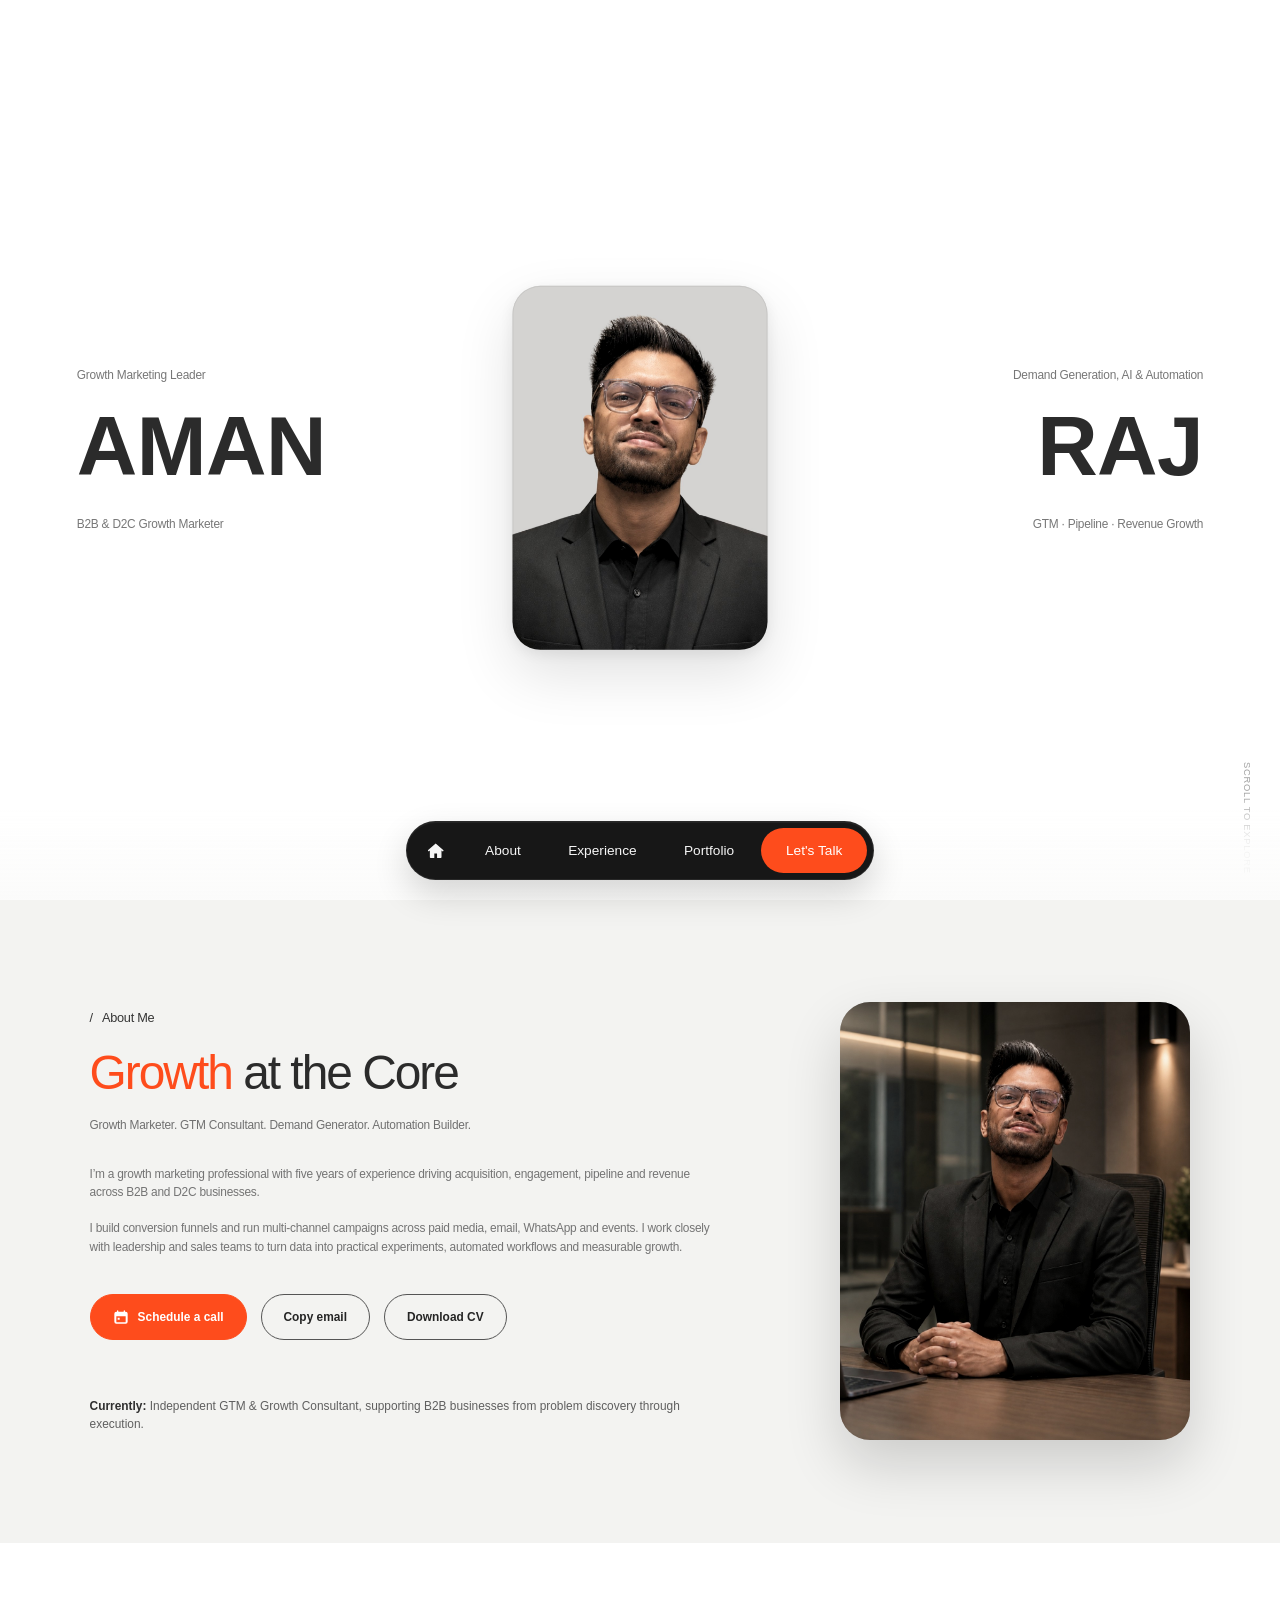
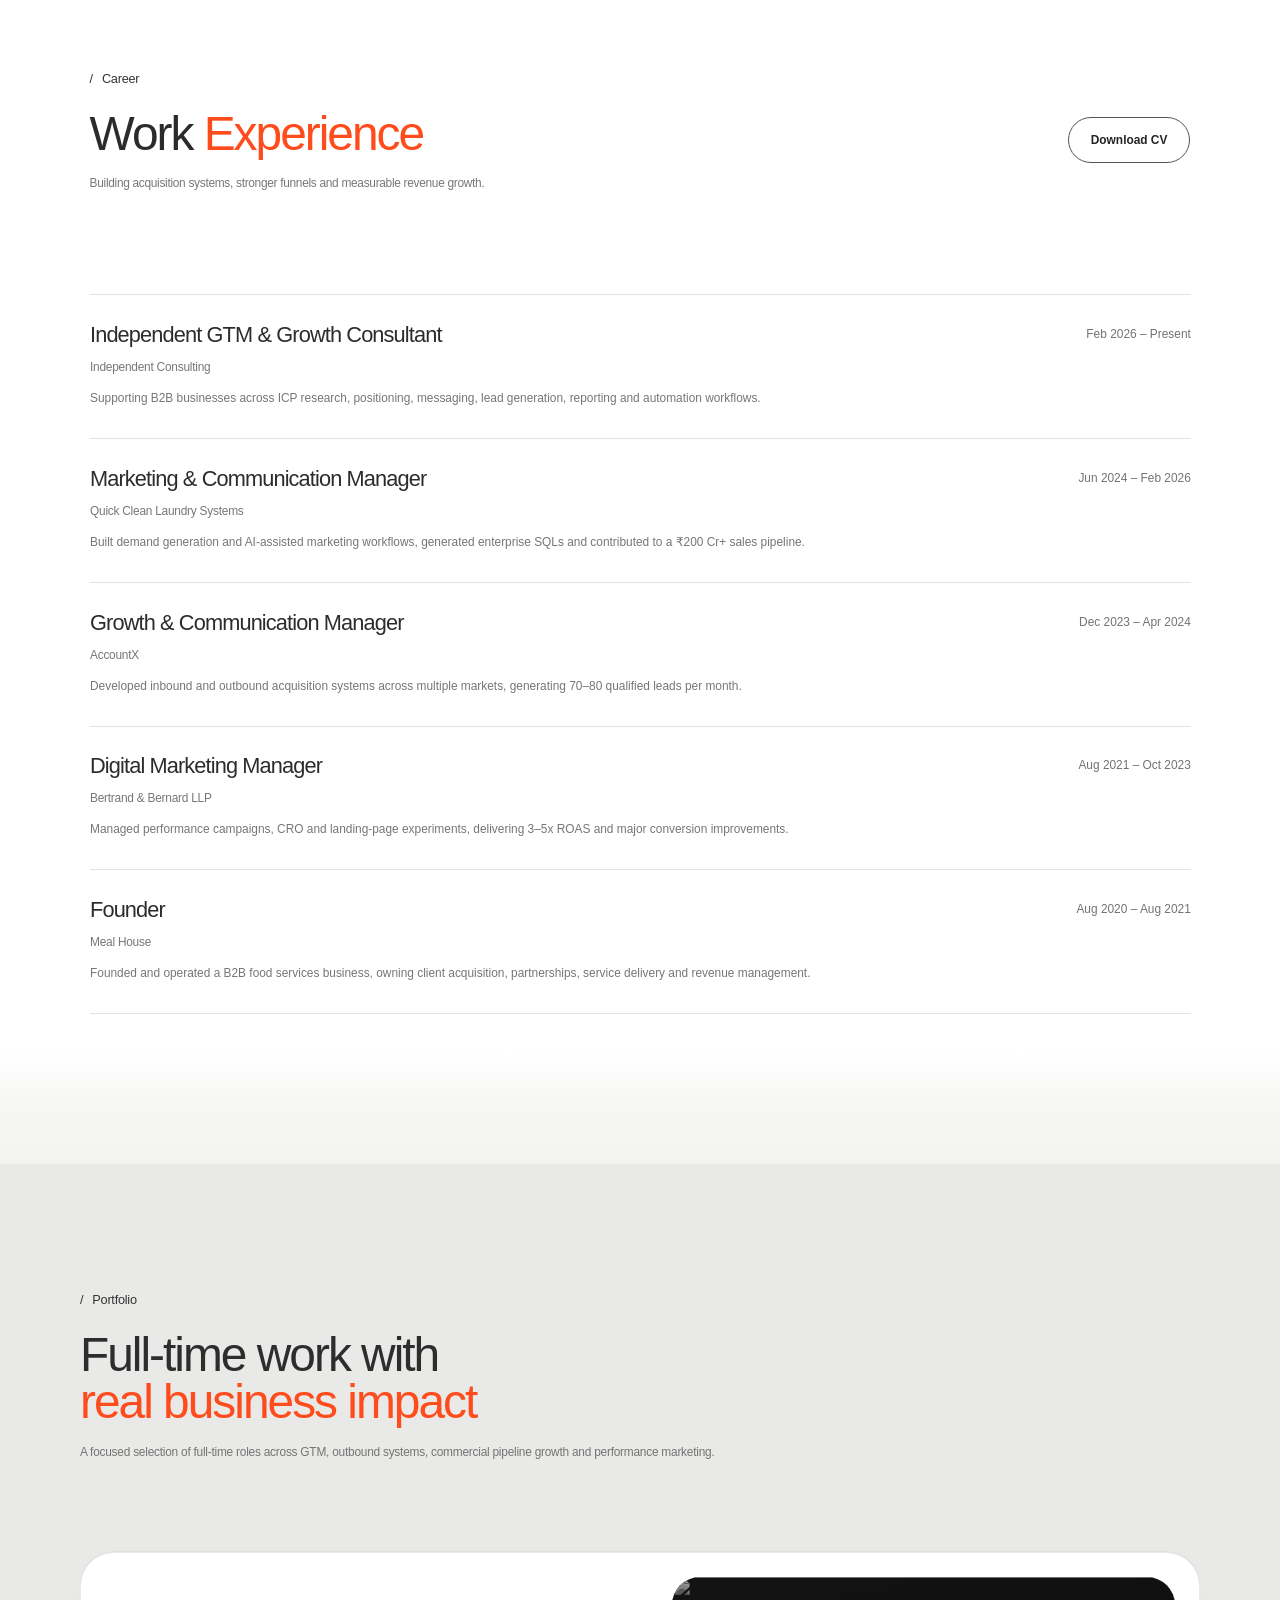
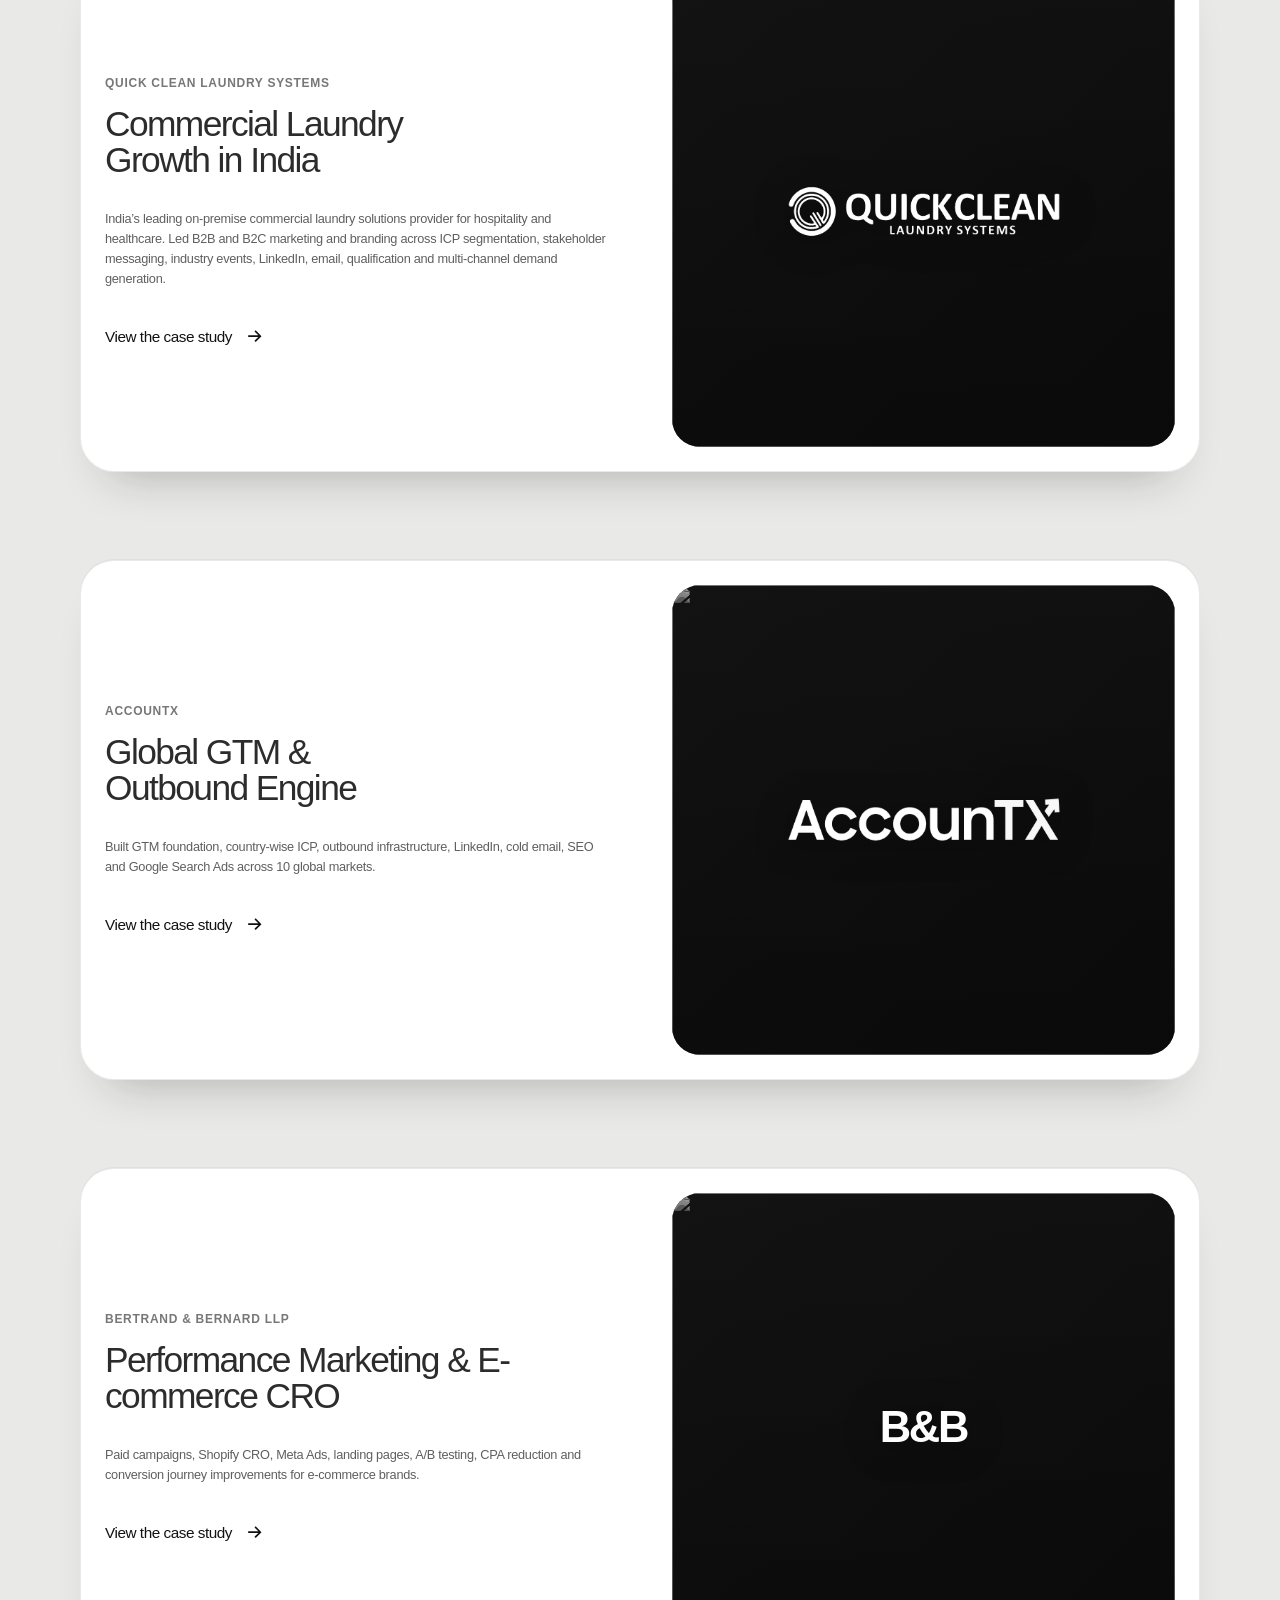
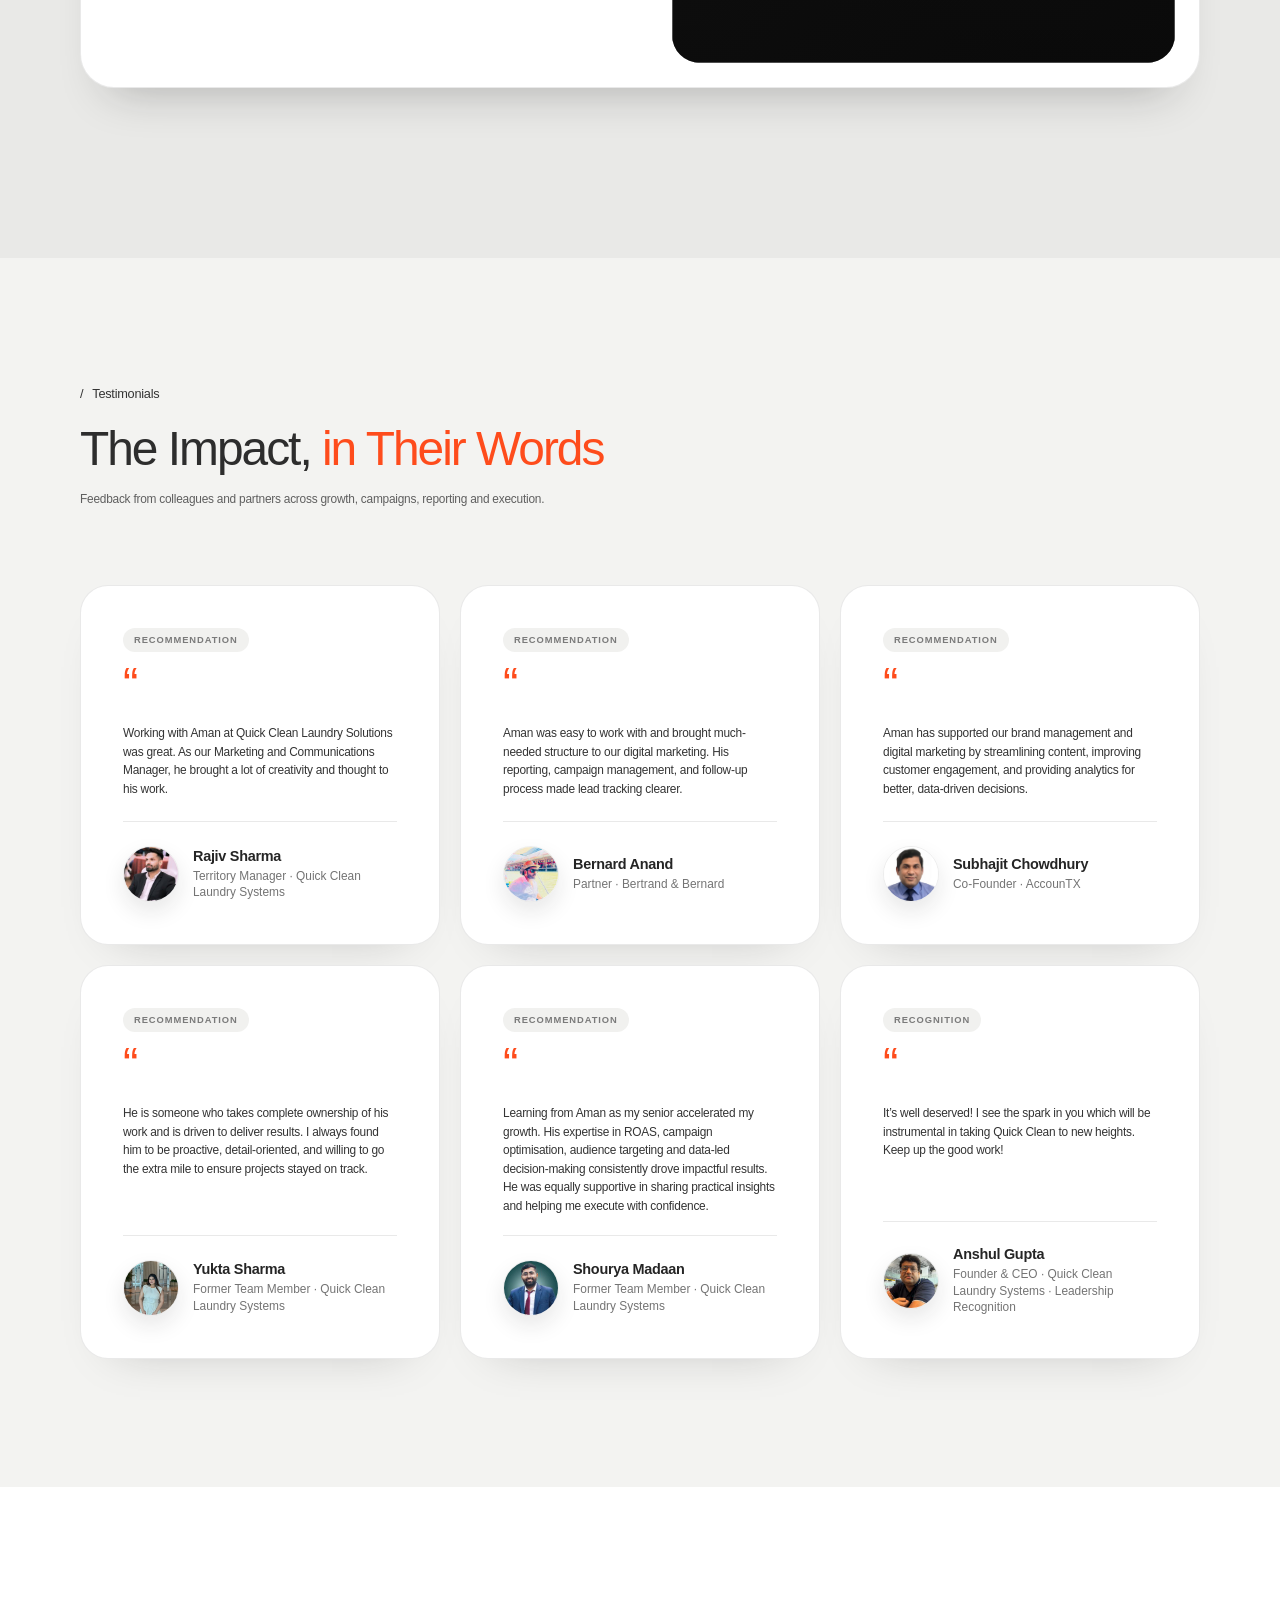
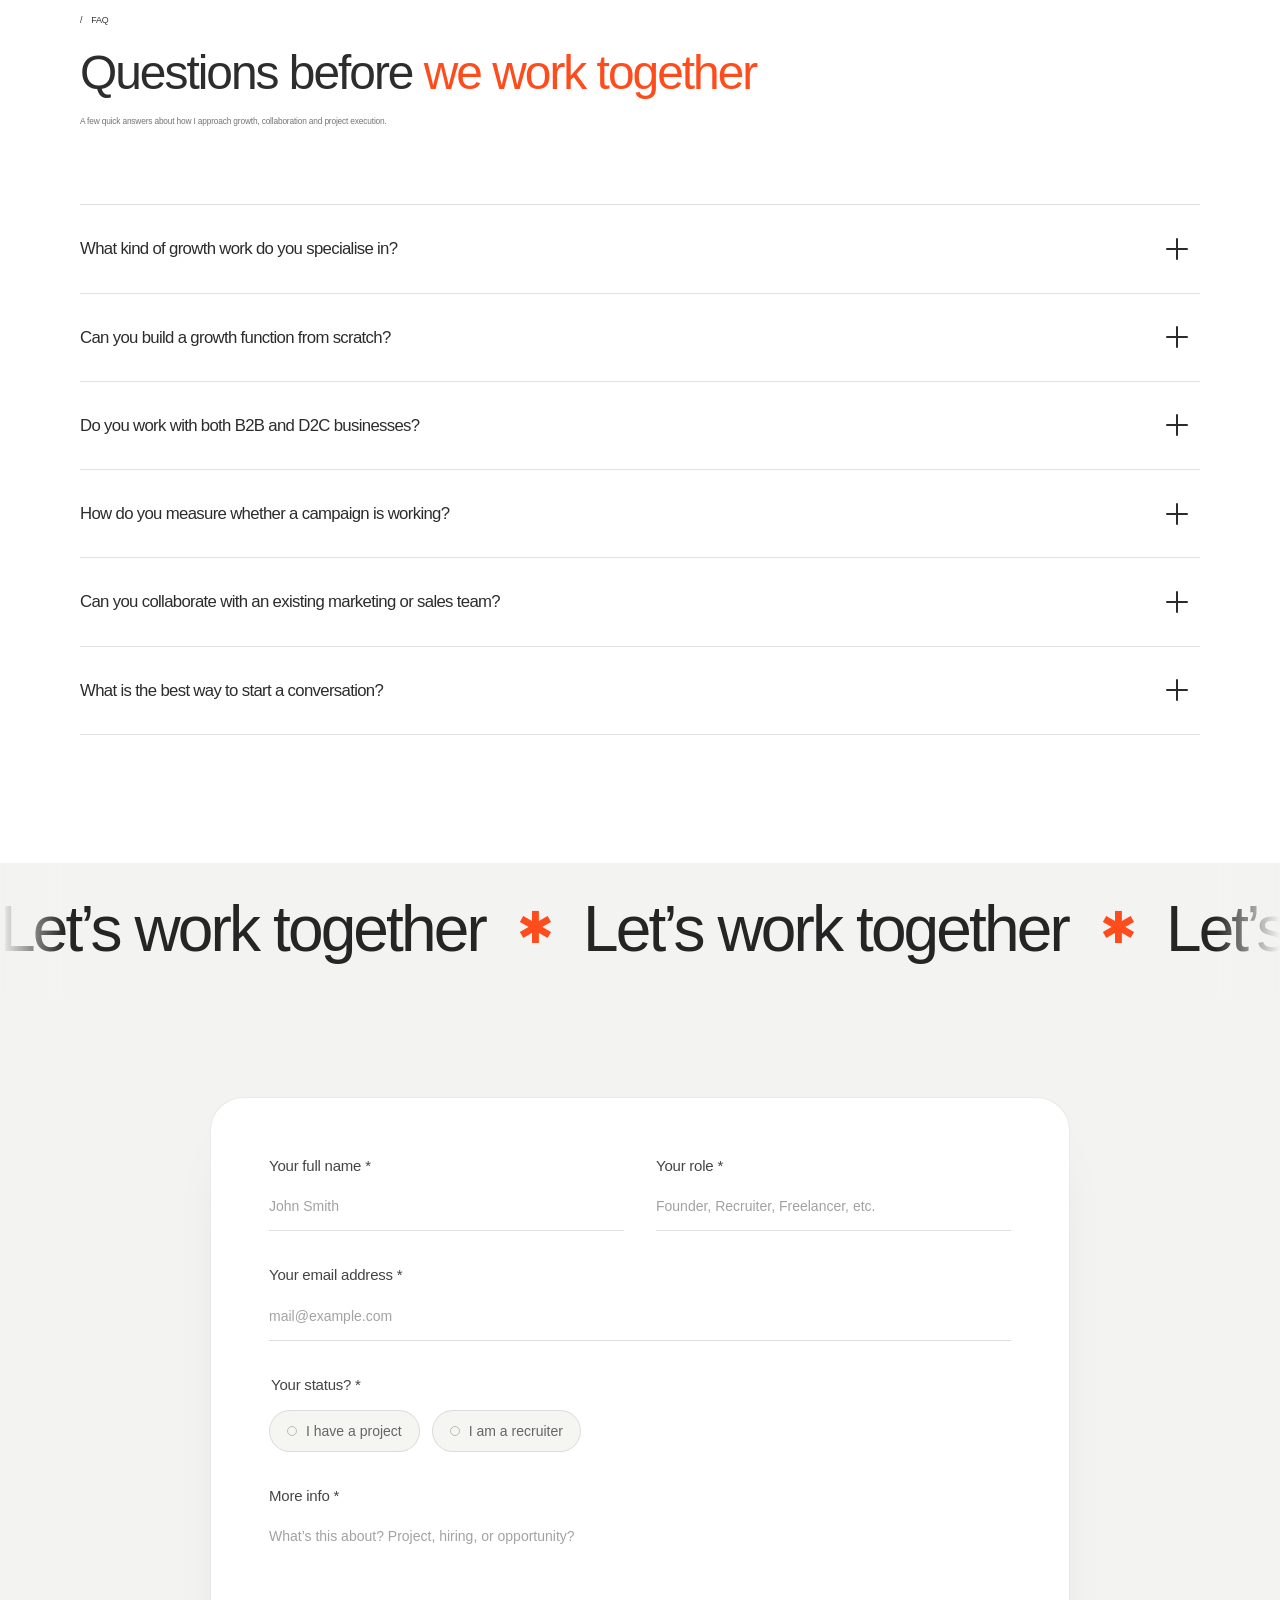
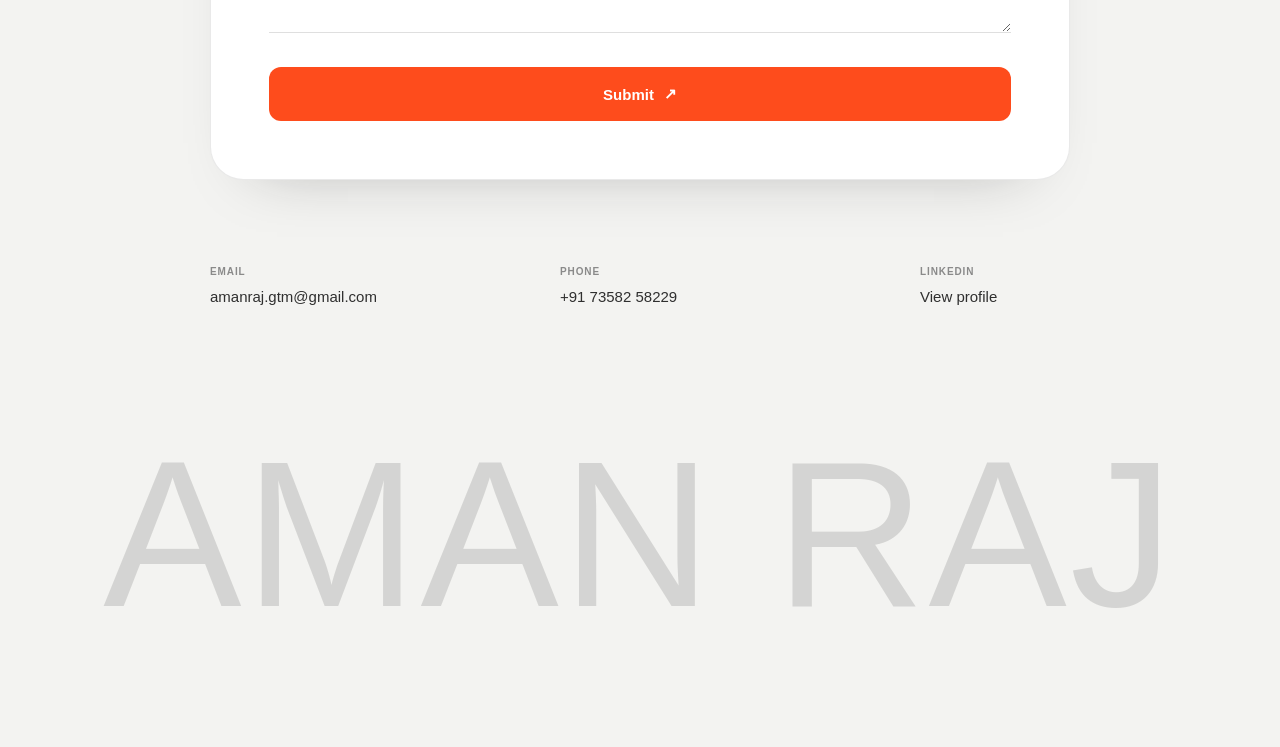
==== index.html @ 2e11ac8a "Add files via upload" ====
<!DOCTYPE html>

<html lang="en">
<head>
<meta charset="utf-8"/>
<meta content="width=device-width, initial-scale=1.0" name="viewport"/>
<title>Aman Raj | Growth Marketing Portfolio</title>
<meta content="Aman Raj is a growth marketing professional specialising in demand generation, GTM, pipeline growth, AI and automation." name="description"/>
<link href="https://api.fontshare.com" rel="preconnect"/>
<link href="https://api.fontshare.com/v2/css?f[]=clash-display@400,500,600,700&amp;f[]=satoshi@400,500,600,700&amp;f[]=general-sans@400,500,600,700&amp;display=swap" rel="stylesheet"/>
<link href="assets/css/common.css" rel="stylesheet"/>
<style>
    .service-company {
      margin: 0 0 14px;
      color: #777777;
      font-family: "General Sans", Arial, sans-serif;
      font-size: 12px;
      font-weight: 600;
      line-height: 1.3;
      letter-spacing: 0.06em;
      text-align: left;
      text-transform: uppercase;
    }
  </style>
<style>
  .testimonial-person {
    display: flex;
    align-items: center;
    gap: 14px;
    margin-top: 20px;
  }

  .testimonial-avatar,
  .testimonial-avatar-placeholder {
    width: 56px;
    height: 56px;
    border-radius: 50%;
    flex-shrink: 0;
  }

  .testimonial-avatar {
    object-fit: cover;
    display: block;
    border: 1px solid rgba(31, 31, 31, 0.08);
    box-shadow: 0 10px 22px rgba(31, 31, 31, 0.10);
  }

  .testimonial-avatar-placeholder {
    display: inline-flex;
    align-items: center;
    justify-content: center;
    background: #f0f0f0;
    color: #1f1f1f;
    font-family: 'General Sans', sans-serif;
    font-size: 0.95rem;
    font-weight: 600;
    border: 1px solid rgba(31, 31, 31, 0.08);
    box-shadow: 0 10px 22px rgba(31, 31, 31, 0.08);
  }

  .testimonial-person-text {
    display: flex;
    flex-direction: column;
    gap: 4px;
    min-width: 0;
  }

  .testimonial-name,
  .testimonial-role {
    margin: 0;
  }
</style>

<style id="home-portfolio-card-exact-50-50">
  /* Portfolio cards: exact 50/50 copy and artwork layout on desktop */
  @media (min-width: 901px) {
    .home-page-view #case-studies .service-card {
      display: grid !important;
      grid-template-columns: minmax(0, 1fr) minmax(0, 1fr) !important;
      align-items: stretch;
    }

    .home-page-view #case-studies .service-copy,
    .home-page-view #case-studies .service-art {
      width: 100% !important;
      min-width: 0;
    }

    .home-page-view #case-studies .service-art {
      max-width: none !important;
      height: 100%;
      margin: 0 !important;
      justify-self: stretch;
    }

    .home-page-view #case-studies .service-art .case-bg-image {
      width: 100%;
      height: 100%;
      max-width: none !important;
      object-fit: cover;
    }
  }

  @media (max-width: 900px) {
    .home-page-view #case-studies .service-card {
      grid-template-columns: 1fr !important;
    }
  }

  .home-page-view #case-studies .portfolio-nowrap {
    white-space: nowrap;
  }
</style>

<style id="portfolio-card-spacing-reduced">
  /* Portfolio cards: only the requested spacing changes */
  @media (min-width: 901px) {
    .home-page-view #case-studies .service-card {
      --portfolio-card-space: clamp(12px, 2vw, 24px);
      padding: 0 !important;
    }

    .home-page-view #case-studies .service-copy {
      padding-left: var(--portfolio-card-space) !important;
    }

    .home-page-view #case-studies .service-art {
      width: auto !important;
      height: auto !important;
      min-width: 0;
      align-self: stretch;
      justify-self: stretch;
      margin: var(--portfolio-card-space) var(--portfolio-card-space)
        var(--portfolio-card-space) 0 !important;
    }

    .home-page-view #case-studies .service-art .case-bg-image {
      display: block;
      width: 100%;
      height: 100%;
      object-fit: cover;
    }
  }
</style>
</head>
<body class="">
<div id="global-menu"></div>
<main>
<div class="page-view home-page-view">
<section aria-labelledby="hero-title" class="hero" id="home">
<div class="hero-stage">
<div class="name-block left">
<p class="eyebrow">Growth Marketing Leader</p>
<h1 class="hero-name" id="hero-title">Aman</h1>
<p class="detail">B2B &amp; D2C Growth Marketer</p>
</div>
<figure class="portrait-card">
<img alt="Portrait of Aman Raj" src="assets/images/aman-hero.jpg"/>
</figure>
<div class="name-block right">
<p class="eyebrow">Demand Generation, AI &amp; Automation</p>
<p aria-hidden="true" class="hero-name">Raj</p>
<p class="detail">GTM · Pipeline · Revenue Growth</p>
</div>
</div>
<span aria-hidden="true" class="scroll-note">Scroll to explore</span>
</section>
<!-- Future website sections -->
<section aria-labelledby="about-title" class="about-section" id="about">
<div class="about-shell">
<div class="about-copy">
<p class="section-kicker">About Me</p>
<h2 class="about-title" id="about-title">
<span class="accent">Growth</span> at the Core
          </h2>
<p class="about-subtitle">
            Growth Marketer. GTM Consultant. Demand Generator. Automation Builder.
          </p>
<div class="about-body">
<p>
              I’m a growth marketing professional with five years of experience
              driving acquisition, engagement, pipeline and revenue across B2B
              and D2C businesses.
            </p>
<p>
              I build conversion funnels and run multi-channel campaigns across
              paid media, email, WhatsApp and events. I work closely with
              leadership and sales teams to turn data into practical experiments,
              automated workflows and measurable growth.
            </p>
</div>
<div class="about-actions">
<a class="about-button primary" href="mailto:amanraj.gtm@gmail.com?subject=Let%27s%20talk%20about%20growth">
<svg aria-hidden="true" class="button-icon" viewbox="0 0 24 24">
<path d="M7 2a1 1 0 0 1 1 1v1h8V3a1 1 0 1 1 2 0v1h1a3 3 0 0 1 3 3v12a3 3 0 0 1-3 3H5a3 3 0 0 1-3-3V7a3 3 0 0 1 3-3h1V3a1 1 0 0 1 1-1Zm12 9H5v8a1 1 0 0 0 1 1h12a1 1 0 0 0 1-1v-8ZM7 13h3v3H7v-3Z"></path>
</svg>
              Schedule a call
            </a>
<button class="about-button" id="copy-email-button" type="button">
              Copy email
            </button>
<a class="about-button" download="Aman-Raj-Resume.pdf" href="[data-uri]">
              Download CV
            </a>
</div>
<p aria-live="polite" class="copy-status" id="copy-status"></p>
<p class="about-note">
<strong>Currently:</strong> Independent GTM &amp; Growth Consultant,
            supporting B2B businesses from problem discovery through execution.
          </p>
</div>
<div class="about-visual">
<figure class="about-photo">
<img alt="Aman Raj" src="assets/images/aman-about-office.jpg"/>
</figure>
</div>
</div>
</section>
<section aria-labelledby="career-title" class="career-section" id="experience">
<div class="career-shell">
<div class="career-header">
<div class="career-heading-wrap">
<p class="section-kicker">Career</p>
<h2 class="career-title" id="career-title">
              Work <span class="accent">Experience</span>
</h2>
<p class="career-subtitle">
              Building acquisition systems, stronger funnels and measurable revenue growth.
            </p>
</div>
<a class="about-button career-download" download="Aman-Raj-Resume.pdf" href="[data-uri]">
            Download CV
          </a>
</div>
<div class="career-list">
<article class="career-item">
<div>
<h3 class="career-role">Independent GTM &amp; Growth Consultant</h3>
<p class="career-company">Independent Consulting</p>
<p class="career-summary">
                Supporting B2B businesses across ICP research, positioning, messaging,
                lead generation, reporting and automation workflows.
              </p>
</div>
<time class="career-date">Feb 2026 – Present</time>
</article>
<article class="career-item">
<div>
<h3 class="career-role">Marketing &amp; Communication Manager</h3>
<p class="career-company">Quick Clean Laundry Systems</p>
<p class="career-summary">
                Built demand generation and AI-assisted marketing workflows,
                generated enterprise SQLs and contributed to a ₹200 Cr+ sales pipeline.
              </p>
</div>
<time class="career-date">Jun 2024 – Feb 2026</time>
</article>
<article class="career-item">
<div>
<h3 class="career-role">Growth &amp; Communication Manager</h3>
<p class="career-company">AccountX</p>
<p class="career-summary">
                Developed inbound and outbound acquisition systems across multiple
                markets, generating 70–80 qualified leads per month.
              </p>
</div>
<time class="career-date">Dec 2023 – Apr 2024</time>
</article>
<article class="career-item">
<div>
<h3 class="career-role">Digital Marketing Manager</h3>
<p class="career-company">Bertrand &amp; Bernard LLP</p>
<p class="career-summary">
                Managed performance campaigns, CRO and landing-page experiments,
                delivering 3–5x ROAS and major conversion improvements.
              </p>
</div>
<time class="career-date">Aug 2021 – Oct 2023</time>
</article>
<article class="career-item">
<div>
<h3 class="career-role">Founder</h3>
<p class="career-company">Meal House</p>
<p class="career-summary">
                Founded and operated a B2B food services business, owning client
                acquisition, partnerships, service delivery and revenue management.
              </p>
</div>
<time class="career-date">Aug 2020 – Aug 2021</time>
</article>
</div>
</div>
<div aria-hidden="true" class="career-bottom-fade"></div>
</section>
<section aria-labelledby="services-title" class="services-section" id="case-studies">
<div class="services-shell">
<header class="services-header">
<p class="section-kicker">Portfolio</p>
<h2 class="services-title" id="services-title">
            Full-time work with <span class="accent"> <br/> real business impact</span>
</h2>
<p class="services-intro">
            A focused selection of full-time roles across GTM, outbound systems,
            commercial pipeline growth and performance marketing.
          </p>
</header>
<div class="services-stack">
<article class="service-card" style="--stack-index: 0;">
<div class="service-copy">
<p class="service-company">Quick Clean Laundry Systems</p>
<h3 class="service-title">Commercial Laundry <br/> Growth in India</h3>
<p class="service-description">
                India’s leading on-premise commercial laundry solutions provider
                for hospitality and healthcare. Led B2B and B2C marketing and
                branding across ICP segmentation, stakeholder messaging, industry
                events, LinkedIn, email, qualification and multi-channel demand
                generation.
              </p>
<a aria-label="Explore the Quick Clean Laundry Systems case study" class="case-link" href="quick-clean.html">
                View the case study
                <svg aria-hidden="true" viewbox="0 0 24 24">
<path d="M5 12h12.17l-4.58 4.59L14 18l7-7-7-7-1.41 1.41L17.17 10H5v2Z"></path>
</svg>
</a>
</div>
<div aria-hidden="true" class="service-art">
<img alt="" class="case-bg-image" src="https://images.unsplash.com/photo-1719582225562-96e924af1060?auto=format&amp;fit=crop&amp;w=1400&amp;q=82"/>
<div class="case-logo-overlay">
<img alt="" src="assets/images/quick-clean-logo.png"/>
</div>
</div>
</article>
<article class="service-card" style="--stack-index: 1;">
<div class="service-copy">
<p class="service-company">AccountX</p>
<h3 class="service-title">Global GTM &amp;<br/>Outbound Engine</h3>
<p class="service-description">
                Built GTM foundation, country-wise ICP, outbound infrastructure,
                LinkedIn, cold email, SEO and Google Search Ads across <span class="portfolio-nowrap">10 global markets</span>.
              </p>
<a aria-label="Explore the AccountX case study" class="case-link" href="accountx.html">
                View the case study
                <svg aria-hidden="true" viewbox="0 0 24 24">
<path d="M5 12h12.17l-4.58 4.59L14 18l7-7-7-7-1.41 1.41L17.17 10H5v2Z"></path>
</svg>
</a>
</div>
<div aria-hidden="true" class="service-art">
<img alt="" class="case-bg-image" src="https://images.unsplash.com/photo-1737301214226-3f959016436f?auto=format&amp;fit=crop&amp;w=1400&amp;q=82"/>
<div class="case-logo-overlay">
<img alt="" src="assets/images/accountx-logo.png"/>
</div>
</div>
</article>
<article class="service-card" style="--stack-index: 2;">
<div class="service-copy">
<p class="service-company">Bertrand &amp; Bernard LLP</p>
<h3 class="service-title">Performance Marketing &amp; E-commerce CRO</h3>
<p class="service-description">
                Paid campaigns, Shopify CRO, Meta Ads, landing pages, A/B testing,
                CPA reduction and conversion journey improvements for <span class="portfolio-nowrap">e-commerce brands</span>.
              </p>
<a aria-label="Explore the Bertrand &amp; Bernard LLP case study" class="case-link" href="bertrand-bernard.html">
                View the case study
                <svg aria-hidden="true" viewbox="0 0 24 24">
<path d="M5 12h12.17l-4.58 4.59L14 18l7-7-7-7-1.41 1.41L17.17 10H5v2Z"></path>
</svg>
</a>
</div>
<div aria-hidden="true" class="service-art">
<img alt="" class="case-bg-image" src="https://images.unsplash.com/photo-1608222351212-18fe0ec7b13b?auto=format&amp;fit=crop&amp;w=1400&amp;q=82"/>
<div class="case-logo-overlay">
<div class="case-logo-text">B&amp;B</div>
</div>
</div>
</article>
</div>
</div>
</section>
<section aria-labelledby="testimonials-title" class="testimonials-section" id="testimonials">
<div class="testimonials-shell">
<header class="testimonials-header">
<p class="section-kicker">Testimonials</p>
<h2 class="testimonials-title" id="testimonials-title">
            The Impact, <span class="accent">in Their Words</span>
</h2>
<p class="testimonials-intro">
            Feedback from colleagues and partners across growth, campaigns, reporting and execution.
          </p>
</header>
<div class="testimonials-grid">
<article class="testimonial-card">
<div>
<span class="testimonial-draft">Recommendation</span>
<p aria-hidden="true" class="testimonial-quote-mark">“</p>
<p class="testimonial-copy">
                Working with Aman at Quick Clean Laundry Solutions was great.
                As our Marketing and Communications Manager, he brought a lot
                of creativity and thought to his work.
              </p>
</div>
<footer class="testimonial-person">
<img alt="Portrait of Rajiv" class="testimonial-avatar" src="[data-uri]"/>
<div class="testimonial-person-text">
<p class="testimonial-name">Rajiv Sharma</p>
<p class="testimonial-role">
                Territory Manager · Quick Clean Laundry Systems
              </p>
</div>
</footer>
</article>
<article class="testimonial-card">
<div>
<span class="testimonial-draft">Recommendation</span>
<p aria-hidden="true" class="testimonial-quote-mark">“</p>
<p class="testimonial-copy">
                Aman was easy to work with and brought much-needed structure to
                our digital marketing. His reporting, campaign management, and
                follow-up process made lead tracking clearer.
              </p>
</div>
<footer class="testimonial-person">
<img alt="Portrait of Bernard" class="testimonial-avatar" src="[data-uri]"/>
<div class="testimonial-person-text">
<p class="testimonial-name">Bernard Anand</p>
<p class="testimonial-role">Partner · Bertrand &amp; Bernard</p>
</div>
</footer>
</article>
<article class="testimonial-card">
<div>
<span class="testimonial-draft">Recommendation</span>
<p aria-hidden="true" class="testimonial-quote-mark">“</p>
<p class="testimonial-copy">
                Aman has supported our brand management and digital marketing by
                streamlining content, improving customer engagement, and providing
                analytics for better, data-driven decisions.
              </p>
</div>
<footer class="testimonial-person">
<img alt="Portrait of Subhajit Chowdhury" class="testimonial-avatar" src="[data-uri]"/>
<div class="testimonial-person-text">
<p class="testimonial-name">Subhajit Chowdhury</p>
<p class="testimonial-role">Co-Founder · AccounTX</p>
</div>
</footer>
</article>
<article class="testimonial-card">
<div>
<span class="testimonial-draft">Recommendation</span>
<p aria-hidden="true" class="testimonial-quote-mark">“</p>
<p class="testimonial-copy">
                He is someone who takes complete ownership of his work and is driven to deliver results. I always found him to be proactive, detail-oriented, and willing to go the extra mile to ensure projects stayed on track.
              </p>
</div>
<footer class="testimonial-person">
<img alt="Portrait of Yukta Sharma" class="testimonial-avatar" src="[data-uri]" style="object-position: center 25%;"/>
<div class="testimonial-person-text">
<p class="testimonial-name">Yukta Sharma</p>
<p class="testimonial-role">Former Team Member · Quick Clean Laundry Systems</p>
</div>
</footer>
</article>
<article class="testimonial-card">
<div>
<span class="testimonial-draft">Recommendation</span>
<p aria-hidden="true" class="testimonial-quote-mark">“</p>
<p class="testimonial-copy">
                Learning from Aman as my senior accelerated my growth. His
                expertise in ROAS, campaign optimisation, audience targeting
                and data-led decision-making consistently drove impactful
                results. He was equally supportive in sharing practical
                insights and helping me execute with confidence.
              </p>
</div>
<footer class="testimonial-person">
<img alt="Portrait of Shourya Madaan" class="testimonial-avatar" src="[data-uri]"/>
<div class="testimonial-person-text">
<p class="testimonial-name">Shourya Madaan</p>
<p class="testimonial-role">
                Former Team Member · Quick Clean Laundry Systems
              </p>
</div>
</footer>
</article>
<article class="testimonial-card">
<div>
<span class="testimonial-draft">Recognition</span>
<p aria-hidden="true" class="testimonial-quote-mark">“</p>
<p class="testimonial-copy">
                It’s well deserved! I see the spark in you which will be
                instrumental in taking Quick Clean to new heights. Keep up the
                good work!
              </p>
</div>
<footer class="testimonial-person">
<img alt="Portrait of Anshul Gupta" class="testimonial-avatar" src="[data-uri]"/>
<div class="testimonial-person-text">
<p class="testimonial-name">Anshul Gupta</p>
<p class="testimonial-role">
                Founder &amp; CEO · Quick Clean Laundry Systems · Leadership Recognition
              </p>
</div>
</footer>
</article>
</div>
</div>
</section>
<section aria-labelledby="faq-title" class="faq-section" id="faq">
<div class="faq-shell">
<header class="faq-header">
<p class="section-kicker">FAQ</p>
<h2 class="faq-title" id="faq-title">
        Questions before <span class="accent">we work together</span>
</h2>
<p class="faq-intro">
        A few quick answers about how I approach growth, collaboration and
        project execution.
      </p>
</header>
<div class="faq-list">
<details class="faq-item" name="portfolio-faq">
<summary class="faq-question">
          What kind of growth work do you specialise in?
        </summary>
<div class="faq-answer">
<p>
            I work across GTM strategy, demand generation, outbound systems,
            performance marketing, lifecycle campaigns, conversion funnels and
            marketing automation for B2B and D2C businesses.
          </p>
</div>
</details>
<details class="faq-item" name="portfolio-faq">
<summary class="faq-question">
          Can you build a growth function from scratch?
        </summary>
<div class="faq-answer">
<p>
            Yes. I can help define the ICP, sharpen positioning, build campaign
            infrastructure, create acquisition workflows, align marketing with
            sales and establish reporting around pipeline and revenue.
          </p>
</div>
</details>
<details class="faq-item" name="portfolio-faq">
<summary class="faq-question">
          Do you work with both B2B and D2C businesses?
        </summary>
<div class="faq-answer">
<p>
            Yes. My experience covers B2B pipeline generation, outbound and GTM,
            along with D2C acquisition, paid media, Shopify CRO and customer
            journey optimisation.
          </p>
</div>
</details>
<details class="faq-item" name="portfolio-faq">
<summary class="faq-question">
          How do you measure whether a campaign is working?
        </summary>
<div class="faq-answer">
<p>
            I connect campaign activity to business outcomes such as qualified
            leads, pipeline, conversion rates, acquisition cost, ROAS and
            revenue. The exact metrics depend on the business model and funnel.
          </p>
</div>
</details>
<details class="faq-item" name="portfolio-faq">
<summary class="faq-question">
          Can you collaborate with an existing marketing or sales team?
        </summary>
<div class="faq-answer">
<p>
            Yes. I regularly work with founders, leadership, sales, creative,
            content and performance teams to create clear priorities, shared
            workflows and measurable execution plans.
          </p>
</div>
</details>
<details class="faq-item" name="portfolio-faq">
<summary class="faq-question">
          What is the best way to start a conversation?
        </summary>
<div class="faq-answer">
<p>
            Share a short note about your business, current growth challenge
            and expected outcome. You can email me at
            <a href="mailto:amanraj.gtm@gmail.com">amanraj.gtm@gmail.com</a>.
          </p>
</div>
</details>
</div>
</div>
</section>
</div>
<div id="global-footer"></div>
</main>
<script src="assets/js/components.js"></script>
<script>
    document.querySelectorAll(".faq-item").forEach((item) => {
      item.addEventListener("toggle", () => {
        if (!item.open) return;

        document.querySelectorAll(".faq-item[open]").forEach((openItem) => {
          if (openItem !== item) {
            openItem.open = false;
          }
        });
      });
    });
  </script>
</body>
</html>
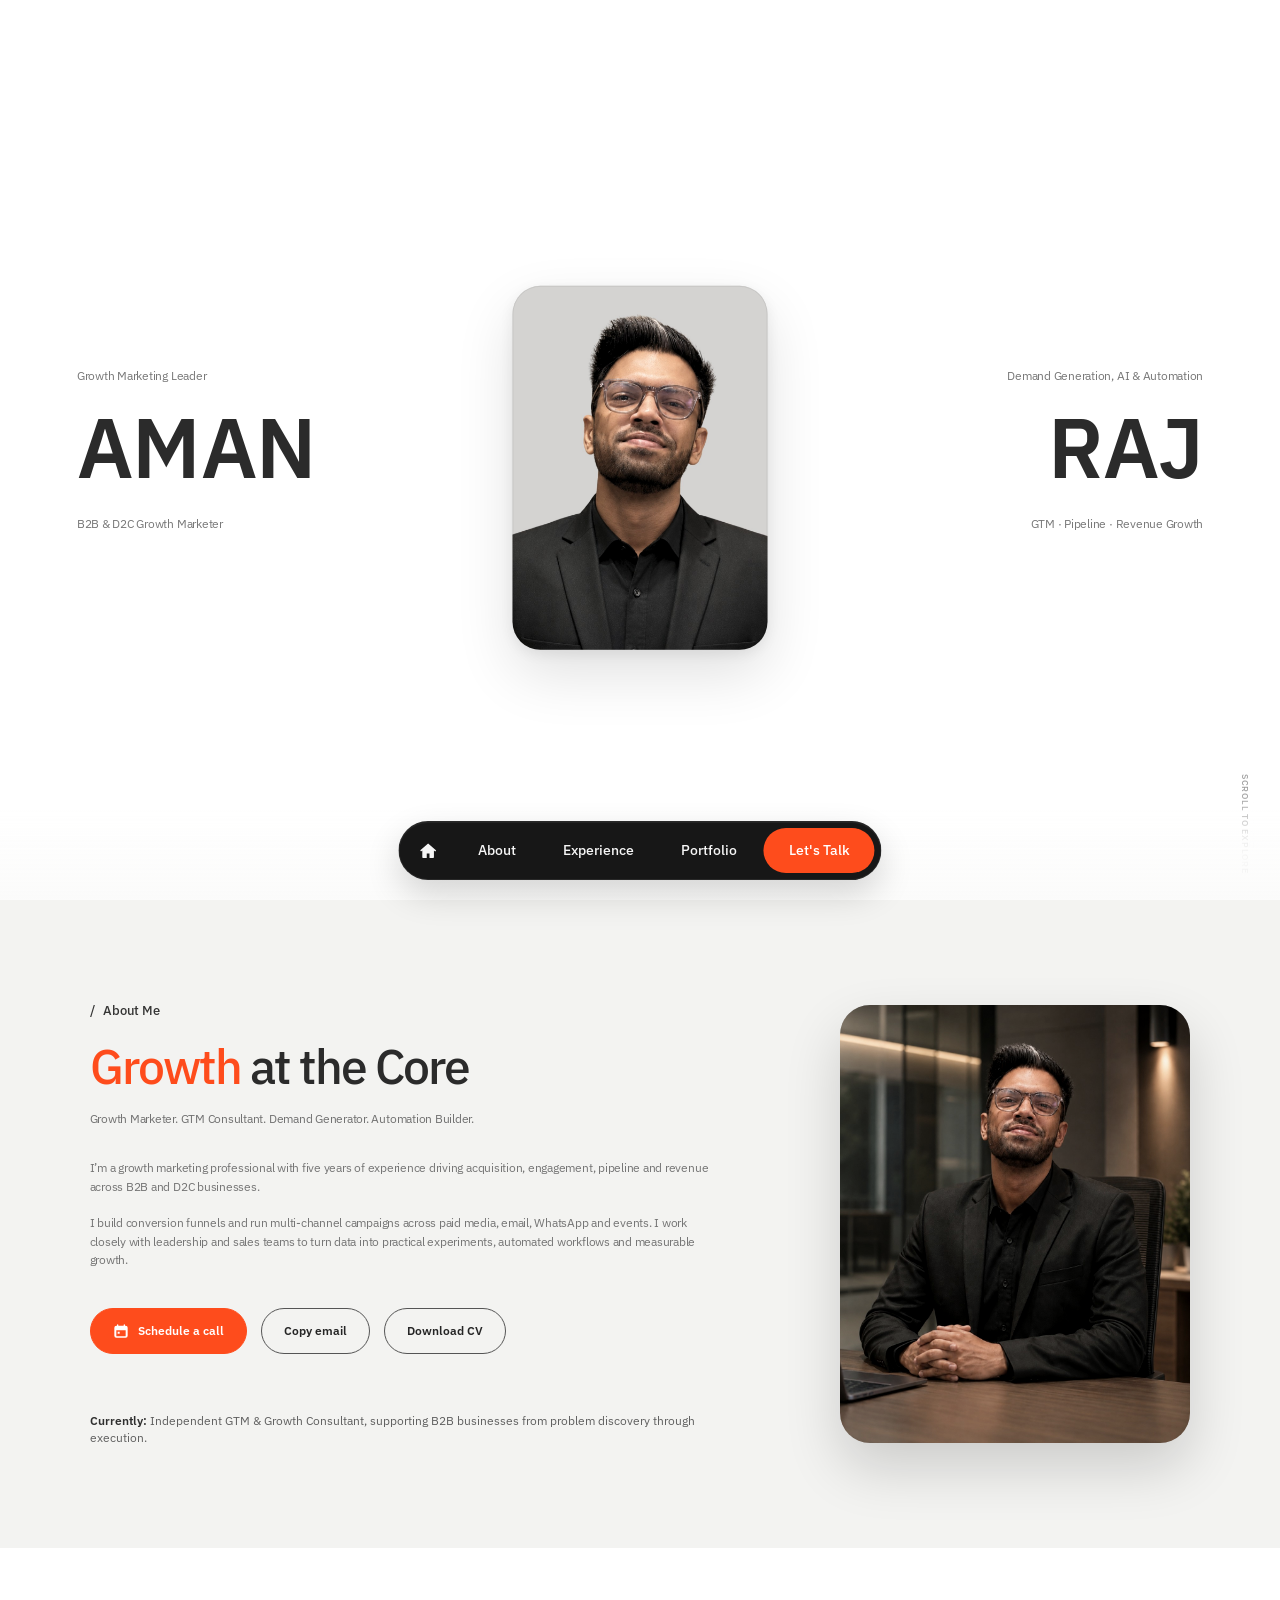
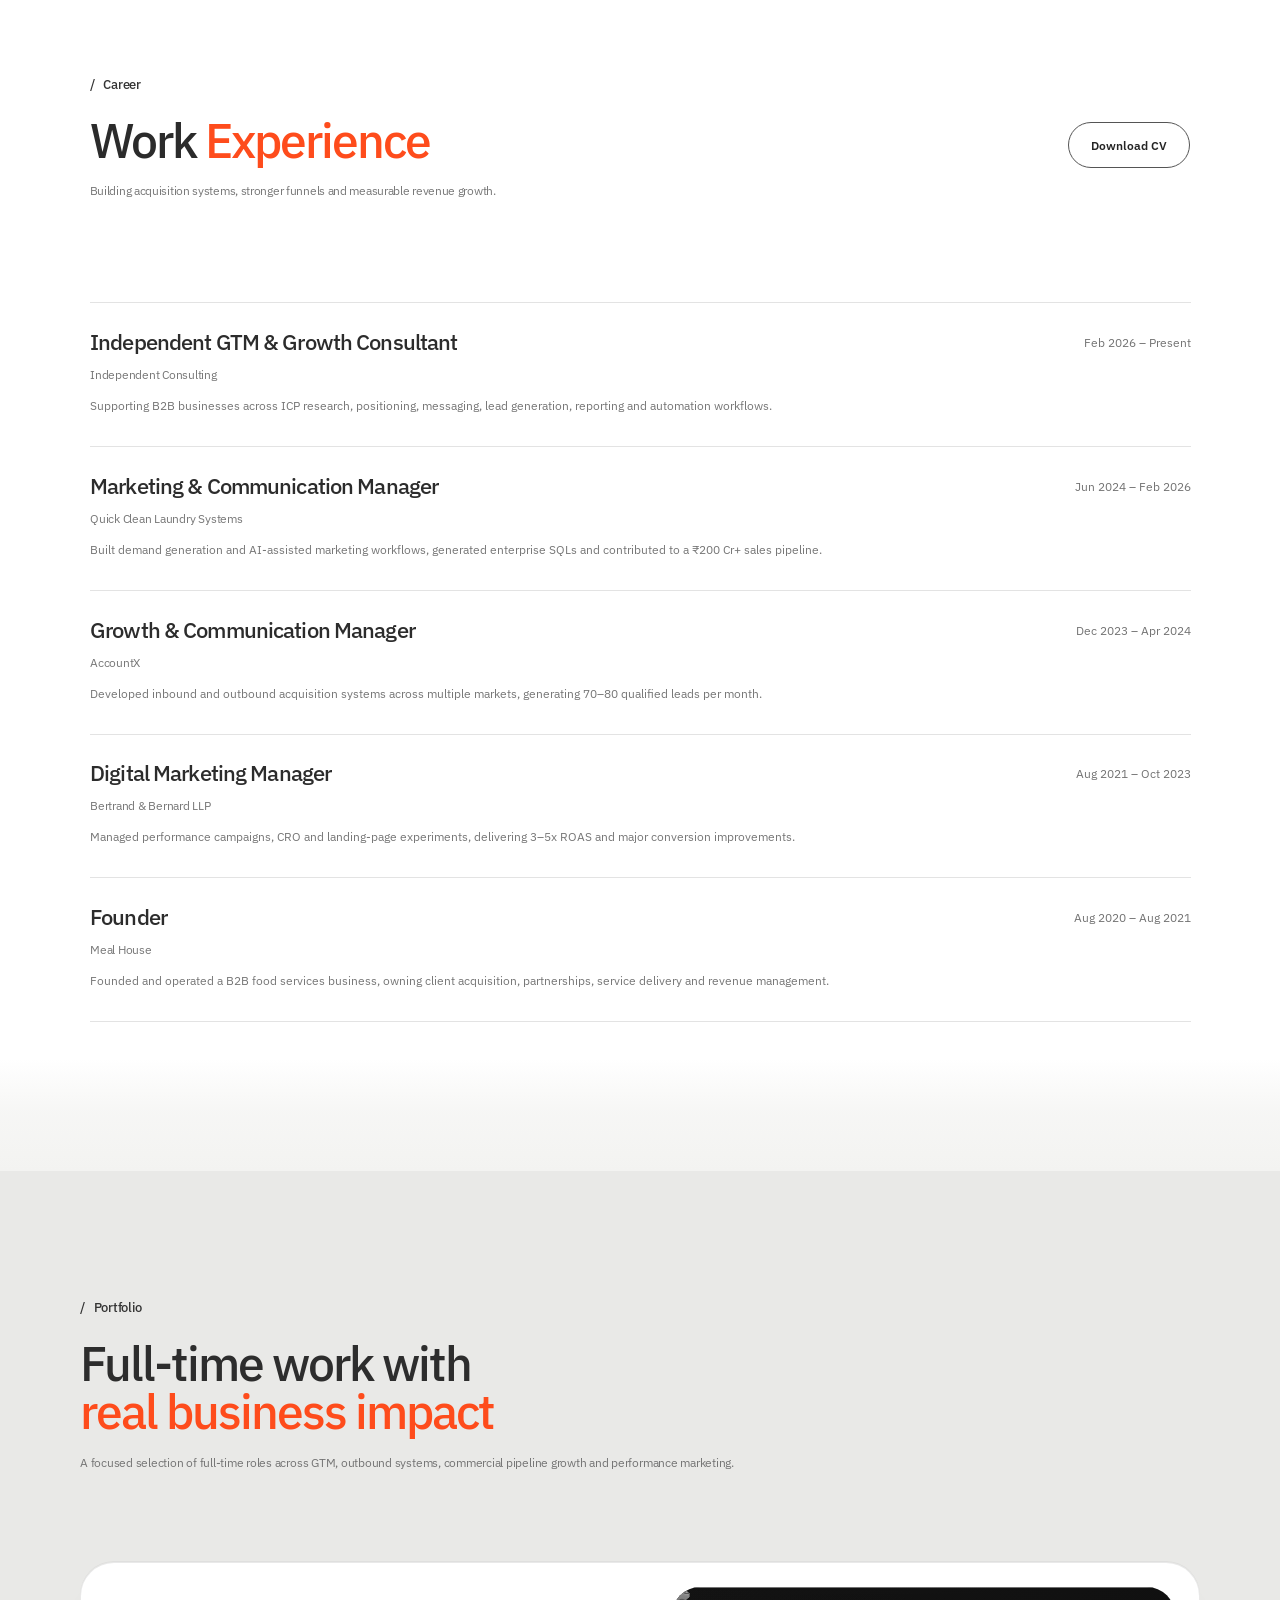
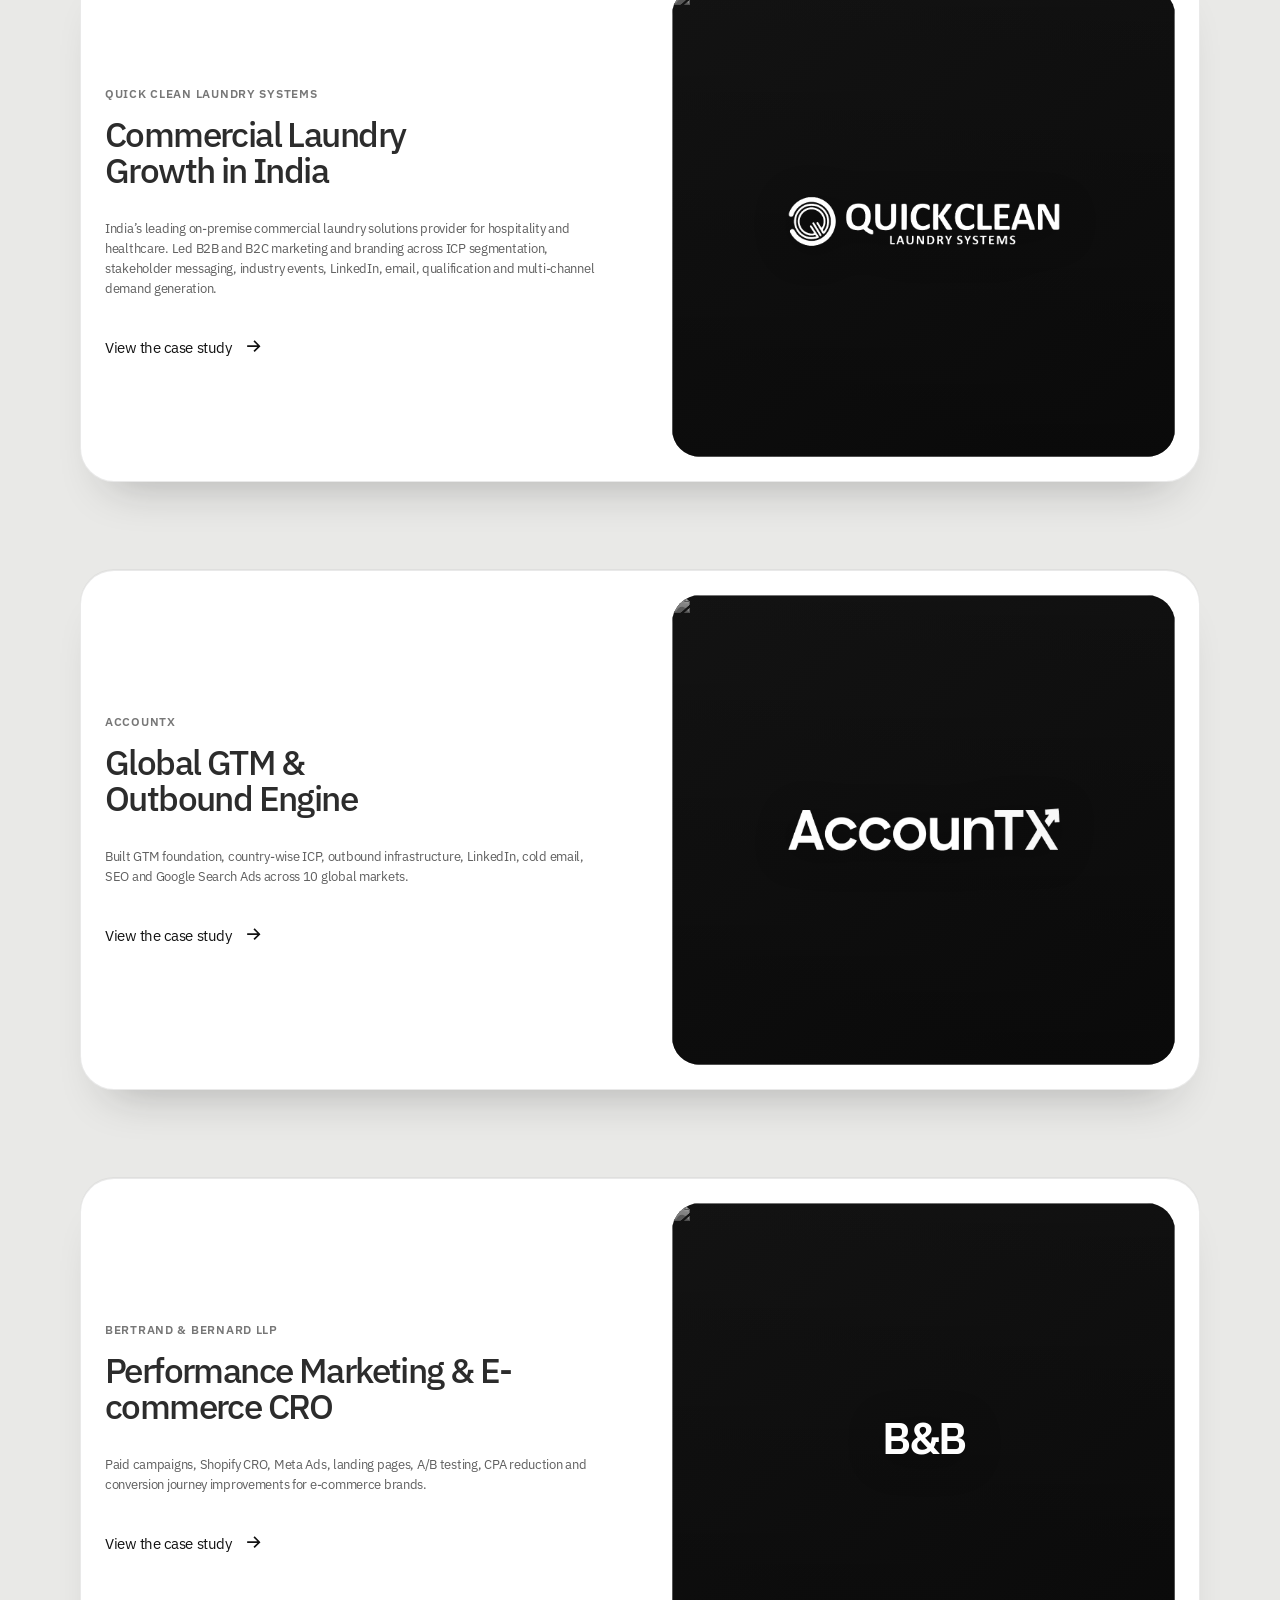
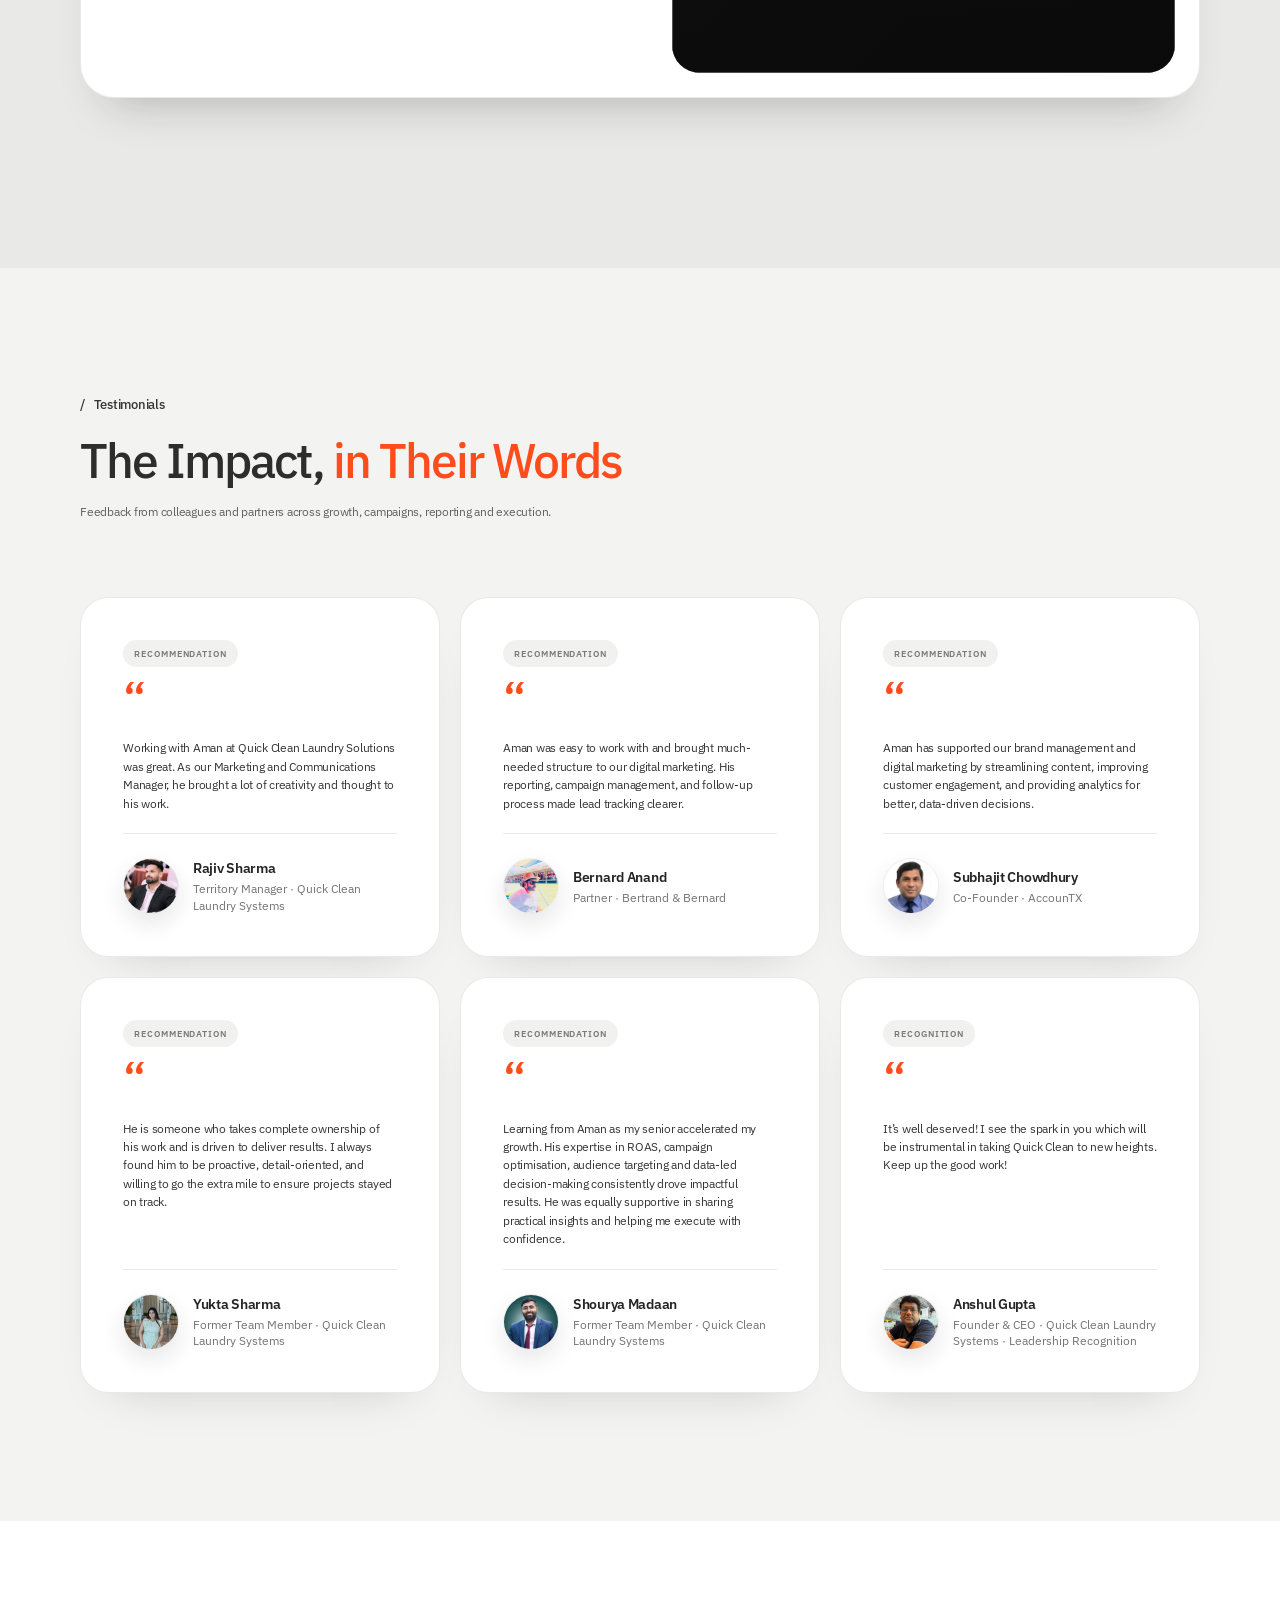
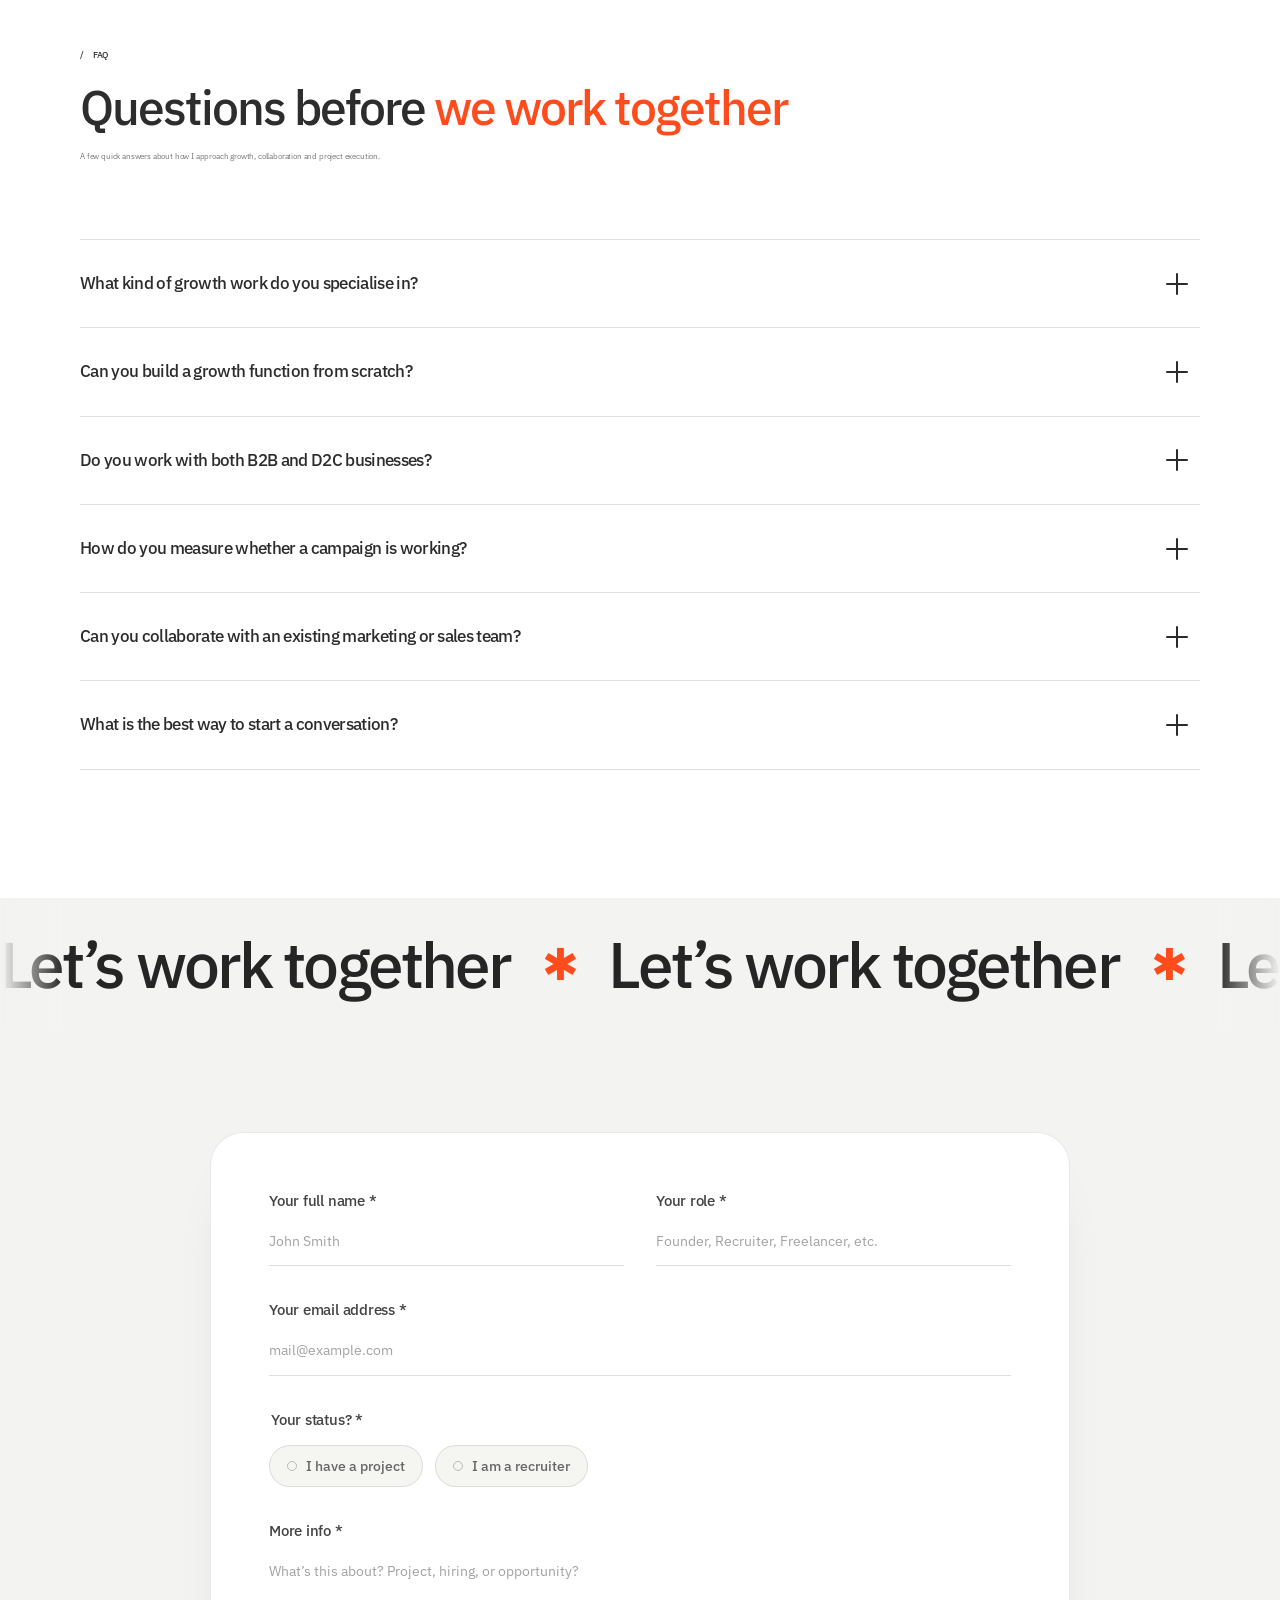
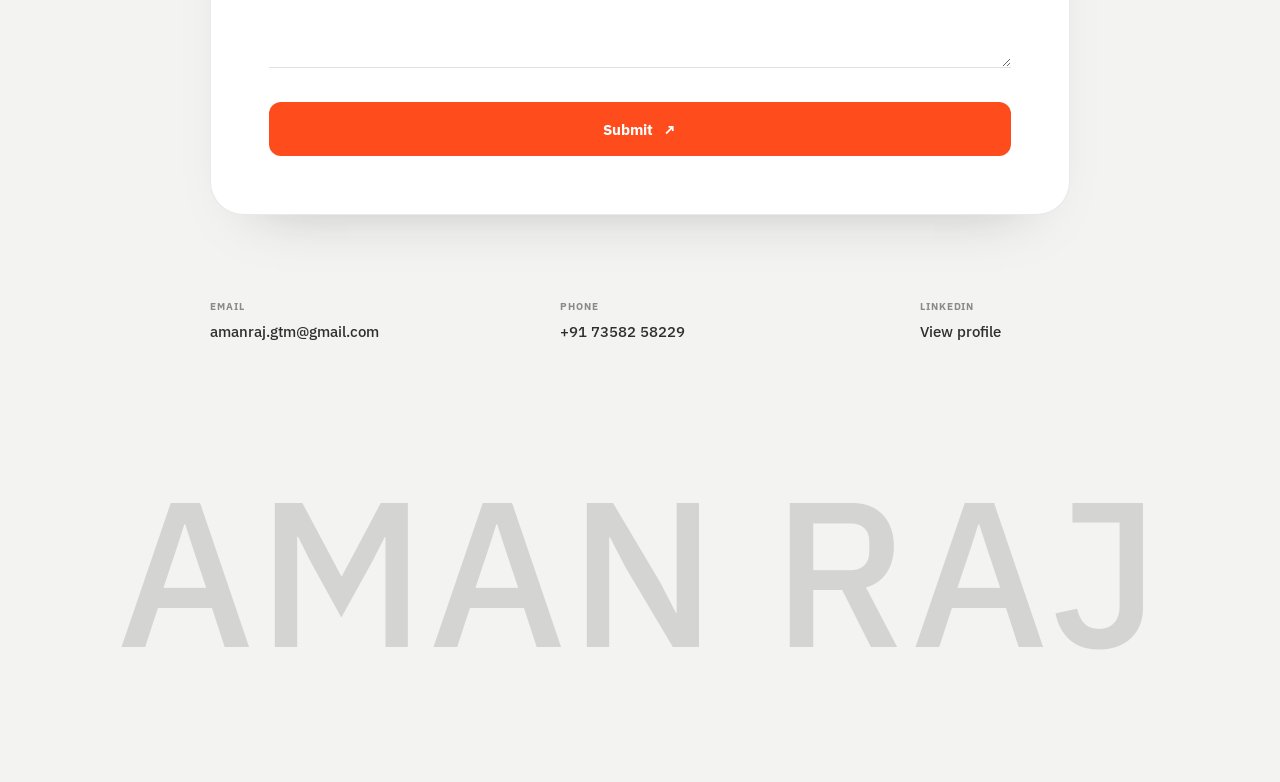
==== commit e6cd94d3: "Add files via upload" ====
--- a/index.html
+++ b/index.html
@@ -6,14 +6,12 @@
 <meta content="width=device-width, initial-scale=1.0" name="viewport"/>
 <title>Aman Raj | Growth Marketing Portfolio</title>
 <meta content="Aman Raj is a growth marketing professional specialising in demand generation, GTM, pipeline growth, AI and automation." name="description"/>
-<link href="https://api.fontshare.com" rel="preconnect"/>
-<link href="https://api.fontshare.com/v2/css?f[]=clash-display@400,500,600,700&amp;f[]=satoshi@400,500,600,700&amp;f[]=general-sans@400,500,600,700&amp;display=swap" rel="stylesheet"/>
 <link href="assets/css/common.css" rel="stylesheet"/>
 <style>
     .service-company {
       margin: 0 0 14px;
       color: #777777;
-      font-family: "General Sans", Arial, sans-serif;
+      font-family: var(--font-body);
       font-size: 12px;
       font-weight: 600;
       line-height: 1.3;
@@ -51,7 +49,7 @@
     justify-content: center;
     background: #f0f0f0;
     color: #1f1f1f;
-    font-family: 'General Sans', sans-serif;
+    font-family: var(--font-body);
     font-size: 0.95rem;
     font-weight: 600;
     border: 1px solid rgba(31, 31, 31, 0.08);
--- a/assets/css/common.css
+++ b/assets/css/common.css
@@ -1,8 +1,8 @@
-@import url("https://api.fontshare.com/v2/css?f[]=clash-display@400,500,600,700&f[]=clash-grotesk@400,500,600,700&display=swap");
+@import url("https://fonts.googleapis.com/css2?family=IBM+Plex+Sans:wght@400;500;600;700&display=swap");
 
 :root {
-      --font-heading: "Clash Display", -apple-system, BlinkMacSystemFont, "Segoe UI", sans-serif;
-      --font-body: "Clash Grotesk", -apple-system, BlinkMacSystemFont, "Segoe UI", sans-serif;
+      --font-heading: "IBM Plex Sans", -apple-system, BlinkMacSystemFont, "Segoe UI", sans-serif;
+      --font-body: "IBM Plex Sans", -apple-system, BlinkMacSystemFont, "Segoe UI", sans-serif;
       --background: #ffffff;
       --text: #2b2b2b;
       --muted: #777777;
@@ -245,7 +245,7 @@
       letter-spacing: -0.02em;
     }
 
-    /* Exact Clash Display Semibold heading style */
+    /* IBM Plex Sans Semibold heading style */
     .hero-name {
       margin: 0;
       font-family: var(--font-heading);
@@ -2996,49 +2996,58 @@
 
 
 /* Final global typography lock
-   Keeps the same fonts even when a page-specific stylesheet is loaded later. */
-body,
-body * {
+   Uses targeted text elements instead of body * so icons and embedded widgets
+   are not forced into the website font. */
+html body,
+html body button,
+html body input,
+html body textarea,
+html body select,
+html body label,
+html body legend,
+html body p,
+html body a,
+html body span,
+html body small,
+html body strong,
+html body b,
+html body em,
+html body li,
+html body dt,
+html body dd,
+html body th,
+html body td {
   font-family: var(--font-body) !important;
 }
 
-h1,
-h1 *,
-h2,
-h2 *,
-h3,
-h3 *,
-h4,
-h4 *,
-h5,
-h5 *,
-h6,
-h6 *,
-.hero-name,
-.hero-name *,
-.footer-outline-name,
-.footer-outline-name *,
-.faq-question,
-.faq-question *,
-.case-logo-text,
-.case-logo-text * {
+html body h1,
+html body h1 *,
+html body h2,
+html body h2 *,
+html body h3,
+html body h3 *,
+html body h4,
+html body h4 *,
+html body h5,
+html body h5 *,
+html body h6,
+html body h6 *,
+html body .hero-name,
+html body .hero-name *,
+html body .footer-outline-name,
+html body .footer-outline-name *,
+html body .faq-question,
+html body .faq-question *,
+html body .case-logo-text,
+html body .case-logo-text * {
   font-family: var(--font-heading) !important;
 }
 
-
-/* Hero name override: Aman Raj uses Clash Grotesk */
-.hero-name,
-.hero-name * {
-  font-family: var(--font-body) !important;
-}
-
-
-/* Hero name typography */
-.hero-name,
-.hero-name * {
-  font-family: "Clash Display", "Helvetica Neue", Helvetica, sans-serif !important;
+html body .hero-name,
+html body .hero-name * {
   font-weight: 600 !important;
 }
+
 /* ==========================================================
    FOOTER REDESIGN V2
    Marquee first, contact form, compact link rail and outlined
@@ -4563,3 +4572,23 @@
   }
 }
 
+
+
+/* ==========================================================
+   FINAL HEADER + MENU FONT LOCK
+   ========================================================== */
+
+.top-menu-shell,
+.top-menu-shell .top-nav,
+.top-menu-shell .top-nav a,
+.top-menu-shell .mobile-brand,
+.top-menu-shell .mobile-menu-toggle,
+.top-menu-shell .mobile-menu-panel,
+.top-menu-shell .mobile-menu-panel a {
+  font-family: var(--font-body) !important;
+}
+
+.hero-name,
+.hero-name * {
+  font-family: var(--font-heading) !important;
+}
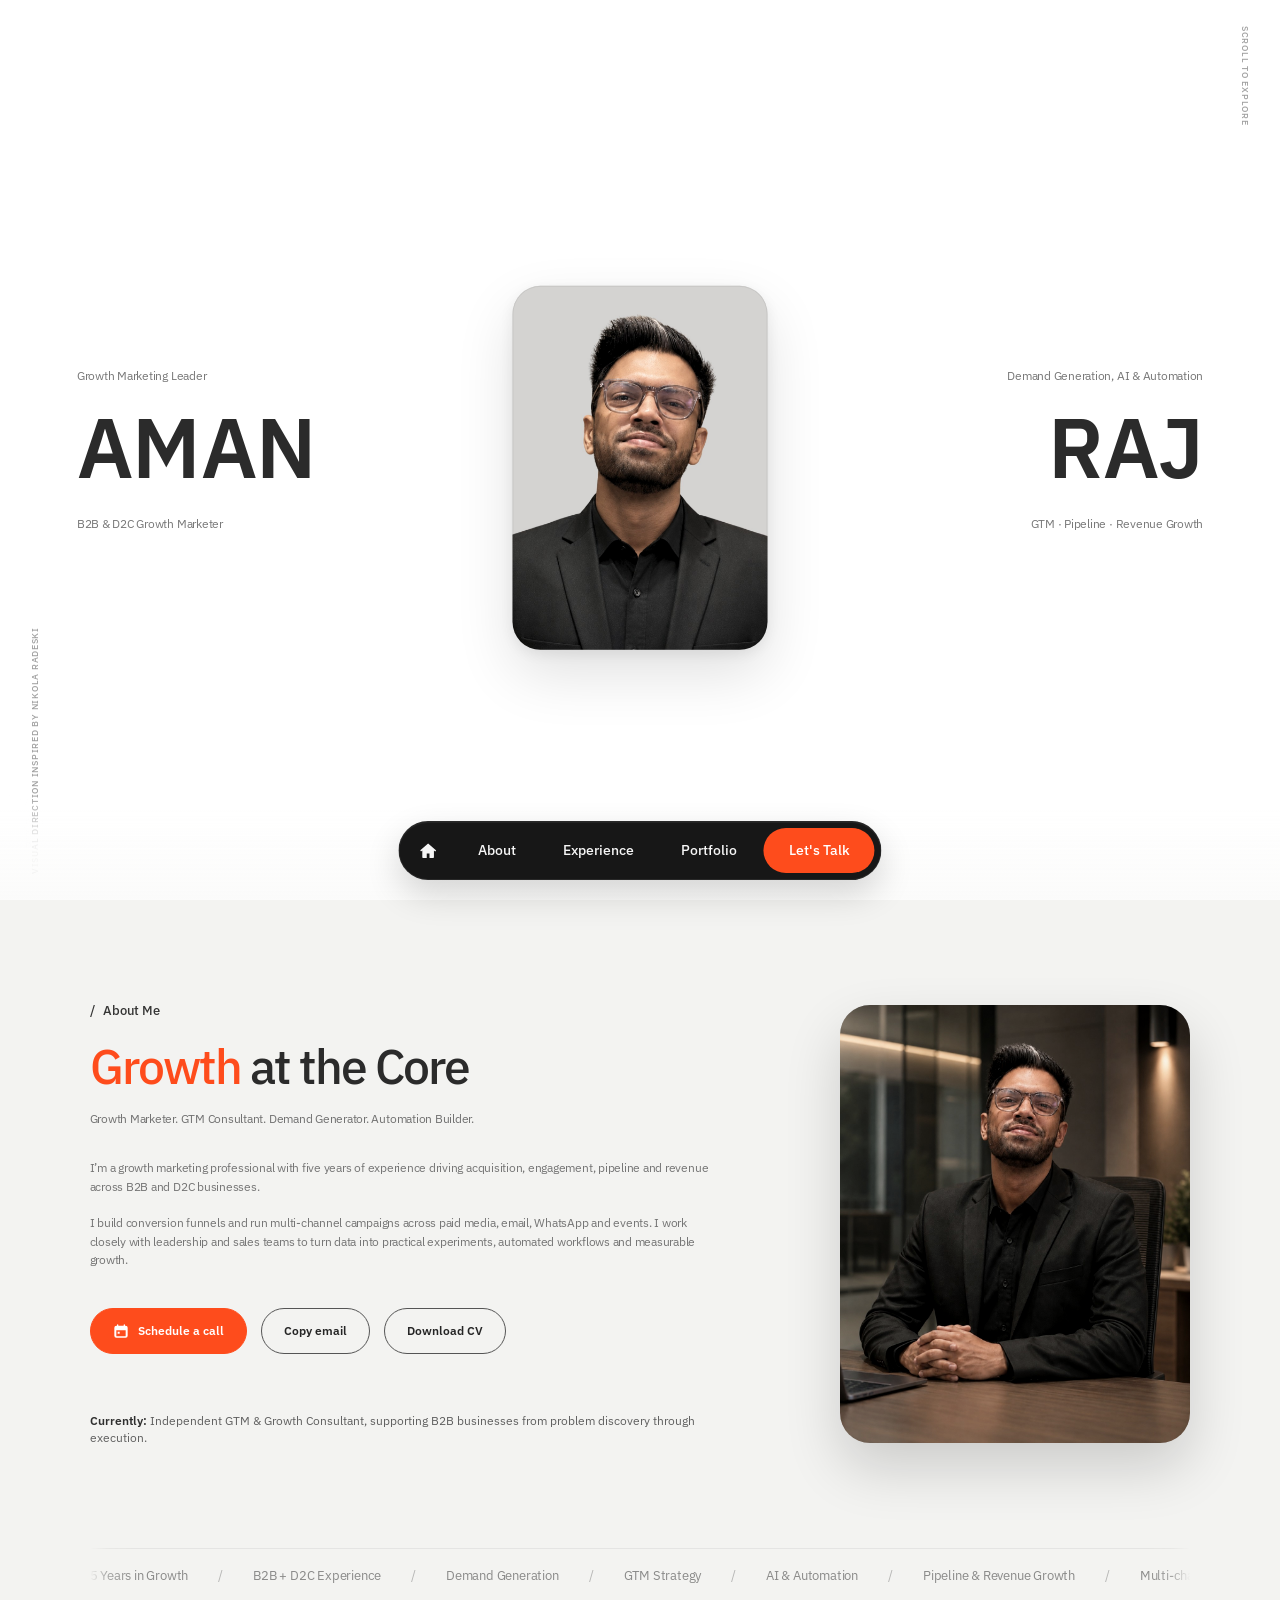
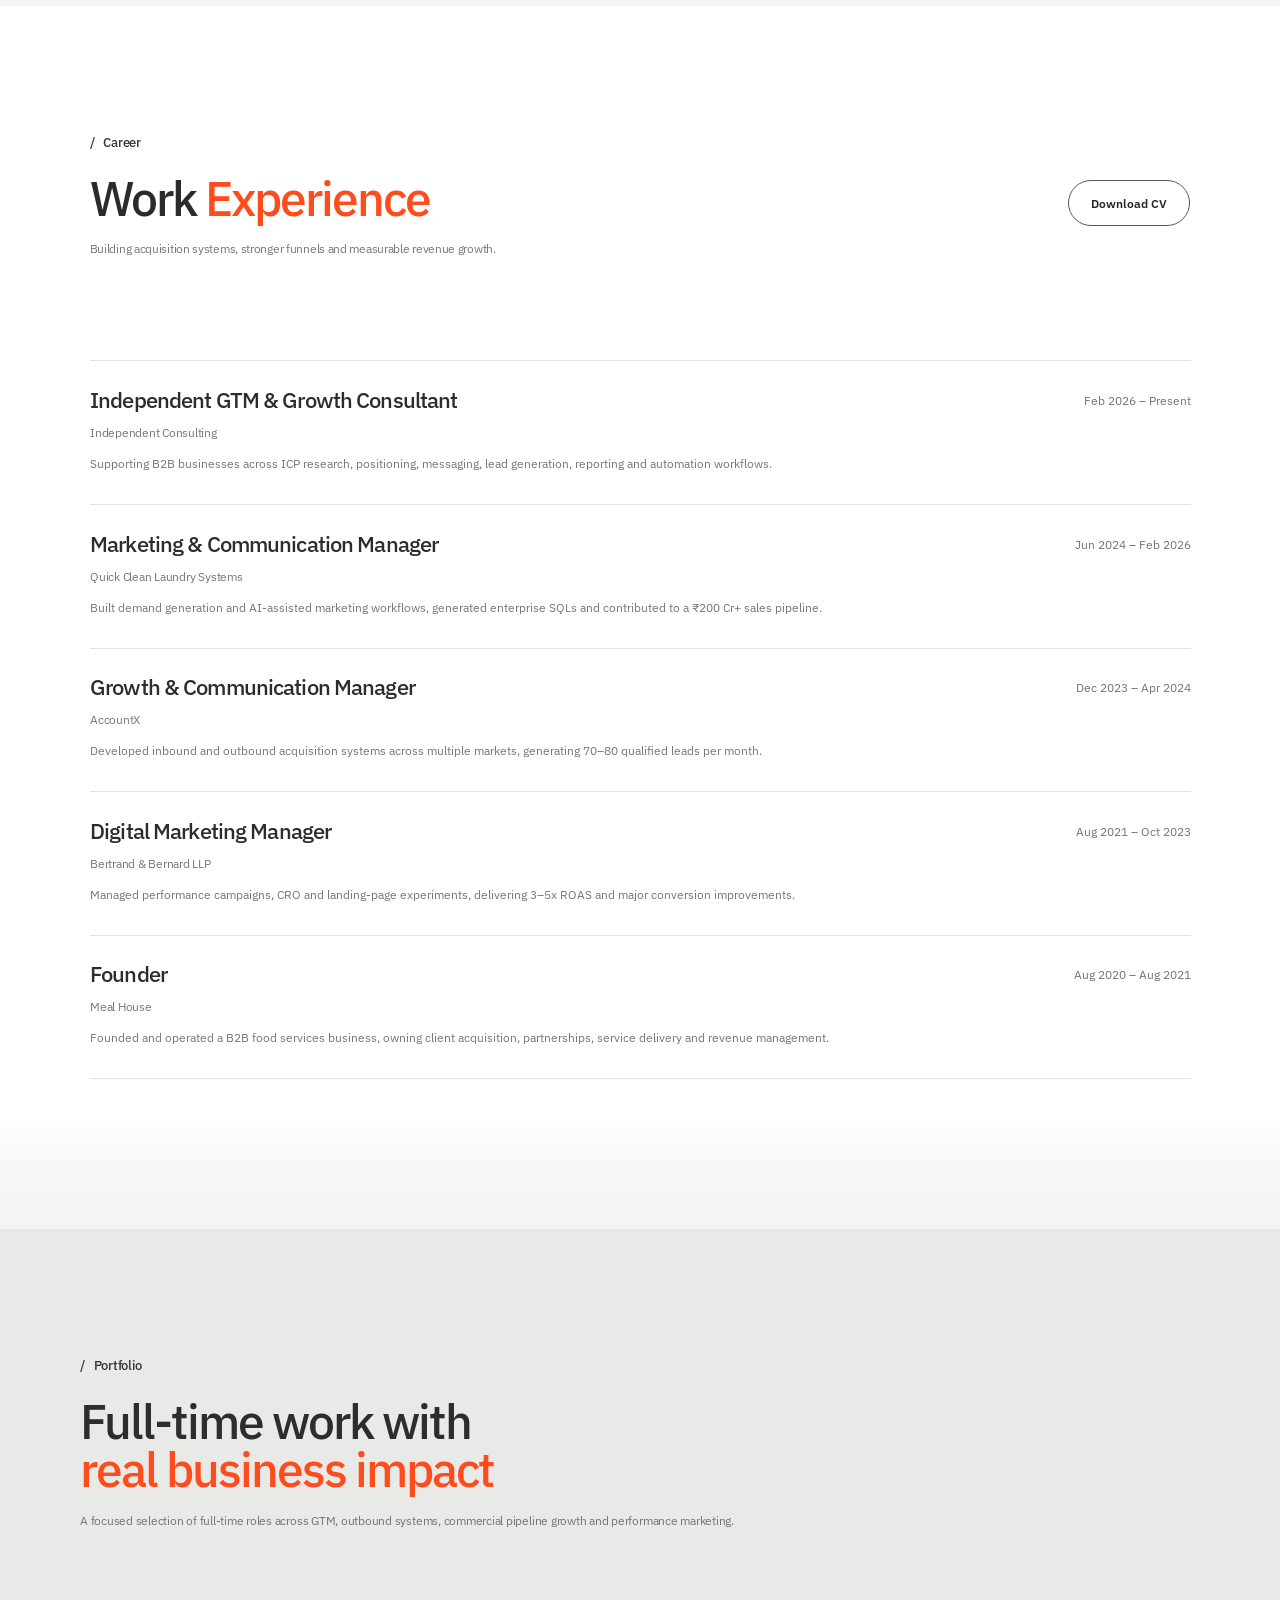
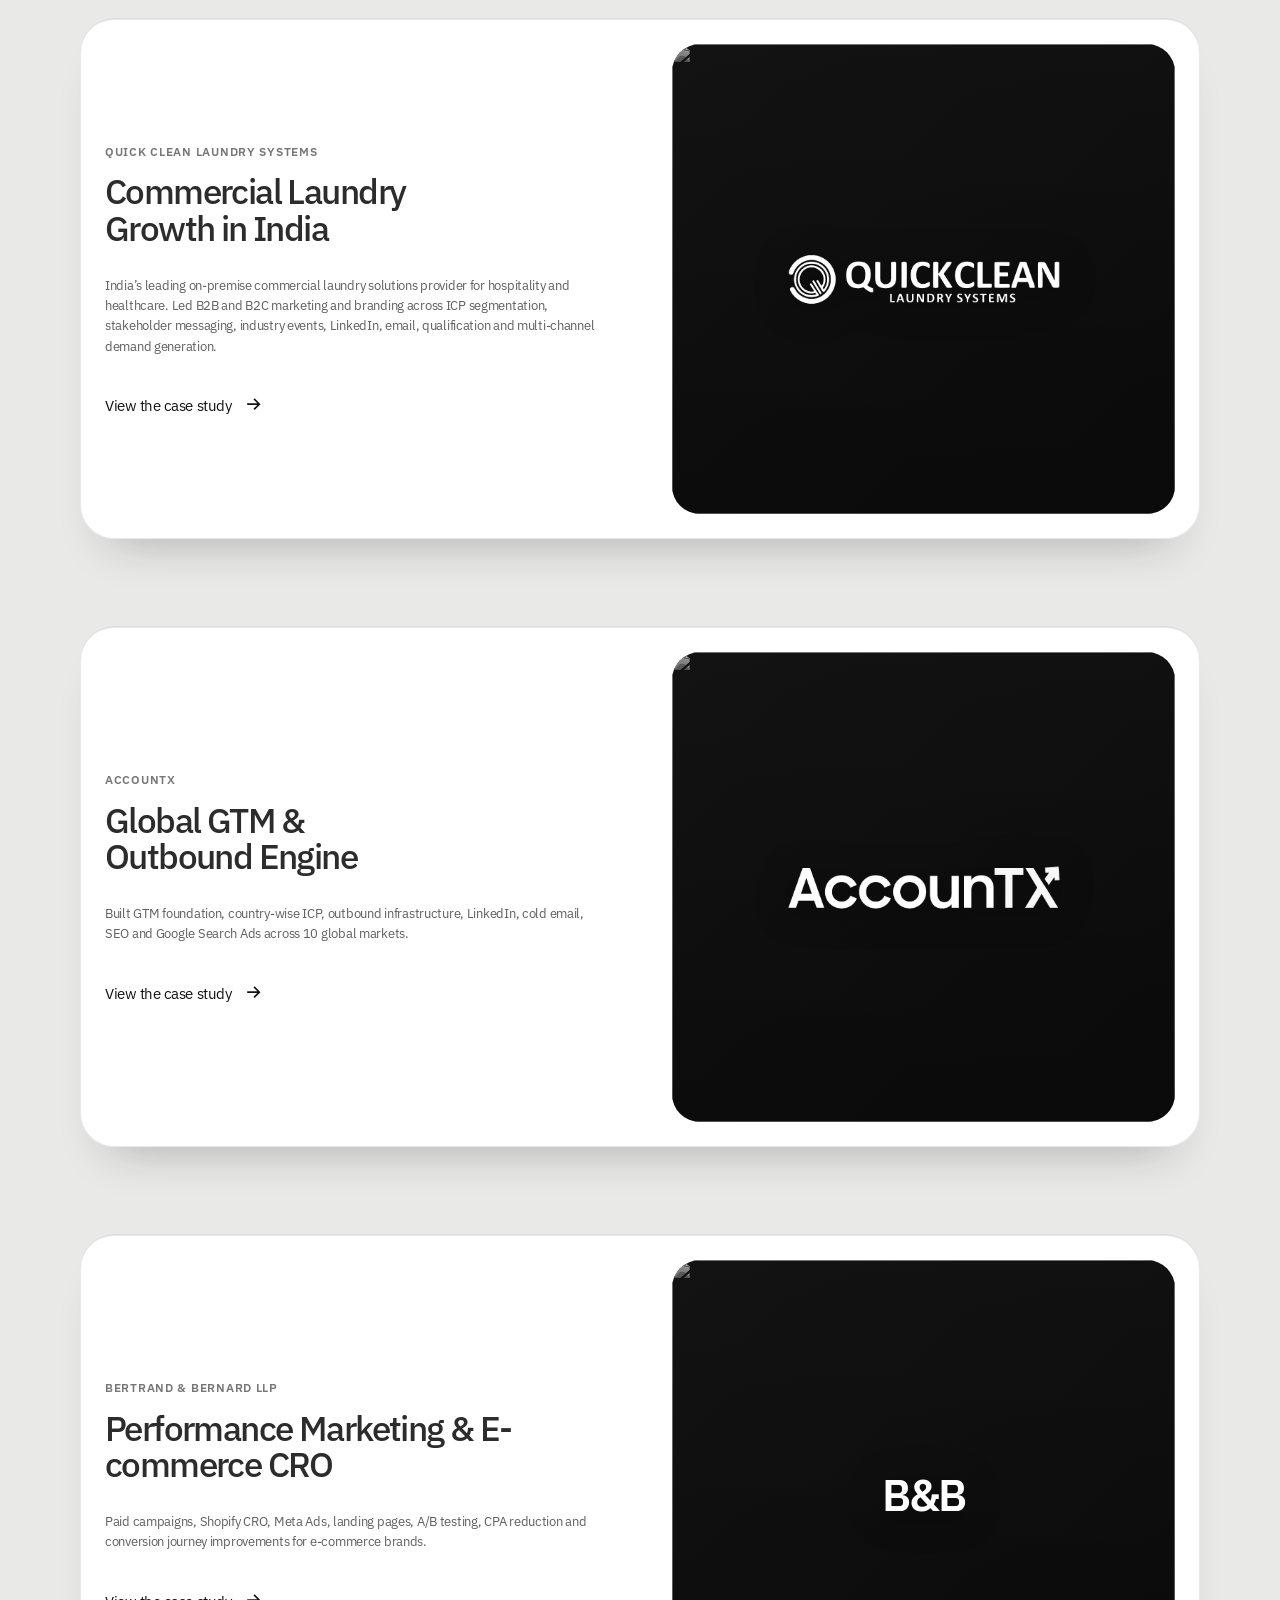
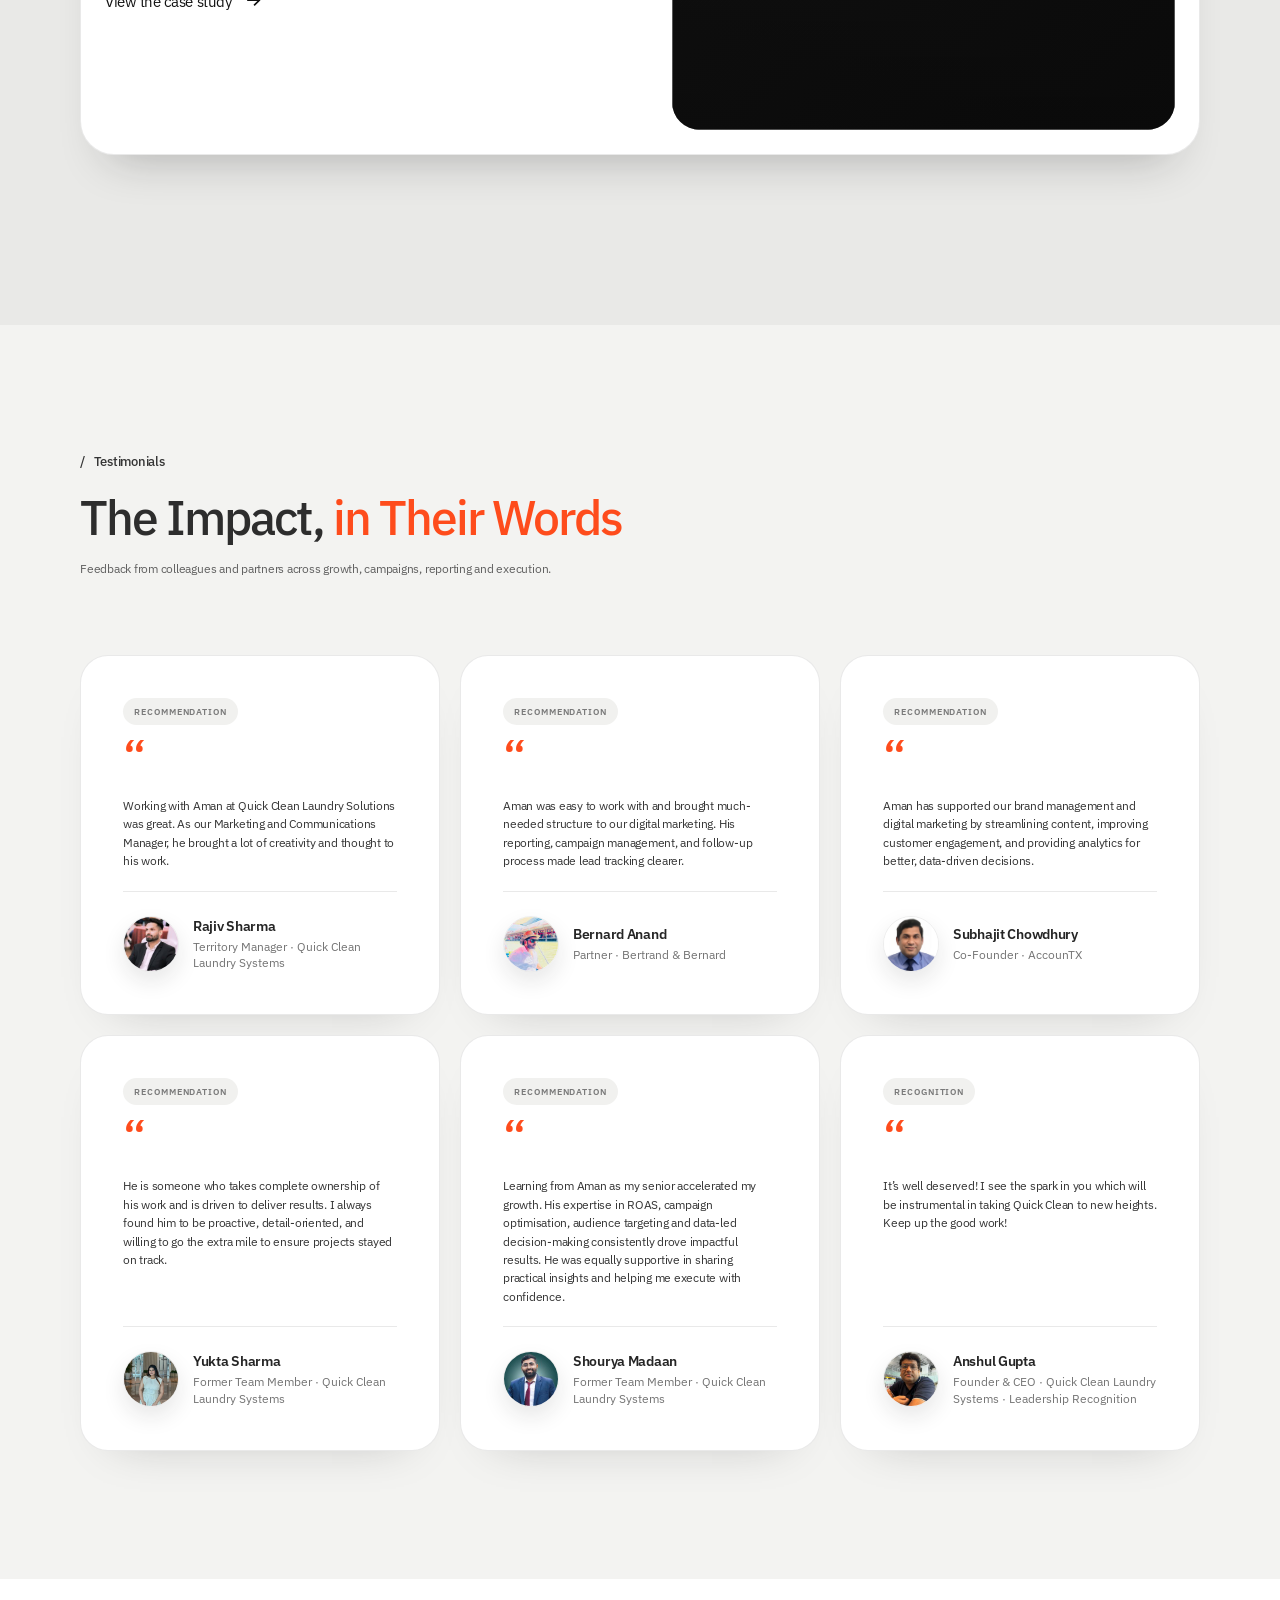
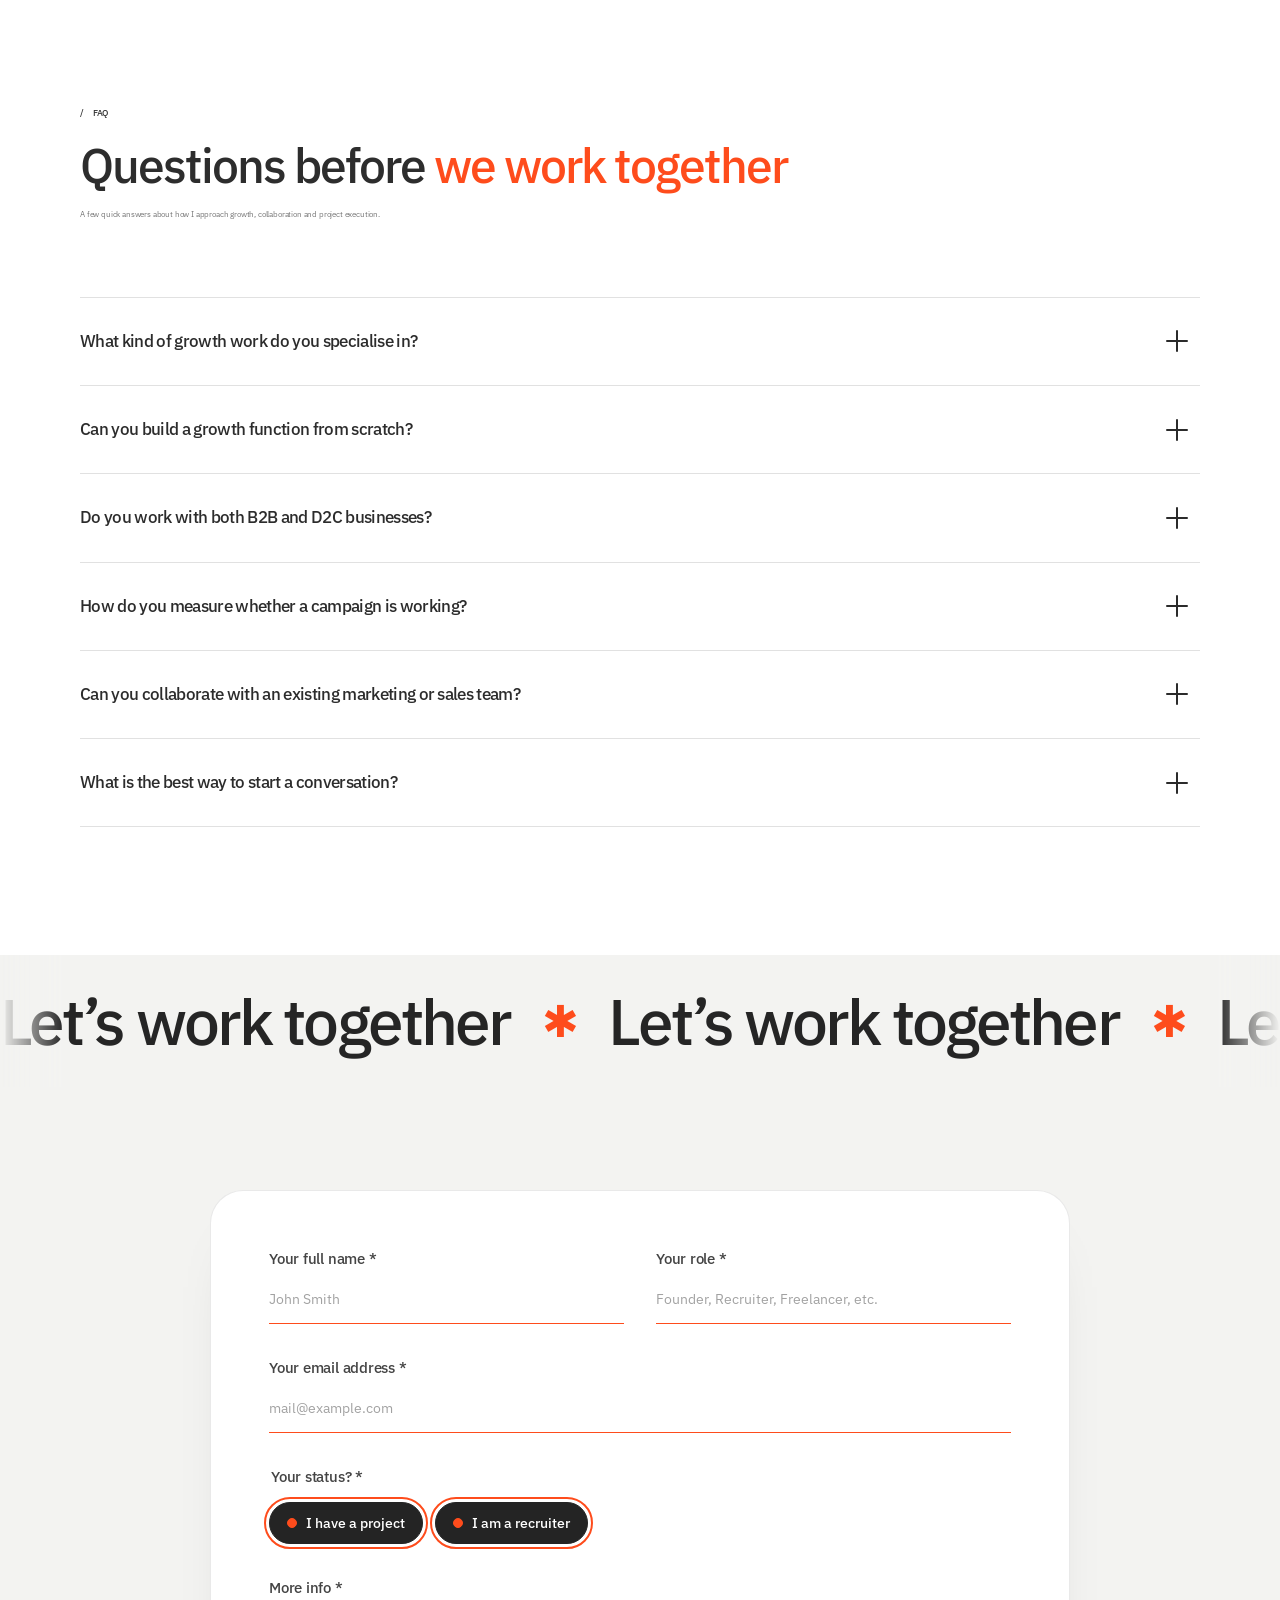
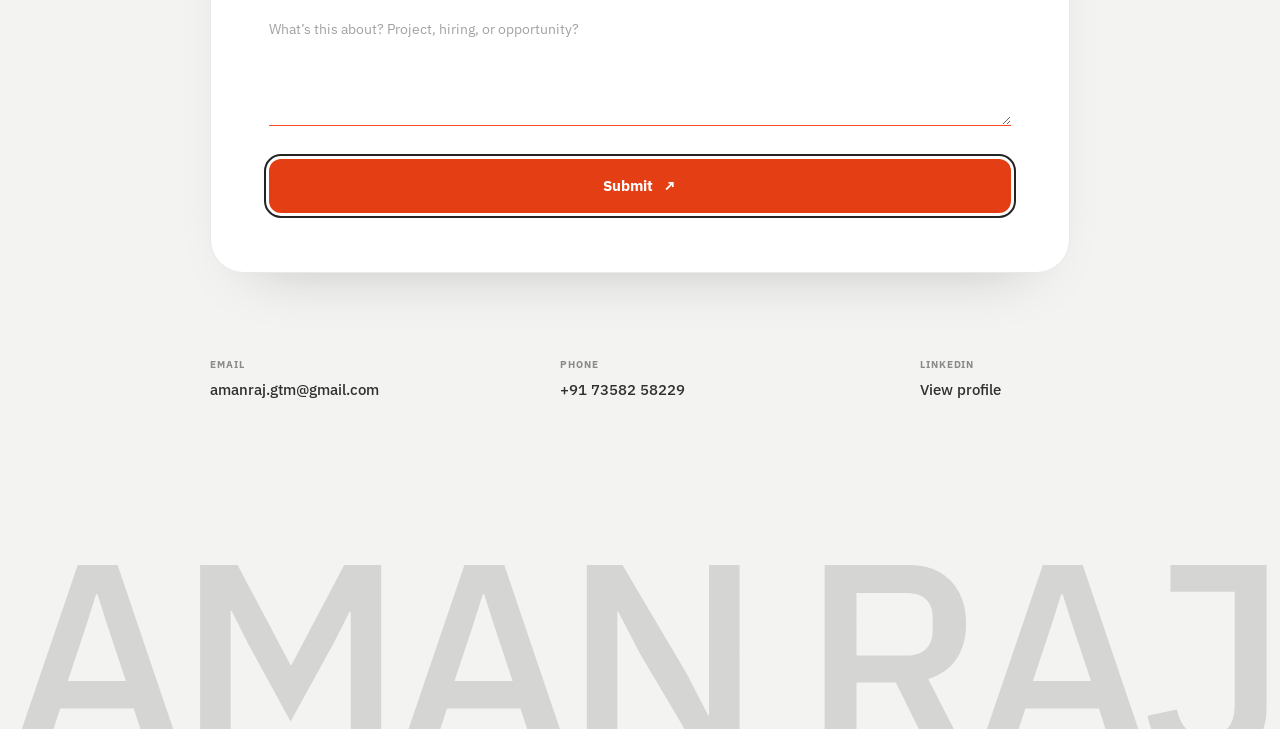
==== commit 6172e311: "Add files via upload" ====
--- a/index.html
+++ b/index.html
@@ -7,6 +7,7 @@
 <title>Aman Raj | Growth Marketing Portfolio</title>
 <meta content="Aman Raj is a growth marketing professional specialising in demand generation, GTM, pipeline growth, AI and automation." name="description"/>
 <link href="assets/css/common.css" rel="stylesheet"/>
+<link href="assets/css/booking.css" rel="stylesheet"/>
 <style>
     .service-company {
       margin: 0 0 14px;
@@ -140,6 +141,115 @@
     }
   }
 </style>
+
+<style id="hero-inspiration-credit-style">
+  /* Inspiration credit stays at the original bottom-left position. */
+  .home-page-view .hero .inspiration-note {
+    top: auto;
+    right: auto;
+    bottom: 26px;
+    left: 28px;
+    transform: rotate(180deg);
+  }
+
+  /* Move only the Scroll to explore instruction to the top-right. */
+  .home-page-view .hero .scroll-note:not(.inspiration-note) {
+    top: 26px;
+    right: 28px;
+    bottom: auto;
+    left: auto;
+  }
+
+  @media (max-width: 820px) {
+    .home-page-view .hero .inspiration-note {
+      display: none;
+    }
+  }
+</style>
+
+
+<style id="about-stats-ticker-style">
+  /* Subtle moving expertise strip between About and Career. */
+  .home-page-view #about-stats-ticker {
+    width: min(100%, 1320px);
+    margin-inline: auto;
+    overflow: hidden;
+    border-top: 1px solid rgba(43, 43, 43, 0.07);
+    padding: 19px 0 22px;
+    background: transparent;
+    -webkit-mask-image: linear-gradient(
+      to right,
+      transparent 0%,
+      rgba(0, 0, 0, 0.72) 1.5%,
+      #000 4%,
+      #000 96%,
+      rgba(0, 0, 0, 0.72) 98.5%,
+      transparent 100%
+    );
+    mask-image: linear-gradient(
+      to right,
+      transparent 0%,
+      rgba(0, 0, 0, 0.72) 1.5%,
+      #000 4%,
+      #000 96%,
+      rgba(0, 0, 0, 0.72) 98.5%,
+      transparent 100%
+    );
+  }
+
+  .home-page-view #about-stats-ticker .proof-strip-track {
+    animation-duration: 34s;
+  }
+
+  .home-page-view #about-stats-ticker .proof-strip-group {
+    gap: 30px;
+    padding-right: 30px;
+    color: rgba(43, 43, 43, 0.52);
+    font-size: clamp(13px, 0.92vw, 15px);
+    font-weight: 400;
+    letter-spacing: -0.015em;
+  }
+
+  .home-page-view #about-stats-ticker .proof-strip-group span::after {
+    margin-left: 30px;
+    color: rgba(43, 43, 43, 0.30);
+  }
+@media (max-width: 720px) {
+    .home-page-view #about-stats-ticker {
+      width: 100%;
+      padding: 17px 0 20px;
+    }
+
+    .home-page-view #about-stats-ticker .proof-strip-track {
+      animation-duration: 28s;
+    }
+
+    .home-page-view #about-stats-ticker .proof-strip-group {
+      gap: 24px;
+      padding-right: 24px;
+      font-size: 13px;
+    }
+
+    .home-page-view #about-stats-ticker .proof-strip-group span::after {
+      margin-left: 24px;
+    }
+  }
+
+  @media (prefers-reduced-motion: reduce) {
+    .home-page-view #about-stats-ticker {
+      overflow-x: auto;
+    }
+
+    .home-page-view #about-stats-ticker .proof-strip-track {
+      animation: none !important;
+    }
+
+    .home-page-view #about-stats-ticker .proof-strip-group[aria-hidden="true"] {
+      display: none;
+    }
+  }
+</style>
+
 </head>
 <body class="">
 <div id="global-menu"></div>
@@ -161,6 +271,14 @@
 <p class="detail">GTM · Pipeline · Revenue Growth</p>
 </div>
 </div>
+
+<span
+  aria-label="Visual direction inspired by Nikola Radeski"
+  class="scroll-note inspiration-note"
+>
+  Visual direction inspired by Nikola Radeski
+</span>
+
 <span aria-hidden="true" class="scroll-note">Scroll to explore</span>
 </section>
 <!-- Future website sections -->
@@ -188,12 +306,12 @@
             </p>
 </div>
 <div class="about-actions">
-<a class="about-button primary" href="mailto:amanraj.gtm@gmail.com?subject=Let%27s%20talk%20about%20growth">
+<button aria-controls="booking-title" aria-haspopup="dialog" class="about-button primary" data-booking-open type="button">
 <svg aria-hidden="true" class="button-icon" viewbox="0 0 24 24">
 <path d="M7 2a1 1 0 0 1 1 1v1h8V3a1 1 0 1 1 2 0v1h1a3 3 0 0 1 3 3v12a3 3 0 0 1-3 3H5a3 3 0 0 1-3-3V7a3 3 0 0 1 3-3h1V3a1 1 0 0 1 1-1Zm12 9H5v8a1 1 0 0 0 1 1h12a1 1 0 0 0 1-1v-8ZM7 13h3v3H7v-3Z"></path>
 </svg>
               Schedule a call
-            </a>
+            </button>
 <button class="about-button" id="copy-email-button" type="button">
               Copy email
             </button>
@@ -212,6 +330,39 @@
 <img alt="Aman Raj" src="assets/images/aman-about-office.jpg"/>
 </figure>
 </div>
+</div>
+
+<div
+  aria-label="Growth experience and expertise highlights"
+  class="proof-strip"
+  id="about-stats-ticker"
+>
+  <div class="proof-strip-track">
+    <div class="proof-strip-group">
+      
+<span>5 Years in Growth</span>
+<span>B2B + D2C Experience</span>
+<span>Demand Generation</span>
+<span>GTM Strategy</span>
+<span>AI &amp; Automation</span>
+<span>Pipeline &amp; Revenue Growth</span>
+<span>Multi-channel Campaigns</span>
+<span>Conversion Funnels</span>
+
+    </div>
+    <div aria-hidden="true" class="proof-strip-group">
+      
+<span>5 Years in Growth</span>
+<span>B2B + D2C Experience</span>
+<span>Demand Generation</span>
+<span>GTM Strategy</span>
+<span>AI &amp; Automation</span>
+<span>Pipeline &amp; Revenue Growth</span>
+<span>Multi-channel Campaigns</span>
+<span>Conversion Funnels</span>
+
+    </div>
+  </div>
 </div>
 </section>
 <section aria-labelledby="career-title" class="career-section" id="experience">
@@ -596,6 +747,7 @@
 <div id="global-footer"></div>
 </main>
 <script src="assets/js/components.js"></script>
+<script defer src="assets/js/booking.js"></script>
 <script>
     document.querySelectorAll(".faq-item").forEach((item) => {
       item.addEventListener("toggle", () => {
--- a/assets/css/common.css
+++ b/assets/css/common.css
@@ -1,4594 +1,3052 @@
-@import url("https://fonts.googleapis.com/css2?family=IBM+Plex+Sans:wght@400;500;600;700&display=swap");
-
-:root {
-      --font-heading: "IBM Plex Sans", -apple-system, BlinkMacSystemFont, "Segoe UI", sans-serif;
-      --font-body: "IBM Plex Sans", -apple-system, BlinkMacSystemFont, "Segoe UI", sans-serif;
-      --background: #ffffff;
-      --text: #2b2b2b;
-      --muted: #777777;
-      --menu-background: #171717;
-      --menu-text: #f6f6f6;
-      --accent: #FE4C1C;
-      --portrait-radius: 28px;
-    }
-
-
-/* Global typography system */
-body,
-button,
-input,
-textarea,
-select {
-  font-family: var(--font-body);
-}
-
-h1,
-h2,
-h3,
-h4,
-h5,
-h6,
-.hero-name,
-.footer-outline-name,
-.faq-question,
-.case-logo-text {
-  font-family: var(--font-heading);
-}
-
-.top-nav,
-.top-nav a,
-.mobile-brand,
-.mobile-menu-toggle,
-.mobile-menu-panel,
-.mobile-menu-panel a,
-.about-button,
-.case-link,
-.footer-contact,
-.footer-bottom {
-  font-family: var(--font-body);
-}
-
-
-
-    * {
-      box-sizing: border-box;
-    }
-
-    html {
-      scroll-behavior: smooth;
-    }
-
-    body {
-      margin: 0;
-      overflow-x: hidden;
-      background: var(--background);
-      color: var(--text);
-      font-family: var(--font-body);
-      -webkit-font-smoothing: antialiased;
-      text-rendering: optimizeLegibility;
-    }
-
-    a {
-      color: inherit;
-      text-decoration: none;
-    }
-
-    .hero {
-      position: relative;
-      min-height: 100svh;
-      overflow: hidden;
-      background: #ffffff;
-      isolation: isolate;
-    }
-
-    .hero {
-      position: relative;
-      min-height: 100svh;
-      overflow: hidden;
-      background: #ffffff;
-      isolation: isolate;
-    }
-
-    /* Auto-hiding top navigation, with no blur layer */
-    .top-menu-shell {
-      position: fixed;
-      top: auto;
-      bottom: 20px;
-      left: 50%;
-      z-index: 2147483647;
-      width: max-content;
-      max-width: calc(100vw - 24px);
-      border-radius: 999px;
-      opacity: 1;
-      transform: translateX(-50%);
-      transition:
-        transform 260ms ease,
-        opacity 200ms ease;
-    }
-
-    .top-menu-shell.menu-hidden {
-      opacity: 0;
-      transform: translate(-50%, calc(100% + 42px));
-      pointer-events: none;
-    }
-
-    .top-nav {
-      position: relative;
-      display: flex;
-      align-items: center;
-      gap: 5px;
-      width: max-content;
-      max-width: calc(100vw - 24px);
-      padding: 5px;
-      overflow: hidden;
-      border: 1px solid rgba(255, 255, 255, 0.08);
-      border-radius: inherit;
-      color: var(--menu-text);
-      background: #171717;
-      box-shadow:
-        0 14px 34px rgba(0, 0, 0, 0.16),
-        inset 0 1px 0 rgba(255, 255, 255, 0.05);
-    }
-
-    .top-nav a {
-      min-height: 40px;
-      display: inline-flex;
-      align-items: center;
-      justify-content: center;
-      gap: 8px;
-      padding: 0 17px;
-      border-radius: 999px;
-      font-size: 11.9px;
-      font-weight: 600;
-      line-height: 1;
-      white-space: nowrap;
-      transition:
-        background-color 180ms ease,
-        transform 180ms ease;
-    }
-
-    .top-nav a:hover {
-      background: rgba(255, 255, 255, 0.10);
-      transform: translateY(-1px);
-    }
-
-    .top-nav .home-link {
-      width: 40px;
-      padding: 0;
-    }
-
-    .top-nav .contact-link {
-      padding-inline: 22px;
-      color: #ffffff;
-      background: var(--accent);
-    }
-
-    .top-nav .contact-link:hover {
-      background: #E43F14;
-    }
-
-    .home-icon {
-      width: 18px;
-      height: 18px;
-      fill: currentColor;
-    }
-
-    .hero-stage {
-      position: relative;
-      z-index: 2;
-      width: min(100%, 1600px);
-      min-height: 100svh;
-      margin: 0 auto;
-      padding: 110px clamp(40px, 6vw, 110px) 48px;
-    }
-
-    /* Portrait stays at the exact centre of the page, below the menu */
-    .portrait-card {
-      position: absolute;
-      top: 52%;
-      left: 50%;
-      z-index: 5;
-      width: clamp(255px, 18vw, 330px);
-      aspect-ratio: 0.70;
-      overflow: hidden;
-      margin: 0;
-      border-radius: var(--portrait-radius);
-      background: #d1d1d1;
-      box-shadow:
-        0 24px 58px rgba(0, 0, 0, 0.12),
-        0 4px 14px rgba(0, 0, 0, 0.07);
-      transform: translate(-50%, -50%);
-    }
-
-    .portrait-card::after {
-      content: "";
-      position: absolute;
-      inset: 0;
-      pointer-events: none;
-      border: 1px solid rgba(0, 0, 0, 0.06);
-      border-radius: inherit;
-    }
-
-    .portrait-card img {
-      width: 100%;
-      height: 100%;
-      display: block;
-      object-fit: cover;
-      object-position: 50% 38%;
-      transform: scale(1.025);
-    }
-
-    .name-block {
-      position: absolute;
-      top: 50%;
-      z-index: 3;
-      width: min(34vw, 525px);
-      transform: translateY(-50%);
-    }
-
-    .name-block.left {
-      left: clamp(40px, 6vw, 110px);
-      text-align: left;
-    }
-
-    .name-block.right {
-      right: clamp(40px, 6vw, 110px);
-      text-align: right;
-    }
-
-    .eyebrow {
-      margin: 0 0 24px;
-      color: var(--muted);
-      font-size: clamp(11.9px, 0.85vw, 15.3px);
-      font-weight: 400;
-      line-height: 1.3;
-      letter-spacing: -0.02em;
-    }
-
-    /* IBM Plex Sans Semibold heading style */
-    .hero-name {
-      margin: 0;
-      font-family: var(--font-heading);
-      font-size: clamp(57.8px, 6.545vw, 123.25px);
-      font-weight: 600;
-      font-style: normal;
-      line-height: 0.95;
-      letter-spacing: -0.5px;
-      text-transform: uppercase;
-      white-space: nowrap;
-    }
-
-    .detail {
-      margin: 29px 0 0;
-      color: var(--muted);
-      font-size: clamp(11.9px, 0.85vw, 14.45px);
-      font-weight: 400;
-      line-height: 1.35;
-      letter-spacing: -0.02em;
-    }
-
-    .scroll-note {
-      position: absolute;
-      right: 28px;
-      bottom: 26px;
-      color: #a0a0a0;
-      font-size: 9.35px;
-      font-weight: 500;
-      letter-spacing: 0.08em;
-      text-transform: uppercase;
-      writing-mode: vertical-rl;
-    }
-
-
-
-    /* About section */
-
-    .proof-strip {
-      position: relative;
-      overflow: hidden;
-      padding: 24px 0 28px;
-      background: #f3f3f1;
-      -webkit-mask-image: linear-gradient(
-        90deg,
-        transparent 0%,
-        #000 8%,
-        #000 92%,
-        transparent 100%
-      );
-      mask-image: linear-gradient(
-        90deg,
-        transparent 0%,
-        #000 8%,
-        #000 92%,
-        transparent 100%
-      );
-    }
-
-    .proof-strip-track {
-      display: flex;
-      width: max-content;
-      animation: proof-strip-scroll 26s linear infinite;
-    }
-
-    .proof-strip-group {
-      display: flex;
-      align-items: center;
-      flex-shrink: 0;
-      gap: 38px;
-      padding-right: 38px;
-      color: #343434;
-      font-family: var(--font-body);
-      font-size: clamp(15.3px, 1.53vw, 25.5px);
-      font-weight: 500;
-      line-height: 1.2;
-      white-space: nowrap;
-    }
-
-    .proof-strip-group span::after {
-      content: "/";
-      margin-left: 38px;
-      color: var(--accent);
-    }
-
-    @keyframes proof-strip-scroll {
-      from {
-        transform: translateX(0);
-      }
-
-      to {
-        transform: translateX(-50%);
-      }
-    }
-
-    .about-section {
-      --about-strip-gap: clamp(72px, 8vw, 112px);
-      position: relative;
-      font-family: var(--font-body);
-      min-height: auto;
-      display: block;
-      overflow: hidden;
-      padding: var(--about-strip-gap) clamp(28px, 7vw, 130px) 0;
-      background: #f3f3f1;
-    }
-
-    .about-shell {
-      width: min(100%, 1320px);
-      margin: 0 auto var(--about-strip-gap);
-      display: grid;
-      grid-template-columns: minmax(0, 1.28fr) minmax(280px, 0.72fr);
-      align-items: center;
-      gap: clamp(70px, 10vw, 170px);
-    }
-
-    .about-copy {
-      max-width: 760px;
-    }
-
-    .section-kicker {
-      margin: 0 0 24px;
-      font-family: var(--font-body);
-      color: #343434;
-      font-size: 12.75px;
-      font-weight: 500;
-      letter-spacing: -0.02em;
-    }
-
-    .section-kicker::before {
-      content: "/";
-      margin-right: 9px;
-    }
-
-    .about-title {
-      margin: 0;
-      max-width: 780px;
-      font-family: var(--font-heading);
-      font-size: clamp(35.7px, 3.74vw, 57.8px);
-      font-weight: 500;
-      line-height: 1;
-      letter-spacing: -2px;
-    }
-
-    .about-title .accent {
-      color: var(--accent);
-    }
-
-    .about-subtitle {
-      margin: 20px 0 0;
-      color: #707070;
-      font-size: clamp(11.9px, 0.85vw, 15.3px);
-      line-height: 1.35;
-      letter-spacing: -0.02em;
-    }
-
-    .about-body {
-      max-width: 700px;
-      margin-top: 32px;
-      color: #747474;
-      font-size: clamp(11.9px, 0.85vw, 15.3px);
-      line-height: 1.55;
-      letter-spacing: -0.02em;
-    }
-
-    .about-body p {
-      margin: 0 0 18px;
-    }
-
-    .about-actions {
-      display: flex;
-      flex-wrap: wrap;
-      gap: 14px;
-      margin-top: 38px;
-    }
-
-    .about-button {
-      min-height: 46px;
-      display: inline-flex;
-      align-items: center;
-      justify-content: center;
-      gap: 9px;
-      padding: 0 22px;
-      border: 1px solid #555555;
-      border-radius: 999px;
-      background: transparent;
-      color: #252525;
-      font: inherit;
-      font-size: 11.9px;
-      font-weight: 600;
-      cursor: pointer;
-      transition:
-        transform 180ms ease,
-        background-color 180ms ease,
-        color 180ms ease,
-        border-color 180ms ease;
-    }
-
-    .about-button:hover {
-      transform: translateY(-2px);
-      background: #242424;
-      border-color: #242424;
-      color: #ffffff;
-    }
-
-    .about-button.primary {
-      background: var(--accent);
-      border-color: var(--accent);
-      color: #ffffff;
-    }
-
-    .about-button.primary:hover {
-      background: #df7600;
-      border-color: #df7600;
-    }
-
-    .button-icon {
-      width: 16px;
-      height: 16px;
-      fill: currentColor;
-      flex: 0 0 auto;
-    }
-
-    .copy-status {
-      min-height: 20px;
-      margin: 10px 0 0;
-      color: #6f6f6f;
-      font-size: 11.05px;
-    }
-
-    .about-note {
-      max-width: 660px;
-      margin: 28px 0 0;
-      color: #5f5f5f;
-      font-size: clamp(11.9px, 0.85vw, 15.3px);
-      line-height: 1.45;
-    }
-
-    .about-note strong {
-      color: #2f2f2f;
-      font-weight: 600;
-    }
-
-    .about-visual {
-      justify-self: end;
-      width: min(100%, 390px);
-    }
-
-    .about-photo {
-      width: 100%;
-      aspect-ratio: 4 / 5;
-      overflow: hidden;
-      margin: 0;
-      border-radius: 30px;
-      background: #d1d1d1;
-      box-shadow: 0 25px 55px rgba(0, 0, 0, 0.16);
-    }
-
-    .about-photo img {
-      width: 100%;
-      height: 100%;
-      display: block;
-      object-fit: cover;
-      object-position: 50% 40%;
-      filter: saturate(0.82) contrast(1.03) brightness(0.98);
-      transform: scale(1.01);
-    }
-
-    .about-marquee {
-      position: relative;
-      right: auto;
-      bottom: auto;
-      left: 50%;
-      width: 100vw;
-      overflow: hidden;
-      padding: 24px 0 28px;
-      pointer-events: none;
-      transform: translateX(-50%);
-      -webkit-mask-image: linear-gradient(
-        90deg,
-        transparent 0%,
-        #000 10%,
-        #000 90%,
-        transparent 100%
-      );
-      mask-image: linear-gradient(
-        90deg,
-        transparent 0%,
-        #000 10%,
-        #000 90%,
-        transparent 100%
-      );
-    }
-
-    .about-marquee-track {
-      display: flex;
-      width: max-content;
-      animation: about-marquee-scroll 34s linear infinite;
-    }
-
-    .about-marquee-group {
-      display: flex;
-      align-items: center;
-      flex-shrink: 0;
-      gap: 38px;
-      padding-right: 38px;
-      color: #343434;
-      font-family: var(--font-body);
-      font-size: clamp(15.3px, 1.53vw, 25.5px);
-      font-weight: 500;
-      white-space: nowrap;
-    }
-
-    .about-marquee-group span::after {
-      content: "/";
-      margin-left: 38px;
-      color: var(--accent);
-    }
-
-    @keyframes about-marquee-scroll {
-      from {
-        transform: translateX(0);
-      }
-
-      to {
-        transform: translateX(-50%);
-      }
-    }
-
-    @media (max-width: 1050px) {
-      .about-shell {
-        grid-template-columns: minmax(0, 1fr) minmax(250px, 330px);
-        gap: 60px;
-      }
-    }
-
-    @media (max-width: 780px) {
-      .about-section {
-        --about-strip-gap: 64px;
-        min-height: auto;
-        padding: var(--about-strip-gap) 22px 0;
-      }
-
-      .about-shell {
-        grid-template-columns: 1fr;
-        gap: 58px;
-      }
-
-      .about-copy {
-        max-width: none;
-      }
-
-      .about-visual {
-        justify-self: center;
-        width: min(78vw, 350px);
-      }
-    }
-
-    @media (max-width: 520px) {
-      .about-title {
-        font-size: clamp(40.8px, 12.75vw, 61.2px);
-      }
-
-      .about-actions {
-        display: grid;
-        grid-template-columns: 1fr;
-      }
-
-      .about-button {
-        width: 100%;
-      }
-
-      .about-marquee-group {
-        gap: 26px;
-        padding-right: 26px;
-      }
-
-      .about-marquee-group span::after {
-        margin-left: 26px;
-      }
-    }
-
-    /* Career / work experience section */
-    .career-section {
-      position: relative;
-      font-family: var(--font-body);
-      min-height: 100svh;
-      padding: clamp(100px, 10vw, 150px) clamp(28px, 7vw, 130px) 150px;
-      background: #ffffff;
-      overflow: hidden;
-    }
-
-    .career-shell {
-      width: min(100%, 1120px);
-      margin: 0 auto;
-    }
-
-    .career-header {
-      display: flex;
-      align-items: flex-start;
-      justify-content: space-between;
-      gap: 32px;
-      margin-bottom: clamp(68px, 8vw, 110px);
-    }
-
-    .career-heading-wrap {
-      max-width: 760px;
-    }
-
-    .career-title {
-      margin: 0;
-      font-family: var(--font-heading);
-      font-size: clamp(35.7px, 3.74vw, 57.8px);
-      font-weight: 500;
-      line-height: 1;
-      letter-spacing: -2px;
-    }
-
-    .career-title .accent {
-      color: var(--accent);
-    }
-
-    .career-subtitle {
-      margin: 18px 0 0;
-      color: #777777;
-      font-size: clamp(11.9px, 0.85vw, 15.3px);
-      line-height: 1.4;
-      letter-spacing: -0.025em;
-    }
-
-    .career-download {
-      margin-top: 46px;
-      flex: 0 0 auto;
-    }
-
-    .career-list {
-      position: relative;
-    }
-
-    .career-item {
-      position: relative;
-      filter: none !important;
-      display: grid;
-      grid-template-columns: minmax(0, 1fr) auto;
-      gap: 28px;
-      padding: 28px 0 30px;
-      border-bottom: 1px solid rgba(43, 43, 43, 0.13);
-      opacity: 1;
-      
-      transform: translateY(0);
-      transition:
-        filter 220ms linear,
-        opacity 220ms linear,
-        transform 220ms linear;
-      will-change: opacity, transform;
-    }
-
-    .career-item:first-child {
-      border-top: 1px solid rgba(43, 43, 43, 0.13);
-    }
-
-    .career-role {
-      margin: 0;
-      font-family: var(--font-heading);
-      color: #2c2c2c;
-      font-size: clamp(21.25px, 1.7vw, 28.9px);
-      font-weight: 500;
-      line-height: 1.08;
-      letter-spacing: -0.04em;
-    }
-
-    .career-company {
-      margin: 12px 0 0;
-      color: #777777;
-      font-size: clamp(11.9px, 0.85vw, 15.3px);
-      line-height: 1.4;
-      letter-spacing: -0.02em;
-    }
-
-    .career-summary {
-      max-width: 760px;
-      margin: 14px 0 0;
-      color: #767676;
-      font-size: clamp(11.9px, 0.85vw, 15.3px);
-      line-height: 1.55;
-    }
-
-    .career-date {
-      padding-top: 4px;
-      color: #737373;
-      font-size: clamp(11.9px, 0.85vw, 15.3px);
-      line-height: 1.3;
-      white-space: nowrap;
-      text-align: right;
-    }
-
-    .career-bottom-fade {
-      position: absolute;
-      right: 0;
-      bottom: 0;
-      left: 0;
-      height: 112px;
-      pointer-events: none;
-      background: linear-gradient(
-        to bottom,
-        rgba(243, 243, 241, 0) 0%,
-        rgba(243, 243, 241, 0.72) 48%,
-        #f3f3f1 100%
-      );
-    }
-
-    @media (max-width: 760px) {
-      .career-section {
-        min-height: auto;
-        padding: 90px 22px 120px;
-      }
-
-      .career-header {
-        display: block;
-        margin-bottom: 60px;
-      }
-
-      .career-download {
-        margin-top: 28px;
-      }
-
-      .career-item {
-        grid-template-columns: 1fr;
-        gap: 12px;
-        padding: 25px 0 27px;
-      }
-
-      .career-date {
-        grid-row: 1;
-        text-align: left;
-        font-size: 11.05px;
-      }
-
-      .career-role {
-        font-size: clamp(22.95px, 6.8vw, 34px);
-      }
-    }
-
-
-
-
-
-    /* Case studies: stacked cards */
-    .services-section {
-      position: relative;
-      padding: clamp(100px, 10vw, 150px) clamp(24px, 6vw, 96px) 170px;
-      background: #e9e9e7;
-      font-family: var(--font-body);
-    }
-
-    .services-shell {
-      width: min(100%, 1120px);
-      margin: 0 auto;
-    }
-
-    .services-header {
-      max-width: 760px;
-      margin-bottom: clamp(60px, 7vw, 92px);
-    }
-
-    .services-title {
-      margin: 0;
-      color: #2d2d2d;
-      font-family: var(--font-heading);
-      font-size: clamp(35.7px, 3.74vw, 57.8px);
-      font-weight: 500;
-      line-height: 1;
-      letter-spacing: -2px;
-    }
-
-    .services-title .accent {
-      color: var(--accent);
-    }
-
-    .services-intro {
-      max-width: 680px;
-      margin: 18px 0 0;
-      color: #747474;
-      font-size: clamp(11.9px, 0.85vw, 15.3px);
-      line-height: 1.5;
-      letter-spacing: -0.02em;
-    }
-
-    .services-stack {
-      position: relative;
-    }
-
-    .service-card {
-      --stack-index: 0;
-      position: sticky;
-      top: calc(150px + (var(--stack-index) * 10px));
-      z-index: calc(10 + var(--stack-index));
-      height: 520px;
-      display: grid;
-      grid-template-columns: minmax(0, 1fr) clamp(320px, 31vw, 360px);
-      align-items: center;
-      gap: clamp(40px, 5vw, 72px);
-      margin-bottom: 88px;
-      padding: clamp(38px, 4.4vw, 56px);
-      overflow: hidden;
-      border: 1px solid rgba(43, 43, 43, 0.10);
-      border-radius: 34px;
-      background: #ffffff;
-      box-shadow:
-        0 -1px 0 rgba(30, 30, 30, 0.045),
-        0 30px 48px -30px rgba(24, 24, 24, 0.30);
-    }
-
-    .service-card:last-child {
-      margin-bottom: 0;
-    }
-
-    .service-copy {
-      min-width: 0;
-      max-width: 590px;
-      display: flex;
-      flex-direction: column;
-      justify-content: center;
-      align-self: stretch;
-    }
-
-    .service-title {
-      margin: 0;
-      color: #2c2c2c;
-      font-size: clamp(28.9px, 2.762vw, 44.2px);
-      font-weight: 500;
-      line-height: 1.03;
-      letter-spacing: -0.045em;
-    }
-
-    .service-description {
-      max-width: 560px;
-      margin: 30px 0 0;
-      color: #5f5f5f;
-      font-size: clamp(12.75px, 0.85vw, 15.3px);
-      line-height: 1.58;
-      letter-spacing: -0.022em;
-    }
-
-    .case-link {
-      width: fit-content;
-      display: inline-flex;
-      align-items: center;
-      gap: 12px;
-      margin-top: 38px;
-      color: #121212;
-      font-size: 15.3px;
-      font-weight: 400;
-      letter-spacing: -0.03em;
-      text-decoration: none;
-    }
-
-    .case-link:hover {
-      opacity: 0.66;
-    }
-
-    .case-link svg {
-      width: 20px;
-      height: 20px;
-      fill: currentColor;
-      flex: 0 0 auto;
-    }
-
-    .service-art {
-      position: relative;
-      width: min(100%, 320px);
-      height: auto;
-      aspect-ratio: 0.70;
-      max-height: none;
-      justify-self: end;
-      align-self: center;
-      overflow: hidden;
-      border-radius: 28px;
-      background: #111111;
-    }
-
-    .service-art img.case-bg-image {
-      width: 100%;
-      height: 100%;
-      display: block;
-      object-fit: cover;
-      object-position: center;
-      filter: grayscale(1) brightness(0.68) contrast(1.12);
-    }
-
-    .service-art::after {
-      content: "";
-      position: absolute;
-      inset: 0;
-      background:
-        linear-gradient(180deg, rgba(0, 0, 0, 0.12), rgba(0, 0, 0, 0.36)),
-        linear-gradient(135deg, rgba(255, 255, 255, 0.02), rgba(0, 0, 0, 0.10));
-      pointer-events: none;
-    }
-
-    .case-logo-overlay {
-      position: absolute;
-      top: 50%;
-      left: 50%;
-      z-index: 2;
-      width: min(72%, 285px);
-      height: 104px;
-      display: flex;
-      align-items: center;
-      justify-content: center;
-      transform: translate(-50%, -50%);
-    }
-
-    .case-logo-overlay img {
-      width: 100%;
-      height: 100%;
-      display: block;
-      object-fit: contain;
-      filter: drop-shadow(0 4px 18px rgba(0, 0, 0, 0.48));
-    }
-
-    .case-logo-text {
-      color: #ffffff;
-      font-family: var(--font-heading);
-      font-size: clamp(42.5px, 3.4vw, 56.1px);
-      font-weight: 600;
-      line-height: 1;
-      letter-spacing: -0.05em;
-      text-transform: uppercase;
-      filter: drop-shadow(0 4px 18px rgba(0, 0, 0, 0.48));
-    }
-
-
-    @media (max-width: 900px) {
-      .proof-strip {
-        padding: 20px 0 24px;
-      }
-
-      .proof-strip-group {
-        gap: 26px;
-        padding-right: 26px;
-        font-size: 15.3px;
-      }
-
-      .proof-strip-group span::after {
-        margin-left: 26px;
-      }
-    }
-
-    @media (max-width: 900px) {
-      .services-section {
-        padding: 92px 22px 130px;
-      }
-
-      .service-card {
-        top: calc(112px + (var(--stack-index) * 7px));
-        height: auto;
-        min-height: 700px;
-        grid-template-columns: 1fr;
-        gap: 34px;
-        margin-bottom: 66px;
-        padding: 34px;
-      }
-
-      .service-copy {
-        align-self: auto;
-      }
-
-      .service-art {
-        width: min(76vw, 320px);
-        height: auto;
-        aspect-ratio: 0.70;
-        justify-self: center;
-      }
-    }
-
-    @media (max-width: 520px) {
-      .service-card {
-        top: calc(98px + (var(--stack-index) * 5px));
-        min-height: 640px;
-        margin-bottom: 50px;
-        padding: 24px;
-        border-radius: 26px;
-      }
-
-      .service-title {
-        font-size: clamp(25.5px, 8.5vw, 37.4px);
-      }
-
-      .service-art {
-        height: 340px;
-        border-radius: 22px;
-      }
-
-      .case-logo-overlay {
-        width: min(74%, 245px);
-        height: 90px;
-      }
-
-      .case-logo-text {
-        font-size: 37.4px;
-      }
-    }
-
-    @media (prefers-reduced-motion: reduce) {
-      .service-card {
-        position: relative;
-        top: auto;
-      }
-    }
-
-
-
-    /* Testimonials */
-    .testimonials-section {
-      position: relative;
-      padding: clamp(100px, 10vw, 150px) clamp(24px, 6vw, 96px);
-      background: #f3f3f1;
-      font-family: var(--font-body);
-    }
-
-    .testimonials-shell {
-      width: min(100%, 1120px);
-      margin: 0 auto;
-    }
-
-    .testimonials-header {
-      max-width: 760px;
-      margin-bottom: clamp(54px, 6vw, 82px);
-    }
-
-    .testimonials-title {
-      margin: 0;
-      color: #2d2d2d;
-      font-size: clamp(35.7px, 3.74vw, 57.8px);
-      font-weight: 500;
-      line-height: 1;
-      letter-spacing: -2px;
-    }
-
-    .testimonials-title .accent {
-      color: var(--accent);
-    }
-
-    .testimonials-intro {
-      max-width: 620px;
-      margin: 18px 0 0;
-      color: #5f5f5f;
-      font-size: clamp(11.9px, 0.85vw, 15.3px);
-      line-height: 1.5;
-      letter-spacing: -0.02em;
-    }
-
-    .testimonials-grid {
-      display: grid;
-      grid-template-columns: repeat(3, minmax(0, 1fr));
-      gap: 20px;
-    }
-
-    .testimonial-card {
-      min-height: 360px;
-      display: flex;
-      flex-direction: column;
-      justify-content: space-between;
-      padding: clamp(28px, 3.4vw, 42px);
-      border: 1px solid rgba(43, 43, 43, 0.10);
-      border-radius: 28px;
-      background: #ffffff;
-      box-shadow: 0 22px 48px -36px rgba(22, 22, 22, 0.28);
-    }
-
-    .testimonial-quote-mark {
-      margin: 0 0 24px;
-      color: var(--accent);
-      font-size: 45.9px;
-      font-weight: 500;
-      line-height: 0.7;
-    }
-
-    .testimonial-copy {
-      margin: 0;
-      color: #343434;
-      font-size: clamp(11.9px, 0.85vw, 15.3px);
-      font-weight: 400;
-      line-height: 1.55;
-      letter-spacing: -0.02em;
-    }
-
-    .testimonial-person {
-      margin-top: 38px;
-      padding-top: 24px;
-      border-top: 1px solid rgba(43, 43, 43, 0.10);
-    }
-
-    .testimonial-name {
-      margin: 0;
-      color: #252525;
-      font-size: 14.45px;
-      font-weight: 600;
-      letter-spacing: -0.02em;
-    }
-
-    .testimonial-role {
-      margin: 7px 0 0;
-      color: #747474;
-      font-size: 11.9px;
-      line-height: 1.4;
-    }
-
-    .testimonial-draft {
-      display: inline-flex;
-      margin-bottom: 16px;
-      padding: 7px 11px;
-      border-radius: 999px;
-      color: #7a7a7a;
-      background: #f1f1ef;
-      font-size: 9.35px;
-      font-weight: 600;
-      letter-spacing: 0.10em;
-      text-transform: uppercase;
-    }
-
-    @media (max-width: 960px) {
-      .testimonials-grid {
-        grid-template-columns: 1fr;
-      }
-
-      .testimonial-card {
-        min-height: auto;
-      }
-    }
-
-    @media (max-width: 520px) {
-      .testimonials-section {
-        padding: 88px 22px;
-      }
-
-      .testimonial-card {
-        padding: 26px;
-        border-radius: 24px;
-      }
-    }
-
-
-    /* Footer */
-    .site-footer {
-      position: relative;
-      min-height: 100svh;
-      display: flex;
-      align-items: center;
-      overflow: hidden;
-      padding: 120px clamp(24px, 6vw, 96px) 70px;
-      background: #f3f3f1;
-      font-family: var(--font-body);
-    }
-
-    .footer-outline-name {
-      position: absolute;
-      top: clamp(40px, 8vh, 90px);
-      left: 50%;
-      z-index: 0;
-      width: max-content;
-      color: transparent;
-      font-family: var(--font-heading);
-      font-size: clamp(110.5px, 15.3vw, 280.5px);
-      font-weight: 500;
-      line-height: 0.8;
-      letter-spacing: -0.06em;
-      text-transform: uppercase;
-      white-space: nowrap;
-      -webkit-text-stroke: 1px rgba(43, 43, 43, 0.09);
-      transform: translateX(-50%);
-      pointer-events: none;
-      user-select: none;
-    }
-
-    .footer-marquee {
-      position: absolute;
-      top: clamp(255px, 35vh, 355px);
-      right: 0;
-      left: 0;
-      z-index: 1;
-      overflow-x: hidden;
-      overflow-y: visible;
-      padding-block: 0.22em 0.28em;
-      -webkit-mask-image: linear-gradient(
-        90deg,
-        transparent 0%,
-        #000 6%,
-        #000 94%,
-        transparent 100%
-      );
-      mask-image: linear-gradient(
-        90deg,
-        transparent 0%,
-        #000 6%,
-        #000 94%,
-        transparent 100%
-      );
-    }
-
-    .footer-marquee-track {
-      display: flex;
-      width: max-content;
-      animation: footer-marquee-scroll 24s linear infinite;
-    }
-
-    .footer-marquee-group {
-      display: flex;
-      align-items: center;
-      flex-shrink: 0;
-      gap: 34px;
-      padding-right: 34px;
-      color: #2b2b2b;
-      font-size: clamp(40.8px, 4.845vw, 86.7px);
-      font-weight: 500;
-      line-height: 1.14;
-      letter-spacing: -0.045em;
-      white-space: nowrap;
-    }
-
-    .footer-marquee-group span::after {
-      content: "✱";
-      display: inline-block;
-      margin-left: 34px;
-      color: #2b2b2b;
-    }
-
-    @keyframes footer-marquee-scroll {
-      from {
-        transform: translateX(0);
-      }
-
-      to {
-        transform: translateX(-50%);
-      }
-    }
-
-    .footer-shell {
-      position: relative;
-      z-index: 2;
-      width: min(100%, 1100px);
-      min-height: 560px;
-      margin: 0 auto;
-      display: flex;
-      flex-direction: column;
-      justify-content: flex-end;
-    }
-
-    .footer-contact {
-      margin: 0 auto 105px;
-      text-align: center;
-    }
-
-    .footer-contact a {
-      display: flex;
-      align-items: center;
-      justify-content: center;
-      gap: 10px;
-      margin: 8px 0;
-      color: #2f2f2f;
-      font-size: clamp(12.75px, 0.85vw, 15.3px);
-      font-weight: 500;
-      letter-spacing: -0.02em;
-      transition: opacity 180ms ease;
-    }
-
-    .footer-contact a:hover {
-      opacity: 0.62;
-    }
-
-    .footer-icon {
-      width: 17px;
-      height: 17px;
-      fill: currentColor;
-      flex: 0 0 auto;
-    }
-
-    .footer-bottom {
-      display: flex;
-      align-items: center;
-      justify-content: space-between;
-      gap: 24px;
-      color: #3d3d3d;
-      font-size: 11.05px;
-      line-height: 1.4;
-    }
-
-    @media (max-width: 760px) {
-      .site-footer {
-        min-height: 760px;
-        padding: 100px 22px 48px;
-      }
-
-      .footer-outline-name {
-        top: 70px;
-        font-size: clamp(93.5px, 25.5vw, 161.5px);
-      }
-
-      .footer-marquee {
-        top: 250px;
-      }
-
-      .footer-marquee-group {
-        gap: 24px;
-        padding-right: 24px;
-        font-size: clamp(35.7px, 11.05vw, 61.2px);
-      }
-
-      .footer-marquee-group span::after {
-        margin-left: 24px;
-      }
-
-      .footer-shell {
-        min-height: 610px;
-      }
-
-      .footer-contact {
-        margin-bottom: 82px;
-      }
-    }
-
-    @media (max-width: 480px) {
-      .footer-bottom {
-        align-items: flex-start;
-        flex-direction: column;
-        gap: 8px;
-      }
-    }
-
-
-    @media (max-width: 1120px) {
-      .hero-name {
-        font-size: clamp(51px, 6.12vw, 81.6px);
-      }
-
-      .name-block {
-        width: 31vw;
-      }
-
-      .portrait-card {
-        width: clamp(235px, 24vw, 285px);
-      }
-    }
-
-    @media (max-width: 820px) {
-      .hero {
-        min-height: auto;
-      }
-
-      .top-menu-shell {
-        top: auto;
-        bottom: 14px;
-        max-width: calc(100vw - 20px);
-      }
-
-      .top-nav {
-        max-width: calc(100vw - 20px);
-        overflow-x: auto;
-        justify-content: flex-start;
-        scrollbar-width: none;
-      }
-
-      .top-nav::-webkit-scrollbar {
-        display: none;
-      }
-
-      .top-nav a {
-        min-height: 38px;
-        padding-inline: 14px;
-        font-size: 11.05px;
-      }
-
-      .top-nav .home-link {
-        width: 38px;
-      }
-
-      .hero-stage {
-        min-height: auto;
-        display: grid;
-        grid-template-columns: 1fr 1fr;
-        grid-template-areas:
-          "left right"
-          "photo photo";
-        align-items: start;
-        gap: 38px 18px;
-        padding: 120px 22px 56px;
-      }
-
-      .name-block,
-      .portrait-card {
-        position: relative;
-        top: auto;
-        right: auto;
-        left: auto;
-        width: auto;
-        transform: none;
-      }
-
-      .name-block.left {
-        grid-area: left;
-        text-align: left;
-      }
-
-      .name-block.right {
-        grid-area: right;
-        text-align: right;
-      }
-
-      .portrait-card {
-        grid-area: photo;
-        width: min(74vw, 340px);
-        justify-self: center;
-      }
-
-      .hero-name {
-        font-size: clamp(45.9px, 11.05vw, 81.6px);
-      }
-
-      .eyebrow {
-        min-height: 34px;
-        margin-bottom: 18px;
-      }
-
-      .detail {
-        margin-top: 20px;
-      }
-
-      .scroll-note {
-        display: none;
-      }
-    }
-
-    @media (max-width: 620px) {
-      .top-nav {
-        gap: 2px;
-        padding: 4px;
-      }
-
-      .top-nav a {
-        padding-inline: 12px;
-      }
-
-      .top-nav a {
-        padding-inline: 10px;
-        font-size: 10.2px;
-      }
-
-      .top-nav .contact-link {
-        padding-inline: 14px;
-      }
-
-      .hero-stage {
-        grid-template-columns: 1fr;
-        grid-template-areas:
-          "left"
-          "photo"
-          "right";
-        gap: 32px;
-        padding-top: 104px;
-      }
-
-      .name-block.left,
-      .name-block.right {
-        text-align: center;
-      }
-
-      .name-block.right {
-        display: flex;
-        flex-direction: column-reverse;
-      }
-
-      .eyebrow {
-        min-height: 0;
-        margin-bottom: 14px;
-      }
-
-      .name-block.right .eyebrow {
-        margin: 16px 0 0;
-      }
-
-      .name-block.right .detail {
-        display: none;
-      }
-
-      .hero-name {
-        font-size: clamp(57.8px, 17.85vw, 88.4px);
-      }
-
-      .portrait-card {
-        width: min(78vw, 310px);
-      }
-    }
-
-    @media (prefers-reduced-motion: reduce) {
-      *,
-      *::before,
-      *::after {
-        scroll-behavior: auto !important;
-        transition: none !important;
-      }
-    }
-  
-    /* Global safeguard: no blur effects anywhere on the website */
-    * {
-      -webkit-backdrop-filter: none !important;
-      backdrop-filter: none !important;
-    }
-
-    .top-menu-shell,
-    .top-nav,
-    .career-item,
-    .service-card,
-    .site-footer,
-    .about-section,
-    .services-section {
-      filter: none !important;
-    }
-
-  
-    /* Smooth scrolling and responsive polish */
-    html {
-      scroll-behavior: auto;
-      scroll-padding-top: 92px;
-    }
-
-    body {
-      min-width: 320px;
-      overscroll-behavior-y: none;
-    }
-
-    img,
-    svg {
-      max-width: 100%;
-    }
-
-    button,
-    a {
-      touch-action: manipulation;
-    }
-
-    section,
-    footer {
-      scroll-margin-top: 92px;
-    }
-
-    .top-nav {
-      overscroll-behavior-inline: contain;
-    }
-
-    @media (max-width: 1024px) {
-      .about-shell,
-      .career-shell,
-      .services-shell,
-      .testimonials-shell,
-      .footer-shell {
-        width: min(100%, 900px);
-      }
-
-      .service-card {
-        grid-template-columns: minmax(0, 1fr) minmax(280px, 320px);
-        gap: 38px;
-      }
-    }
-
-    @media (max-width: 820px) {
-      html {
-        scroll-padding-top: 78px;
-      }
-
-      section,
-      footer {
-        scroll-margin-top: 78px;
-      }
-
-      .top-menu-shell {
-        width: calc(100vw - 20px);
-      }
-
-      .top-nav {
-        width: 100%;
-        max-width: none;
-        padding: 4px;
-      }
-
-      .top-nav a {
-        flex: 0 0 auto;
-      }
-
-      .about-title,
-      .career-title,
-      .services-title,
-      .testimonials-title {
-        font-size: clamp(34px, 7.225vw, 49.3px);
-        letter-spacing: -1.5px;
-      }
-
-      .career-header {
-        gap: 22px;
-      }
-
-      .service-card {
-        grid-template-columns: 1fr;
-        min-height: 0;
-      }
-
-      .service-art {
-        justify-self: center;
-      }
-
-      .testimonials-grid {
-        gap: 16px;
-      }
-    }
-
-    @media (max-width: 620px) {
-      .top-menu-shell {
-        top: 10px;
-        width: calc(100vw - 14px);
-        max-width: none;
-      }
-
-      .top-nav {
-        gap: 2px;
-        border-radius: 22px;
-      }
-
-      .top-nav a {
-        min-height: 36px;
-        padding-inline: 10px;
-        font-size: 9.775px;
-      }
-
-      .top-nav .home-link {
-        width: 36px;
-        min-width: 36px;
-      }
-
-      .top-nav .contact-link {
-        padding-inline: 13px;
-      }
-
-      .hero-stage {
-        gap: 24px;
-        padding: 88px 18px 48px;
-      }
-
-      .hero-name {
-        font-size: clamp(52.7px, 17vw, 78.2px);
-      }
-
-      .portrait-card {
-        width: min(76vw, 286px);
-      }
-
-      .eyebrow,
-      .detail,
-      .about-subtitle,
-      .about-body,
-      .about-note,
-      .career-subtitle,
-      .career-company,
-      .career-summary,
-      .services-intro,
-      .service-description,
-      .testimonials-intro,
-      .testimonial-copy {
-        font-size: 12.75px;
-      }
-
-      .proof-strip {
-        padding-block: 18px 22px;
-      }
-
-      .proof-strip-group,
-      .about-marquee-group {
-        font-size: 13.6px;
-      }
-
-      .about-section {
-        --about-strip-gap: 54px;
-        padding-inline: 18px;
-      }
-
-      .about-shell {
-        gap: 42px;
-      }
-
-      .about-title,
-      .career-title,
-      .services-title,
-      .testimonials-title {
-        font-size: clamp(32.3px, 10.2vw, 42.5px);
-        line-height: 1.02;
-        letter-spacing: -1.25px;
-      }
-
-      .about-visual {
-        width: min(84vw, 340px);
-      }
-
-      .about-actions {
-        gap: 10px;
-      }
-
-      .career-section,
-      .services-section,
-      .testimonials-section {
-        padding-right: 18px;
-        padding-left: 18px;
-      }
-
-      .career-section {
-        padding-top: 78px;
-        padding-bottom: 96px;
-      }
-
-      .career-header {
-        margin-bottom: 46px;
-      }
-
-      .career-role {
-        font-size: clamp(21.25px, 6.8vw, 28.9px);
-      }
-
-      .career-bottom-fade {
-        display: none;
-      }
-
-      .services-section {
-        padding-top: 78px;
-        padding-bottom: 100px;
-      }
-
-      .service-card {
-        position: relative;
-        top: auto;
-        min-height: 0;
-        margin-bottom: 28px;
-        padding: 24px;
-        border-radius: 26px;
-      }
-
-      .service-card:last-child {
-        margin-bottom: 0;
-      }
-
-      .service-title {
-        font-size: clamp(25.5px, 7.65vw, 35.7px);
-      }
-
-      .service-art {
-        width: min(100%, 286px);
-        height: auto;
-        aspect-ratio: 0.70;
-      }
-
-      .case-link {
-        margin-top: 28px;
-        font-size: 13.6px;
-      }
-
-      .testimonials-section {
-        padding-top: 78px;
-        padding-bottom: 90px;
-      }
-
-      .testimonial-card {
-        min-height: 0;
-        padding: 24px;
-      }
-
-      .testimonial-person {
-        margin-top: 28px;
-        padding-top: 20px;
-      }
-
-      .site-footer {
-        min-height: 700px;
-        padding: 84px 18px 42px;
-      }
-
-      .footer-outline-name {
-        top: 66px;
-        font-size: clamp(74.8px, 23.8vw, 127.5px);
-      }
-
-      .footer-marquee {
-        top: 220px;
-      }
-
-      .footer-marquee-group {
-        font-size: clamp(32.3px, 10.2vw, 52.7px);
-      }
-
-      .footer-shell {
-        min-height: 560px;
-      }
-
-      .footer-contact {
-        margin-bottom: 68px;
-      }
-
-      .footer-contact a {
-        font-size: 11.9px;
-        overflow-wrap: anywhere;
-      }
-    }
-
-    @media (max-width: 390px) {
-      .top-nav a {
-        padding-inline: 8px;
-        font-size: 9.35px;
-      }
-
-      .top-nav .contact-link {
-        padding-inline: 11px;
-      }
-
-      .hero-name {
-        font-size: clamp(49.3px, 16.15vw, 64.6px);
-      }
-
-      .about-title,
-      .career-title,
-      .services-title,
-      .testimonials-title {
-        font-size: 31.45px;
-      }
-
-      .service-card,
-      .testimonial-card {
-        padding: 21px;
-      }
-    }
-
-    @media (hover: none) {
-      .top-nav a:hover,
-      .about-button:hover {
-        transform: none;
-      }
-    }
-
-    @media (prefers-reduced-motion: reduce) {
-      .proof-strip-track,
-      .about-marquee-track,
-      .footer-marquee-track {
-        animation-play-state: paused !important;
-      }
-    }
-
-  
-    /* Mobile layout inspired by the supplied references */
-    .mobile-brand,
-    .mobile-menu-toggle,
-    .mobile-menu-panel {
-      display: none;
-    }
-
-    @media (max-width: 720px) {
-      html {
-        scroll-padding-top: 64px;
-      }
-
-      body {
-        background: #171717;
-      }
-
-      main {
-        padding-bottom: 64px;
-        background: #f3f3f1;
-      }
-
-      section,
-      footer {
-        scroll-margin-top: 64px;
-      }
-
-      /* Full-width mobile bottom navigation */
-      .top-menu-shell {
-        top: auto;
-        bottom: 0;
-        width: 100%;
-        max-width: none;
-        border-radius: 0;
-      }
-
-      .top-menu-shell.menu-hidden {
-        transform: translate(-50%, 100%);
-      }
-
-      .top-menu-shell.mobile-menu-open,
-      .top-menu-shell.mobile-menu-open.menu-hidden {
-        opacity: 1;
-        transform: translateX(-50%);
-        pointer-events: auto;
-      }
-
-      .top-nav {
-        width: 100%;
-        max-width: none;
-        min-height: 64px;
-        justify-content: space-between;
-        gap: 18px;
-        padding: 0 20px;
-        overflow: visible;
-        border: 0;
-        border-radius: 0;
-        background: #151515;
-        box-shadow: none;
-      }
-
-      .desktop-nav-link {
-        display: none !important;
-      }
-
-      .mobile-brand {
-        display: inline-flex;
-        min-height: 64px;
-        align-items: center;
-        padding: 0;
-        border-radius: 0;
-        color: #ffffff;
-        font-family: var(--font-body);
-        font-size: 17px;
-        font-weight: 600;
-        letter-spacing: -0.04em;
-      }
-
-      .mobile-brand:hover {
-        background: transparent;
-        transform: none;
-      }
-
-      .mobile-menu-toggle {
-        min-height: 44px;
-        display: inline-flex;
-        align-items: center;
-        gap: 11px;
-        padding: 0;
-        border: 0;
-        color: #ffffff;
-        background: transparent;
-        font-family: var(--font-body);
-        font-size: 13.6px;
-        font-weight: 500;
-        cursor: pointer;
-      }
-
-      .mobile-menu-icon {
-        width: 18px;
-        display: inline-flex;
-        flex-direction: column;
-        gap: 5px;
-      }
-
-      .mobile-menu-icon span {
-        width: 100%;
-        height: 2px;
-        display: block;
-        background: currentColor;
-        transition:
-          transform 220ms ease,
-          opacity 180ms ease;
-      }
-
-      .top-menu-shell.mobile-menu-open
-      .mobile-menu-icon span:first-child {
-        transform: translateY(3.5px) rotate(45deg);
-      }
-
-      .top-menu-shell.mobile-menu-open
-      .mobile-menu-icon span:last-child {
-        transform: translateY(-3.5px) rotate(-45deg);
-      }
-
-      .mobile-menu-panel {
-        position: absolute;
-        right: 0;
-        bottom: 64px;
-        left: 0;
-        display: grid;
-        grid-template-columns: 1fr;
-        max-height: 0;
-        overflow: hidden;
-        padding: 0 20px;
-        border-bottom: 1px solid rgba(255, 255, 255, 0.09);
-        background: #151515;
-        opacity: 0;
-        transform: translateY(10px);
-        pointer-events: none;
-        transition:
-          max-height 320ms ease,
-          padding 260ms ease,
-          opacity 200ms ease,
-          transform 260ms ease;
-      }
-
-      .top-menu-shell.mobile-menu-open .mobile-menu-panel {
-        max-height: 430px;
-        padding-top: 12px;
-        padding-bottom: 18px;
-        opacity: 1;
-        transform: translateY(0);
-        pointer-events: auto;
-      }
-
-      .mobile-menu-panel a {
-        min-height: 52px;
-        display: flex;
-        align-items: center;
-        justify-content: space-between;
-        border-bottom: 1px solid rgba(255, 255, 255, 0.10);
-        color: #ffffff;
-        font-family: var(--font-body);
-        font-size: 14.45px;
-        font-weight: 500;
-      }
-
-      .mobile-menu-panel a::after {
-        content: "↗";
-        color: var(--accent);
-        font-size: 15.3px;
-      }
-
-      /* Editorial mobile hero */
-      .hero {
-        min-height: auto;
-        background: #eeeeec;
-      }
-
-      .hero-stage {
-        min-height: 670px;
-        display: flex;
-        flex-direction: column;
-        align-items: flex-start;
-        justify-content: flex-start;
-        padding: 105px 20px 58px;
-      }
-
-      .portrait-card {
-        position: relative;
-        top: auto;
-        left: auto;
-        order: 1;
-        width: 78px;
-        aspect-ratio: 1;
-        margin: 28px 0 24px 3px;
-        border-radius: 50%;
-        box-shadow: 0 12px 28px rgba(0, 0, 0, 0.11);
-        transform: none;
-      }
-
-      .portrait-card img {
-        object-position: 50% 28%;
-        transform: scale(1.08);
-      }
-
-      .name-block {
-        position: relative;
-        top: auto;
-        right: auto;
-        left: auto;
-        width: 100%;
-        transform: none;
-      }
-
-      .name-block.left {
-        order: 2;
-        text-align: left;
-      }
-
-      .name-block.right {
-        order: 3;
-        margin-top: 4px;
-        text-align: left;
-      }
-
-      .name-block.left .detail,
-      .name-block.right .eyebrow {
-        display: none;
-      }
-
-      .eyebrow {
-        margin: 0 0 14px;
-        color: #747474;
-        font-size: 11.9px;
-        line-height: 1.3;
-      }
-
-      .hero-name {
-        font-size: clamp(59.5px, 17.85vw, 81.6px);
-        line-height: 0.84;
-        letter-spacing: -0.055em;
-        white-space: normal;
-      }
-
-      .name-block.right .detail {
-        max-width: 330px;
-        margin: 23px 0 0;
-        color: #6e6e6e;
-        font-size: 12.75px;
-        line-height: 1.4;
-      }
-
-      .scroll-note {
-        display: none;
-      }
-
-      /* Marquee strip */
-      .proof-strip {
-        padding: 19px 0 22px;
-        background: #f3f3f1;
-      }
-
-      .proof-strip-group {
-        gap: 25px;
-        padding-right: 25px;
-        font-size: 13.6px;
-      }
-
-      .proof-strip-group span::after {
-        margin-left: 25px;
-      }
-
-      /* About */
-      .about-section {
-        --about-strip-gap: 62px;
-        padding: 74px 20px 0;
-      }
-
-      .about-shell {
-        display: block;
-        margin-bottom: var(--about-strip-gap);
-      }
-
-      .about-copy {
-        max-width: none;
-      }
-
-      .section-kicker {
-        margin-bottom: 20px;
-        font-size: 11.9px;
-      }
-
-      .about-title,
-      .career-title,
-      .services-title,
-      .testimonials-title {
-        font-size: clamp(35.7px, 10.2vw, 45.9px);
-        line-height: 0.98;
-        letter-spacing: -0.045em;
-      }
-
-      .about-subtitle,
-      .career-subtitle,
-      .services-intro,
-      .testimonials-intro {
-        margin-top: 16px;
-        font-size: 12.75px;
-        line-height: 1.45;
-      }
-
-      .about-body {
-        margin-top: 25px;
-        font-size: 12.75px;
-        line-height: 1.52;
-      }
-
-      .about-body p + p {
-        margin-top: 18px;
-      }
-
-      .about-actions {
-        flex-direction: column;
-        align-items: flex-start;
-        gap: 10px;
-        margin-top: 34px;
-      }
-
-      .about-button {
-        min-width: 130px;
-        min-height: 42px;
-        padding-inline: 20px;
-        font-size: 11.05px;
-      }
-
-      .about-visual {
-        width: min(100%, 420px);
-        margin: 52px auto 0;
-      }
-
-      .about-photo {
-        border-radius: 22px;
-        box-shadow: 0 20px 38px rgba(0, 0, 0, 0.12);
-      }
-
-      .about-marquee {
-        padding: 19px 0 22px;
-      }
-
-      .about-marquee-group {
-        gap: 25px;
-        padding-right: 25px;
-        font-size: 13.6px;
-      }
-
-      .about-marquee-group span::after {
-        margin-left: 25px;
-      }
-
-      /* Compact mobile experience list */
-      .career-section {
-        min-height: auto;
-        padding: 76px 20px 94px;
-      }
-
-      .career-header {
-        display: block;
-        margin-bottom: 44px;
-      }
-
-      .career-download {
-        margin-top: 28px;
-        background: #dfdfdc;
-        border-color: #dfdfdc;
-      }
-
-      .career-item {
-        grid-template-columns: minmax(0, 1fr) auto;
-        gap: 6px 14px;
-        padding: 15px 0 16px;
-      }
-
-      .career-role {
-        font-size: 14.45px;
-        line-height: 1.18;
-        letter-spacing: -0.035em;
-      }
-
-      .career-company {
-        margin-top: 6px;
-        font-size: 11.05px;
-        line-height: 1.3;
-      }
-
-      .career-summary {
-        display: none;
-      }
-
-      .career-date {
-        grid-column: 2;
-        grid-row: 1;
-        align-self: start;
-        padding-top: 1px;
-        font-size: 10.2px;
-        line-height: 1.25;
-        text-align: right;
-      }
-
-      .career-bottom-fade {
-        display: none;
-      }
-
-      /* Mobile case-study cards */
-      .services-section {
-        padding: 76px 20px 100px;
-      }
-
-      .services-header {
-        margin-bottom: 46px;
-      }
-
-      .service-card {
-        position: relative;
-        top: auto;
-        height: auto;
-        min-height: 0;
-        grid-template-columns: 1fr;
-        gap: 30px;
-        margin-bottom: 24px;
-        padding: 24px;
-        border-radius: 24px;
-      }
-
-      .service-title {
-        font-size: clamp(26.35px, 7.65vw, 35.7px);
-        line-height: 1.02;
-      }
-
-      .service-description {
-        margin-top: 18px;
-        font-size: 11.9px;
-        line-height: 1.5;
-      }
-
-      .case-link {
-        margin-top: 26px;
-        font-size: 12.75px;
-      }
-
-      .service-art {
-        width: 100%;
-        max-width: none;
-        aspect-ratio: 4 / 5;
-        border-radius: 18px;
-      }
-
-      /* Testimonials */
-      .testimonials-section {
-        padding: 76px 20px 92px;
-      }
-
-      .testimonials-header {
-        margin-bottom: 42px;
-      }
-
-      .testimonials-grid {
-        grid-template-columns: 1fr;
-        gap: 14px;
-      }
-
-      .testimonial-card {
-        min-height: 0;
-        padding: 24px;
-        border-radius: 22px;
-      }
-
-      .testimonial-quote-mark {
-        margin-bottom: 18px;
-        font-size: 37.4px;
-      }
-
-      .testimonial-copy {
-        font-size: 11.9px;
-        line-height: 1.52;
-      }
-
-      .testimonial-person {
-        margin-top: 26px;
-        padding-top: 18px;
-      }
-
-      /* Footer */
-      .site-footer {
-        min-height: 680px;
-        padding: 80px 20px 38px;
-      }
-
-      .footer-outline-name {
-        top: 64px;
-        font-size: clamp(74.8px, 22.95vw, 120.7px);
-      }
-
-      .footer-marquee {
-        top: 210px;
-      }
-
-      .footer-marquee-group {
-        font-size: clamp(34px, 10.2vw, 51px);
-      }
-
-      .footer-shell {
-        min-height: 540px;
-      }
-
-      .footer-contact {
-        margin-bottom: 58px;
-      }
-
-      .footer-contact a {
-        overflow-wrap: anywhere;
-        font-size: 11.9px;
-      }
-    }
-
-    @media (max-width: 390px) {
-      .top-nav {
-        padding-inline: 16px;
-      }
-
-      .mobile-brand {
-        font-size: 15.3px;
-      }
-
-      .hero-stage {
-        min-height: 630px;
-        padding-inline: 16px;
-      }
-
-      .hero-name {
-        font-size: clamp(56.1px, 17.85vw, 69.7px);
-      }
-
-      .about-section,
-      .career-section,
-      .services-section,
-      .testimonials-section {
-        padding-right: 16px;
-        padding-left: 16px;
-      }
-
-      .service-card,
-      .testimonial-card {
-        padding: 21px;
-      }
-    }
-
-/* ==========================================================
-   FOOTER FINAL CONTACT + STAR FIX
-   This override guarantees one star between messages and
-   renders the email/phone text even if the component markup
-   contains missing, raw, or duplicated contact text.
-   ========================================================== */
-
-/* Make the large outlined name slightly more visible */
-.footer-outline-name {
-  -webkit-text-stroke: 1px rgba(43, 43, 43, 0.16) !important;
-  text-stroke: 1px rgba(43, 43, 43, 0.16) !important;
-}
-
-/* The footer HTML already contains star elements.
-   Disable the old CSS-generated star to prevent duplicates. */
-.footer-marquee-group span::after {
-  content: none !important;
-  display: none !important;
-}
-
-.footer-marquee-group {
-  gap: 28px;
-}
-
-.footer-marquee-group .footer-star {
-  display: inline-flex;
-  align-items: center;
-  justify-content: center;
-  flex: 0 0 auto;
-  margin: 0;
-  color: #2b2b2b;
-  font-size: 0.82em;
-  line-height: 1;
-}
-
-/* Keep the contact block above all decorative footer layers */
-.footer-shell,
-.footer-contact,
-.footer-bottom {
-  position: relative;
-  z-index: 5;
-}
-
-.footer-contact {
-  display: flex !important;
-  flex-direction: column;
-  align-items: center;
-  gap: 12px;
-  opacity: 1 !important;
-  visibility: visible !important;
-}
-
-.footer-contact a,
-.footer-contact-link {
-  width: fit-content;
-  min-height: 24px;
-  display: inline-flex !important;
-  align-items: center;
-  justify-content: center;
-  gap: 10px;
-  margin: 0 !important;
-  color: #2f2f2f !important;
-  font-size: 0 !important;
-  line-height: 1.4;
-  text-decoration: none;
-  opacity: 1 !important;
-  visibility: visible !important;
-}
-
-/* Hide any duplicated text already inside the link.
-   The exact contact details are rendered once through ::after. */
-.footer-contact a > span,
-.footer-contact-text {
-  display: none !important;
-}
-
-.footer-contact a[href^="mailto:"]::after {
-  content: "amanraj.gtm@gmail.com" !important;
-  display: inline-block !important;
-  color: #2f2f2f !important;
-  font-family: var(--font-body);
-  font-size: clamp(12.75px, 0.85vw, 15.3px) !important;
-  font-weight: 500;
-  line-height: 1.4;
-  letter-spacing: -0.02em;
-  white-space: nowrap;
-  opacity: 1 !important;
-  visibility: visible !important;
-}
-
-.footer-contact a[href^="tel:"]::after {
-  content: "+91 73582 58229" !important;
-  display: inline-block !important;
-  color: #2f2f2f !important;
-  font-family: var(--font-body);
-  font-size: clamp(12.75px, 0.85vw, 15.3px) !important;
-  font-weight: 500;
-  line-height: 1.4;
-  letter-spacing: -0.02em;
-  white-space: nowrap;
-  opacity: 1 !important;
-  visibility: visible !important;
-}
-
-.footer-icon {
-  width: 17px !important;
-  height: 17px !important;
-  flex: 0 0 17px !important;
-  display: block !important;
-  color: #2f2f2f !important;
-  fill: currentColor !important;
-  opacity: 1 !important;
-  visibility: visible !important;
-}
-
-.footer-bottom {
-  opacity: 1 !important;
-  visibility: visible !important;
-}
-
-@media (max-width: 760px) {
-  .footer-marquee-group {
-    gap: 20px;
-  }
-
-  .footer-contact a[href^="mailto:"]::after,
-  .footer-contact a[href^="tel:"]::after {
-    font-size: 12px !important;
-    white-space: normal;
-    overflow-wrap: anywhere;
-    text-align: center;
-  }
-}
-
-/* ==========================================================
-   STICKY PAGE FOOTER
-   Footer stays at the bottom of short pages without remaining
-   fixed over the page while the user scrolls.
-   ========================================================== */
-
-html,
-body {
-  min-height: 100%;
-}
-
-body {
-  min-height: 100svh;
-  display: flex;
-  flex-direction: column;
-}
-
-main {
-  width: 100%;
-  flex: 1 0 auto;
-}
-
-#global-footer {
-  width: 100%;
-  margin-top: auto;
-  flex: 0 0 auto;
-}
-
-.site-footer {
-  width: 100%;
-  flex-shrink: 0;
-}
-
-/* ==========================================================
-   MENU ALWAYS VISIBLE
-   Disables the scroll-based auto-hide behaviour on desktop
-   and mobile while keeping the menu fixed at the bottom.
-   ========================================================== */
-
-.top-menu-shell,
-.top-menu-shell.menu-hidden {
-  opacity: 1 !important;
-  transform: translateX(-50%) !important;
-  pointer-events: auto !important;
-}
-
-@media (max-width: 720px) {
-  .top-menu-shell,
-  .top-menu-shell.menu-hidden,
-  .top-menu-shell.mobile-menu-open,
-  .top-menu-shell.mobile-menu-open.menu-hidden {
-    opacity: 1 !important;
-    transform: translateX(-50%) !important;
-    pointer-events: auto !important;
-  }
-}
-
-/* ==========================================================
-   FAQ SECTION
-   White section placed after testimonials.
-   Uses native details/summary, so no extra JavaScript is needed.
-   ========================================================== */
-
-.faq-section {
-  position: relative;
-  padding: clamp(100px, 10vw, 150px) clamp(24px, 6vw, 96px);
-  background: #ffffff;
-  color: #2b2b2b;
-  font-family: var(--font-body);
-}
-
-.faq-shell {
-  width: min(100%, 1120px);
-  margin: 0 auto;
-}
-
-.faq-header {
-  max-width: 760px;
-  margin-bottom: clamp(52px, 6vw, 82px);
-}
-
-.faq-title {
-  max-width: 780px;
-  margin: 0;
-  color: #2d2d2d;
-  font-family: var(--font-heading);
-  font-size: clamp(24.99px, 2.618vw, 40.46px);
-  font-weight: 500;
-  line-height: 1;
-  letter-spacing: -2px;
-}
-
-.faq-title .accent {
-  color: var(--accent);
-}
-
-.faq-intro {
-  max-width: 650px;
-  margin: 18px 0 0;
-  color: #747474;
-  font-size: clamp(8.33px, 0.595vw, 10.71px);
-  line-height: 1.5;
-  letter-spacing: -0.02em;
-}
-
-.faq-list {
-  border-top: 1px solid rgba(43, 43, 43, 0.14);
-}
-
-.faq-item {
-  border-bottom: 1px solid rgba(43, 43, 43, 0.14);
-  background: #ffffff;
-}
-
-.faq-question {
-  position: relative;
-  display: block;
-  padding: clamp(25px, 2.8vw, 34px) 76px clamp(25px, 2.8vw, 34px) 0;
-  color: #2c2c2c;
-  font-family: var(--font-heading);
-  font-size: clamp(14.28px, 1.19vw, 20.23px);
-  font-weight: 500;
-  line-height: 1.15;
-  letter-spacing: -0.04em;
-  list-style: none;
-  cursor: pointer;
-  transition:
-    color 180ms ease,
-    padding-left 180ms ease;
-}
-
-.faq-question::-webkit-details-marker {
-  display: none;
-}
-
-.faq-question::before,
-.faq-question::after {
-  content: "";
-  position: absolute;
-  top: 50%;
-  right: 12px;
-  width: 22px;
-  height: 2px;
-  border-radius: 999px;
-  background: #2b2b2b;
-  transform: translateY(-50%);
-  transition:
-    background-color 180ms ease,
-    opacity 180ms ease,
-    transform 220ms ease;
-}
-
-.faq-question::before {
-  transform: translateY(-50%) rotate(90deg);
-}
-
-.faq-item[open] .faq-question {
-  color: var(--accent);
-}
-
-.faq-item[open] .faq-question::before {
-  opacity: 0;
-  transform: translateY(-50%) rotate(0deg);
-}
-
-.faq-item[open] .faq-question::after {
-  background: var(--accent);
-}
-
-.faq-answer {
-  max-width: 820px;
-  padding: 0 76px clamp(27px, 3vw, 38px) 0;
-  animation: faq-answer-in 220ms ease both;
-}
-
-.faq-answer p {
-  margin: 0;
-  color: #686868;
-  font-size: clamp(8.925px, 0.644vw, 10.71px);
-  line-height: 1.65;
-  letter-spacing: -0.018em;
-}
-
-.faq-answer a {
-  color: #2f2f2f;
-  font-weight: 600;
-  text-decoration: underline;
-  text-decoration-color: rgba(47, 47, 47, 0.34);
-  text-underline-offset: 4px;
-}
-
-.faq-answer a:hover {
-  color: var(--accent);
-  text-decoration-color: currentColor;
-}
-
-.faq-question:hover {
-  color: var(--accent);
-}
-
-.faq-question:focus-visible {
-  outline: 2px solid var(--accent);
-  outline-offset: 7px;
-  border-radius: 2px;
-}
-
-@keyframes faq-answer-in {
-  from {
-    opacity: 0;
-    transform: translateY(-6px);
-  }
-
-  to {
-    opacity: 1;
-    transform: translateY(0);
-  }
-}
-
-@media (max-width: 820px) {
-  .faq-section {
-    padding: 92px 22px;
-  }
-
-  .faq-title {
-    font-size: clamp(23.8px, 5.0575vw, 34.51px);
-    letter-spacing: -1.5px;
-  }
-
-  .faq-question {
-    padding-right: 62px;
-  }
-
-  .faq-answer {
-    padding-right: 62px;
-  }
-}
-
-@media (max-width: 620px) {
-  .faq-section {
-    padding: 78px 18px 90px;
-  }
-
-  .faq-header {
-    margin-bottom: 44px;
-  }
-
-  .faq-title {
-    font-size: clamp(22.61px, 7.14vw, 29.75px);
-    line-height: 1.02;
-    letter-spacing: -1.25px;
-  }
-
-  .faq-intro {
-    font-size: 8.925px;
-  }
-
-  .faq-question {
-    padding: 24px 50px 24px 0;
-    font-size: clamp(13.3px, 3.92vw, 16.8px);
-    line-height: 1.2;
-  }
-
-  .faq-question::before,
-  .faq-question::after {
-    right: 7px;
-    width: 18px;
-  }
-
-  .faq-answer {
-    padding: 0 50px 26px 0;
-  }
-
-  .faq-answer p {
-    font-size: 8.925px;
-    line-height: 1.6;
-  }
-}
-
-@media (max-width: 390px) {
-  .faq-title {
-    font-size: 22.015px;
-  }
-
-  .faq-question {
-    padding-right: 42px;
-    font-size: 12.6px;
-  }
-
-  .faq-answer {
-    padding-right: 42px;
-  }
-}
-
-@media (prefers-reduced-motion: reduce) {
-  .faq-answer {
-    animation: none;
-  }
-
-  .faq-question,
-  .faq-question::before,
-  .faq-question::after {
-    transition: none;
-  }
-}
-
-/* FAQ typography reduced by 30% */
-.faq-section .section-kicker {
-  font-size: 8.925px;
-}
-
-
-/* ==========================================================
-   FOOTER NAME: SOLID FILLED TEXT
-   Supports the old and new footer component class names.
-   ========================================================== */
-
-.site-footer {
-  isolation: isolate;
-}
-
-.site-footer .footer-outline-name,
-.site-footer .footer-display-name,
-.site-footer .footer-name {
-  display: block !important;
-  visibility: visible !important;
-  opacity: 1 !important;
-  color: #d0d0cc !important;
-  background: none !important;
-  -webkit-background-clip: border-box !important;
-  background-clip: border-box !important;
-  -webkit-text-fill-color: #d0d0cc !important;
-  -webkit-text-stroke: 0 transparent !important;
-  text-stroke: 0 transparent !important;
-  text-shadow: none !important;
-  paint-order: fill !important;
-  z-index: 1 !important;
-}
-
-.footer-shell {
-  position: relative;
-  z-index: 2;
-}
-
-/* ==========================================================
-   FAQ FONT UPDATE
-   Questions: 10% larger than the current FAQ question size.
-   Answers: same size as the regular paragraph text sitewide.
-   ========================================================== */
-
-.faq-question {
-  font-size: clamp(15.708px, 1.309vw, 22.253px) !important;
-}
-
-.faq-answer p {
-  font-size: clamp(11.9px, 0.85vw, 15.3px) !important;
-  line-height: 1.55;
-  letter-spacing: -0.02em;
-}
-
-@media (max-width: 620px) {
-  .faq-question {
-    font-size: clamp(14.63px, 4.312vw, 18.48px) !important;
-  }
-
-  .faq-answer p {
-    font-size: 12.75px !important;
-    line-height: 1.55;
-  }
-}
-
-@media (max-width: 390px) {
-  .faq-question {
-    font-size: 13.86px !important;
-  }
-}
-
-/* ==========================================================
-   FAQ HEADING SIZE
-   Matches "The Impact, in Their Words" testimonial heading.
-   ========================================================== */
-
-.faq-title {
-  font-size: clamp(35.7px, 3.74vw, 57.8px) !important;
-  line-height: 1;
-  letter-spacing: -2px;
-}
-
-@media (max-width: 820px) {
-  .faq-title {
-    font-size: clamp(34px, 7.225vw, 49.3px) !important;
-    letter-spacing: -1.5px;
-  }
-}
-
-@media (max-width: 620px) {
-  .faq-title {
-    font-size: clamp(32.3px, 10.2vw, 42.5px) !important;
-    line-height: 1.02;
-    letter-spacing: -1.25px;
-  }
-}
-
-@media (max-width: 390px) {
-  .faq-title {
-    font-size: 31.45px !important;
-  }
-}
-
-
-/* Final global typography lock
-   Uses targeted text elements instead of body * so icons and embedded widgets
-   are not forced into the website font. */
-html body,
-html body button,
-html body input,
-html body textarea,
-html body select,
-html body label,
-html body legend,
-html body p,
-html body a,
-html body span,
-html body small,
-html body strong,
-html body b,
-html body em,
-html body li,
-html body dt,
-html body dd,
-html body th,
-html body td {
-  font-family: var(--font-body) !important;
-}
-
-html body h1,
-html body h1 *,
-html body h2,
-html body h2 *,
-html body h3,
-html body h3 *,
-html body h4,
-html body h4 *,
-html body h5,
-html body h5 *,
-html body h6,
-html body h6 *,
-html body .hero-name,
-html body .hero-name *,
-html body .footer-outline-name,
-html body .footer-outline-name *,
-html body .faq-question,
-html body .faq-question *,
-html body .case-logo-text,
-html body .case-logo-text * {
-  font-family: var(--font-heading) !important;
-}
-
-html body .hero-name,
-html body .hero-name * {
-  font-weight: 600 !important;
-}
-
-/* ==========================================================
-   FOOTER REDESIGN V2
-   Marquee first, contact form, compact link rail and outlined
-   name anchored as the final visual at the bottom.
-   ========================================================== */
-.site-footer {
-  position: relative !important;
-  min-height: 0 !important;
-  display: block !important;
-  overflow: hidden !important;
-  padding: 0 !important;
-  color: #2b2b2b;
-  background: #f3f3f1 !important;
-  isolation: isolate;
-}
-
-.site-footer .footer-marquee {
-  position: relative !important;
-  inset: auto !important;
-  z-index: 3;
-  width: 100%;
-  padding: clamp(22px, 2.7vw, 34px) 0 !important;
-  overflow: hidden;
-  border-bottom: 1px solid rgba(43, 43, 43, 0.11);
-  background: #f3f3f1;
-  -webkit-mask-image: linear-gradient(90deg, transparent 0%, #000 5%, #000 95%, transparent 100%);
-  mask-image: linear-gradient(90deg, transparent 0%, #000 5%, #000 95%, transparent 100%);
-}
-
-.site-footer .footer-marquee-track {
-  display: flex;
-  width: max-content;
-  animation: footer-marquee-scroll 25s linear infinite;
-  will-change: transform;
-}
-
-.site-footer .footer-marquee-group {
-  display: flex;
-  align-items: center;
-  flex-shrink: 0;
-  gap: clamp(22px, 2.5vw, 38px) !important;
-  padding-right: clamp(22px, 2.5vw, 38px) !important;
-  color: #252525;
-  font-family: var(--font-heading) !important;
-  font-size: clamp(38px, 5vw, 84px) !important;
-  font-weight: 500;
-  line-height: 1;
-  letter-spacing: -0.045em;
-  white-space: nowrap;
-}
-
-.site-footer .footer-marquee-group span::after {
-  content: none !important;
-  display: none !important;
-}
-
-.site-footer .footer-marquee-group .footer-star {
-  display: inline-flex;
-  align-items: center;
-  justify-content: center;
-  flex: 0 0 auto;
-  color: var(--accent);
-  font-family: var(--font-body) !important;
-  font-size: 0.68em;
-  line-height: 1;
-}
-
-.site-footer .footer-shell {
-  position: relative;
-  z-index: 4;
-  width: min(calc(100% - 48px), 1120px) !important;
-  min-height: 0 !important;
-  margin: 0 auto !important;
-  display: block !important;
-  padding: clamp(72px, 8vw, 118px) 0 clamp(42px, 5vw, 70px);
-}
-
-.site-footer .footer-form-panel {
-  display: grid;
-  grid-template-columns: minmax(250px, 0.72fr) minmax(0, 1.28fr);
-  gap: clamp(42px, 7vw, 96px);
-  align-items: start;
-  padding: clamp(30px, 4vw, 54px);
-  border: 1px solid rgba(43, 43, 43, 0.10);
-  border-radius: clamp(24px, 2.6vw, 34px);
-  background: #ffffff;
-  box-shadow: 0 30px 60px -46px rgba(24, 24, 24, 0.34);
-}
-
-.site-footer .footer-form-intro {
-  max-width: 410px;
-}
-
-.site-footer .footer-form-kicker {
-  display: inline-flex;
-  align-items: center;
-  gap: 8px;
-  margin-bottom: 20px;
-  color: var(--accent);
-  font-size: 10px;
-  font-weight: 700;
-  letter-spacing: 0.10em;
-  text-transform: uppercase;
-}
-
-.site-footer .footer-form-kicker::before {
-  content: "";
-  width: 18px;
-  height: 1px;
-  background: currentColor;
-}
-
-.site-footer .footer-form-intro h2 {
-  max-width: 420px;
-  margin: 0;
-  color: #242424;
-  font-family: var(--font-heading) !important;
-  font-size: clamp(44px, 5.4vw, 76px);
-  font-weight: 500;
-  line-height: 0.95;
-  letter-spacing: -0.055em;
-}
-
-.site-footer .footer-form-intro p {
-  max-width: 390px;
-  margin: 22px 0 0;
-  color: #707070;
-  font-size: clamp(13px, 1vw, 15px);
-  line-height: 1.6;
-}
-
-.site-footer .footer-form {
-  display: grid;
-  gap: 26px;
-}
-
-.site-footer .footer-form-grid {
-  display: grid;
-  grid-template-columns: repeat(2, minmax(0, 1fr));
-  gap: 22px;
-}
-
-.site-footer .footer-field {
-  display: grid;
-  gap: 10px;
-}
-
-.site-footer .footer-field > span,
-.site-footer .footer-status-field legend {
-  color: #515151;
-  font-size: 12px;
-  font-weight: 600;
-  line-height: 1.3;
-}
-
-.site-footer .footer-field input,
-.site-footer .footer-field textarea {
-  width: 100%;
-  min-width: 0;
-  border: 0;
-  border-bottom: 1px solid rgba(43, 43, 43, 0.15);
-  border-radius: 0;
-  outline: 0;
-  color: #292929;
-  background: transparent;
-  font-family: var(--font-body) !important;
-  font-size: 14px;
-  line-height: 1.5;
-  transition: border-color 180ms ease;
-}
-
-.site-footer .footer-field input {
-  min-height: 44px;
-  padding: 5px 0 11px;
-}
-
-.site-footer .footer-field textarea {
-  min-height: 116px;
-  resize: vertical;
-  padding: 9px 0 13px;
-}
-
-.site-footer .footer-field input::placeholder,
-.site-footer .footer-field textarea::placeholder {
-  color: #aaaaaa;
-  opacity: 1;
-}
-
-.site-footer .footer-field input:focus,
-.site-footer .footer-field textarea:focus {
-  border-bottom-color: var(--accent);
-}
-
-.site-footer .footer-status-field {
-  min-width: 0;
-  margin: 0;
-  padding: 0;
-  border: 0;
-}
-
-.site-footer .footer-status-field legend {
-  margin-bottom: 13px;
-}
-
-.site-footer .footer-status-options {
-  display: flex;
-  flex-wrap: wrap;
-  gap: 10px;
-}
-
-.site-footer .footer-status-options label {
-  position: relative;
-  cursor: pointer;
-}
-
-.site-footer .footer-status-options input {
-  position: absolute;
-  opacity: 0;
-  pointer-events: none;
-}
-
-.site-footer .footer-status-options span {
-  min-height: 38px;
-  display: inline-flex;
-  align-items: center;
-  gap: 9px;
-  padding: 0 15px;
-  border: 1px solid rgba(43, 43, 43, 0.12);
-  border-radius: 999px;
-  color: #666666;
-  background: #f5f5f2;
-  font-size: 12px;
-  font-weight: 500;
-  transition: color 180ms ease, background 180ms ease, border-color 180ms ease;
-}
-
-.site-footer .footer-status-options span::before {
-  content: "";
-  width: 8px;
-  height: 8px;
-  border: 1px solid rgba(43, 43, 43, 0.28);
-  border-radius: 50%;
-  background: transparent;
-}
-
-.site-footer .footer-status-options input:checked + span {
-  color: #ffffff;
-  border-color: #242424;
-  background: #242424;
-}
-
-.site-footer .footer-status-options input:checked + span::before {
-  border-color: var(--accent);
-  background: var(--accent);
-}
-
-.site-footer .footer-status-options input:focus-visible + span {
-  outline: 2px solid var(--accent);
-  outline-offset: 3px;
-}
-
-.site-footer .footer-submit {
-  min-height: 50px;
-  display: inline-flex;
-  align-items: center;
-  justify-content: center;
-  gap: 10px;
-  width: 100%;
-  padding: 0 22px;
-  border: 0;
-  border-radius: 12px;
-  color: #ffffff;
-  background: var(--accent);
-  font-family: var(--font-body) !important;
-  font-size: 13px;
-  font-weight: 700;
-  cursor: pointer;
-  transition: background-color 180ms ease, transform 180ms ease;
-}
-
-.site-footer .footer-submit:hover {
-  background: #e43f14;
-  transform: translateY(-1px);
-}
-
-.site-footer .footer-submit:focus-visible {
-  outline: 2px solid #242424;
-  outline-offset: 3px;
-}
-
-.site-footer .footer-bottom {
-  position: relative;
-  z-index: 4;
-  display: flex !important;
-  align-items: center;
-  justify-content: space-between;
-  gap: 18px;
-  margin-top: 28px;
-  padding: 0 2px;
-  color: #777777;
-  font-size: 10px;
-  letter-spacing: 0.02em;
-}
-
-.site-footer .footer-contact-row {
-  position: relative;
-  z-index: 4;
-  display: grid;
-  grid-template-columns: repeat(4, minmax(0, 1fr));
-  margin-top: clamp(48px, 6vw, 78px);
-  border-top: 1px solid rgba(43, 43, 43, 0.12);
-  border-bottom: 1px solid rgba(43, 43, 43, 0.12);
-}
-
-.site-footer .footer-contact-row a {
-  min-width: 0;
-  display: grid;
-  gap: 7px;
-  padding: 20px clamp(12px, 2vw, 24px);
-  border-right: 1px solid rgba(43, 43, 43, 0.12);
-  transition: background-color 180ms ease;
-}
-
-.site-footer .footer-contact-row a:first-child {
-  padding-left: 2px;
-}
-
-.site-footer .footer-contact-row a:last-child {
-  padding-right: 2px;
-  border-right: 0;
-}
-
-.site-footer .footer-contact-row a:hover {
-  background: rgba(255, 255, 255, 0.42);
-}
-
-.site-footer .footer-contact-row span {
-  color: #969696;
-  font-size: 8.5px;
-  font-weight: 700;
-  letter-spacing: 0.09em;
-  text-transform: uppercase;
-}
-
-.site-footer .footer-contact-row strong {
-  min-width: 0;
-  overflow-wrap: anywhere;
-  color: #333333;
-  font-size: clamp(10.5px, 0.8vw, 12px);
-  font-weight: 600;
-  line-height: 1.35;
-}
-
-.site-footer .footer-outline-name,
-.site-footer .footer-display-name,
-.site-footer .footer-name {
-  position: relative !important;
-  inset: auto !important;
-  z-index: 2 !important;
-  width: 100% !important;
-  display: block !important;
-  margin: clamp(54px, 7vw, 100px) 0 -0.075em !important;
-  padding-left: 0.08em;
-  overflow: visible;
-  color: transparent !important;
-  background: none !important;
-  font-family: var(--font-heading) !important;
-  font-size: clamp(82px, 16.2vw, 278px) !important;
-  font-weight: 500 !important;
-  line-height: 0.76 !important;
-  letter-spacing: 0.08em !important;
-  text-align: center;
-  text-transform: uppercase;
-  white-space: nowrap;
-  -webkit-background-clip: border-box !important;
-  background-clip: border-box !important;
-  -webkit-text-fill-color: transparent !important;
-  -webkit-text-stroke: 1px rgba(43, 43, 43, 0.15) !important;
-  text-stroke: 1px rgba(43, 43, 43, 0.15) !important;
-  text-shadow: none !important;
-  paint-order: stroke !important;
-  opacity: 1 !important;
-  visibility: visible !important;
-  transform: none !important;
-  pointer-events: none;
-  user-select: none;
-}
-
-@media (max-width: 900px) {
-  .site-footer .footer-form-panel {
-    grid-template-columns: 1fr;
-    gap: 42px;
-  }
-
-  .site-footer .footer-form-intro {
-    max-width: 590px;
-  }
-
-  .site-footer .footer-contact-row {
-    grid-template-columns: repeat(2, minmax(0, 1fr));
-  }
-
-  .site-footer .footer-contact-row a:nth-child(2) {
-    border-right: 0;
-  }
-
-  .site-footer .footer-contact-row a:nth-child(-n + 2) {
-    border-bottom: 1px solid rgba(43, 43, 43, 0.12);
-  }
-
-  .site-footer .footer-contact-row a:first-child,
-  .site-footer .footer-contact-row a:last-child {
-    padding-inline: clamp(12px, 2vw, 24px);
-  }
-}
-
-@media (max-width: 620px) {
-  .site-footer .footer-marquee {
-    padding: 18px 0 20px !important;
-  }
-
-  .site-footer .footer-marquee-group {
-    font-size: clamp(32px, 10.4vw, 48px) !important;
-  }
-
-  .site-footer .footer-shell {
-    width: min(calc(100% - 32px), 1120px) !important;
-    padding-top: 62px;
-    padding-bottom: 36px;
-  }
-
-  .site-footer .footer-form-panel {
-    gap: 34px;
-    padding: 24px 20px 22px;
-    border-radius: 24px;
-  }
-
-  .site-footer .footer-form-intro h2 {
-    font-size: clamp(42px, 13vw, 60px);
-  }
-
-  .site-footer .footer-form-grid {
-    grid-template-columns: 1fr;
-    gap: 26px;
-  }
-
-  .site-footer .footer-form {
-    gap: 24px;
-  }
-
-  .site-footer .footer-status-options {
-    display: grid;
-    grid-template-columns: 1fr;
-  }
-
-  .site-footer .footer-status-options span {
-    width: 100%;
-  }
-
-  .site-footer .footer-contact-row {
-    grid-template-columns: 1fr;
-  }
-
-  .site-footer .footer-contact-row a,
-  .site-footer .footer-contact-row a:first-child,
-  .site-footer .footer-contact-row a:last-child {
-    padding: 17px 2px;
-    border-right: 0;
-    border-bottom: 1px solid rgba(43, 43, 43, 0.12);
-  }
-
-  .site-footer .footer-contact-row a:last-child {
-    border-bottom: 0;
-  }
-
-  .site-footer .footer-bottom {
-    align-items: flex-start;
-    flex-direction: column;
-    gap: 5px;
-  }
-
-  .site-footer .footer-outline-name,
-  .site-footer .footer-display-name,
-  .site-footer .footer-name {
-    margin-top: 58px !important;
-    padding-left: 0.05em;
-    font-size: clamp(68px, 22.5vw, 116px) !important;
-    letter-spacing: 0.05em !important;
-    line-height: 0.79 !important;
-  }
-}
-
-@media (prefers-reduced-motion: reduce) {
-  .site-footer .footer-marquee-track {
-    animation-play-state: paused !important;
-  }
-
-  .site-footer .footer-submit,
-  .site-footer .footer-contact-row a,
-  .site-footer .footer-field input,
-  .site-footer .footer-field textarea,
-  .site-footer .footer-status-options span {
-    transition: none !important;
-  }
-}
-
-/* ==========================================================
-   FOOTER REFINEMENT V3
-   Form-only layout, readable field typography, border-free
-   contact links and no copyright row.
-   ========================================================== */
-
-.site-footer .footer-form-panel {
-  width: min(100%, 860px);
-  display: block;
-  margin: 0 auto;
-  padding: clamp(32px, 5vw, 58px);
-}
-
-.site-footer .footer-form-intro,
-.site-footer .footer-form-kicker,
-.site-footer .footer-bottom {
-  display: none !important;
-}
-
-.site-footer .footer-form {
-  gap: clamp(26px, 3vw, 34px);
-}
-
-.site-footer .footer-form-grid {
-  gap: clamp(22px, 3vw, 32px);
-}
-
-.site-footer .footer-field {
-  gap: 11px;
-}
-
-.site-footer .footer-field > span,
-.site-footer .footer-status-field legend {
-  color: #444444;
-  font-size: 15px;
-  font-weight: 500;
-  line-height: 1.35;
-  letter-spacing: -0.015em;
-}
-
-.site-footer .footer-field input,
-.site-footer .footer-field textarea {
-  color: #292929;
-  font-size: 15px;
-  line-height: 1.55;
-}
-
-.site-footer .footer-field input::placeholder,
-.site-footer .footer-field textarea::placeholder {
-  color: #a2a2a2;
-  font-size: 14px;
-}
-
-.site-footer .footer-status-field legend {
-  margin-bottom: 15px;
-}
-
-.site-footer .footer-status-options {
-  gap: 12px;
-}
-
-.site-footer .footer-status-options span {
-  min-height: 42px;
-  padding: 0 17px;
-  font-size: 14px;
-}
-
-.site-footer .footer-submit {
-  min-height: 54px;
-  font-size: 15px;
-}
-
-.site-footer .footer-contact-row {
-  display: flex;
-  align-items: center;
-  justify-content: center;
-  flex-wrap: wrap;
-  gap: 14px clamp(24px, 4vw, 54px);
-  margin-top: clamp(52px, 7vw, 86px);
-  border: 0 !important;
-}
-
-.site-footer .footer-contact-row a,
-.site-footer .footer-contact-row a:first-child,
-.site-footer .footer-contact-row a:last-child,
-.site-footer .footer-contact-row a:nth-child(2),
-.site-footer .footer-contact-row a:nth-child(-n + 2) {
-  display: inline-flex;
-  align-items: baseline;
-  gap: 8px;
-  width: auto;
-  padding: 0 !important;
-  border: 0 !important;
-  background: transparent !important;
-}
-
-.site-footer .footer-contact-row a:hover {
-  background: transparent !important;
-}
-
-.site-footer .footer-contact-row a:hover strong {
-  color: var(--accent);
-}
-
-.site-footer .footer-contact-row span {
-  font-size: 8.5px;
-}
-
-.site-footer .footer-contact-row strong {
-  font-size: clamp(11px, 0.8vw, 12.5px);
-  transition: color 180ms ease;
-}
-
-.site-footer .footer-outline-name,
-.site-footer .footer-display-name,
-.site-footer .footer-name {
-  margin-top: clamp(72px, 9vw, 132px) !important;
-}
-
-@media (max-width: 620px) {
-  .site-footer .footer-form-panel {
-    padding: 28px 20px 24px;
-  }
-
-  .site-footer .footer-field > span,
-  .site-footer .footer-status-field legend,
-  .site-footer .footer-field input,
-  .site-footer .footer-field textarea {
-    font-size: 14px;
-  }
-
-  .site-footer .footer-field input::placeholder,
-  .site-footer .footer-field textarea::placeholder,
-  .site-footer .footer-status-options span {
-    font-size: 13px;
-  }
-
-  .site-footer .footer-contact-row {
-    justify-content: flex-start;
-    gap: 16px 26px;
-  }
-
-  .site-footer .footer-contact-row a,
-  .site-footer .footer-contact-row a:first-child,
-  .site-footer .footer-contact-row a:last-child {
-    padding: 0 !important;
-    border: 0 !important;
-  }
-}
-
-/* ==========================================================
-   FOOTER NAME SIZE + FILL UPDATE
-   25% larger, filled with the same light grey used previously
-   for the outline.
-   ========================================================== */
-
-.site-footer .footer-outline-name,
-.site-footer .footer-display-name,
-.site-footer .footer-name {
-  color: rgba(43, 43, 43, 0.15) !important;
-  -webkit-text-fill-color: rgba(43, 43, 43, 0.15) !important;
-  -webkit-text-stroke: 0 transparent !important;
-  text-stroke: 0 transparent !important;
-  paint-order: fill !important;
-  font-size: clamp(102.5px, 20.25vw, 347.5px) !important;
-}
-
-@media (max-width: 620px) {
-  .site-footer .footer-outline-name,
-  .site-footer .footer-display-name,
-  .site-footer .footer-name {
-    font-size: clamp(85px, 28.125vw, 145px) !important;
-  }
-}
-
-/* ==========================================================
-   FOOTER NAME FIT UPDATE
-   Keep the name very large, but always show AMAN RAJ fully.
-   ========================================================== */
-
-.site-footer {
-  overflow: hidden;
-}
-
-.site-footer .footer-outline-name,
-.site-footer .footer-display-name,
-.site-footer .footer-name {
-  position: relative !important;
-  left: auto !important;
-  bottom: auto !important;
-  width: 100% !important;
-  max-width: 100% !important;
-  display: block !important;
-  margin: clamp(72px, 9vw, 132px) auto 0 !important;
-  padding: 0 12px !important;
-  text-align: center !important;
-  white-space: nowrap !important;
-  transform: none !important;
-  font-size: clamp(112px, 16.2vw, 292px) !important;
-  line-height: 0.82 !important;
-  letter-spacing: 0.015em !important;
-  overflow: visible !important;
-}
-
-@media (max-width: 900px) {
-  .site-footer .footer-outline-name,
-  .site-footer .footer-display-name,
-  .site-footer .footer-name {
-    font-size: clamp(88px, 17vw, 154px) !important;
-    letter-spacing: 0.01em !important;
-  }
-}
-
-@media (max-width: 620px) {
-  .site-footer .footer-outline-name,
-  .site-footer .footer-display-name,
-  .site-footer .footer-name {
-    font-size: clamp(64px, 18.5vw, 112px) !important;
-    padding-inline: 6px !important;
-  }
-}
-
-/* ==========================================================
-   FOOTER CONTACT + NAME POSITION UPDATE
-   Three contact links, paragraph-sized text, and the name
-   lifted above the fixed bottom menu.
-   ========================================================== */
-
-.site-footer {
-  padding-bottom: clamp(118px, 10vw, 160px) !important;
-}
-
-.site-footer .footer-contact-row {
-  gap: 16px clamp(28px, 4.5vw, 62px);
-}
-
-.site-footer .footer-contact-row span {
-  font-size: 10px !important;
-  line-height: 1.35;
-}
-
-.site-footer .footer-contact-row strong {
-  font-size: 15px !important;
-  line-height: 1.5;
-  font-weight: 500;
-}
-
-.site-footer .footer-outline-name,
-.site-footer .footer-display-name,
-.site-footer .footer-name {
-  margin-top: clamp(42px, 6vw, 78px) !important;
-  margin-bottom: 0 !important;
-}
-
-@media (max-width: 620px) {
-  .site-footer {
-    padding-bottom: 104px !important;
-  }
-
-  .site-footer .footer-contact-row span {
-    font-size: 9px !important;
-  }
-
-  .site-footer .footer-contact-row strong {
-    font-size: 14px !important;
-  }
-
-  .site-footer .footer-outline-name,
-  .site-footer .footer-display-name,
-  .site-footer .footer-name {
-    margin-top: 42px !important;
-  }
-}
-
-/* ==========================================================
-   FOOTER CONTACT ROW V6
-   Match the form width and stack each label above its value.
-   ========================================================== */
-
-.site-footer .footer-contact-row {
-  width: min(100%, 860px) !important;
-  display: grid !important;
-  grid-template-columns: repeat(3, minmax(0, 1fr)) !important;
-  gap: clamp(24px, 4vw, 54px) !important;
-  align-items: start !important;
-  justify-content: initial !important;
-  margin: clamp(52px, 7vw, 86px) auto 0 !important;
-}
-
-.site-footer .footer-contact-row a,
-.site-footer .footer-contact-row a:first-child,
-.site-footer .footer-contact-row a:nth-child(2),
-.site-footer .footer-contact-row a:last-child {
-  width: 100% !important;
-  min-width: 0 !important;
-  display: flex !important;
-  flex-direction: column !important;
-  align-items: flex-start !important;
-  justify-content: flex-start !important;
-  gap: 8px !important;
-  padding: 0 !important;
-  border: 0 !important;
-  text-align: left !important;
-  background: transparent !important;
-}
-
-.site-footer .footer-contact-row span {
-  display: block !important;
-  color: #8a8a8a !important;
-  font-size: 10px !important;
-  font-weight: 700 !important;
-  line-height: 1.2 !important;
-  letter-spacing: 0.09em !important;
-  text-transform: uppercase !important;
-}
-
-.site-footer .footer-contact-row strong {
-  display: block !important;
-  max-width: 100% !important;
-  color: #2f2f2f !important;
-  font-size: 15px !important;
-  font-weight: 500 !important;
-  line-height: 1.5 !important;
-  overflow-wrap: anywhere !important;
-}
-
-@media (max-width: 720px) {
-  .site-footer .footer-contact-row {
-    grid-template-columns: 1fr !important;
-    gap: 26px !important;
-  }
-
-  .site-footer .footer-contact-row strong {
-    font-size: 14px !important;
-  }
-}
-
-/* ==========================================================
-   FOOTER CONTACT ALIGNMENT V7
-   Email left, phone centred, LinkedIn right.
-   ========================================================== */
-
-@media (min-width: 721px) {
-  .site-footer .footer-contact-row a:nth-child(1) {
-    align-items: flex-start !important;
-    text-align: left !important;
-  }
-
-  .site-footer .footer-contact-row a:nth-child(2) {
-    align-items: center !important;
-    text-align: center !important;
-  }
-
-  .site-footer .footer-contact-row a:nth-child(3) {
-    align-items: flex-end !important;
-    text-align: right !important;
-  }
-}
-
-@media (max-width: 720px) {
-  .site-footer .footer-contact-row a:nth-child(1),
-  .site-footer .footer-contact-row a:nth-child(2),
-  .site-footer .footer-contact-row a:nth-child(3) {
-    align-items: flex-start !important;
-    text-align: left !important;
-  }
-}
-
-/* ==========================================================
-   FOOTER CONTACT ALIGNMENT V8
-   Keep each heading aligned directly above its own value.
-   ========================================================== */
-
-@media (min-width: 721px) {
-  .site-footer .footer-contact-row a:nth-child(1),
-  .site-footer .footer-contact-row a:nth-child(2),
-  .site-footer .footer-contact-row a:nth-child(3) {
-    align-items: flex-start !important;
-    text-align: left !important;
-  }
-
-  .site-footer .footer-contact-row a:nth-child(2) {
-    justify-self: center !important;
-    width: max-content !important;
-    min-width: 160px !important;
-  }
-
-  .site-footer .footer-contact-row a:nth-child(3) {
-    justify-self: end !important;
-    width: max-content !important;
-    min-width: 150px !important;
-  }
-}
-
-/* ==========================================================
-   FOOTER LINKEDIN COPY V9
-   "Let’s Connect" above "LinkedIn", kept on the right.
-   ========================================================== */
-
-@media (min-width: 721px) {
-  .site-footer .footer-contact-row a:nth-child(3) {
-    justify-self: end !important;
-    align-items: flex-start !important;
-    text-align: left !important;
-    width: max-content !important;
-    min-width: 150px !important;
-  }
-}
-
-/* ==========================================================
-   FOOTER LINKEDIN COPY V10
-   Clean label/value treatment with no extra section heading.
-   ========================================================== */
-
-@media (min-width: 721px) {
-  .site-footer .footer-contact-row a:nth-child(3) {
-    justify-self: end !important;
-    align-items: flex-start !important;
-    text-align: left !important;
-    width: max-content !important;
-    min-width: 150px !important;
-  }
-}
-
-/* ==========================================================
-   FOOTER MARQUEE DIVIDER REMOVAL V11
-   Remove the horizontal line below “Let’s work together”.
-   ========================================================== */
-
-.site-footer .footer-marquee {
-  border-bottom: 0 !important;
-}
-
-/* ==========================================================
-   MENU SIZE UPDATE
-   Navigation typography matches the 15px footer form labels.
-   ========================================================== */
-
-@media (min-width: 721px) {
-  .top-nav {
-    gap: 6px !important;
-    padding: 7px !important;
-  }
-
-  .top-nav a {
-    min-height: 50px !important;
-    padding-inline: 22px !important;
-    font-size: 15px !important;
-    font-weight: 500 !important;
-    line-height: 1 !important;
-  }
-
-  .top-nav .home-link {
-    width: 50px !important;
-    min-width: 50px !important;
-    padding: 0 !important;
-  }
-
-  .top-nav .contact-link {
-    padding-inline: 28px !important;
-  }
-
-  .home-icon {
-    width: 20px !important;
-    height: 20px !important;
-  }
-}
-
-@media (max-width: 720px) {
-  main {
-    padding-bottom: 72px !important;
-  }
-
-  .top-nav {
-    min-height: 72px !important;
-  }
-
-  .mobile-menu-toggle {
-    min-height: 48px !important;
-    font-size: 15px !important;
-    font-weight: 500 !important;
-  }
-
-  .mobile-menu-panel {
-    bottom: 72px !important;
-  }
-
-  .mobile-menu-panel a {
-    min-height: 56px !important;
-    font-size: 15px !important;
-    font-weight: 500 !important;
-  }
-}
-
-/* ==========================================================
-   FULL-WIDTH MENU BACKDROP BLUR
-   Strongest near the bottom menu, fading smoothly upward.
-   ========================================================== */
-
-.top-menu-shell {
-  isolation: isolate;
-}
-
-.top-menu-shell::before {
-  content: "";
-  position: fixed;
-  right: 0;
-  bottom: 0;
-  left: 0;
-  z-index: 0;
-  width: 100vw;
-  height: clamp(130px, 15vw, 190px);
-  pointer-events: none;
-
-  /* A tiny transparent wash is required for backdrop blur to render. */
-  background: rgba(243, 243, 241, 0.035);
-
-  -webkit-backdrop-filter: blur(18px) saturate(1.04) !important;
-  backdrop-filter: blur(18px) saturate(1.04) !important;
-
-  /* Full blur at the bottom, gradually disappearing upward. */
-  -webkit-mask-image: linear-gradient(
-    to top,
-    #000 0%,
-    #000 28%,
-    rgba(0, 0, 0, 0.72) 52%,
-    rgba(0, 0, 0, 0.28) 76%,
-    transparent 100%
-  );
-  mask-image: linear-gradient(
-    to top,
-    #000 0%,
-    #000 28%,
-    rgba(0, 0, 0, 0.72) 52%,
-    rgba(0, 0, 0, 0.28) 76%,
-    transparent 100%
-  );
-}
-
-.top-menu-shell .top-nav,
-.top-menu-shell .mobile-menu-panel {
-  position: relative;
-  z-index: 1;
-}
-
-@media (max-width: 720px) {
-  .top-menu-shell::before {
-    height: 128px;
-    background: rgba(21, 21, 21, 0.04);
-    -webkit-backdrop-filter: blur(15px) saturate(1.02) !important;
-    backdrop-filter: blur(15px) saturate(1.02) !important;
-  }
-}
-
-@media (prefers-reduced-transparency: reduce) {
-  .top-menu-shell::before {
-    background: rgba(243, 243, 241, 0.84);
-    -webkit-backdrop-filter: none !important;
-    backdrop-filter: none !important;
-  }
-}
-
-/* ==========================================================
-   MENU SCALE + REFERENCE-STYLE BOTTOM BLUR V3
-   20% smaller menu, with a full-width soft blur that is
-   strongest at the bottom and fades naturally upward.
-   ========================================================== */
-
-@media (min-width: 721px) {
-  .top-nav {
-    gap: 5px !important;
-    padding: 5px !important;
-  }
-
-  .top-nav a {
-    min-height: 40px !important;
-    padding-inline: 18px !important;
-    font-size: 12px !important;
-    font-weight: 500 !important;
-  }
-
-  .top-nav .home-link {
-    width: 40px !important;
-    min-width: 40px !important;
-    padding: 0 !important;
-  }
-
-  .top-nav .contact-link {
-    padding-inline: 22px !important;
-  }
-
-  .home-icon {
-    width: 17px !important;
-    height: 17px !important;
-  }
-}
-
-/* Replace the previous blur layer with a softer reference-style treatment. */
-.top-menu-shell::before {
-  content: "";
-  position: fixed;
-  right: 0;
-  bottom: 0;
-  left: 0;
-  z-index: 0;
-  width: 100vw;
-  height: 150px;
-  pointer-events: none;
-  background: rgba(244, 244, 242, 0.08);
-  -webkit-backdrop-filter: blur(22px) saturate(1.02) !important;
-  backdrop-filter: blur(22px) saturate(1.02) !important;
-  -webkit-mask-image: linear-gradient(
-    to top,
-    #000 0%,
-    #000 22%,
-    rgba(0, 0, 0, 0.92) 38%,
-    rgba(0, 0, 0, 0.58) 62%,
-    rgba(0, 0, 0, 0.18) 82%,
-    transparent 100%
-  );
-  mask-image: linear-gradient(
-    to top,
-    #000 0%,
-    #000 22%,
-    rgba(0, 0, 0, 0.92) 38%,
-    rgba(0, 0, 0, 0.58) 62%,
-    rgba(0, 0, 0, 0.18) 82%,
-    transparent 100%
-  );
-}
-
-.top-menu-shell::after {
-  content: "";
-  position: fixed;
-  right: 0;
-  bottom: 0;
-  left: 0;
-  z-index: 0;
-  width: 100vw;
-  height: 118px;
-  pointer-events: none;
-  background: linear-gradient(
-    to top,
-    rgba(244, 244, 242, 0.88) 0%,
-    rgba(244, 244, 242, 0.62) 34%,
-    rgba(244, 244, 242, 0.22) 70%,
-    transparent 100%
-  );
-}
-
-.top-menu-shell .top-nav,
-.top-menu-shell .mobile-menu-panel {
-  position: relative;
-  z-index: 2;
-}
-
-@media (max-width: 720px) {
-  main {
-    padding-bottom: 60px !important;
-  }
-
-  .top-nav {
-    min-height: 60px !important;
-    padding-inline: 16px !important;
-  }
-
-  .mobile-menu-toggle {
-    min-height: 42px !important;
-    font-size: 12px !important;
-  }
-
-  .mobile-menu-panel {
-    bottom: 60px !important;
-  }
-
-  .mobile-menu-panel a {
-    min-height: 46px !important;
-    font-size: 12px !important;
-  }
-
-  .top-menu-shell::before {
-    height: 118px;
-    -webkit-backdrop-filter: blur(18px) saturate(1.01) !important;
-    backdrop-filter: blur(18px) saturate(1.01) !important;
-  }
-
-  .top-menu-shell::after {
-    height: 92px;
-  }
-}
-
-@media (prefers-reduced-transparency: reduce) {
-  .top-menu-shell::before {
-    display: none;
-  }
-
-  .top-menu-shell::after {
-    background: linear-gradient(
-      to top,
-      rgba(244, 244, 242, 0.96),
-      rgba(244, 244, 242, 0.72) 55%,
-      transparent
-    );
-  }
-}
-
-/* ==========================================================
-   MENU BLUR SIZE + FULL-WIDTH UPDATE V4
-   15% shorter vertically and locked to the full viewport width.
-   ========================================================== */
-
-.top-menu-shell::before,
-.top-menu-shell::after {
-  right: auto !important;
-  left: 50% !important;
-  width: 100vw !important;
-  width: 100dvw !important;
-  max-width: none !important;
-  transform: translateX(-50%) !important;
-}
-
-/* Previous desktop height: 150px. Reduced by 15%. */
-.top-menu-shell::before {
-  height: 128px !important;
-}
-
-/* Previous desktop wash height: 118px. Reduced by 15%. */
-.top-menu-shell::after {
-  height: 100px !important;
-}
-
-@media (max-width: 720px) {
-  /* Previous mobile height: 118px. Reduced by 15%. */
-  .top-menu-shell::before {
-    height: 100px !important;
-  }
-
-  /* Previous mobile wash height: 92px. Reduced by 15%. */
-  .top-menu-shell::after {
-    height: 78px !important;
-  }
-}
-
-/* ==========================================================
-   MENU GLASS BLUR V5
-   Full-width glass layer attached exactly to the viewport bottom.
-   ========================================================== */
-
-.top-menu-shell::before,
-.top-menu-shell::after {
-  position: fixed !important;
-  top: auto !important;
-  bottom: 0 !important;
-  left: 50% !important;
-  right: auto !important;
-  width: 100vw !important;
-  width: 100dvw !important;
-  max-width: none !important;
-  margin: 0 !important;
-  transform: translateX(-50%) !important;
-  pointer-events: none !important;
-}
-
-/* Main glass blur */
-.top-menu-shell::before {
-  height: 128px !important;
-  background: linear-gradient(
-    to top,
-    rgba(247, 247, 245, 0.28) 0%,
-    rgba(247, 247, 245, 0.16) 38%,
-    rgba(247, 247, 245, 0.06) 72%,
-    transparent 100%
-  ) !important;
-
-  -webkit-backdrop-filter:
-    blur(24px)
-    saturate(1.18)
-    contrast(1.03) !important;
-  backdrop-filter:
-    blur(24px)
-    saturate(1.18)
-    contrast(1.03) !important;
-
-  -webkit-mask-image: linear-gradient(
-    to top,
-    #000 0%,
-    #000 34%,
-    rgba(0, 0, 0, 0.80) 58%,
-    rgba(0, 0, 0, 0.34) 82%,
-    transparent 100%
-  ) !important;
-  mask-image: linear-gradient(
-    to top,
-    #000 0%,
-    #000 34%,
-    rgba(0, 0, 0, 0.80) 58%,
-    rgba(0, 0, 0, 0.34) 82%,
-    transparent 100%
-  ) !important;
-}
-
-/* Very light glass tint at the bottom, not a solid white block */
-.top-menu-shell::after {
-  height: 86px !important;
-  background: linear-gradient(
-    to top,
-    rgba(247, 247, 245, 0.30) 0%,
-    rgba(247, 247, 245, 0.13) 56%,
-    transparent 100%
-  ) !important;
-  box-shadow: inset 0 -1px 0 rgba(255, 255, 255, 0.34) !important;
-}
-
-/* Keep the actual menu above the glass layer */
-.top-menu-shell .top-nav,
-.top-menu-shell .mobile-menu-panel {
-  position: relative !important;
-  z-index: 2 !important;
-}
-
-@media (max-width: 720px) {
-  .top-menu-shell::before {
-    height: 100px !important;
-    -webkit-backdrop-filter:
-      blur(20px)
-      saturate(1.14)
-      contrast(1.02) !important;
-    backdrop-filter:
-      blur(20px)
-      saturate(1.14)
-      contrast(1.02) !important;
-  }
-
-  .top-menu-shell::after {
-    height: 68px !important;
-  }
-}
-
-@media (prefers-reduced-transparency: reduce) {
-  .top-menu-shell::before {
-    -webkit-backdrop-filter: none !important;
-    backdrop-filter: none !important;
-    background: linear-gradient(
-      to top,
-      rgba(247, 247, 245, 0.92),
-      rgba(247, 247, 245, 0.58) 62%,
-      transparent
-    ) !important;
-  }
-
-  .top-menu-shell::after {
-    display: none !important;
-  }
-}
-
-/* ==========================================================
-   RELIABLE FULL-WIDTH GLASS BLUR V6
-   Uses a real fixed sibling instead of pseudo-elements inside
-   the transformed menu shell.
-   ========================================================== */
-
-/* Disable all earlier experimental pseudo-element blur layers. */
-.top-menu-shell::before,
-.top-menu-shell::after {
-  content: none !important;
-  display: none !important;
-}
-
-/* Real viewport-fixed glass layer. */
-.menu-glass-backdrop {
-  position: fixed !important;
-  inset: auto 0 0 0 !important;
-  z-index: 2147483646 !important;
-  width: 100vw !important;
-  width: 100dvw !important;
-  height: 110px !important;
-  margin: 0 !important;
-  pointer-events: none !important;
-
-  background: linear-gradient(
-    to top,
-    rgba(247, 247, 245, 0.46) 0%,
-    rgba(247, 247, 245, 0.26) 38%,
-    rgba(247, 247, 245, 0.10) 68%,
-    transparent 100%
-  ) !important;
-
-  -webkit-backdrop-filter:
-    blur(22px)
-    saturate(1.28)
-    contrast(1.03) !important;
-  backdrop-filter:
-    blur(22px)
-    saturate(1.28)
-    contrast(1.03) !important;
-
-  -webkit-mask-image: linear-gradient(
-    to top,
-    #000 0%,
-    #000 34%,
-    rgba(0, 0, 0, 0.84) 56%,
-    rgba(0, 0, 0, 0.38) 80%,
-    transparent 100%
-  ) !important;
-  mask-image: linear-gradient(
-    to top,
-    #000 0%,
-    #000 34%,
-    rgba(0, 0, 0, 0.84) 56%,
-    rgba(0, 0, 0, 0.38) 80%,
-    transparent 100%
-  ) !important;
-
-  transform: translateZ(0);
-  will-change: backdrop-filter;
-}
-
-/* The menu always stays above the glass. */
-.top-menu-shell {
-  z-index: 2147483647 !important;
-}
-
-@media (max-width: 720px) {
-  .menu-glass-backdrop {
-    height: 88px !important;
-    -webkit-backdrop-filter:
-      blur(18px)
-      saturate(1.22)
-      contrast(1.02) !important;
-    backdrop-filter:
-      blur(18px)
-      saturate(1.22)
-      contrast(1.02) !important;
-  }
-}
-
-@media (prefers-reduced-transparency: reduce) {
-  .menu-glass-backdrop {
-    -webkit-backdrop-filter: none !important;
-    backdrop-filter: none !important;
-    background: linear-gradient(
-      to top,
-      rgba(247, 247, 245, 0.92),
-      rgba(247, 247, 245, 0.56) 62%,
-      transparent
-    ) !important;
-  }
-}
-
-/* ==========================================================
-   MENU SIZE UPDATE V7
-   Increase the current menu dimensions by 14%.
-   ========================================================== */
-
-@media (min-width: 721px) {
-  .top-nav {
-    gap: 5.7px !important;
-    padding: 5.7px !important;
-  }
-
-  .top-nav a {
-    min-height: 45.6px !important;
-    padding-inline: 20.5px !important;
-    font-size: 13.7px !important;
-  }
-
-  .top-nav .home-link {
-    width: 45.6px !important;
-    min-width: 45.6px !important;
-    padding: 0 !important;
-  }
-
-  .top-nav .contact-link {
-    padding-inline: 25px !important;
-  }
-
-  .home-icon {
-    width: 19.4px !important;
-    height: 19.4px !important;
-  }
-}
-
-@media (max-width: 720px) {
-  main {
-    padding-bottom: 68.4px !important;
-  }
-
-  .top-nav {
-    min-height: 68.4px !important;
-    padding-inline: 18.2px !important;
-  }
-
-  .mobile-menu-toggle {
-    min-height: 47.9px !important;
-    font-size: 13.7px !important;
-  }
-
-  .mobile-menu-panel {
-    bottom: 68.4px !important;
-  }
-
-  .mobile-menu-panel a {
-    min-height: 52.4px !important;
-    font-size: 13.7px !important;
-  }
-}
-
-/* ==========================================================
-   MENU ITEM GAP UPDATE V8
-   Increase the spacing between desktop menu items by 10%.
-   ========================================================== */
-
-@media (min-width: 721px) {
-  .top-nav {
-    gap: 6.3px !important;
-  }
-}
-
-
-
-/* ==========================================================
-   FINAL HEADER + MENU FONT LOCK
-   ========================================================== */
-
-.top-menu-shell,
-.top-menu-shell .top-nav,
-.top-menu-shell .top-nav a,
-.top-menu-shell .mobile-brand,
-.top-menu-shell .mobile-menu-toggle,
-.top-menu-shell .mobile-menu-panel,
-.top-menu-shell .mobile-menu-panel a {
-  font-family: var(--font-body) !important;
-}
-
-.hero-name,
-.hero-name * {
-  font-family: var(--font-heading) !important;
-}
+@import url("https://fonts.googleapis.com/css2?family=IBM+Plex+Sans:wght@400;500;600;700&display=swap");
+:root {
+  --font-heading: "IBM Plex Sans", -apple-system, BlinkMacSystemFont, "Segoe UI", sans-serif;
+  --font-body: "IBM Plex Sans", -apple-system, BlinkMacSystemFont, "Segoe UI", sans-serif;
+  --background: #ffffff;
+  --text: #2b2b2b;
+  --muted: #777777;
+  --menu-background: #171717;
+  --menu-text: #f6f6f6;
+  --accent: #FE4C1C;
+  --portrait-radius: 28px;
+}
+/* Global typography system */
+body,
+button,
+input,
+textarea,
+select {
+  font-family: var(--font-body);
+}
+
+h1,
+h2,
+h3,
+h4,
+h5,
+h6,
+.hero-name,
+.footer-outline-name,
+.faq-question,
+.case-logo-text {
+  font-family: var(--font-heading);
+}
+
+.top-nav,
+.top-nav a,
+.mobile-brand,
+.mobile-menu-toggle,
+.mobile-menu-panel,
+.mobile-menu-panel a,
+.about-button,
+.case-link,
+.footer-contact,
+.footer-bottom {
+  font-family: var(--font-body);
+}
+
+
+* {
+  box-sizing: border-box;
+}
+
+html {
+  scroll-behavior: smooth;
+}
+
+body {
+  margin: 0;
+  overflow-x: hidden;
+  background: var(--background);
+  color: var(--text);
+  font-family: var(--font-body);
+  -webkit-font-smoothing: antialiased;
+  text-rendering: optimizeLegibility;
+}
+
+a {
+  color: inherit;
+  text-decoration: none;
+}
+
+.hero {
+  position: relative;
+  min-height: 100svh;
+  overflow: hidden;
+  background: #ffffff;
+  isolation: isolate;
+}
+
+
+/* Auto-hiding top navigation, with no blur layer */
+.top-menu-shell {
+  position: fixed;
+  top: auto;
+  bottom: 20px;
+  left: 50%;
+  z-index: 2147483647;
+  width: max-content;
+  max-width: calc(100vw - 24px);
+  border-radius: 999px;
+  opacity: 1;
+  transform: translateX(-50%);
+  transition:
+    transform 260ms ease,
+    opacity 200ms ease;
+}
+
+.top-menu-shell.menu-hidden {
+  opacity: 0;
+  transform: translate(-50%, calc(100% + 42px));
+  pointer-events: none;
+}
+
+.top-nav {
+  position: relative;
+  display: flex;
+  align-items: center;
+  gap: 5px;
+  width: max-content;
+  max-width: calc(100vw - 24px);
+  padding: 5px;
+  overflow: hidden;
+  border: 1px solid rgba(255, 255, 255, 0.08);
+  border-radius: inherit;
+  color: var(--menu-text);
+  background: #171717;
+  box-shadow:
+    0 14px 34px rgba(0, 0, 0, 0.16),
+    inset 0 1px 0 rgba(255, 255, 255, 0.05);
+}
+
+.top-nav a {
+  min-height: 40px;
+  display: inline-flex;
+  align-items: center;
+  justify-content: center;
+  gap: 8px;
+  padding: 0 17px;
+  border-radius: 999px;
+  font-size: 11.9px;
+  font-weight: 600;
+  line-height: 1;
+  white-space: nowrap;
+  transition:
+    background-color 180ms ease,
+    transform 180ms ease;
+}
+
+.top-nav a:hover {
+  background: rgba(255, 255, 255, 0.10);
+  transform: translateY(-1px);
+}
+
+.top-nav .home-link {
+  width: 40px;
+  padding: 0;
+}
+
+.top-nav .contact-link {
+  padding-inline: 22px;
+  color: #ffffff;
+  background: var(--accent);
+}
+
+.top-nav .contact-link:hover {
+  background: #E43F14;
+}
+
+.home-icon {
+  width: 18px;
+  height: 18px;
+  fill: currentColor;
+}
+
+.hero-stage {
+  position: relative;
+  z-index: 2;
+  width: min(100%, 1600px);
+  min-height: 100svh;
+  margin: 0 auto;
+  padding: 110px clamp(40px, 6vw, 110px) 48px;
+}
+
+/* Portrait stays at the exact centre of the page, below the menu */
+.portrait-card {
+  position: absolute;
+  top: 52%;
+  left: 50%;
+  z-index: 5;
+  width: clamp(255px, 18vw, 330px);
+  aspect-ratio: 0.70;
+  overflow: hidden;
+  margin: 0;
+  border-radius: var(--portrait-radius);
+  background: #d1d1d1;
+  box-shadow:
+    0 24px 58px rgba(0, 0, 0, 0.12),
+    0 4px 14px rgba(0, 0, 0, 0.07);
+  transform: translate(-50%, -50%);
+}
+
+.portrait-card::after {
+  content: "";
+  position: absolute;
+  inset: 0;
+  pointer-events: none;
+  border: 1px solid rgba(0, 0, 0, 0.06);
+  border-radius: inherit;
+}
+
+.portrait-card img {
+  width: 100%;
+  height: 100%;
+  display: block;
+  object-fit: cover;
+  object-position: 50% 38%;
+  transform: scale(1.025);
+}
+
+.name-block {
+  position: absolute;
+  top: 50%;
+  z-index: 3;
+  width: min(34vw, 525px);
+  transform: translateY(-50%);
+}
+
+.name-block.left {
+  left: clamp(40px, 6vw, 110px);
+  text-align: left;
+}
+
+.name-block.right {
+  right: clamp(40px, 6vw, 110px);
+  text-align: right;
+}
+
+.eyebrow {
+  margin: 0 0 24px;
+  color: var(--muted);
+  font-size: clamp(11.9px, 0.85vw, 15.3px);
+  font-weight: 400;
+  line-height: 1.3;
+  letter-spacing: -0.02em;
+}
+
+/* IBM Plex Sans Semibold heading style */
+.hero-name {
+  margin: 0;
+  font-family: var(--font-heading);
+  font-size: clamp(57.8px, 6.545vw, 123.25px);
+  font-weight: 600;
+  font-style: normal;
+  line-height: 0.95;
+  letter-spacing: -0.5px;
+  text-transform: uppercase;
+  white-space: nowrap;
+}
+
+.detail {
+  margin: 29px 0 0;
+  color: var(--muted);
+  font-size: clamp(11.9px, 0.85vw, 14.45px);
+  font-weight: 400;
+  line-height: 1.35;
+  letter-spacing: -0.02em;
+}
+
+.scroll-note {
+  position: absolute;
+  right: 28px;
+  bottom: 26px;
+  color: #a0a0a0;
+  font-size: 9.35px;
+  font-weight: 500;
+  letter-spacing: 0.08em;
+  text-transform: uppercase;
+  writing-mode: vertical-rl;
+}
+
+
+/* About section */
+
+.proof-strip {
+  position: relative;
+  overflow: hidden;
+  padding: 24px 0 28px;
+  background: #f3f3f1;
+  -webkit-mask-image: linear-gradient(
+    90deg,
+    transparent 0%,
+    #000 8%,
+    #000 92%,
+    transparent 100%
+  );
+  mask-image: linear-gradient(
+    90deg,
+    transparent 0%,
+    #000 8%,
+    #000 92%,
+    transparent 100%
+  );
+}
+
+.proof-strip-track {
+  display: flex;
+  width: max-content;
+  animation: proof-strip-scroll 26s linear infinite;
+}
+
+.proof-strip-group {
+  display: flex;
+  align-items: center;
+  flex-shrink: 0;
+  gap: 38px;
+  padding-right: 38px;
+  color: #343434;
+  font-family: var(--font-body);
+  font-size: clamp(15.3px, 1.53vw, 25.5px);
+  font-weight: 500;
+  line-height: 1.2;
+  white-space: nowrap;
+}
+
+.proof-strip-group span::after {
+  content: "/";
+  margin-left: 38px;
+  color: var(--accent);
+}
+
+@keyframes proof-strip-scroll {
+  from {
+    transform: translateX(0);
+  }
+
+  to {
+    transform: translateX(-50%);
+  }
+}
+
+.about-section {
+  --about-strip-gap: clamp(72px, 8vw, 112px);
+  position: relative;
+  font-family: var(--font-body);
+  min-height: auto;
+  display: block;
+  overflow: hidden;
+  padding: var(--about-strip-gap) clamp(28px, 7vw, 130px) 0;
+  background: #f3f3f1;
+}
+
+.about-shell {
+  width: min(100%, 1320px);
+  margin: 0 auto var(--about-strip-gap);
+  display: grid;
+  grid-template-columns: minmax(0, 1.28fr) minmax(280px, 0.72fr);
+  align-items: center;
+  gap: clamp(70px, 10vw, 170px);
+}
+
+.about-copy {
+  max-width: 760px;
+}
+
+.section-kicker {
+  margin: 0 0 24px;
+  font-family: var(--font-body);
+  color: #343434;
+  font-size: 12.75px;
+  font-weight: 500;
+  letter-spacing: -0.02em;
+}
+
+.section-kicker::before {
+  content: "/";
+  margin-right: 9px;
+}
+
+.about-title {
+  margin: 0;
+  max-width: 780px;
+  font-family: var(--font-heading);
+  font-size: clamp(35.7px, 3.74vw, 57.8px);
+  font-weight: 500;
+  line-height: 1;
+  letter-spacing: -2px;
+}
+
+.about-title .accent {
+  color: var(--accent);
+}
+
+.about-subtitle {
+  margin: 20px 0 0;
+  color: #707070;
+  font-size: clamp(11.9px, 0.85vw, 15.3px);
+  line-height: 1.35;
+  letter-spacing: -0.02em;
+}
+
+.about-body {
+  max-width: 700px;
+  margin-top: 32px;
+  color: #747474;
+  font-size: clamp(11.9px, 0.85vw, 15.3px);
+  line-height: 1.55;
+  letter-spacing: -0.02em;
+}
+
+.about-body p {
+  margin: 0 0 18px;
+}
+
+.about-actions {
+  display: flex;
+  flex-wrap: wrap;
+  gap: 14px;
+  margin-top: 38px;
+}
+
+.about-button {
+  min-height: 46px;
+  display: inline-flex;
+  align-items: center;
+  justify-content: center;
+  gap: 9px;
+  padding: 0 22px;
+  border: 1px solid #555555;
+  border-radius: 999px;
+  background: transparent;
+  color: #252525;
+  font: inherit;
+  font-size: 11.9px;
+  font-weight: 600;
+  cursor: pointer;
+  transition:
+    transform 180ms ease,
+    background-color 180ms ease,
+    color 180ms ease,
+    border-color 180ms ease;
+}
+
+.about-button:hover {
+  transform: translateY(-2px);
+  background: #242424;
+  border-color: #242424;
+  color: #ffffff;
+}
+
+.about-button.primary {
+  background: var(--accent);
+  border-color: var(--accent);
+  color: #ffffff;
+}
+
+.about-button.primary:hover {
+  background: #df7600;
+  border-color: #df7600;
+}
+
+.button-icon {
+  width: 16px;
+  height: 16px;
+  fill: currentColor;
+  flex: 0 0 auto;
+}
+
+.copy-status {
+  min-height: 20px;
+  margin: 10px 0 0;
+  color: #6f6f6f;
+  font-size: 11.05px;
+}
+
+.about-note {
+  max-width: 660px;
+  margin: 28px 0 0;
+  color: #5f5f5f;
+  font-size: clamp(11.9px, 0.85vw, 15.3px);
+  line-height: 1.45;
+}
+
+.about-note strong {
+  color: #2f2f2f;
+  font-weight: 600;
+}
+
+.about-visual {
+  justify-self: end;
+  width: min(100%, 390px);
+}
+
+.about-photo {
+  width: 100%;
+  aspect-ratio: 4 / 5;
+  overflow: hidden;
+  margin: 0;
+  border-radius: 30px;
+  background: #d1d1d1;
+  box-shadow: 0 25px 55px rgba(0, 0, 0, 0.16);
+}
+
+.about-photo img {
+  width: 100%;
+  height: 100%;
+  display: block;
+  object-fit: cover;
+  object-position: 50% 40%;
+  filter: saturate(0.82) contrast(1.03) brightness(0.98);
+  transform: scale(1.01);
+}
+
+.about-marquee {
+  position: relative;
+  right: auto;
+  bottom: auto;
+  left: 50%;
+  width: 100vw;
+  overflow: hidden;
+  padding: 24px 0 28px;
+  pointer-events: none;
+  transform: translateX(-50%);
+  -webkit-mask-image: linear-gradient(
+    90deg,
+    transparent 0%,
+    #000 10%,
+    #000 90%,
+    transparent 100%
+  );
+  mask-image: linear-gradient(
+    90deg,
+    transparent 0%,
+    #000 10%,
+    #000 90%,
+    transparent 100%
+  );
+}
+
+.about-marquee-track {
+  display: flex;
+  width: max-content;
+  animation: about-marquee-scroll 34s linear infinite;
+}
+
+.about-marquee-group {
+  display: flex;
+  align-items: center;
+  flex-shrink: 0;
+  gap: 38px;
+  padding-right: 38px;
+  color: #343434;
+  font-family: var(--font-body);
+  font-size: clamp(15.3px, 1.53vw, 25.5px);
+  font-weight: 500;
+  white-space: nowrap;
+}
+
+.about-marquee-group span::after {
+  content: "/";
+  margin-left: 38px;
+  color: var(--accent);
+}
+
+@keyframes about-marquee-scroll {
+  from {
+    transform: translateX(0);
+  }
+
+  to {
+    transform: translateX(-50%);
+  }
+}
+
+@media (max-width: 1050px) {
+  .about-shell {
+    grid-template-columns: minmax(0, 1fr) minmax(250px, 330px);
+    gap: 60px;
+  }
+}
+
+@media (max-width: 780px) {
+  .about-section {
+    --about-strip-gap: 64px;
+    min-height: auto;
+    padding: var(--about-strip-gap) 22px 0;
+  }
+
+  .about-shell {
+    grid-template-columns: 1fr;
+    gap: 58px;
+  }
+
+  .about-copy {
+    max-width: none;
+  }
+
+  .about-visual {
+    justify-self: center;
+    width: min(78vw, 350px);
+  }
+}
+
+@media (max-width: 520px) {
+  .about-title {
+    font-size: clamp(40.8px, 12.75vw, 61.2px);
+  }
+
+  .about-actions {
+    display: grid;
+    grid-template-columns: 1fr;
+  }
+
+  .about-button {
+    width: 100%;
+  }
+
+  .about-marquee-group {
+    gap: 26px;
+    padding-right: 26px;
+  }
+
+  .about-marquee-group span::after {
+    margin-left: 26px;
+  }
+}
+
+/* Career / work experience section */
+.career-section {
+  position: relative;
+  font-family: var(--font-body);
+  min-height: 100svh;
+  padding: clamp(100px, 10vw, 150px) clamp(28px, 7vw, 130px) 150px;
+  background: #ffffff;
+  overflow: hidden;
+}
+
+.career-shell {
+  width: min(100%, 1120px);
+  margin: 0 auto;
+}
+
+.career-header {
+  display: flex;
+  align-items: flex-start;
+  justify-content: space-between;
+  gap: 32px;
+  margin-bottom: clamp(68px, 8vw, 110px);
+}
+
+.career-heading-wrap {
+  max-width: 760px;
+}
+
+.career-title {
+  margin: 0;
+  font-family: var(--font-heading);
+  font-size: clamp(35.7px, 3.74vw, 57.8px);
+  font-weight: 500;
+  line-height: 1;
+  letter-spacing: -2px;
+}
+
+.career-title .accent {
+  color: var(--accent);
+}
+
+.career-subtitle {
+  margin: 18px 0 0;
+  color: #777777;
+  font-size: clamp(11.9px, 0.85vw, 15.3px);
+  line-height: 1.4;
+  letter-spacing: -0.025em;
+}
+
+.career-download {
+  margin-top: 46px;
+  flex: 0 0 auto;
+}
+
+.career-list {
+  position: relative;
+}
+
+.career-item {
+  position: relative;
+  filter: none !important;
+  display: grid;
+  grid-template-columns: minmax(0, 1fr) auto;
+  gap: 28px;
+  padding: 28px 0 30px;
+  border-bottom: 1px solid rgba(43, 43, 43, 0.13);
+  opacity: 1;
+  
+  transform: translateY(0);
+  transition:
+    filter 220ms linear,
+    opacity 220ms linear,
+    transform 220ms linear;
+  will-change: opacity, transform;
+}
+
+.career-item:first-child {
+  border-top: 1px solid rgba(43, 43, 43, 0.13);
+}
+
+.career-role {
+  margin: 0;
+  font-family: var(--font-heading);
+  color: #2c2c2c;
+  font-size: clamp(21.25px, 1.7vw, 28.9px);
+  font-weight: 500;
+  line-height: 1.08;
+  letter-spacing: -0.04em;
+}
+
+.career-company {
+  margin: 12px 0 0;
+  color: #777777;
+  font-size: clamp(11.9px, 0.85vw, 15.3px);
+  line-height: 1.4;
+  letter-spacing: -0.02em;
+}
+
+.career-summary {
+  max-width: 760px;
+  margin: 14px 0 0;
+  color: #767676;
+  font-size: clamp(11.9px, 0.85vw, 15.3px);
+  line-height: 1.55;
+}
+
+.career-date {
+  padding-top: 4px;
+  color: #737373;
+  font-size: clamp(11.9px, 0.85vw, 15.3px);
+  line-height: 1.3;
+  white-space: nowrap;
+  text-align: right;
+}
+
+.career-bottom-fade {
+  position: absolute;
+  right: 0;
+  bottom: 0;
+  left: 0;
+  height: 112px;
+  pointer-events: none;
+  background: linear-gradient(
+    to bottom,
+    rgba(243, 243, 241, 0) 0%,
+    rgba(243, 243, 241, 0.72) 48%,
+    #f3f3f1 100%
+  );
+}
+
+@media (max-width: 760px) {
+  .career-section {
+    min-height: auto;
+    padding: 90px 22px 120px;
+  }
+
+  .career-header {
+    display: block;
+    margin-bottom: 60px;
+  }
+
+  .career-download {
+    margin-top: 28px;
+  }
+
+  .career-item {
+    grid-template-columns: 1fr;
+    gap: 12px;
+    padding: 25px 0 27px;
+  }
+
+  .career-date {
+    grid-row: 1;
+    text-align: left;
+    font-size: 11.05px;
+  }
+
+  .career-role {
+    font-size: clamp(22.95px, 6.8vw, 34px);
+  }
+}
+
+
+/* Case studies: stacked cards */
+.services-section {
+  position: relative;
+  padding: clamp(100px, 10vw, 150px) clamp(24px, 6vw, 96px) 170px;
+  background: #e9e9e7;
+  font-family: var(--font-body);
+}
+
+.services-shell {
+  width: min(100%, 1120px);
+  margin: 0 auto;
+}
+
+.services-header {
+  max-width: 760px;
+  margin-bottom: clamp(60px, 7vw, 92px);
+}
+
+.services-title {
+  margin: 0;
+  color: #2d2d2d;
+  font-family: var(--font-heading);
+  font-size: clamp(35.7px, 3.74vw, 57.8px);
+  font-weight: 500;
+  line-height: 1;
+  letter-spacing: -2px;
+}
+
+.services-title .accent {
+  color: var(--accent);
+}
+
+.services-intro {
+  max-width: 680px;
+  margin: 18px 0 0;
+  color: #747474;
+  font-size: clamp(11.9px, 0.85vw, 15.3px);
+  line-height: 1.5;
+  letter-spacing: -0.02em;
+}
+
+.services-stack {
+  position: relative;
+}
+
+.service-card {
+  --stack-index: 0;
+  position: sticky;
+  top: calc(150px + (var(--stack-index) * 10px));
+  z-index: calc(10 + var(--stack-index));
+  height: 520px;
+  display: grid;
+  grid-template-columns: minmax(0, 1fr) clamp(320px, 31vw, 360px);
+  align-items: center;
+  gap: clamp(40px, 5vw, 72px);
+  margin-bottom: 88px;
+  padding: clamp(38px, 4.4vw, 56px);
+  overflow: hidden;
+  border: 1px solid rgba(43, 43, 43, 0.10);
+  border-radius: 34px;
+  background: #ffffff;
+  box-shadow:
+    0 -1px 0 rgba(30, 30, 30, 0.045),
+    0 30px 48px -30px rgba(24, 24, 24, 0.30);
+}
+
+.service-card:last-child {
+  margin-bottom: 0;
+}
+
+.service-copy {
+  min-width: 0;
+  max-width: 590px;
+  display: flex;
+  flex-direction: column;
+  justify-content: center;
+  align-self: stretch;
+}
+
+.service-title {
+  margin: 0;
+  color: #2c2c2c;
+  font-size: clamp(28.9px, 2.762vw, 44.2px);
+  font-weight: 500;
+  line-height: 1.03;
+  letter-spacing: -0.045em;
+}
+
+.service-description {
+  max-width: 560px;
+  margin: 30px 0 0;
+  color: #5f5f5f;
+  font-size: clamp(12.75px, 0.85vw, 15.3px);
+  line-height: 1.58;
+  letter-spacing: -0.022em;
+}
+
+.case-link {
+  width: fit-content;
+  display: inline-flex;
+  align-items: center;
+  gap: 12px;
+  margin-top: 38px;
+  color: #121212;
+  font-size: 15.3px;
+  font-weight: 400;
+  letter-spacing: -0.03em;
+  text-decoration: none;
+}
+
+.case-link:hover {
+  opacity: 0.66;
+}
+
+.case-link svg {
+  width: 20px;
+  height: 20px;
+  fill: currentColor;
+  flex: 0 0 auto;
+}
+
+.service-art {
+  position: relative;
+  width: min(100%, 320px);
+  height: auto;
+  aspect-ratio: 0.70;
+  max-height: none;
+  justify-self: end;
+  align-self: center;
+  overflow: hidden;
+  border-radius: 28px;
+  background: #111111;
+}
+
+.service-art img.case-bg-image {
+  width: 100%;
+  height: 100%;
+  display: block;
+  object-fit: cover;
+  object-position: center;
+  filter: grayscale(1) brightness(0.68) contrast(1.12);
+}
+
+.service-art::after {
+  content: "";
+  position: absolute;
+  inset: 0;
+  background:
+    linear-gradient(180deg, rgba(0, 0, 0, 0.12), rgba(0, 0, 0, 0.36)),
+    linear-gradient(135deg, rgba(255, 255, 255, 0.02), rgba(0, 0, 0, 0.10));
+  pointer-events: none;
+}
+
+.case-logo-overlay {
+  position: absolute;
+  top: 50%;
+  left: 50%;
+  z-index: 2;
+  width: min(72%, 285px);
+  height: 104px;
+  display: flex;
+  align-items: center;
+  justify-content: center;
+  transform: translate(-50%, -50%);
+}
+
+.case-logo-overlay img {
+  width: 100%;
+  height: 100%;
+  display: block;
+  object-fit: contain;
+  filter: drop-shadow(0 4px 18px rgba(0, 0, 0, 0.48));
+}
+
+.case-logo-text {
+  color: #ffffff;
+  font-family: var(--font-heading);
+  font-size: clamp(42.5px, 3.4vw, 56.1px);
+  font-weight: 600;
+  line-height: 1;
+  letter-spacing: -0.05em;
+  text-transform: uppercase;
+  filter: drop-shadow(0 4px 18px rgba(0, 0, 0, 0.48));
+}
+
+
+@media (max-width: 900px) {
+  .proof-strip {
+    padding: 20px 0 24px;
+  }
+
+  .proof-strip-group {
+    gap: 26px;
+    padding-right: 26px;
+    font-size: 15.3px;
+  }
+
+  .proof-strip-group span::after {
+    margin-left: 26px;
+  }
+}
+
+@media (max-width: 900px) {
+  .services-section {
+    padding: 92px 22px 130px;
+  }
+
+  .service-card {
+    top: calc(112px + (var(--stack-index) * 7px));
+    height: auto;
+    min-height: 700px;
+    grid-template-columns: 1fr;
+    gap: 34px;
+    margin-bottom: 66px;
+    padding: 34px;
+  }
+
+  .service-copy {
+    align-self: auto;
+  }
+
+  .service-art {
+    width: min(76vw, 320px);
+    height: auto;
+    aspect-ratio: 0.70;
+    justify-self: center;
+  }
+}
+
+@media (max-width: 520px) {
+  .service-card {
+    top: calc(98px + (var(--stack-index) * 5px));
+    min-height: 640px;
+    margin-bottom: 50px;
+    padding: 24px;
+    border-radius: 26px;
+  }
+
+  .service-title {
+    font-size: clamp(25.5px, 8.5vw, 37.4px);
+  }
+
+  .service-art {
+    height: 340px;
+    border-radius: 22px;
+  }
+
+  .case-logo-overlay {
+    width: min(74%, 245px);
+    height: 90px;
+  }
+
+  .case-logo-text {
+    font-size: 37.4px;
+  }
+}
+
+@media (prefers-reduced-motion: reduce) {
+  .service-card {
+    position: relative;
+    top: auto;
+  }
+}
+
+
+/* Testimonials */
+.testimonials-section {
+  position: relative;
+  padding: clamp(100px, 10vw, 150px) clamp(24px, 6vw, 96px);
+  background: #f3f3f1;
+  font-family: var(--font-body);
+}
+
+.testimonials-shell {
+  width: min(100%, 1120px);
+  margin: 0 auto;
+}
+
+.testimonials-header {
+  max-width: 760px;
+  margin-bottom: clamp(54px, 6vw, 82px);
+}
+
+.testimonials-title {
+  margin: 0;
+  color: #2d2d2d;
+  font-size: clamp(35.7px, 3.74vw, 57.8px);
+  font-weight: 500;
+  line-height: 1;
+  letter-spacing: -2px;
+}
+
+.testimonials-title .accent {
+  color: var(--accent);
+}
+
+.testimonials-intro {
+  max-width: 620px;
+  margin: 18px 0 0;
+  color: #5f5f5f;
+  font-size: clamp(11.9px, 0.85vw, 15.3px);
+  line-height: 1.5;
+  letter-spacing: -0.02em;
+}
+
+.testimonials-grid {
+  display: grid;
+  grid-template-columns: repeat(3, minmax(0, 1fr));
+  gap: 20px;
+}
+
+.testimonial-card {
+  min-height: 360px;
+  display: flex;
+  flex-direction: column;
+  justify-content: space-between;
+  padding: clamp(28px, 3.4vw, 42px);
+  border: 1px solid rgba(43, 43, 43, 0.10);
+  border-radius: 28px;
+  background: #ffffff;
+  box-shadow: 0 22px 48px -36px rgba(22, 22, 22, 0.28);
+}
+
+.testimonial-quote-mark {
+  margin: 0 0 24px;
+  color: var(--accent);
+  font-size: 45.9px;
+  font-weight: 500;
+  line-height: 0.7;
+}
+
+.testimonial-copy {
+  margin: 0;
+  color: #343434;
+  font-size: clamp(11.9px, 0.85vw, 15.3px);
+  font-weight: 400;
+  line-height: 1.55;
+  letter-spacing: -0.02em;
+}
+
+.testimonial-person {
+  margin-top: 38px;
+  padding-top: 24px;
+  border-top: 1px solid rgba(43, 43, 43, 0.10);
+}
+
+.testimonial-name {
+  margin: 0;
+  color: #252525;
+  font-size: 14.45px;
+  font-weight: 600;
+  letter-spacing: -0.02em;
+}
+
+.testimonial-role {
+  margin: 7px 0 0;
+  color: #747474;
+  font-size: 11.9px;
+  line-height: 1.4;
+}
+
+.testimonial-draft {
+  display: inline-flex;
+  margin-bottom: 16px;
+  padding: 7px 11px;
+  border-radius: 999px;
+  color: #7a7a7a;
+  background: #f1f1ef;
+  font-size: 9.35px;
+  font-weight: 600;
+  letter-spacing: 0.10em;
+  text-transform: uppercase;
+}
+
+@media (max-width: 960px) {
+  .testimonials-grid {
+    grid-template-columns: 1fr;
+  }
+
+  .testimonial-card {
+    min-height: auto;
+  }
+}
+
+@media (max-width: 520px) {
+  .testimonials-section {
+    padding: 88px 22px;
+  }
+
+  .testimonial-card {
+    padding: 26px;
+    border-radius: 24px;
+  }
+}
+
+
+/* Footer */
+.site-footer {
+  position: relative;
+  min-height: 100svh;
+  display: flex;
+  align-items: center;
+  overflow: hidden;
+  padding: 120px clamp(24px, 6vw, 96px) 70px;
+  background: #f3f3f1;
+  font-family: var(--font-body);
+}
+
+.footer-outline-name {
+  position: absolute;
+  top: clamp(40px, 8vh, 90px);
+  left: 50%;
+  z-index: 0;
+  width: max-content;
+  color: transparent;
+  font-family: var(--font-heading);
+  font-size: clamp(110.5px, 15.3vw, 280.5px);
+  font-weight: 500;
+  line-height: 0.8;
+  letter-spacing: -0.06em;
+  text-transform: uppercase;
+  white-space: nowrap;
+  -webkit-text-stroke: 1px rgba(43, 43, 43, 0.09);
+  transform: translateX(-50%);
+  pointer-events: none;
+  user-select: none;
+}
+
+.footer-marquee {
+  position: absolute;
+  top: clamp(255px, 35vh, 355px);
+  right: 0;
+  left: 0;
+  z-index: 1;
+  overflow-x: hidden;
+  overflow-y: visible;
+  padding-block: 0.22em 0.28em;
+  -webkit-mask-image: linear-gradient(
+    90deg,
+    transparent 0%,
+    #000 6%,
+    #000 94%,
+    transparent 100%
+  );
+  mask-image: linear-gradient(
+    90deg,
+    transparent 0%,
+    #000 6%,
+    #000 94%,
+    transparent 100%
+  );
+}
+
+.footer-marquee-track {
+  display: flex;
+  width: max-content;
+  animation: footer-marquee-scroll 24s linear infinite;
+}
+
+.footer-marquee-group {
+  display: flex;
+  align-items: center;
+  flex-shrink: 0;
+  gap: 34px;
+  padding-right: 34px;
+  color: #2b2b2b;
+  font-size: clamp(40.8px, 4.845vw, 86.7px);
+  font-weight: 500;
+  line-height: 1.14;
+  letter-spacing: -0.045em;
+  white-space: nowrap;
+}
+
+.footer-marquee-group span::after {
+  content: "✱";
+  display: inline-block;
+  margin-left: 34px;
+  color: #2b2b2b;
+}
+
+@keyframes footer-marquee-scroll {
+  from {
+    transform: translateX(0);
+  }
+
+  to {
+    transform: translateX(-50%);
+  }
+}
+
+.footer-shell {
+  position: relative;
+  z-index: 2;
+  width: min(100%, 1100px);
+  min-height: 560px;
+  margin: 0 auto;
+  display: flex;
+  flex-direction: column;
+  justify-content: flex-end;
+}
+
+.footer-contact {
+  margin: 0 auto 105px;
+  text-align: center;
+}
+
+.footer-contact a {
+  display: flex;
+  align-items: center;
+  justify-content: center;
+  gap: 10px;
+  margin: 8px 0;
+  color: #2f2f2f;
+  font-size: clamp(12.75px, 0.85vw, 15.3px);
+  font-weight: 500;
+  letter-spacing: -0.02em;
+  transition: opacity 180ms ease;
+}
+
+.footer-contact a:hover {
+  opacity: 0.62;
+}
+
+.footer-icon {
+  width: 17px;
+  height: 17px;
+  fill: currentColor;
+  flex: 0 0 auto;
+}
+
+.footer-bottom {
+  display: flex;
+  align-items: center;
+  justify-content: space-between;
+  gap: 24px;
+  color: #3d3d3d;
+  font-size: 11.05px;
+  line-height: 1.4;
+}
+
+@media (max-width: 760px) {
+  .site-footer {
+    min-height: 760px;
+    padding: 100px 22px 48px;
+  }
+
+  .footer-outline-name {
+    top: 70px;
+    font-size: clamp(93.5px, 25.5vw, 161.5px);
+  }
+
+  .footer-marquee {
+    top: 250px;
+  }
+
+  .footer-marquee-group {
+    gap: 24px;
+    padding-right: 24px;
+    font-size: clamp(35.7px, 11.05vw, 61.2px);
+  }
+
+  .footer-marquee-group span::after {
+    margin-left: 24px;
+  }
+
+  .footer-shell {
+    min-height: 610px;
+  }
+
+  .footer-contact {
+    margin-bottom: 82px;
+  }
+}
+
+@media (max-width: 480px) {
+  .footer-bottom {
+    align-items: flex-start;
+    flex-direction: column;
+    gap: 8px;
+  }
+}
+
+
+@media (max-width: 1120px) {
+  .hero-name {
+    font-size: clamp(51px, 6.12vw, 81.6px);
+  }
+
+  .name-block {
+    width: 31vw;
+  }
+
+  .portrait-card {
+    width: clamp(235px, 24vw, 285px);
+  }
+}
+
+@media (max-width: 820px) {
+  .hero {
+    min-height: auto;
+  }
+
+  .top-menu-shell {
+    top: auto;
+    bottom: 14px;
+    max-width: calc(100vw - 20px);
+  }
+
+  .top-nav {
+    max-width: calc(100vw - 20px);
+    overflow-x: auto;
+    justify-content: flex-start;
+    scrollbar-width: none;
+  }
+
+  .top-nav a {
+    min-height: 38px;
+    padding-inline: 14px;
+    font-size: 11.05px;
+  }
+
+  .top-nav .home-link {
+    width: 38px;
+  }
+
+  .hero-stage {
+    min-height: auto;
+    display: grid;
+    grid-template-columns: 1fr 1fr;
+    grid-template-areas:
+      "left right"
+      "photo photo";
+    align-items: start;
+    gap: 38px 18px;
+    padding: 120px 22px 56px;
+  }
+
+  .name-block,
+  .portrait-card {
+    position: relative;
+    top: auto;
+    right: auto;
+    left: auto;
+    width: auto;
+    transform: none;
+  }
+
+  .name-block.left {
+    grid-area: left;
+    text-align: left;
+  }
+
+  .name-block.right {
+    grid-area: right;
+    text-align: right;
+  }
+
+  .portrait-card {
+    grid-area: photo;
+    width: min(74vw, 340px);
+    justify-self: center;
+  }
+
+  .hero-name {
+    font-size: clamp(45.9px, 11.05vw, 81.6px);
+  }
+
+  .eyebrow {
+    min-height: 34px;
+    margin-bottom: 18px;
+  }
+
+  .detail {
+    margin-top: 20px;
+  }
+
+  .scroll-note {
+    display: none;
+  }
+}
+
+@media (max-width: 620px) {
+  .top-nav {
+    gap: 2px;
+    padding: 4px;
+  }
+
+  .top-nav a {
+    padding-inline: 12px;
+  }
+
+  .top-nav a {
+    padding-inline: 10px;
+    font-size: 10.2px;
+  }
+
+  .top-nav .contact-link {
+    padding-inline: 14px;
+  }
+
+  .hero-stage {
+    grid-template-columns: 1fr;
+    grid-template-areas:
+      "left"
+      "photo"
+      "right";
+    gap: 32px;
+    padding-top: 104px;
+  }
+
+  .name-block.left,
+  .name-block.right {
+    text-align: center;
+  }
+
+  .name-block.right {
+    display: flex;
+    flex-direction: column-reverse;
+  }
+
+  .eyebrow {
+    min-height: 0;
+    margin-bottom: 14px;
+  }
+
+  .name-block.right .eyebrow {
+    margin: 16px 0 0;
+  }
+
+  .name-block.right .detail {
+    display: none;
+  }
+
+  .hero-name {
+    font-size: clamp(57.8px, 17.85vw, 88.4px);
+  }
+
+  .portrait-card {
+    width: min(78vw, 310px);
+  }
+}
+
+@media (prefers-reduced-motion: reduce) {
+  *,
+  *::before,
+  *::after {
+    scroll-behavior: auto !important;
+    transition: none !important;
+  }
+}
+
+/* Prevent accidental element-level filters on major layout sections. */
+.top-menu-shell,
+.top-nav,
+.career-item,
+.service-card,
+.site-footer,
+.about-section,
+.services-section {
+  filter: none !important;
+}
+
+
+/* Smooth scrolling and responsive polish */
+html {
+  scroll-behavior: auto;
+  scroll-padding-top: 92px;
+}
+
+body {
+  min-width: 320px;
+  overscroll-behavior-y: none;
+}
+
+img,
+svg {
+  max-width: 100%;
+}
+
+button,
+a {
+  touch-action: manipulation;
+}
+
+section,
+footer {
+  scroll-margin-top: 92px;
+}
+
+.top-nav {
+  overscroll-behavior-inline: contain;
+}
+
+@media (max-width: 1024px) {
+  .about-shell,
+  .career-shell,
+  .services-shell,
+  .testimonials-shell,
+  .footer-shell {
+    width: min(100%, 900px);
+  }
+
+  .service-card {
+    grid-template-columns: minmax(0, 1fr) minmax(280px, 320px);
+    gap: 38px;
+  }
+}
+
+@media (max-width: 820px) {
+  html {
+    scroll-padding-top: 78px;
+  }
+
+  section,
+  footer {
+    scroll-margin-top: 78px;
+  }
+
+  .top-menu-shell {
+    width: calc(100vw - 20px);
+  }
+
+  .top-nav {
+    width: 100%;
+    max-width: none;
+    padding: 4px;
+  }
+
+  .top-nav a {
+    flex: 0 0 auto;
+  }
+
+  .about-title,
+  .career-title,
+  .services-title,
+  .testimonials-title {
+    font-size: clamp(34px, 7.225vw, 49.3px);
+    letter-spacing: -1.5px;
+  }
+
+  .career-header {
+    gap: 22px;
+  }
+
+  .service-card {
+    grid-template-columns: 1fr;
+    min-height: 0;
+  }
+
+  .service-art {
+    justify-self: center;
+  }
+
+  .testimonials-grid {
+    gap: 16px;
+  }
+}
+
+@media (max-width: 620px) {
+  .top-menu-shell {
+    top: 10px;
+    width: calc(100vw - 14px);
+    max-width: none;
+  }
+
+  .top-nav {
+    gap: 2px;
+    border-radius: 22px;
+  }
+
+  .top-nav a {
+    min-height: 36px;
+    padding-inline: 10px;
+    font-size: 9.775px;
+  }
+
+  .top-nav .home-link {
+    width: 36px;
+    min-width: 36px;
+  }
+
+  .top-nav .contact-link {
+    padding-inline: 13px;
+  }
+
+  .hero-stage {
+    gap: 24px;
+    padding: 88px 18px 48px;
+  }
+
+  .hero-name {
+    font-size: clamp(52.7px, 17vw, 78.2px);
+  }
+
+  .portrait-card {
+    width: min(76vw, 286px);
+  }
+
+  .eyebrow,
+  .detail,
+  .about-subtitle,
+  .about-body,
+  .about-note,
+  .career-subtitle,
+  .career-company,
+  .career-summary,
+  .services-intro,
+  .service-description,
+  .testimonials-intro,
+  .testimonial-copy {
+    font-size: 12.75px;
+  }
+
+  .proof-strip {
+    padding-block: 18px 22px;
+  }
+
+  .proof-strip-group,
+  .about-marquee-group {
+    font-size: 13.6px;
+  }
+
+  .about-section {
+    --about-strip-gap: 54px;
+    padding-inline: 18px;
+  }
+
+  .about-shell {
+    gap: 42px;
+  }
+
+  .about-title,
+  .career-title,
+  .services-title,
+  .testimonials-title {
+    font-size: clamp(32.3px, 10.2vw, 42.5px);
+    line-height: 1.02;
+    letter-spacing: -1.25px;
+  }
+
+  .about-visual {
+    width: min(84vw, 340px);
+  }
+
+  .about-actions {
+    gap: 10px;
+  }
+
+  .career-section,
+  .services-section,
+  .testimonials-section {
+    padding-right: 18px;
+    padding-left: 18px;
+  }
+
+  .career-section {
+    padding-top: 78px;
+    padding-bottom: 96px;
+  }
+
+  .career-header {
+    margin-bottom: 46px;
+  }
+
+  .career-role {
+    font-size: clamp(21.25px, 6.8vw, 28.9px);
+  }
+
+  .career-bottom-fade {
+    display: none;
+  }
+
+  .services-section {
+    padding-top: 78px;
+    padding-bottom: 100px;
+  }
+
+  .service-card {
+    position: relative;
+    top: auto;
+    min-height: 0;
+    margin-bottom: 28px;
+    padding: 24px;
+    border-radius: 26px;
+  }
+
+  .service-card:last-child {
+    margin-bottom: 0;
+  }
+
+  .service-title {
+    font-size: clamp(25.5px, 7.65vw, 35.7px);
+  }
+
+  .service-art {
+    width: min(100%, 286px);
+    height: auto;
+    aspect-ratio: 0.70;
+  }
+
+  .case-link {
+    margin-top: 28px;
+    font-size: 13.6px;
+  }
+
+  .testimonials-section {
+    padding-top: 78px;
+    padding-bottom: 90px;
+  }
+
+  .testimonial-card {
+    min-height: 0;
+    padding: 24px;
+  }
+
+  .testimonial-person {
+    margin-top: 28px;
+    padding-top: 20px;
+  }
+
+  .site-footer {
+    min-height: 700px;
+    padding: 84px 18px 42px;
+  }
+
+  .footer-outline-name {
+    top: 66px;
+    font-size: clamp(74.8px, 23.8vw, 127.5px);
+  }
+
+  .footer-marquee {
+    top: 220px;
+  }
+
+  .footer-marquee-group {
+    font-size: clamp(32.3px, 10.2vw, 52.7px);
+  }
+
+  .footer-shell {
+    min-height: 560px;
+  }
+
+  .footer-contact {
+    margin-bottom: 68px;
+  }
+
+  .footer-contact a {
+    font-size: 11.9px;
+    overflow-wrap: anywhere;
+  }
+}
+
+@media (max-width: 390px) {
+  .top-nav a {
+    padding-inline: 8px;
+    font-size: 9.35px;
+  }
+
+  .top-nav .contact-link {
+    padding-inline: 11px;
+  }
+
+  .hero-name {
+    font-size: clamp(49.3px, 16.15vw, 64.6px);
+  }
+
+  .about-title,
+  .career-title,
+  .services-title,
+  .testimonials-title {
+    font-size: 31.45px;
+  }
+
+  .service-card,
+  .testimonial-card {
+    padding: 21px;
+  }
+}
+
+@media (hover: none) {
+  .top-nav a:hover,
+  .about-button:hover {
+    transform: none;
+  }
+}
+
+@media (prefers-reduced-motion: reduce) {
+  .proof-strip-track,
+  .about-marquee-track,
+  .footer-marquee-track {
+    animation-play-state: paused !important;
+  }
+}
+
+
+/* Mobile layout inspired by the supplied references */
+.mobile-brand,
+.mobile-menu-toggle,
+.mobile-menu-panel {
+  display: none;
+}
+
+@media (max-width: 720px) {
+  html {
+    scroll-padding-top: 64px;
+  }
+
+  body {
+    background: #171717;
+  }
+
+  main {
+    padding-bottom: 64px;
+    background: #f3f3f1;
+  }
+
+  section,
+  footer {
+    scroll-margin-top: 64px;
+  }
+
+  /* Full-width mobile bottom navigation */
+  .top-menu-shell {
+    top: auto;
+    bottom: 0;
+    width: 100%;
+    max-width: none;
+    border-radius: 0;
+  }
+
+  .top-menu-shell.menu-hidden {
+    transform: translate(-50%, 100%);
+  }
+
+  .top-menu-shell.mobile-menu-open,
+  .top-menu-shell.mobile-menu-open.menu-hidden {
+    opacity: 1;
+    transform: translateX(-50%);
+    pointer-events: auto;
+  }
+
+  .top-nav {
+    width: 100%;
+    max-width: none;
+    min-height: 64px;
+    justify-content: space-between;
+    gap: 18px;
+    padding: 0 20px;
+    overflow: visible;
+    border: 0;
+    border-radius: 0;
+    background: #151515;
+    box-shadow: none;
+  }
+
+  .desktop-nav-link {
+    display: none !important;
+  }
+
+  .mobile-brand {
+    display: inline-flex;
+    min-height: 64px;
+    align-items: center;
+    padding: 0;
+    border-radius: 0;
+    color: #ffffff;
+    font-family: var(--font-body);
+    font-size: 17px;
+    font-weight: 600;
+    letter-spacing: -0.04em;
+  }
+
+  .mobile-brand:hover {
+    background: transparent;
+    transform: none;
+  }
+
+  .mobile-menu-toggle {
+    min-height: 44px;
+    display: inline-flex;
+    align-items: center;
+    gap: 11px;
+    padding: 0;
+    border: 0;
+    color: #ffffff;
+    background: transparent;
+    font-family: var(--font-body);
+    font-size: 13.6px;
+    font-weight: 500;
+    cursor: pointer;
+  }
+
+  .mobile-menu-icon {
+    width: 18px;
+    display: inline-flex;
+    flex-direction: column;
+    gap: 5px;
+  }
+
+  .mobile-menu-icon span {
+    width: 100%;
+    height: 2px;
+    display: block;
+    background: currentColor;
+    transition:
+      transform 220ms ease,
+      opacity 180ms ease;
+  }
+
+  .top-menu-shell.mobile-menu-open
+  .mobile-menu-icon span:first-child {
+    transform: translateY(3.5px) rotate(45deg);
+  }
+
+  .top-menu-shell.mobile-menu-open
+  .mobile-menu-icon span:last-child {
+    transform: translateY(-3.5px) rotate(-45deg);
+  }
+
+  .mobile-menu-panel {
+    position: absolute;
+    right: 0;
+    bottom: 64px;
+    left: 0;
+    display: grid;
+    grid-template-columns: 1fr;
+    max-height: 0;
+    overflow: hidden;
+    padding: 0 20px;
+    border-bottom: 1px solid rgba(255, 255, 255, 0.09);
+    background: #151515;
+    opacity: 0;
+    transform: translateY(10px);
+    pointer-events: none;
+    transition:
+      max-height 320ms ease,
+      padding 260ms ease,
+      opacity 200ms ease,
+      transform 260ms ease;
+  }
+
+  .top-menu-shell.mobile-menu-open .mobile-menu-panel {
+    max-height: 430px;
+    padding-top: 12px;
+    padding-bottom: 18px;
+    opacity: 1;
+    transform: translateY(0);
+    pointer-events: auto;
+  }
+
+  .mobile-menu-panel a {
+    min-height: 52px;
+    display: flex;
+    align-items: center;
+    justify-content: space-between;
+    border-bottom: 1px solid rgba(255, 255, 255, 0.10);
+    color: #ffffff;
+    font-family: var(--font-body);
+    font-size: 14.45px;
+    font-weight: 500;
+  }
+
+  .mobile-menu-panel a::after {
+    content: "↗";
+    color: var(--accent);
+    font-size: 15.3px;
+  }
+
+  /* Editorial mobile hero */
+  .hero {
+    min-height: auto;
+    background: #eeeeec;
+  }
+
+  .hero-stage {
+    min-height: 670px;
+    display: flex;
+    flex-direction: column;
+    align-items: flex-start;
+    justify-content: flex-start;
+    padding: 105px 20px 58px;
+  }
+
+  .portrait-card {
+    position: relative;
+    top: auto;
+    left: auto;
+    order: 1;
+    width: 78px;
+    aspect-ratio: 1;
+    margin: 28px 0 24px 3px;
+    border-radius: 50%;
+    box-shadow: 0 12px 28px rgba(0, 0, 0, 0.11);
+    transform: none;
+  }
+
+  .portrait-card img {
+    object-position: 50% 28%;
+    transform: scale(1.08);
+  }
+
+  .name-block {
+    position: relative;
+    top: auto;
+    right: auto;
+    left: auto;
+    width: 100%;
+    transform: none;
+  }
+
+  .name-block.left {
+    order: 2;
+    text-align: left;
+  }
+
+  .name-block.right {
+    order: 3;
+    margin-top: 4px;
+    text-align: left;
+  }
+
+  .name-block.left .detail,
+  .name-block.right .eyebrow {
+    display: none;
+  }
+
+  .eyebrow {
+    margin: 0 0 14px;
+    color: #747474;
+    font-size: 11.9px;
+    line-height: 1.3;
+  }
+
+  .hero-name {
+    font-size: clamp(59.5px, 17.85vw, 81.6px);
+    line-height: 0.84;
+    letter-spacing: -0.055em;
+    white-space: normal;
+  }
+
+  .name-block.right .detail {
+    max-width: 330px;
+    margin: 23px 0 0;
+    color: #6e6e6e;
+    font-size: 12.75px;
+    line-height: 1.4;
+  }
+
+  .scroll-note {
+    display: none;
+  }
+
+  /* Marquee strip */
+  .proof-strip {
+    padding: 19px 0 22px;
+    background: #f3f3f1;
+  }
+
+  .proof-strip-group {
+    gap: 25px;
+    padding-right: 25px;
+    font-size: 13.6px;
+  }
+
+  .proof-strip-group span::after {
+    margin-left: 25px;
+  }
+
+  /* About */
+  .about-section {
+    --about-strip-gap: 62px;
+    padding: 74px 20px 0;
+  }
+
+  .about-shell {
+    display: block;
+    margin-bottom: var(--about-strip-gap);
+  }
+
+  .about-copy {
+    max-width: none;
+  }
+
+  .section-kicker {
+    margin-bottom: 20px;
+    font-size: 11.9px;
+  }
+
+  .about-title,
+  .career-title,
+  .services-title,
+  .testimonials-title {
+    font-size: clamp(35.7px, 10.2vw, 45.9px);
+    line-height: 0.98;
+    letter-spacing: -0.045em;
+  }
+
+  .about-subtitle,
+  .career-subtitle,
+  .services-intro,
+  .testimonials-intro {
+    margin-top: 16px;
+    font-size: 12.75px;
+    line-height: 1.45;
+  }
+
+  .about-body {
+    margin-top: 25px;
+    font-size: 12.75px;
+    line-height: 1.52;
+  }
+
+  .about-body p + p {
+    margin-top: 18px;
+  }
+
+  .about-actions {
+    flex-direction: column;
+    align-items: flex-start;
+    gap: 10px;
+    margin-top: 34px;
+  }
+
+  .about-button {
+    min-width: 130px;
+    min-height: 42px;
+    padding-inline: 20px;
+    font-size: 11.05px;
+  }
+
+  .about-visual {
+    width: min(100%, 420px);
+    margin: 52px auto 0;
+  }
+
+  .about-photo {
+    border-radius: 22px;
+    box-shadow: 0 20px 38px rgba(0, 0, 0, 0.12);
+  }
+
+  .about-marquee {
+    padding: 19px 0 22px;
+  }
+
+  .about-marquee-group {
+    gap: 25px;
+    padding-right: 25px;
+    font-size: 13.6px;
+  }
+
+  .about-marquee-group span::after {
+    margin-left: 25px;
+  }
+
+  /* Compact mobile experience list */
+  .career-section {
+    min-height: auto;
+    padding: 76px 20px 94px;
+  }
+
+  .career-header {
+    display: block;
+    margin-bottom: 44px;
+  }
+
+  .career-download {
+    margin-top: 28px;
+    background: #dfdfdc;
+    border-color: #dfdfdc;
+  }
+
+  .career-item {
+    grid-template-columns: minmax(0, 1fr) auto;
+    gap: 6px 14px;
+    padding: 15px 0 16px;
+  }
+
+  .career-role {
+    font-size: 14.45px;
+    line-height: 1.18;
+    letter-spacing: -0.035em;
+  }
+
+  .career-company {
+    margin-top: 6px;
+    font-size: 11.05px;
+    line-height: 1.3;
+  }
+
+  .career-summary {
+    display: none;
+  }
+
+  .career-date {
+    grid-column: 2;
+    grid-row: 1;
+    align-self: start;
+    padding-top: 1px;
+    font-size: 10.2px;
+    line-height: 1.25;
+    text-align: right;
+  }
+
+  .career-bottom-fade {
+    display: none;
+  }
+
+  /* Mobile case-study cards */
+  .services-section {
+    padding: 76px 20px 100px;
+  }
+
+  .services-header {
+    margin-bottom: 46px;
+  }
+
+  .service-card {
+    position: relative;
+    top: auto;
+    height: auto;
+    min-height: 0;
+    grid-template-columns: 1fr;
+    gap: 30px;
+    margin-bottom: 24px;
+    padding: 24px;
+    border-radius: 24px;
+  }
+
+  .service-title {
+    font-size: clamp(26.35px, 7.65vw, 35.7px);
+    line-height: 1.02;
+  }
+
+  .service-description {
+    margin-top: 18px;
+    font-size: 11.9px;
+    line-height: 1.5;
+  }
+
+  .case-link {
+    margin-top: 26px;
+    font-size: 12.75px;
+  }
+
+  .service-art {
+    width: 100%;
+    max-width: none;
+    aspect-ratio: 4 / 5;
+    border-radius: 18px;
+  }
+
+  /* Testimonials */
+  .testimonials-section {
+    padding: 76px 20px 92px;
+  }
+
+  .testimonials-header {
+    margin-bottom: 42px;
+  }
+
+  .testimonials-grid {
+    grid-template-columns: 1fr;
+    gap: 14px;
+  }
+
+  .testimonial-card {
+    min-height: 0;
+    padding: 24px;
+    border-radius: 22px;
+  }
+
+  .testimonial-quote-mark {
+    margin-bottom: 18px;
+    font-size: 37.4px;
+  }
+
+  .testimonial-copy {
+    font-size: 11.9px;
+    line-height: 1.52;
+  }
+
+  .testimonial-person {
+    margin-top: 26px;
+    padding-top: 18px;
+  }
+
+  /* Footer */
+  .site-footer {
+    min-height: 680px;
+    padding: 80px 20px 38px;
+  }
+
+  .footer-outline-name {
+    top: 64px;
+    font-size: clamp(74.8px, 22.95vw, 120.7px);
+  }
+
+  .footer-marquee {
+    top: 210px;
+  }
+
+  .footer-marquee-group {
+    font-size: clamp(34px, 10.2vw, 51px);
+  }
+
+  .footer-shell {
+    min-height: 540px;
+  }
+
+  .footer-contact {
+    margin-bottom: 58px;
+  }
+
+  .footer-contact a {
+    overflow-wrap: anywhere;
+    font-size: 11.9px;
+  }
+}
+
+@media (max-width: 390px) {
+  .top-nav {
+    padding-inline: 16px;
+  }
+
+  .mobile-brand {
+    font-size: 15.3px;
+  }
+
+  .hero-stage {
+    min-height: 630px;
+    padding-inline: 16px;
+  }
+
+  .hero-name {
+    font-size: clamp(56.1px, 17.85vw, 69.7px);
+  }
+
+  .about-section,
+  .career-section,
+  .services-section,
+  .testimonials-section {
+    padding-right: 16px;
+    padding-left: 16px;
+  }
+
+  .service-card,
+  .testimonial-card {
+    padding: 21px;
+  }
+}
+
+/* ==========================================================FOOTER FINAL CONTACT + STAR FIXThis override guarantees one star between messages andrenders the email/phone text even if the component markupcontains missing, raw, or duplicated contact text.========================================================== */
+
+/* Make the large outlined name slightly more visible */.footer-outline-name {-webkit-text-stroke: 1px rgba(43, 43, 43, 0.16) !important;text-stroke: 1px rgba(43, 43, 43, 0.16) !important;}
+
+/* The footer HTML already contains star elements.Disable the old CSS-generated star to prevent duplicates. */.footer-marquee-group span::after {content: none !important;display: none !important;}
+
+.footer-marquee-group {gap: 28px;}
+
+.footer-marquee-group .footer-star {display: inline-flex;align-items: center;justify-content: center;flex: 0 0 auto;margin: 0;color: #2b2b2b;font-size: 0.82em;line-height: 1;}
+
+/* Keep the contact block above all decorative footer layers */.footer-shell,.footer-contact,.footer-bottom {position: relative;z-index: 5;}
+
+.footer-contact {display: flex !important;flex-direction: column;align-items: center;gap: 12px;opacity: 1 !important;visibility: visible !important;}
+
+.footer-contact a,.footer-contact-link {width: fit-content;min-height: 24px;display: inline-flex !important;align-items: center;justify-content: center;gap: 10px;margin: 0 !important;color: #2f2f2f !important;font-size: 0 !important;line-height: 1.4;text-decoration: none;opacity: 1 !important;visibility: visible !important;}
+
+/* Hide any duplicated text already inside the link.The exact contact details are rendered once through ::after. */.footer-contact a > span,.footer-contact-text {display: none !important;}
+
+.footer-contact a[href^="mailto:"]::after {content: "amanraj.gtm@gmail.com" !important;display: inline-block !important;color: #2f2f2f !important;font-family: var(--font-body);font-size: clamp(12.75px, 0.85vw, 15.3px) !important;font-weight: 500;line-height: 1.4;letter-spacing: -0.02em;white-space: nowrap;opacity: 1 !important;visibility: visible !important;}
+
+.footer-contact a[href^="tel:"]::after {content: "+91 73582 58229" !important;display: inline-block !important;color: #2f2f2f !important;font-family: var(--font-body);font-size: clamp(12.75px, 0.85vw, 15.3px) !important;font-weight: 500;line-height: 1.4;letter-spacing: -0.02em;white-space: nowrap;opacity: 1 !important;visibility: visible !important;}
+
+.footer-icon {width: 17px !important;height: 17px !important;flex: 0 0 17px !important;display: block !important;color: #2f2f2f !important;fill: currentColor !important;opacity: 1 !important;visibility: visible !important;}
+
+.footer-bottom {opacity: 1 !important;visibility: visible !important;}
+
+@media (max-width: 760px) {.footer-marquee-group {gap: 20px;}
+
+.footer-contact a[href^="mailto:"]::after,.footer-contact a[href^="tel:"]::after {font-size: 12px !important;white-space: normal;overflow-wrap: anywhere;text-align: center;}}
+
+/* ==========================================================STICKY PAGE FOOTERFooter stays at the bottom of short pages without remainingfixed over the page while the user scrolls.========================================================== */
+
+html,body {min-height: 100%;}
+
+body {min-height: 100svh;display: flex;flex-direction: column;}
+
+main {width: 100%;flex: 1 0 auto;}
+
+#global-footer {width: 100%;margin-top: auto;flex: 0 0 auto;}
+
+.site-footer {width: 100%;flex-shrink: 0;}
+
+/* ==========================================================MENU ALWAYS VISIBLEDisables the scroll-based auto-hide behaviour on desktopand mobile while keeping the menu fixed at the bottom.========================================================== */
+
+.top-menu-shell,.top-menu-shell.menu-hidden {opacity: 1 !important;transform: translateX(-50%) !important;pointer-events: auto !important;}
+
+@media (max-width: 720px) {.top-menu-shell,.top-menu-shell.menu-hidden,.top-menu-shell.mobile-menu-open,.top-menu-shell.mobile-menu-open.menu-hidden {opacity: 1 !important;transform: translateX(-50%) !important;pointer-events: auto !important;}}
+
+/* ==========================================================FAQ SECTIONWhite section placed after testimonials.Uses native details/summary, so no extra JavaScript is needed.========================================================== */
+
+.faq-section {position: relative;padding: clamp(100px, 10vw, 150px) clamp(24px, 6vw, 96px);background: #ffffff;color: #2b2b2b;font-family: var(--font-body);}
+
+.faq-shell {width: min(100%, 1120px);margin: 0 auto;}
+
+.faq-header {max-width: 760px;margin-bottom: clamp(52px, 6vw, 82px);}
+
+.faq-title {max-width: 780px;margin: 0;color: #2d2d2d;font-family: var(--font-heading);font-size: clamp(24.99px, 2.618vw, 40.46px);font-weight: 500;line-height: 1;letter-spacing: -2px;}
+
+.faq-title .accent {color: var(--accent);}
+
+.faq-intro {max-width: 650px;margin: 18px 0 0;color: #747474;font-size: clamp(8.33px, 0.595vw, 10.71px);line-height: 1.5;letter-spacing: -0.02em;}
+
+.faq-list {border-top: 1px solid rgba(43, 43, 43, 0.14);}
+
+.faq-item {border-bottom: 1px solid rgba(43, 43, 43, 0.14);background: #ffffff;}
+
+.faq-question {position: relative;display: block;padding: clamp(25px, 2.8vw, 34px) 76px clamp(25px, 2.8vw, 34px) 0;color: #2c2c2c;font-family: var(--font-heading);font-size: clamp(14.28px, 1.19vw, 20.23px);font-weight: 500;line-height: 1.15;letter-spacing: -0.04em;list-style: none;cursor: pointer;transition:color 180ms ease,padding-left 180ms ease;}
+
+.faq-question::marker {content: "";}
+
+.faq-question::before,.faq-question::after {content: "";position: absolute;top: 50%;right: 12px;width: 22px;height: 2px;border-radius: 999px;background: #2b2b2b;transform: translateY(-50%);transition:background-color 180ms ease,opacity 180ms ease,transform 220ms ease;}
+
+.faq-question::before {transform: translateY(-50%) rotate(90deg);}
+
+.faq-item[open] .faq-question {color: var(--accent);}
+
+.faq-item[open] .faq-question::before {opacity: 0;transform: translateY(-50%) rotate(0deg);}
+
+.faq-item[open] .faq-question::after {background: var(--accent);}
+
+.faq-answer {max-width: 820px;padding: 0 76px clamp(27px, 3vw, 38px) 0;animation: faq-answer-in 220ms ease both;}
+
+.faq-answer p {margin: 0;color: #686868;font-size: clamp(8.925px, 0.644vw, 10.71px);line-height: 1.65;letter-spacing: -0.018em;}
+
+.faq-answer a {
+  color: var(--accent);
+  font-weight: 600;
+  text-decoration: underline;
+  text-decoration-color: currentColor;
+  text-underline-offset: 4px;
+}
+
+.faq-question:focus-visible {
+  outline: 2px solid var(--accent);
+  outline-offset: 7px;
+  border-radius: 2px;
+}
+
+@keyframes faq-answer-in {from {opacity: 0;transform: translateY(-6px);}
+
+to {opacity: 1;transform: translateY(0);}}
+
+@media (max-width: 820px) {.faq-section {padding: 92px 22px;}
+
+.faq-title {font-size: clamp(23.8px, 5.0575vw, 34.51px);letter-spacing: -1.5px;}
+
+.faq-question {padding-right: 62px;}
+
+.faq-answer {padding-right: 62px;}}
+
+@media (max-width: 620px) {.faq-section {padding: 78px 18px 90px;}
+
+.faq-header {margin-bottom: 44px;}
+
+.faq-title {font-size: clamp(22.61px, 7.14vw, 29.75px);line-height: 1.02;letter-spacing: -1.25px;}
+
+.faq-intro {font-size: 8.925px;}
+
+.faq-question {padding: 24px 50px 24px 0;font-size: clamp(13.3px, 3.92vw, 16.8px);line-height: 1.2;}
+
+.faq-question::before,.faq-question::after {right: 7px;width: 18px;}
+
+.faq-answer {padding: 0 50px 26px 0;}
+
+.faq-answer p {font-size: 8.925px;line-height: 1.6;}}
+
+@media (max-width: 390px) {.faq-title {font-size: 22.015px;}
+
+.faq-question {padding-right: 42px;font-size: 12.6px;}
+
+.faq-answer {padding-right: 42px;}}
+
+@media (prefers-reduced-motion: reduce) {.faq-answer {animation: none;}
+
+.faq-question,.faq-question::before,.faq-question::after {transition: none;}}
+
+/* FAQ typography reduced by 30% */.faq-section .section-kicker {font-size: 8.925px;}
+
+/* ==========================================================FOOTER NAME: SOLID FILLED TEXTSupports the old and new footer component class names.========================================================== */
+
+.site-footer {isolation: isolate;}
+
+.site-footer .footer-outline-name,.site-footer .footer-display-name,.site-footer .footer-name {display: block !important;visibility: visible !important;opacity: 1 !important;color: #d0d0cc !important;background: none !important;-webkit-background-clip: border-box !important;background-clip: border-box !important;-webkit-text-fill-color: #d0d0cc !important;-webkit-text-stroke: 0 transparent !important;text-stroke: 0 transparent !important;text-shadow: none !important;paint-order: fill !important;z-index: 1 !important;}
+
+.footer-shell {position: relative;z-index: 2;}
+
+/* ==========================================================FAQ FONT UPDATEQuestions: 10% larger than the current FAQ question size.Answers: same size as the regular paragraph text sitewide.========================================================== */
+
+.faq-question {font-size: clamp(15.708px, 1.309vw, 22.253px) !important;}
+
+.faq-answer p {font-size: clamp(11.9px, 0.85vw, 15.3px) !important;line-height: 1.55;letter-spacing: -0.02em;}
+
+@media (max-width: 620px) {.faq-question {font-size: clamp(14.63px, 4.312vw, 18.48px) !important;}
+
+.faq-answer p {font-size: 12.75px !important;line-height: 1.55;}}
+
+@media (max-width: 390px) {.faq-question {font-size: 13.86px !important;}}
+
+/* ==========================================================FAQ HEADING SIZEMatches "The Impact, in Their Words" testimonial heading.========================================================== */
+
+.faq-title {font-size: clamp(35.7px, 3.74vw, 57.8px) !important;line-height: 1;letter-spacing: -2px;}
+
+@media (max-width: 820px) {.faq-title {font-size: clamp(34px, 7.225vw, 49.3px) !important;letter-spacing: -1.5px;}}
+
+@media (max-width: 620px) {.faq-title {font-size: clamp(32.3px, 10.2vw, 42.5px) !important;line-height: 1.02;letter-spacing: -1.25px;}}
+
+@media (max-width: 390px) {.faq-title {font-size: 31.45px !important;}}
+
+/* Final global typography lockUses targeted text elements instead of body * so icons and embedded widgetsare not forced into the website font. */html body,html body button,html body input,html body textarea,html body select,html body label,html body legend,html body p,html body a,html body span,html body small,html body strong,html body b,html body em,html body li,html body dt,html body dd,html body th,html body td {font-family: var(--font-body) !important;}
+
+html body h1,html body h1 *,html body h2,html body h2 *,html body h3,html body h3 *,html body h4,html body h4 *,html body h5,html body h5 *,html body h6,html body h6 *,html body .hero-name,html body .hero-name *,html body .footer-outline-name,html body .footer-outline-name *,html body .faq-question,html body .faq-question *,html body .case-logo-text,html body .case-logo-text * {font-family: var(--font-heading) !important;}
+
+html body .hero-name,html body .hero-name * {font-weight: 600 !important;}
+
+/* ==========================================================FOOTER REDESIGN V2Marquee first, contact form, compact link rail and outlinedname anchored as the final visual at the bottom.========================================================== */.site-footer {position: relative !important;min-height: 0 !important;display: block !important;overflow: hidden !important;padding: 0 !important;color: #2b2b2b;background: #f3f3f1 !important;isolation: isolate;}
+
+.site-footer .footer-marquee {position: relative !important;inset: auto !important;z-index: 3;width: 100%;padding: clamp(22px, 2.7vw, 34px) 0 !important;overflow: hidden;border-bottom: 1px solid rgba(43, 43, 43, 0.11);background: #f3f3f1;-webkit-mask-image: linear-gradient(90deg, transparent 0%, #000 5%, #000 95%, transparent 100%);mask-image: linear-gradient(90deg, transparent 0%, #000 5%, #000 95%, transparent 100%);}
+
+.site-footer .footer-marquee-track {display: flex;width: max-content;animation: footer-marquee-scroll 25s linear infinite;will-change: transform;}
+
+.site-footer .footer-marquee-group {display: flex;align-items: center;flex-shrink: 0;gap: clamp(22px, 2.5vw, 38px) !important;padding-right: clamp(22px, 2.5vw, 38px) !important;color: #252525;font-family: var(--font-heading) !important;font-size: clamp(38px, 5vw, 84px) !important;font-weight: 500;line-height: 1;letter-spacing: -0.045em;white-space: nowrap;}
+
+.site-footer .footer-marquee-group span::after {content: none !important;display: none !important;}
+
+.site-footer .footer-marquee-group .footer-star {display: inline-flex;align-items: center;justify-content: center;flex: 0 0 auto;color: var(--accent);font-family: var(--font-body) !important;font-size: 0.68em;line-height: 1;}
+
+.site-footer .footer-shell {position: relative;z-index: 4;width: min(calc(100% - 48px), 1120px) !important;min-height: 0 !important;margin: 0 auto !important;display: block !important;padding: clamp(72px, 8vw, 118px) 0 clamp(42px, 5vw, 70px);}
+
+.site-footer .footer-form-panel {display: grid;grid-template-columns: minmax(250px, 0.72fr) minmax(0, 1.28fr);gap: clamp(42px, 7vw, 96px);align-items: start;padding: clamp(30px, 4vw, 54px);border: 1px solid rgba(43, 43, 43, 0.10);border-radius: clamp(24px, 2.6vw, 34px);background: #ffffff;box-shadow: 0 30px 60px -46px rgba(24, 24, 24, 0.34);}
+
+.site-footer .footer-form-intro {max-width: 410px;}
+
+.site-footer .footer-form-kicker {display: inline-flex;align-items: center;gap: 8px;margin-bottom: 20px;color: var(--accent);font-size: 10px;font-weight: 700;letter-spacing: 0.10em;text-transform: uppercase;}
+
+.site-footer .footer-form-kicker::before {content: "";width: 18px;height: 1px;background: currentColor;}
+
+.site-footer .footer-form-intro h2 {max-width: 420px;margin: 0;color: #242424;font-family: var(--font-heading) !important;font-size: clamp(44px, 5.4vw, 76px);font-weight: 500;line-height: 0.95;letter-spacing: -0.055em;}
+
+.site-footer .footer-form-intro p {max-width: 390px;margin: 22px 0 0;color: #707070;font-size: clamp(13px, 1vw, 15px);line-height: 1.6;}
+
+.site-footer .footer-form {display: grid;gap: 26px;}
+
+.site-footer .footer-form-grid {display: grid;grid-template-columns: repeat(2, minmax(0, 1fr));gap: 22px;}
+
+.site-footer .footer-field {display: grid;gap: 10px;}
+
+.site-footer .footer-field > span,.site-footer .footer-status-field legend {color: #515151;font-size: 12px;font-weight: 600;line-height: 1.3;}
+
+.site-footer .footer-field input,.site-footer .footer-field textarea {width: 100%;min-width: 0;border: 0;border-bottom: 1px solid rgba(43, 43, 43, 0.15);border-radius: 0;outline: 0;color: #292929;background: transparent;font-family: var(--font-body) !important;font-size: 14px;line-height: 1.5;transition: border-color 180ms ease;}
+
+.site-footer .footer-field input {min-height: 44px;padding: 5px 0 11px;}
+
+.site-footer .footer-field textarea {min-height: 116px;resize: vertical;padding: 9px 0 13px;}
+
+.site-footer .footer-field input::placeholder,.site-footer .footer-field textarea::placeholder {color: #aaaaaa;opacity: 1;}
+
+.site-footer .footer-field input,.site-footer .footer-field textarea {border-bottom-color: var(--accent);}
+
+.site-footer .footer-status-field {min-width: 0;margin: 0;padding: 0;border: 0;}
+
+.site-footer .footer-status-field legend {margin-bottom: 13px;}
+
+.site-footer .footer-status-options {display: flex;flex-wrap: wrap;gap: 10px;}
+
+.site-footer .footer-status-options label {position: relative;cursor: pointer;}
+
+.site-footer .footer-status-options input {position: absolute;opacity: 0;pointer-events: none;}
+
+.site-footer .footer-status-options span {min-height: 38px;display: inline-flex;align-items: center;gap: 9px;padding: 0 15px;border: 1px solid rgba(43, 43, 43, 0.12);border-radius: 999px;color: #666666;background: #f5f5f2;font-size: 12px;font-weight: 500;transition: color 180ms ease, background 180ms ease, border-color 180ms ease;}
+
+.site-footer .footer-status-options span::before {content: "";width: 8px;height: 8px;border: 1px solid rgba(43, 43, 43, 0.28);border-radius: 50%;background: transparent;}
+
+.site-footer .footer-status-options input + span {color: #ffffff;border-color: #242424;background: #242424;}
+
+.site-footer .footer-status-options input + span::before {border-color: var(--accent);background: var(--accent);}
+
+.site-footer .footer-status-options input + span {outline: 2px solid var(--accent);outline-offset: 3px;}
+
+.site-footer .footer-submit {min-height: 50px;display: inline-flex;align-items: center;justify-content: center;gap: 10px;width: 100%;padding: 0 22px;border: 0;border-radius: 12px;color: #ffffff;background: var(--accent);font-family: var(--font-body) !important;font-size: 13px;font-weight: 700;cursor: pointer;transition: background-color 180ms ease, transform 180ms ease;}
+
+.site-footer .footer-submit {background: #e43f14;transform: translateY(-1px);}
+
+.site-footer .footer-submit {outline: 2px solid #242424;outline-offset: 3px;}
+
+.site-footer .footer-bottom {position: relative;z-index: 4;display: flex !important;align-items: center;justify-content: space-between;gap: 18px;margin-top: 28px;padding: 0 2px;color: #777777;font-size: 10px;letter-spacing: 0.02em;}
+
+.site-footer .footer-contact-row {position: relative;z-index: 4;display: grid;grid-template-columns: repeat(4, minmax(0, 1fr));margin-top: clamp(48px, 6vw, 78px);border-top: 1px solid rgba(43, 43, 43, 0.12);border-bottom: 1px solid rgba(43, 43, 43, 0.12);}
+
+.site-footer .footer-contact-row a {min-width: 0;display: grid;gap: 7px;padding: 20px clamp(12px, 2vw, 24px);border-right: 1px solid rgba(43, 43, 43, 0.12);transition: background-color 180ms ease;}
+
+.site-footer .footer-contact-row a {padding-left: 2px;}
+
+.site-footer .footer-contact-row a {padding-right: 2px;border-right: 0;}
+
+.site-footer .footer-contact-row a {background: rgba(255, 255, 255, 0.42);}
+
+.site-footer .footer-contact-row span {color: #969696;font-size: 8.5px;font-weight: 700;letter-spacing: 0.09em;text-transform: uppercase;}
+
+.site-footer .footer-contact-row strong {min-width: 0;overflow-wrap: anywhere;color: #333333;font-size: clamp(10.5px, 0.8vw, 12px);font-weight: 600;line-height: 1.35;}
+
+.site-footer .footer-outline-name,.site-footer .footer-display-name,.site-footer .footer-name {position: relative !important;inset: auto !important;z-index: 2 !important;width: 100% !important;display: block !important;margin: clamp(54px, 7vw, 100px) 0 -0.075em !important;padding-left: 0.08em;overflow: visible;color: transparent !important;background: none !important;font-family: var(--font-heading) !important;font-size: clamp(82px, 16.2vw, 278px) !important;font-weight: 500 !important;line-height: 0.76 !important;letter-spacing: 0.08em !important;text-align: center;text-transform: uppercase;white-space: nowrap;-webkit-background-clip: border-box !important;background-clip: border-box !important;-webkit-text-fill-color: transparent !important;-webkit-text-stroke: 1px rgba(43, 43, 43, 0.15) !important;text-stroke: 1px rgba(43, 43, 43, 0.15) !important;text-shadow: none !important;paint-order: stroke !important;opacity: 1 !important;visibility: visible !important;transform: none !important;pointer-events: none;user-select: none;}
+
+@media (max-width: 900px) {.site-footer .footer-form-panel {grid-template-columns: 1fr;gap: 42px;}
+
+.site-footer .footer-form-intro {max-width: 590px;}
+
+.site-footer .footer-contact-row {grid-template-columns: repeat(2, minmax(0, 1fr));}
+
+.site-footer .footer-contact-row a:nth-child(2) {border-right: 0;}
+
+.site-footer .footer-contact-row a:nth-child(-n + 2) {border-bottom: 1px solid rgba(43, 43, 43, 0.12);}
+
+.site-footer .footer-contact-row a,.site-footer .footer-contact-row a {padding-inline: clamp(12px, 2vw, 24px);}}
+
+@media (max-width: 620px) {.site-footer .footer-marquee {padding: 18px 0 20px !important;}
+
+.site-footer .footer-marquee-group {font-size: clamp(32px, 10.4vw, 48px) !important;}
+
+.site-footer .footer-shell {width: min(calc(100% - 32px), 1120px) !important;padding-top: 62px;padding-bottom: 36px;}
+
+.site-footer .footer-form-panel {gap: 34px;padding: 24px 20px 22px;border-radius: 24px;}
+
+.site-footer .footer-form-intro h2 {font-size: clamp(42px, 13vw, 60px);}
+
+.site-footer .footer-form-grid {grid-template-columns: 1fr;gap: 26px;}
+
+.site-footer .footer-form {gap: 24px;}
+
+.site-footer .footer-status-options {display: grid;grid-template-columns: 1fr;}
+
+.site-footer .footer-status-options span {width: 100%;}
+
+.site-footer .footer-contact-row {grid-template-columns: 1fr;}
+
+.site-footer .footer-contact-row a,.site-footer .footer-contact-row a,.site-footer .footer-contact-row a {padding: 17px 2px;border-right: 0;border-bottom: 1px solid rgba(43, 43, 43, 0.12);}
+
+.site-footer .footer-contact-row a {border-bottom: 0;}
+
+.site-footer .footer-bottom {align-items: flex-start;flex-direction: column;gap: 5px;}
+
+.site-footer .footer-outline-name,.site-footer .footer-display-name,.site-footer .footer-name {margin-top: 58px !important;padding-left: 0.05em;font-size: clamp(68px, 22.5vw, 116px) !important;letter-spacing: 0.05em !important;line-height: 0.79 !important;}}
+
+@media (prefers-reduced-motion: reduce) {.site-footer .footer-marquee-track {animation-play-state: paused !important;}
+
+.site-footer .footer-submit,.site-footer .footer-contact-row a,.site-footer .footer-field input,.site-footer .footer-field textarea,.site-footer .footer-status-options span {transition: none !important;}}
+
+/* ==========================================================FOOTER REFINEMENT V3Form-only layout, readable field typography, border-freecontact links and no copyright row.========================================================== */
+
+.site-footer .footer-form-panel {width: min(100%, 860px);display: block;margin: 0 auto;padding: clamp(32px, 5vw, 58px);}
+
+.site-footer .footer-form-intro,.site-footer .footer-form-kicker,.site-footer .footer-bottom {display: none !important;}
+
+.site-footer .footer-form {gap: clamp(26px, 3vw, 34px);}
+
+.site-footer .footer-form-grid {gap: clamp(22px, 3vw, 32px);}
+
+.site-footer .footer-field {gap: 11px;}
+
+.site-footer .footer-field > span,.site-footer .footer-status-field legend {color: #444444;font-size: 15px;font-weight: 500;line-height: 1.35;letter-spacing: -0.015em;}
+
+.site-footer .footer-field input,.site-footer .footer-field textarea {color: #292929;font-size: 15px;line-height: 1.55;}
+
+.site-footer .footer-field input::placeholder,.site-footer .footer-field textarea::placeholder {color: #a2a2a2;font-size: 14px;}
+
+.site-footer .footer-status-field legend {margin-bottom: 15px;}
+
+.site-footer .footer-status-options {gap: 12px;}
+
+.site-footer .footer-status-options span {min-height: 42px;padding: 0 17px;font-size: 14px;}
+
+.site-footer .footer-submit {min-height: 54px;font-size: 15px;}
+
+.site-footer .footer-contact-row {display: flex;align-items: center;justify-content: center;flex-wrap: wrap;gap: 14px clamp(24px, 4vw, 54px);margin-top: clamp(52px, 7vw, 86px);border: 0 !important;}
+
+.site-footer .footer-contact-row a {display: inline-flex;align-items: baseline;gap: 8px;width: auto;padding: 0 !important;border: 0 !important;background: transparent !important;}
+
+.site-footer .footer-contact-row a {background: transparent !important;}
+
+.site-footer .footer-contact-row a strong {color: var(--accent);}
+
+.site-footer .footer-contact-row span {font-size: 8.5px;}
+
+.site-footer .footer-contact-row strong {font-size: clamp(11px, 0.8vw, 12.5px);transition: color 180ms ease;}
+
+.site-footer .footer-outline-name,.site-footer .footer-display-name,.site-footer .footer-name {margin-top: clamp(72px, 9vw, 132px) !important;}
+
+@media (max-width: 620px) {.site-footer .footer-form-panel {padding: 28px 20px 24px;}
+
+.site-footer .footer-field > span,.site-footer .footer-status-field legend,.site-footer .footer-field input,.site-footer .footer-field textarea {font-size: 14px;}
+
+.site-footer .footer-field input::placeholder,.site-footer .footer-field textarea::placeholder,.site-footer .footer-status-options span {font-size: 13px;}
+
+.site-footer .footer-contact-row {justify-content: flex-start;gap: 16px 26px;}
+
+.site-footer .footer-contact-row a,.site-footer .footer-contact-row a,.site-footer .footer-contact-row a {padding: 0 !important;border: 0 !important;}}
+
+/* ==========================================================FOOTER NAME SIZE + FILL UPDATE25% larger, filled with the same light grey used previouslyfor the outline.========================================================== */
+
+.site-footer .footer-outline-name,.site-footer .footer-display-name,.site-footer .footer-name {color: rgba(43, 43, 43, 0.15) !important;-webkit-text-fill-color: rgba(43, 43, 43, 0.15) !important;-webkit-text-stroke: 0 transparent !important;text-stroke: 0 transparent !important;paint-order: fill !important;font-size: clamp(102.5px, 20.25vw, 347.5px) !important;}
+
+@media (max-width: 620px) {.site-footer .footer-outline-name,.site-footer .footer-display-name,.site-footer .footer-name {font-size: clamp(85px, 28.125vw, 145px) !important;}}
+
+/* ==========================================================FOOTER NAME FIT UPDATEKeep the name very large, but always show AMAN RAJ fully.========================================================== */
+
+.site-footer {overflow: hidden;}
+
+.site-footer .footer-outline-name,.site-footer .footer-display-name,.site-footer .footer-name {position: relative !important;left: auto !important;bottom: auto !important;width: 100% !important;max-width: 100% !important;display: block !important;margin: clamp(72px, 9vw, 132px) auto 0 !important;padding: 0 12px !important;text-align: center !important;white-space: nowrap !important;transform: none !important;font-size: clamp(112px, 16.2vw, 292px) !important;line-height: 0.82 !important;letter-spacing: 0.015em !important;overflow: visible !important;}
+
+@media (max-width: 900px) {.site-footer .footer-outline-name,.site-footer .footer-display-name,.site-footer .footer-name {font-size: clamp(88px, 17vw, 154px) !important;letter-spacing: 0.01em !important;}}
+
+@media (max-width: 620px) {.site-footer .footer-outline-name,.site-footer .footer-display-name,.site-footer .footer-name {font-size: clamp(64px, 18.5vw, 112px) !important;padding-inline: 6px !important;}}
+
+/* ==========================================================FOOTER CONTACT + NAME POSITION UPDATEThree contact links, paragraph-sized text, and the namelifted above the fixed bottom menu.========================================================== */
+
+.site-footer {padding-bottom: clamp(118px, 10vw, 160px) !important;}
+
+.site-footer .footer-contact-row {gap: 16px clamp(28px, 4.5vw, 62px);}
+
+.site-footer .footer-contact-row span {font-size: 10px !important;line-height: 1.35;}
+
+.site-footer .footer-contact-row strong {font-size: 15px !important;line-height: 1.5;font-weight: 500;}
+
+.site-footer .footer-outline-name,.site-footer .footer-display-name,.site-footer .footer-name {margin-top: clamp(42px, 6vw, 78px) !important;margin-bottom: 0 !important;}
+
+@media (max-width: 620px) {.site-footer {padding-bottom: 104px !important;}
+
+.site-footer .footer-contact-row span {font-size: 9px !important;}
+
+.site-footer .footer-contact-row strong {font-size: 14px !important;}
+
+.site-footer .footer-outline-name,.site-footer .footer-display-name,.site-footer .footer-name {margin-top: 42px !important;}}
+
+/* ==========================================================FOOTER CONTACT ROW V6Match the form width and stack each label above its value.========================================================== */
+
+.site-footer .footer-contact-row {width: min(100%, 860px) !important;display: grid !important;grid-template-columns: repeat(3, minmax(0, 1fr)) !important;gap: clamp(24px, 4vw, 54px) !important;align-items: start !important;justify-content: initial !important;margin: clamp(52px, 7vw, 86px) auto 0 !important;}
+
+.site-footer .footer-contact-row a {width: 100% !important;min-width: 0 !important;display: flex !important;flex-direction: column !important;align-items: flex-start !important;justify-content: flex-start !important;gap: 8px !important;padding: 0 !important;border: 0 !important;text-align: left !important;background: transparent !important;}
+
+.site-footer .footer-contact-row span {display: block !important;color: #8a8a8a !important;font-size: 10px !important;font-weight: 700 !important;line-height: 1.2 !important;letter-spacing: 0.09em !important;text-transform: uppercase !important;}
+
+.site-footer .footer-contact-row strong {display: block !important;max-width: 100% !important;color: #2f2f2f !important;font-size: 15px !important;font-weight: 500 !important;line-height: 1.5 !important;overflow-wrap: anywhere !important;}
+
+@media (max-width: 720px) {.site-footer .footer-contact-row {grid-template-columns: 1fr !important;gap: 26px !important;}
+
+.site-footer .footer-contact-row strong {font-size: 14px !important;}}
+
+/* ==========================================================FOOTER CONTACT ALIGNMENT V8Keep each heading aligned directly above its own value.========================================================== */
+
+@media (min-width: 721px) {.site-footer .footer-contact-row a:nth-child(1),.site-footer .footer-contact-row a:nth-child(2),.site-footer .footer-contact-row a:nth-child(3) {align-items: flex-start !important;text-align: left !important;}
+
+.site-footer .footer-contact-row a:nth-child(2) {justify-self: center !important;width: max-content !important;min-width: 160px !important;}
+
+.site-footer .footer-contact-row a:nth-child(3) {justify-self: end !important;width: max-content !important;min-width: 150px !important;}}
+
+/* ==========================================================FOOTER LINKEDIN COPY V10Clean label/value treatment with no extra section heading.========================================================== */
+
+@media (min-width: 721px) {.site-footer .footer-contact-row a:nth-child(3) {justify-self: end !important;align-items: flex-start !important;text-align: left !important;width: max-content !important;min-width: 150px !important;}}
+
+/* ==========================================================FOOTER MARQUEE DIVIDER REMOVAL V11Remove the horizontal line below “Let’s work together”.========================================================== */
+
+.site-footer .footer-marquee {border-bottom: 0 !important;}
+
+/* ==========================================================
+   FINAL MENU SYSTEM
+   Consolidated from the previous menu size and blur experiments.
+   ========================================================== */
+
+.top-menu-shell {
+  isolation: isolate;
+  z-index: 2147483647 !important;
+}
+
+.top-menu-shell::before,
+.top-menu-shell::after {
+  content: none !important;
+  display: none !important;
+}
+
+.menu-glass-backdrop {
+  position: fixed !important;
+  inset: auto 0 0 0 !important;
+  z-index: 2147483646 !important;
+  width: 100vw !important;
+  width: 100dvw !important;
+  height: 110px !important;
+  margin: 0 !important;
+  pointer-events: none !important;
+  background: linear-gradient(
+    to top,
+    rgba(247, 247, 245, 0.46) 0%,
+    rgba(247, 247, 245, 0.26) 38%,
+    rgba(247, 247, 245, 0.10) 68%,
+    transparent 100%
+  ) !important;
+  -webkit-backdrop-filter: blur(22px) saturate(1.28) contrast(1.03) !important;
+  backdrop-filter: blur(22px) saturate(1.28) contrast(1.03) !important;
+  -webkit-mask-image: linear-gradient(
+    to top,
+    #000 0%,
+    #000 34%,
+    rgba(0, 0, 0, 0.84) 56%,
+    rgba(0, 0, 0, 0.38) 80%,
+    transparent 100%
+  ) !important;
+  mask-image: linear-gradient(
+    to top,
+    #000 0%,
+    #000 34%,
+    rgba(0, 0, 0, 0.84) 56%,
+    rgba(0, 0, 0, 0.38) 80%,
+    transparent 100%
+  ) !important;
+  transform: translateZ(0);
+  will-change: backdrop-filter;
+}
+
+@media (min-width: 721px) {
+  .top-nav {
+    gap: 6.3px !important;
+    padding: 5.7px !important;
+  }
+
+  .top-nav a {
+    min-height: 45.6px !important;
+    padding-inline: 20.5px !important;
+    font-size: 13.7px !important;
+    font-weight: 500 !important;
+    line-height: 1 !important;
+  }
+
+  .top-nav .home-link {
+    width: 45.6px !important;
+    min-width: 45.6px !important;
+    padding: 0 !important;
+  }
+
+  .top-nav .contact-link {
+    padding-inline: 25px !important;
+  }
+
+  .home-icon {
+    width: 19.4px !important;
+    height: 19.4px !important;
+  }
+}
+
+@media (max-width: 720px) {
+  main {
+    padding-bottom: 68.4px !important;
+  }
+
+  .top-nav {
+    min-height: 68.4px !important;
+    padding-inline: 18.2px !important;
+  }
+
+  .mobile-menu-toggle {
+    min-height: 47.9px !important;
+    font-size: 13.7px !important;
+  }
+
+  .mobile-menu-panel {
+    bottom: 68.4px !important;
+  }
+
+  .mobile-menu-panel a {
+    min-height: 52.4px !important;
+    font-size: 13.7px !important;
+  }
+
+  .menu-glass-backdrop {
+    height: 88px !important;
+    -webkit-backdrop-filter: blur(18px) saturate(1.22) contrast(1.02) !important;
+    backdrop-filter: blur(18px) saturate(1.22) contrast(1.02) !important;
+  }
+}
+
+@media (prefers-reduced-transparency: reduce) {
+  .menu-glass-backdrop {
+    -webkit-backdrop-filter: none !important;
+    backdrop-filter: none !important;
+    background: linear-gradient(
+      to top,
+      rgba(247, 247, 245, 0.92),
+      rgba(247, 247, 245, 0.56) 62%,
+      transparent
+    ) !important;
+  }
+}
+
+/* Final font lock for the header and menu only. */
+.top-menu-shell,
+.top-menu-shell .top-nav,
+.top-menu-shell .top-nav a,
+.top-menu-shell .mobile-brand,
+.top-menu-shell .mobile-menu-toggle,
+.top-menu-shell .mobile-menu-panel,
+.top-menu-shell .mobile-menu-panel a {
+  font-family: var(--font-body) !important;
+}
+
+.hero-name,
+.hero-name * {
+  font-family: var(--font-heading) !important;
+}
+
+/* ==========================================================
+   FINAL FOOTER NAME: FULL WIDTH, J VISIBLE, FLUSH TO BOTTOM
+========================================================== */
+.site-footer {
+  padding-bottom: 0 !important;
+}
+
+.site-footer .footer-outline-name,
+.site-footer .footer-display-name,
+.site-footer .footer-name {
+  position: relative !important;
+  right: auto !important;
+  bottom: auto !important;
+  left: 50% !important;
+
+  width: 100vw !important;
+  max-width: none !important;
+  display: block !important;
+
+  margin: clamp(42px, 6vw, 78px) 0 -0.055em !important;
+  padding: 0 !important;
+
+  /*
+    Negative tracking keeps the complete AMAN RAJ wordmark
+    inside the viewport while still filling it edge to edge.
+  */
+  font-size: 22vw !important;
+  line-height: 0.72 !important;
+  letter-spacing: -0.052em !important;
+  text-align: center !important;
+  white-space: nowrap !important;
+
+  transform: translateX(-50%) translateY(0.045em) !important;
+  transform-origin: center bottom !important;
+
+  overflow: visible !important;
+}
+
+@media (max-width: 720px) {
+  .site-footer {
+    padding-bottom: 0 !important;
+  }
+
+  .site-footer .footer-outline-name,
+  .site-footer .footer-display-name,
+  .site-footer .footer-name {
+    width: 100vw !important;
+    margin-top: 42px !important;
+    margin-bottom: -0.05em !important;
+    padding: 0 !important;
+    font-size: 22vw !important;
+    line-height: 0.73 !important;
+    letter-spacing: -0.052em !important;
+    transform: translateX(-50%) translateY(0.04em) !important;
+    transform-origin: center bottom !important;
+  }
+}
--- a/assets/css/booking.css
+++ b/assets/css/booking.css
@@ -0,0 +1,747 @@
+/* ==========================================================
+   BOOKING MODAL
+   File: assets/css/booking.css
+   Scoped styles only. No framework or external dependency.
+========================================================== */
+
+:root {
+  --booking-bg: #f3f3f1;
+  --booking-panel: #ffffff;
+  --booking-text: #2b2b2b;
+  --booking-muted: #777777;
+  --booking-border: rgba(43, 43, 43, 0.12);
+  --booking-accent: #FE4C1C;
+  --booking-radius: 28px;
+  --booking-ease: cubic-bezier(0.22, 1, 0.36, 1);
+}
+
+html.booking-lock,
+body.booking-lock {
+  overflow: hidden;
+}
+
+.booking-modal[hidden] {
+  display: none !important;
+}
+
+.booking-modal {
+  position: fixed;
+  inset: 0;
+  z-index: 2147483646;
+  display: grid;
+  place-items: center;
+  padding: 20px;
+  font-family: var(
+    --font-body,
+    "IBM Plex Sans",
+    -apple-system,
+    BlinkMacSystemFont,
+    "Segoe UI",
+    sans-serif
+  );
+}
+
+.booking-modal__backdrop {
+  position: absolute;
+  inset: 0;
+  background: rgba(14, 14, 14, 0.58);
+  opacity: 0;
+  transition: opacity 220ms ease;
+}
+
+.booking-modal__dialog {
+  position: relative;
+  z-index: 1;
+  width: min(100%, 980px);
+  max-height: min(92vh, 900px);
+  overflow: auto;
+  border: 1px solid rgba(255, 255, 255, 0.18);
+  border-radius: var(--booking-radius);
+  background: var(--booking-bg);
+  box-shadow: 0 34px 90px rgba(0, 0, 0, 0.28);
+  opacity: 0;
+  transform: translateY(18px) scale(0.985);
+  transition:
+    opacity 280ms var(--booking-ease),
+    transform 280ms var(--booking-ease);
+  overscroll-behavior: contain;
+}
+
+.booking-modal.is-open .booking-modal__backdrop {
+  opacity: 1;
+}
+
+.booking-modal.is-open .booking-modal__dialog {
+  opacity: 1;
+  transform: translateY(0) scale(1);
+}
+
+.booking-modal__topbar {
+  position: sticky;
+  top: 0;
+  z-index: 4;
+  display: flex;
+  align-items: flex-start;
+  justify-content: space-between;
+  gap: 24px;
+  padding: 28px 30px 20px;
+  border-bottom: 1px solid var(--booking-border);
+  background: rgba(243, 243, 241, 0.96);
+}
+
+.booking-modal__eyebrow {
+  margin: 0 0 8px;
+  color: var(--booking-muted);
+  font-size: 12px;
+  font-weight: 600;
+  letter-spacing: 0.04em;
+  text-transform: uppercase;
+}
+
+.booking-modal__title {
+  margin: 0;
+  color: var(--booking-text);
+  font-family: var(
+    --font-heading,
+    "IBM Plex Sans",
+    -apple-system,
+    BlinkMacSystemFont,
+    "Segoe UI",
+    sans-serif
+  );
+  font-size: clamp(30px, 4vw, 50px);
+  font-weight: 500;
+  line-height: 0.98;
+  letter-spacing: -0.055em;
+}
+
+.booking-modal__close {
+  width: 42px;
+  height: 42px;
+  display: inline-grid;
+  place-items: center;
+  flex: 0 0 auto;
+  padding: 0;
+  border: 1px solid var(--booking-border);
+  border-radius: 999px;
+  color: var(--booking-text);
+  background: #ffffff;
+  font: inherit;
+  font-size: 22px;
+  line-height: 1;
+  cursor: pointer;
+  transition:
+    transform 180ms var(--booking-ease),
+    background-color 180ms ease,
+    border-color 180ms ease;
+}
+
+.booking-modal__close:hover {
+  transform: rotate(4deg);
+  background: #f8f8f6;
+  border-color: rgba(43, 43, 43, 0.22);
+}
+
+.booking-modal__body {
+  display: grid;
+  grid-template-columns: minmax(0, 1.08fr) minmax(300px, 0.92fr);
+  gap: 0;
+}
+
+.booking-calendar-panel,
+.booking-details-panel {
+  min-width: 0;
+  padding: 30px;
+}
+
+.booking-calendar-panel {
+  border-right: 1px solid var(--booking-border);
+}
+
+.booking-step-label {
+  margin: 0 0 18px;
+  color: var(--booking-muted);
+  font-size: 12px;
+  font-weight: 600;
+  letter-spacing: 0.04em;
+  text-transform: uppercase;
+}
+
+.booking-calendar__nav {
+  display: grid;
+  grid-template-columns: 42px minmax(0, 1fr) 42px;
+  align-items: center;
+  gap: 14px;
+  margin-bottom: 18px;
+}
+
+.booking-calendar__month {
+  margin: 0;
+  color: var(--booking-text);
+  font-size: 18px;
+  font-weight: 600;
+  text-align: center;
+}
+
+.booking-calendar__nav-button {
+  width: 42px;
+  height: 42px;
+  display: inline-grid;
+  place-items: center;
+  padding: 0;
+  border: 1px solid var(--booking-border);
+  border-radius: 999px;
+  color: var(--booking-text);
+  background: #ffffff;
+  font: inherit;
+  font-size: 18px;
+  cursor: pointer;
+  transition:
+    background-color 180ms ease,
+    border-color 180ms ease,
+    transform 180ms var(--booking-ease);
+}
+
+.booking-calendar__nav-button:hover:not(:disabled) {
+  transform: translateY(-1px);
+  background: #f8f8f6;
+  border-color: rgba(43, 43, 43, 0.22);
+}
+
+.booking-calendar__nav-button:disabled {
+  opacity: 0.35;
+  cursor: not-allowed;
+}
+
+.booking-calendar__weekdays,
+.booking-calendar__grid {
+  display: grid;
+  grid-template-columns: repeat(7, minmax(0, 1fr));
+  gap: 8px;
+}
+
+.booking-calendar__weekdays {
+  margin-bottom: 8px;
+}
+
+.booking-calendar__weekdays span {
+  color: var(--booking-muted);
+  font-size: 11px;
+  font-weight: 600;
+  text-align: center;
+  text-transform: uppercase;
+}
+
+.booking-calendar__day {
+  position: relative;
+  aspect-ratio: 1;
+  display: grid;
+  place-items: center;
+  min-width: 0;
+  padding: 0;
+  border: 1px solid transparent;
+  border-radius: 14px;
+  color: var(--booking-text);
+  background: transparent;
+  font: inherit;
+  font-size: 13px;
+  cursor: pointer;
+  transition:
+    color 160ms ease,
+    background-color 160ms ease,
+    border-color 160ms ease,
+    transform 180ms var(--booking-ease);
+}
+
+.booking-calendar__day:hover:not(:disabled) {
+  transform: translateY(-1px);
+  background: rgba(255, 255, 255, 0.72);
+  border-color: var(--booking-border);
+}
+
+.booking-calendar__day.is-today::after {
+  content: "";
+  position: absolute;
+  bottom: 7px;
+  width: 4px;
+  height: 4px;
+  border-radius: 999px;
+  background: var(--booking-accent);
+}
+
+.booking-calendar__day.is-selected {
+  color: #ffffff;
+  background: var(--booking-accent);
+  border-color: var(--booking-accent);
+}
+
+.booking-calendar__day.is-selected::after {
+  background: #ffffff;
+}
+
+.booking-calendar__day.is-weekend,
+.booking-calendar__day:disabled {
+  color: #b7b7b3;
+  background: rgba(43, 43, 43, 0.035);
+  cursor: not-allowed;
+}
+
+.booking-calendar__day.is-outside {
+  visibility: hidden;
+  pointer-events: none;
+}
+
+.booking-calendar__hint {
+  margin: 18px 0 0;
+  color: var(--booking-muted);
+  font-size: 12px;
+  line-height: 1.5;
+}
+
+.booking-slots {
+  margin-top: 28px;
+}
+
+.booking-slots[hidden] {
+  display: none !important;
+}
+
+.booking-slots__title {
+  margin: 0 0 12px;
+  color: var(--booking-text);
+  font-size: 14px;
+  font-weight: 600;
+}
+
+.booking-slots__grid {
+  display: grid;
+  grid-template-columns: repeat(3, minmax(0, 1fr));
+  gap: 10px;
+}
+
+.booking-slot {
+  min-height: 44px;
+  padding: 0 12px;
+  border: 1px solid var(--booking-border);
+  border-radius: 999px;
+  color: var(--booking-text);
+  background: #ffffff;
+  font: inherit;
+  font-size: 13px;
+  font-weight: 600;
+  cursor: pointer;
+  transition:
+    color 160ms ease,
+    background-color 160ms ease,
+    border-color 160ms ease,
+    transform 180ms var(--booking-ease);
+}
+
+.booking-slot:hover {
+  transform: translateY(-1px);
+  border-color: rgba(43, 43, 43, 0.24);
+}
+
+.booking-slot.is-selected {
+  color: #ffffff;
+  background: var(--booking-text);
+  border-color: var(--booking-text);
+}
+
+.booking-details-panel {
+  background: #ffffff;
+}
+
+.booking-summary {
+  display: grid;
+  gap: 10px;
+  margin-bottom: 24px;
+  padding: 18px;
+  border: 1px solid var(--booking-border);
+  border-radius: 18px;
+  background: #fafaf8;
+}
+
+.booking-summary__item {
+  display: flex;
+  align-items: flex-start;
+  justify-content: space-between;
+  gap: 18px;
+}
+
+.booking-summary__item span {
+  color: var(--booking-muted);
+  font-size: 12px;
+}
+
+.booking-summary__item strong {
+  color: var(--booking-text);
+  font-size: 13px;
+  font-weight: 600;
+  text-align: right;
+}
+
+.booking-form {
+  display: grid;
+  gap: 16px;
+}
+
+.booking-field {
+  display: grid;
+  gap: 7px;
+}
+
+.booking-field > span {
+  color: var(--booking-text);
+  font-size: 12px;
+  font-weight: 600;
+}
+
+.booking-field input,
+.booking-field textarea {
+  width: 100%;
+  border: 1px solid var(--booking-border);
+  border-radius: 14px;
+  color: var(--booking-text);
+  background: #ffffff;
+  font: inherit;
+  font-size: 14px;
+  outline: none;
+  transition:
+    border-color 160ms ease,
+    box-shadow 160ms ease;
+}
+
+.booking-field input {
+  min-height: 48px;
+  padding: 0 14px;
+}
+
+.booking-field textarea {
+  min-height: 112px;
+  resize: vertical;
+  padding: 13px 14px;
+  line-height: 1.5;
+}
+
+.booking-field input:focus,
+.booking-field textarea:focus {
+  border-color: var(--booking-accent);
+  box-shadow: 0 0 0 3px rgba(254, 76, 28, 0.11);
+}
+
+.booking-submit {
+  min-height: 50px;
+  display: inline-flex;
+  align-items: center;
+  justify-content: center;
+  gap: 10px;
+  margin-top: 4px;
+  padding: 0 20px;
+  border: 1px solid var(--booking-accent);
+  border-radius: 999px;
+  color: #ffffff;
+  background: var(--booking-accent);
+  font: inherit;
+  font-size: 13px;
+  font-weight: 700;
+  cursor: pointer;
+  transition:
+    transform 180ms var(--booking-ease),
+    background-color 180ms ease,
+    border-color 180ms ease,
+    opacity 180ms ease;
+}
+
+.booking-submit:hover:not(:disabled) {
+  transform: translateY(-2px);
+  background: #e84318;
+  border-color: #e84318;
+}
+
+.booking-submit:disabled {
+  opacity: 0.45;
+  cursor: not-allowed;
+}
+
+.booking-form__note {
+  margin: 0;
+  color: var(--booking-muted);
+  font-size: 11px;
+  line-height: 1.45;
+}
+
+.booking-status {
+  min-height: 20px;
+  margin: 0;
+  color: var(--booking-muted);
+  font-size: 12px;
+  line-height: 1.45;
+}
+
+.booking-status.is-error {
+  color: #a12e1c;
+}
+
+.booking-status.is-success {
+  color: #267448;
+}
+
+@media (max-width: 820px) {
+  .booking-modal {
+    padding: 10px;
+  }
+
+  .booking-modal__dialog {
+    max-height: calc(100dvh - 20px);
+    border-radius: 22px;
+  }
+
+  .booking-modal__topbar {
+    padding: 22px 22px 18px;
+  }
+
+  .booking-modal__body {
+    grid-template-columns: 1fr;
+  }
+
+  .booking-calendar-panel,
+  .booking-details-panel {
+    padding: 22px;
+  }
+
+  .booking-calendar-panel {
+    border-right: 0;
+    border-bottom: 1px solid var(--booking-border);
+  }
+
+  .booking-slots__grid {
+    grid-template-columns: repeat(4, minmax(0, 1fr));
+  }
+}
+
+@media (max-width: 520px) {
+  .booking-modal {
+    place-items: stretch;
+    padding: 0;
+  }
+
+  .booking-modal__dialog {
+    width: 100%;
+    max-height: 100dvh;
+    min-height: 100dvh;
+    border: 0;
+    border-radius: 0;
+  }
+
+  .booking-modal__topbar {
+    padding: 18px;
+  }
+
+  .booking-modal__title {
+    font-size: clamp(30px, 10vw, 42px);
+  }
+
+  .booking-calendar-panel,
+  .booking-details-panel {
+    padding: 20px 18px;
+  }
+
+  .booking-calendar__weekdays,
+  .booking-calendar__grid {
+    gap: 5px;
+  }
+
+  .booking-calendar__day {
+    border-radius: 12px;
+    font-size: 12px;
+  }
+
+  .booking-slots__grid {
+    grid-template-columns: repeat(3, minmax(0, 1fr));
+  }
+}
+
+@media (prefers-reduced-motion: reduce) {
+  .booking-modal__backdrop,
+  .booking-modal__dialog,
+  .booking-modal button,
+  .booking-modal input,
+  .booking-modal textarea {
+    transition: none !important;
+  }
+}
+
+/* ==========================================================
+   DESKTOP BOOKING MODAL: APPROX. 25% SMALLER
+   Mobile and tablet layouts remain unchanged.
+========================================================== */
+@media (min-width: 821px) {
+  .booking-modal {
+    padding: 16px;
+  }
+
+  .booking-modal__dialog {
+    width: min(calc(100vw - 48px), 735px);
+    max-height: min(86vh, 720px);
+    border-radius: 21px;
+  }
+
+  .booking-modal__topbar {
+    gap: 18px;
+    padding: 21px 23px 15px;
+  }
+
+  .booking-modal__eyebrow {
+    margin-bottom: 6px;
+    font-size: 10px;
+  }
+
+  .booking-modal__title {
+    font-size: clamp(24px, 3vw, 38px);
+  }
+
+  .booking-modal__close {
+    width: 34px;
+    height: 34px;
+    font-size: 18px;
+  }
+
+  .booking-modal__body {
+    grid-template-columns: minmax(0, 1.08fr) minmax(225px, 0.92fr);
+  }
+
+  .booking-calendar-panel,
+  .booking-details-panel {
+    padding: 22px;
+  }
+
+  .booking-step-label {
+    margin-bottom: 14px;
+    font-size: 10px;
+  }
+
+  .booking-calendar__nav {
+    grid-template-columns: 34px minmax(0, 1fr) 34px;
+    gap: 10px;
+    margin-bottom: 14px;
+  }
+
+  .booking-calendar__month {
+    font-size: 15px;
+  }
+
+  .booking-calendar__nav-button {
+    width: 34px;
+    height: 34px;
+    font-size: 15px;
+  }
+
+  .booking-calendar__weekdays,
+  .booking-calendar__grid {
+    gap: 6px;
+  }
+
+  .booking-calendar__weekdays {
+    margin-bottom: 6px;
+  }
+
+  .booking-calendar__weekdays span {
+    font-size: 9px;
+  }
+
+  .booking-calendar__day {
+    border-radius: 10px;
+    font-size: 11px;
+  }
+
+  .booking-calendar__day.is-today::after {
+    bottom: 5px;
+    width: 3px;
+    height: 3px;
+  }
+
+  .booking-calendar__hint {
+    margin-top: 14px;
+    font-size: 10px;
+  }
+
+  .booking-slots {
+    margin-top: 21px;
+  }
+
+  .booking-slots__title {
+    margin-bottom: 9px;
+    font-size: 12px;
+  }
+
+  .booking-slots__grid {
+    gap: 8px;
+  }
+
+  .booking-slot {
+    min-height: 36px;
+    padding-inline: 10px;
+    font-size: 11px;
+  }
+
+  .booking-summary {
+    gap: 8px;
+    margin-bottom: 18px;
+    padding: 14px;
+    border-radius: 14px;
+  }
+
+  .booking-summary__item {
+    gap: 14px;
+  }
+
+  .booking-summary__item span {
+    font-size: 10px;
+  }
+
+  .booking-summary__item strong {
+    font-size: 11px;
+  }
+
+  .booking-form {
+    gap: 12px;
+  }
+
+  .booking-field {
+    gap: 5px;
+  }
+
+  .booking-field > span {
+    font-size: 10px;
+  }
+
+  .booking-field input,
+  .booking-field textarea {
+    border-radius: 11px;
+    font-size: 12px;
+  }
+
+  .booking-field input {
+    min-height: 40px;
+    padding-inline: 11px;
+  }
+
+  .booking-field textarea {
+    min-height: 84px;
+    padding: 10px 11px;
+  }
+
+  .booking-submit {
+    min-height: 42px;
+    gap: 8px;
+    padding-inline: 16px;
+    font-size: 11px;
+  }
+
+  .booking-form__note,
+  .booking-status {
+    font-size: 9px;
+  }
+}
+
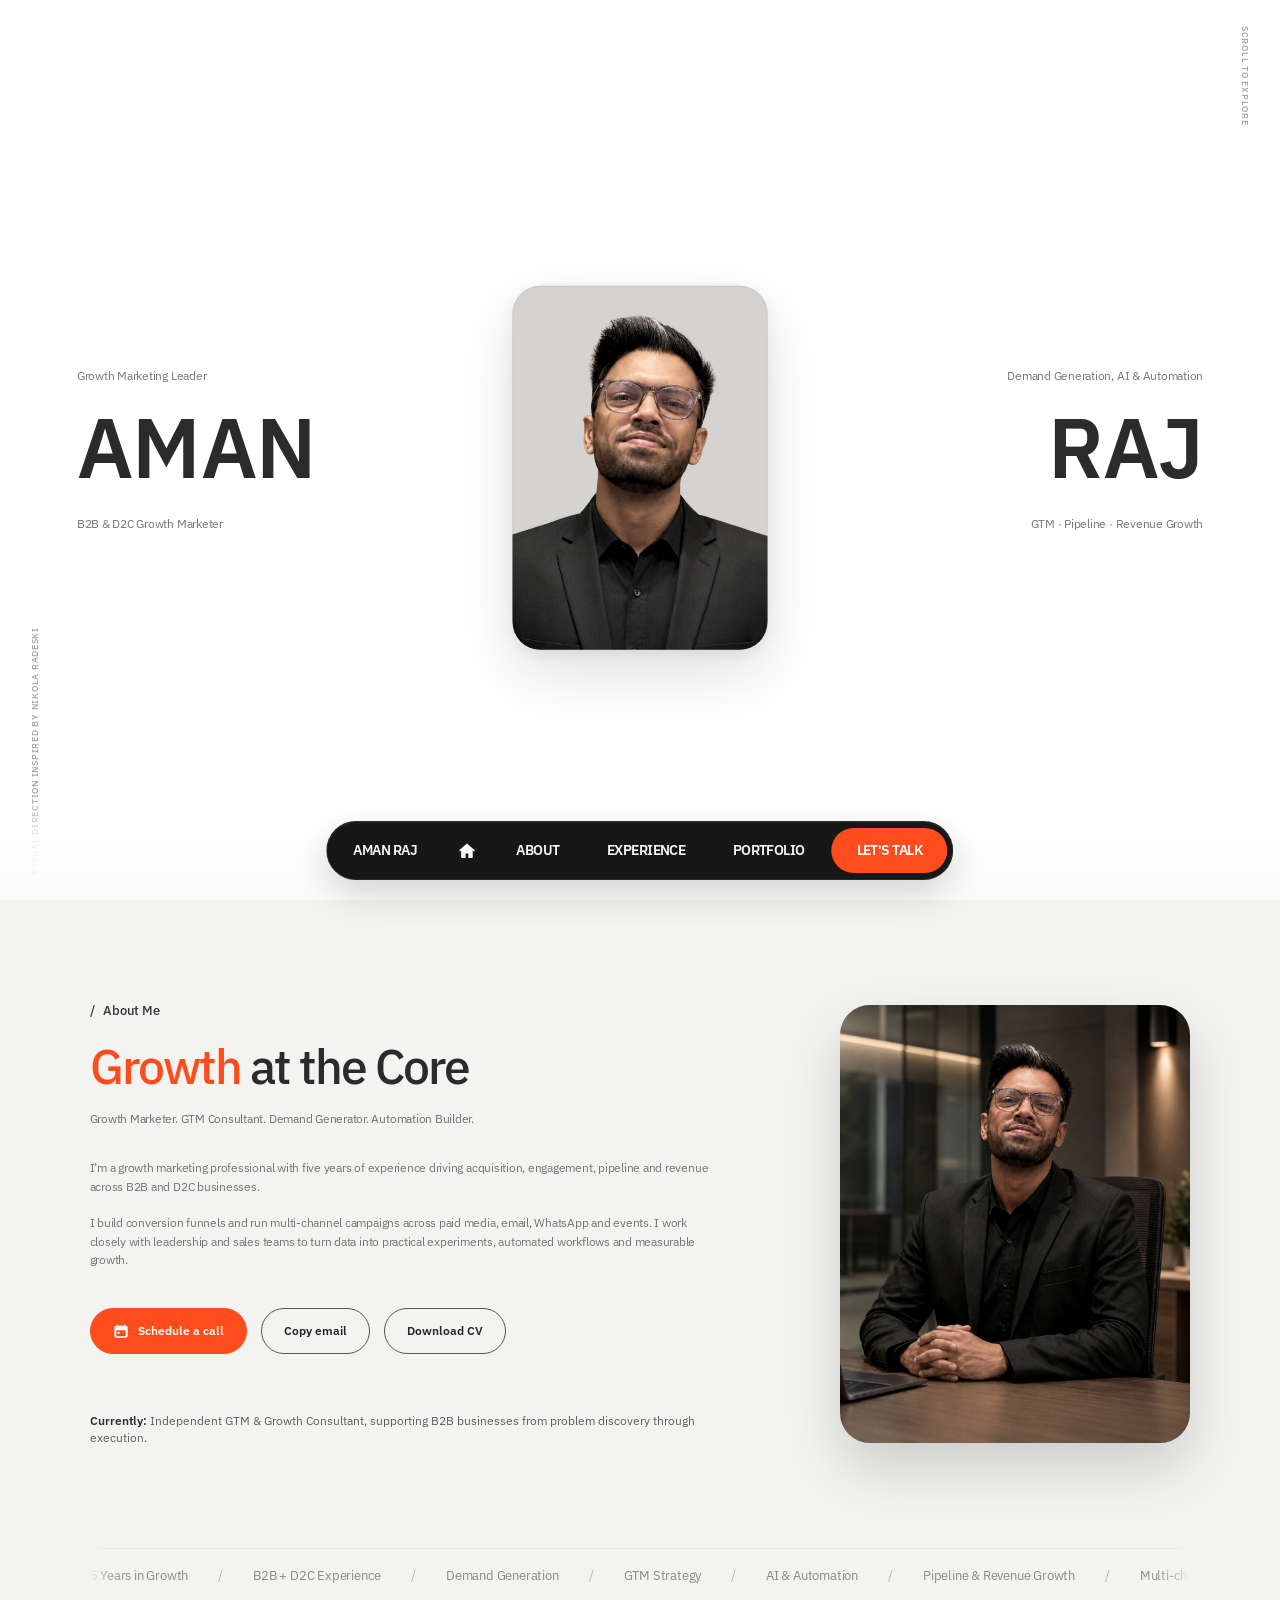
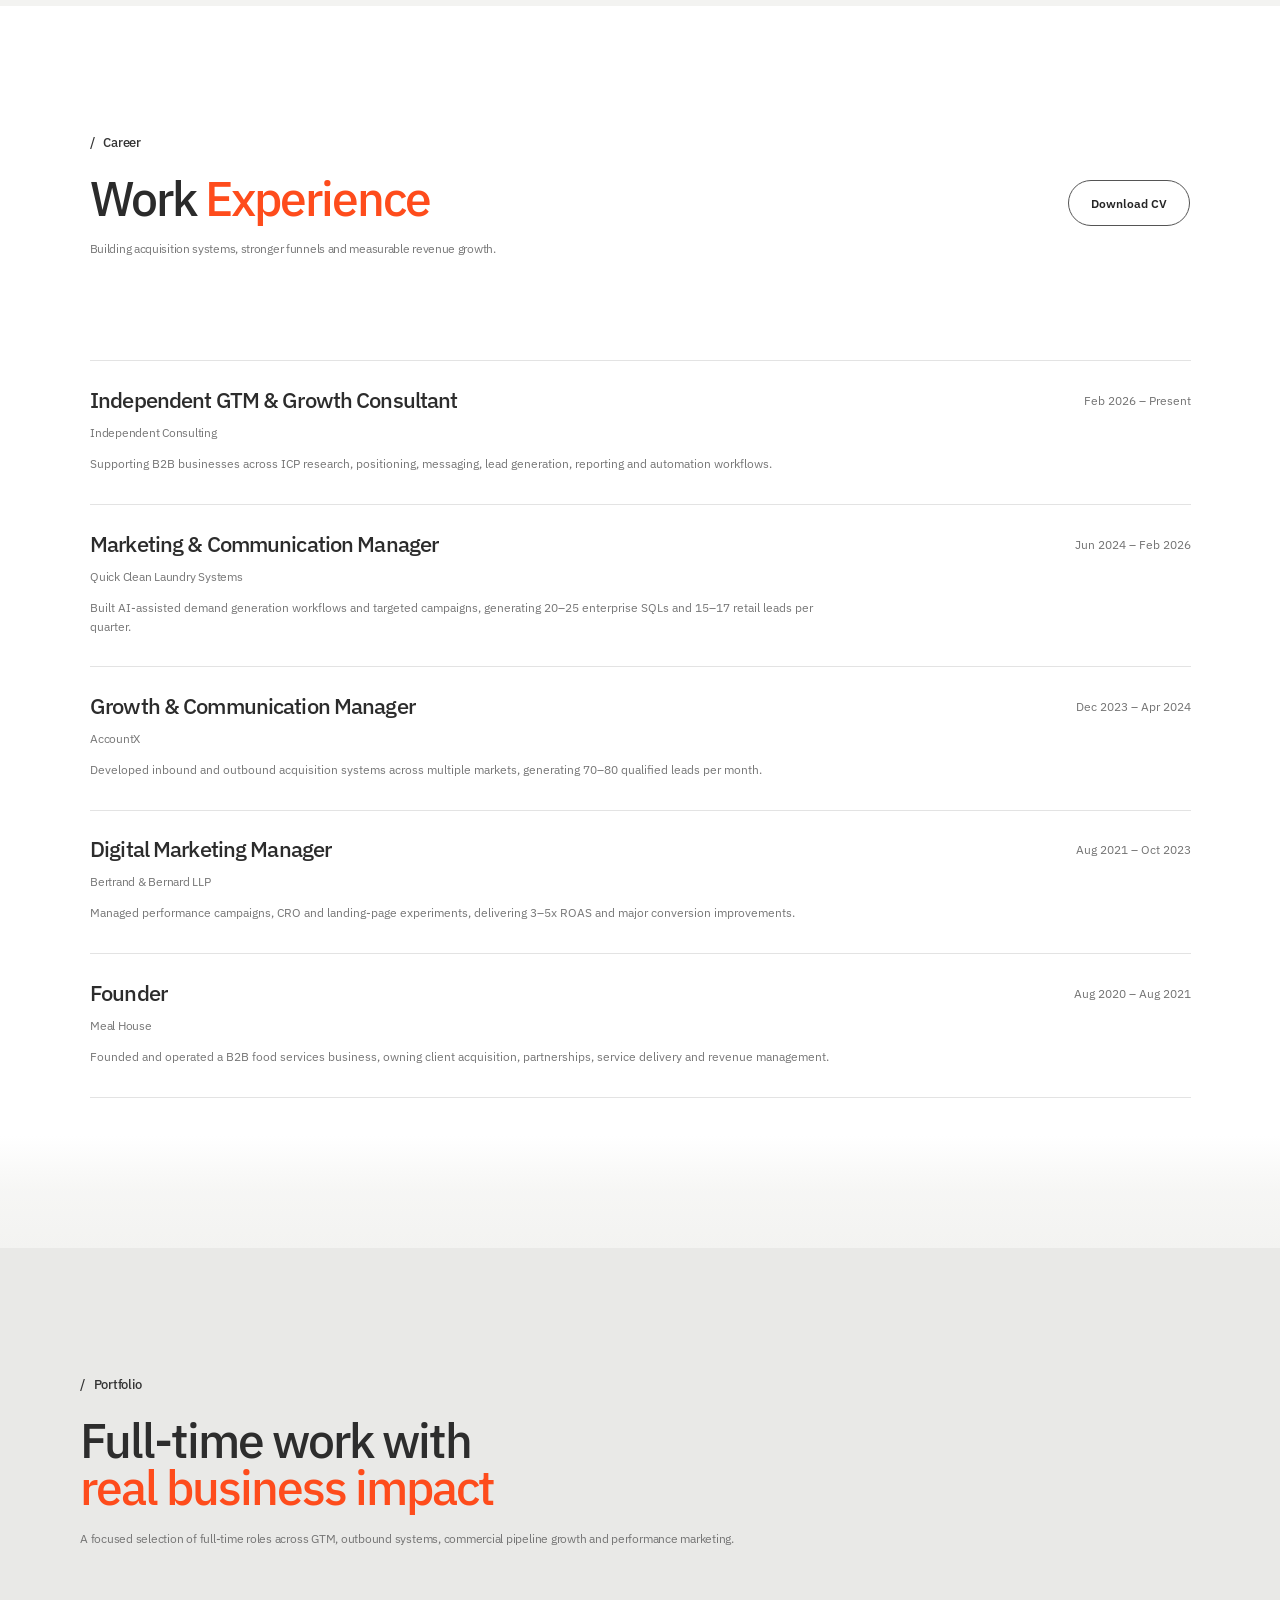
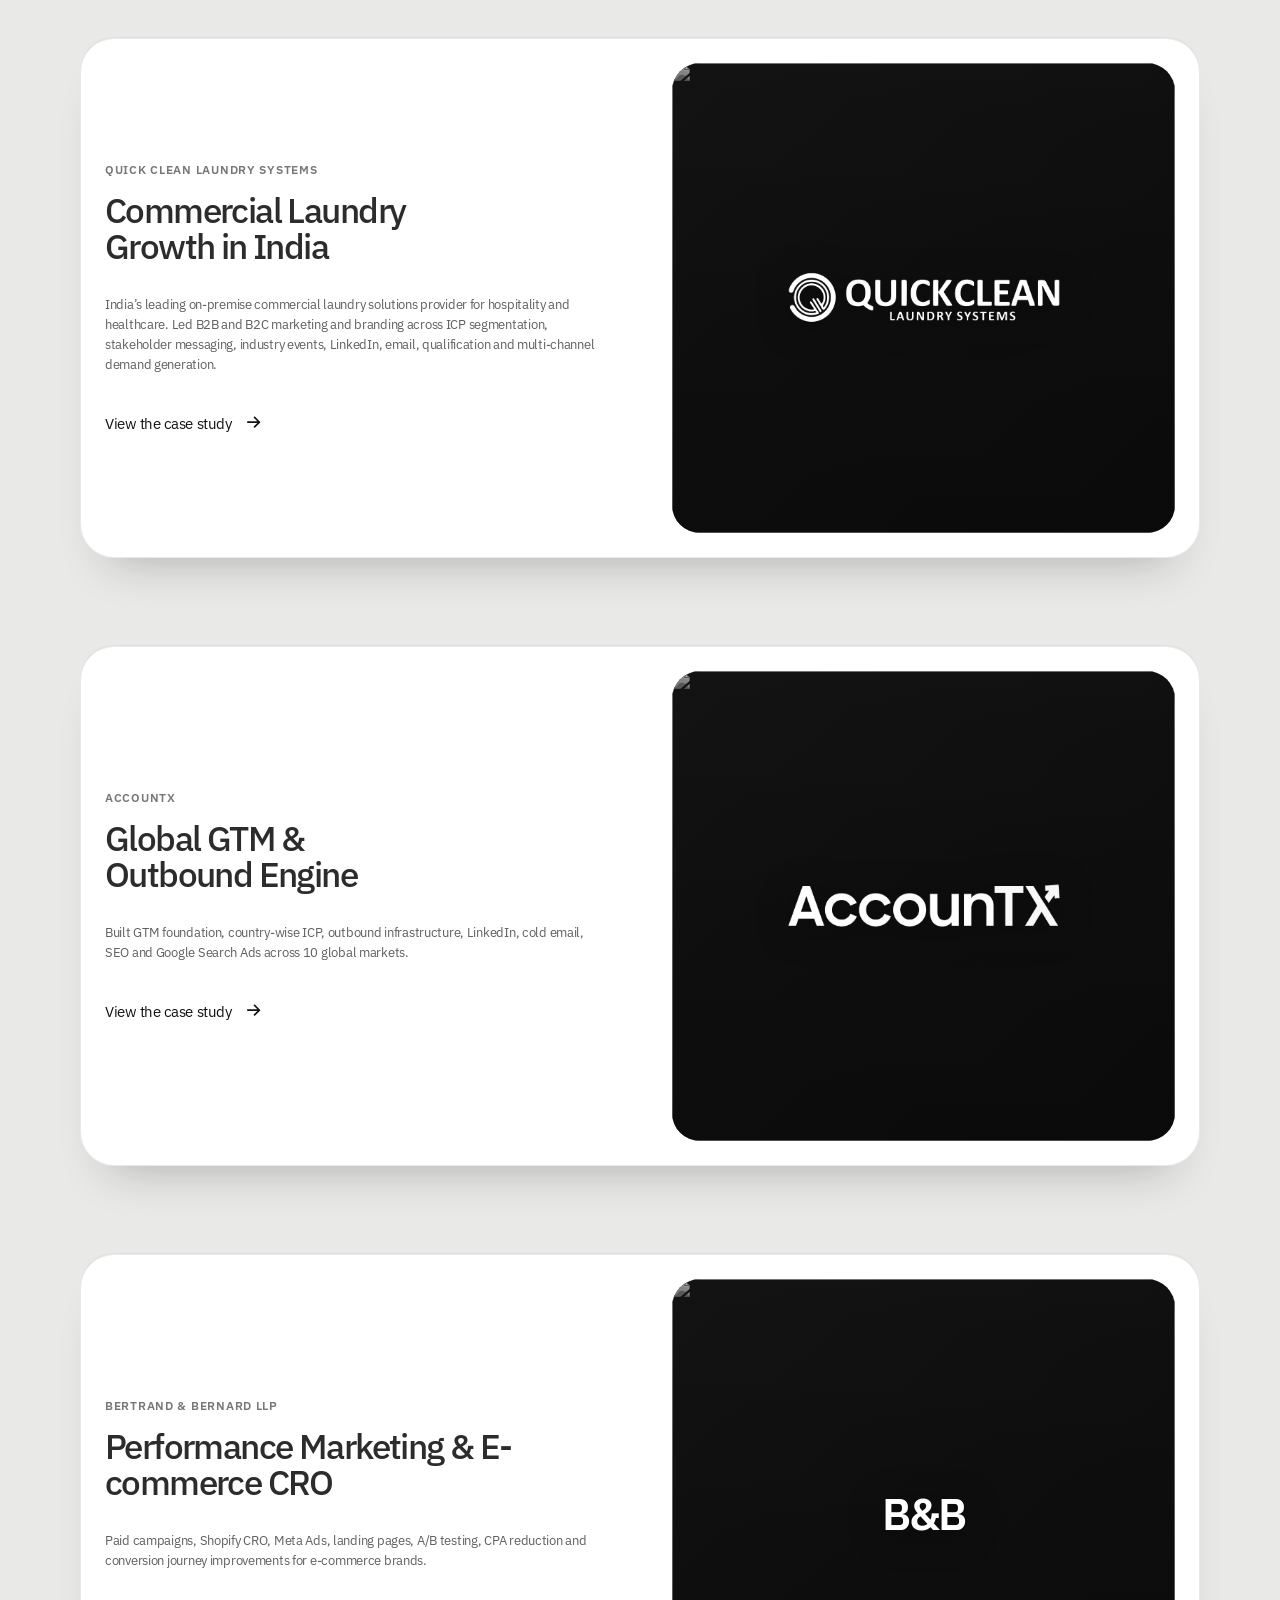
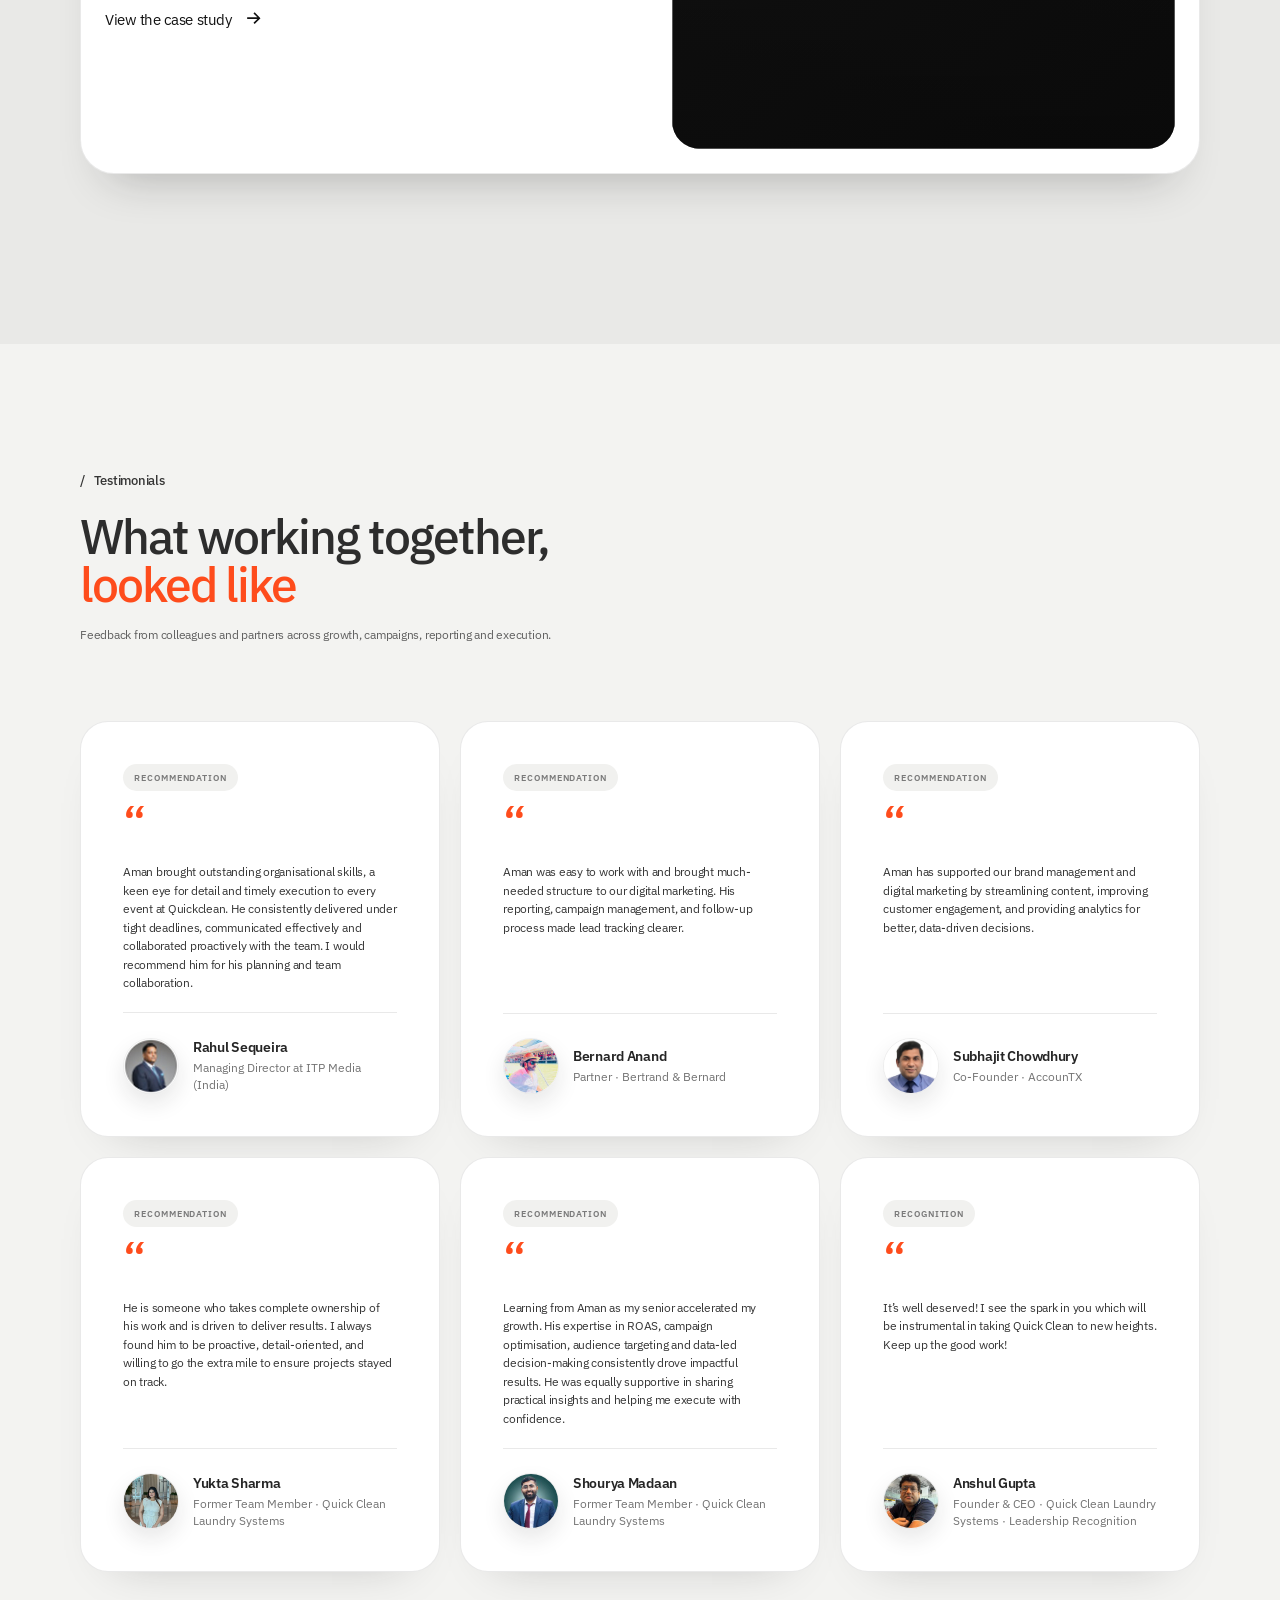
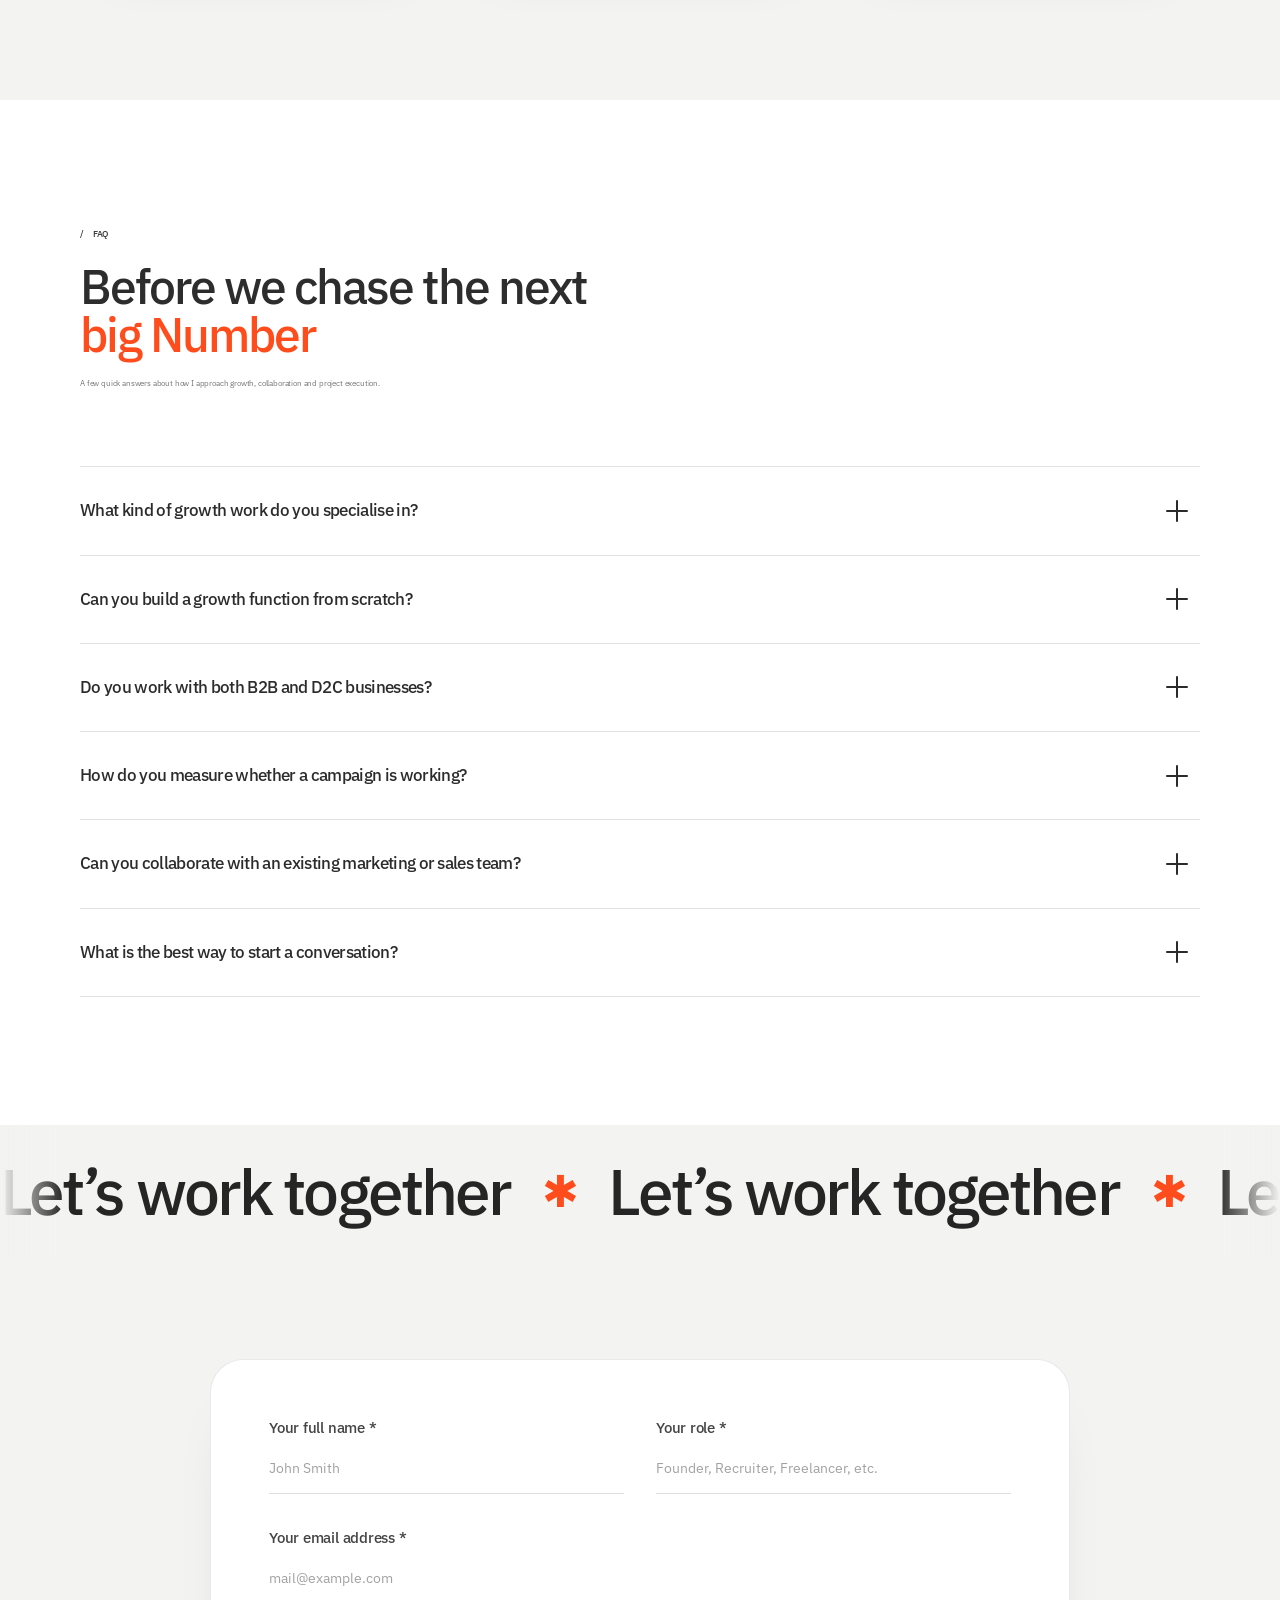
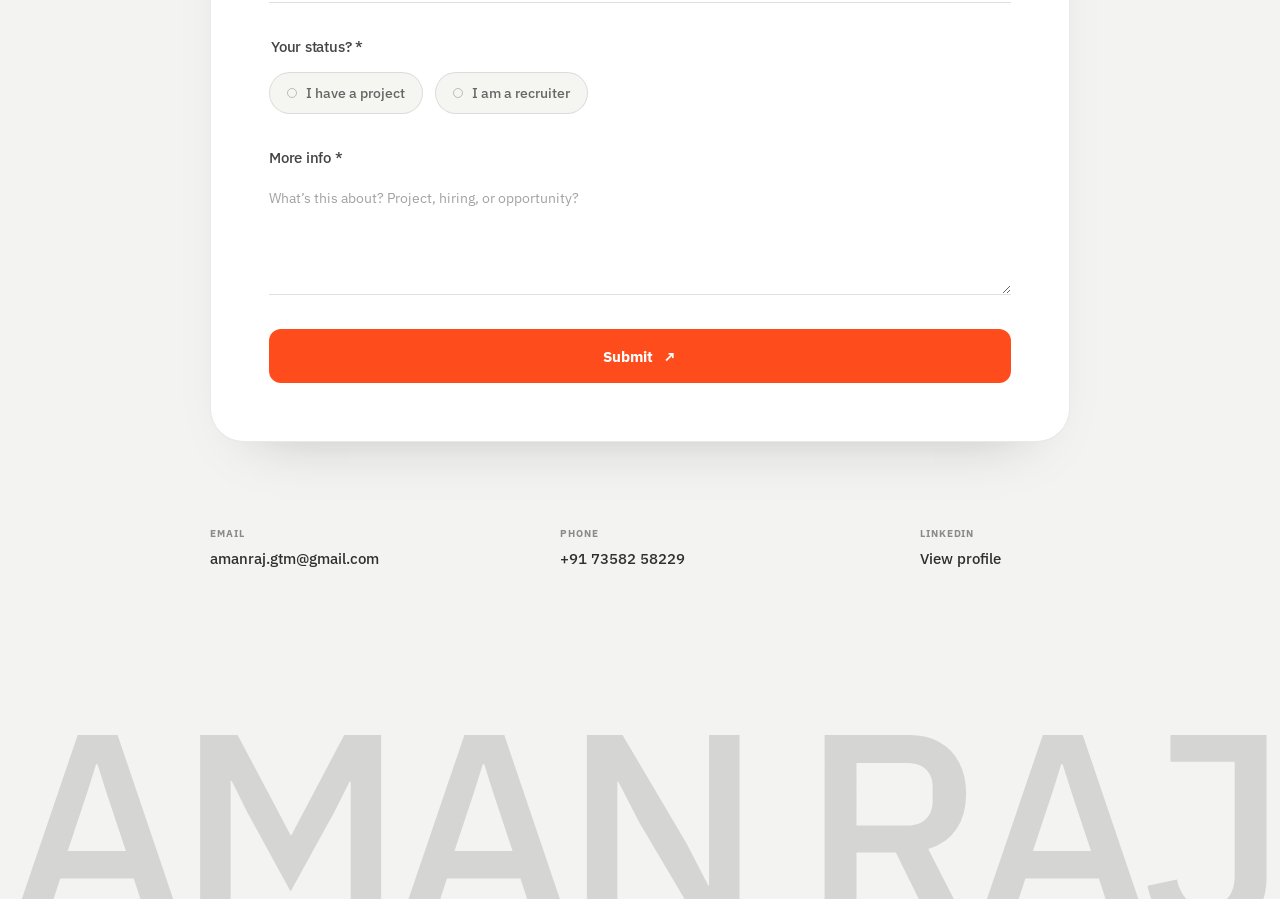
==== commit f887bd70: "Add files via upload" ====
--- a/index.html
+++ b/index.html
@@ -398,8 +398,8 @@
 <h3 class="career-role">Marketing &amp; Communication Manager</h3>
 <p class="career-company">Quick Clean Laundry Systems</p>
 <p class="career-summary">
-                Built demand generation and AI-assisted marketing workflows,
-                generated enterprise SQLs and contributed to a ₹200 Cr+ sales pipeline.
+                Built AI-assisted demand generation workflows and targeted campaigns, 
+                generating 20–25 enterprise SQLs and 15–17 retail leads per quarter.
               </p>
 </div>
 <time class="career-date">Jun 2024 – Feb 2026</time>
@@ -531,7 +531,7 @@
 <header class="testimonials-header">
 <p class="section-kicker">Testimonials</p>
 <h2 class="testimonials-title" id="testimonials-title">
-            The Impact, <span class="accent">in Their Words</span>
+            What working together,<br/> <span class="accent">looked like</span>
 </h2>
 <p class="testimonials-intro">
             Feedback from colleagues and partners across growth, campaigns, reporting and execution.
@@ -539,24 +539,31 @@
 </header>
 <div class="testimonials-grid">
 <article class="testimonial-card">
-<div>
-<span class="testimonial-draft">Recommendation</span>
-<p aria-hidden="true" class="testimonial-quote-mark">“</p>
-<p class="testimonial-copy">
-                Working with Aman at Quick Clean Laundry Solutions was great.
-                As our Marketing and Communications Manager, he brought a lot
-                of creativity and thought to his work.
-              </p>
-</div>
-<footer class="testimonial-person">
-<img alt="Portrait of Rajiv" class="testimonial-avatar" src="[data-uri]"/>
-<div class="testimonial-person-text">
-<p class="testimonial-name">Rajiv Sharma</p>
-<p class="testimonial-role">
-                Territory Manager · Quick Clean Laundry Systems
-              </p>
-</div>
-</footer>
+  <div>
+    <span class="testimonial-draft">Recommendation</span>
+    <p aria-hidden="true" class="testimonial-quote-mark">“</p>
+    <p class="testimonial-copy">
+      Aman brought outstanding organisational skills, a keen eye for detail
+      and timely execution to every event at Quickclean. He consistently
+      delivered under tight deadlines, communicated effectively and
+      collaborated proactively with the team. I would recommend him for his
+      planning and team collaboration.
+    </p>
+  </div>
+
+  <footer class="testimonial-person">
+    <img
+      alt="Portrait of Rahul Sequeira"
+      class="testimonial-avatar"
+      src="[data-uri]"
+    />
+    <div class="testimonial-person-text">
+      <p class="testimonial-name">Rahul Sequeira</p>
+      <p class="testimonial-role">
+        Managing Director at ITP Media (India)
+      </p>
+    </div>
+  </footer>
 </article>
 <article class="testimonial-card">
 <div>
@@ -660,7 +667,7 @@
 <header class="faq-header">
 <p class="section-kicker">FAQ</p>
 <h2 class="faq-title" id="faq-title">
-        Questions before <span class="accent">we work together</span>
+        Before we chase the next<br/> <span class="accent">big Number</span>
 </h2>
 <p class="faq-intro">
         A few quick answers about how I approach growth, collaboration and
--- a/assets/css/common.css
+++ b/assets/css/common.css
@@ -1,3052 +1,3313 @@
-@import url("https://fonts.googleapis.com/css2?family=IBM+Plex+Sans:wght@400;500;600;700&display=swap");
-:root {
-  --font-heading: "IBM Plex Sans", -apple-system, BlinkMacSystemFont, "Segoe UI", sans-serif;
-  --font-body: "IBM Plex Sans", -apple-system, BlinkMacSystemFont, "Segoe UI", sans-serif;
-  --background: #ffffff;
-  --text: #2b2b2b;
-  --muted: #777777;
-  --menu-background: #171717;
-  --menu-text: #f6f6f6;
-  --accent: #FE4C1C;
-  --portrait-radius: 28px;
-}
-/* Global typography system */
-body,
-button,
-input,
-textarea,
-select {
-  font-family: var(--font-body);
-}
-
-h1,
-h2,
-h3,
-h4,
-h5,
-h6,
-.hero-name,
-.footer-outline-name,
-.faq-question,
-.case-logo-text {
-  font-family: var(--font-heading);
-}
-
-.top-nav,
-.top-nav a,
-.mobile-brand,
-.mobile-menu-toggle,
-.mobile-menu-panel,
-.mobile-menu-panel a,
-.about-button,
-.case-link,
-.footer-contact,
-.footer-bottom {
-  font-family: var(--font-body);
-}
-
-
-* {
-  box-sizing: border-box;
-}
-
-html {
-  scroll-behavior: smooth;
-}
-
-body {
-  margin: 0;
-  overflow-x: hidden;
-  background: var(--background);
-  color: var(--text);
-  font-family: var(--font-body);
-  -webkit-font-smoothing: antialiased;
-  text-rendering: optimizeLegibility;
-}
-
-a {
-  color: inherit;
-  text-decoration: none;
-}
-
-.hero {
-  position: relative;
-  min-height: 100svh;
-  overflow: hidden;
-  background: #ffffff;
-  isolation: isolate;
-}
-
-
-/* Auto-hiding top navigation, with no blur layer */
-.top-menu-shell {
-  position: fixed;
-  top: auto;
-  bottom: 20px;
-  left: 50%;
-  z-index: 2147483647;
-  width: max-content;
-  max-width: calc(100vw - 24px);
-  border-radius: 999px;
-  opacity: 1;
-  transform: translateX(-50%);
-  transition:
-    transform 260ms ease,
-    opacity 200ms ease;
-}
-
-.top-menu-shell.menu-hidden {
-  opacity: 0;
-  transform: translate(-50%, calc(100% + 42px));
-  pointer-events: none;
-}
-
-.top-nav {
-  position: relative;
-  display: flex;
-  align-items: center;
-  gap: 5px;
-  width: max-content;
-  max-width: calc(100vw - 24px);
-  padding: 5px;
-  overflow: hidden;
-  border: 1px solid rgba(255, 255, 255, 0.08);
-  border-radius: inherit;
-  color: var(--menu-text);
-  background: #171717;
-  box-shadow:
-    0 14px 34px rgba(0, 0, 0, 0.16),
-    inset 0 1px 0 rgba(255, 255, 255, 0.05);
-}
-
-.top-nav a {
-  min-height: 40px;
-  display: inline-flex;
-  align-items: center;
-  justify-content: center;
-  gap: 8px;
-  padding: 0 17px;
-  border-radius: 999px;
-  font-size: 11.9px;
-  font-weight: 600;
-  line-height: 1;
-  white-space: nowrap;
-  transition:
-    background-color 180ms ease,
-    transform 180ms ease;
-}
-
-.top-nav a:hover {
-  background: rgba(255, 255, 255, 0.10);
-  transform: translateY(-1px);
-}
-
-.top-nav .home-link {
-  width: 40px;
-  padding: 0;
-}
-
-.top-nav .contact-link {
-  padding-inline: 22px;
-  color: #ffffff;
-  background: var(--accent);
-}
-
-.top-nav .contact-link:hover {
-  background: #E43F14;
-}
-
-.home-icon {
-  width: 18px;
-  height: 18px;
-  fill: currentColor;
-}
-
-.hero-stage {
-  position: relative;
-  z-index: 2;
-  width: min(100%, 1600px);
-  min-height: 100svh;
-  margin: 0 auto;
-  padding: 110px clamp(40px, 6vw, 110px) 48px;
-}
-
-/* Portrait stays at the exact centre of the page, below the menu */
-.portrait-card {
-  position: absolute;
-  top: 52%;
-  left: 50%;
-  z-index: 5;
-  width: clamp(255px, 18vw, 330px);
-  aspect-ratio: 0.70;
-  overflow: hidden;
-  margin: 0;
-  border-radius: var(--portrait-radius);
-  background: #d1d1d1;
-  box-shadow:
-    0 24px 58px rgba(0, 0, 0, 0.12),
-    0 4px 14px rgba(0, 0, 0, 0.07);
-  transform: translate(-50%, -50%);
-}
-
-.portrait-card::after {
-  content: "";
-  position: absolute;
-  inset: 0;
-  pointer-events: none;
-  border: 1px solid rgba(0, 0, 0, 0.06);
-  border-radius: inherit;
-}
-
-.portrait-card img {
-  width: 100%;
-  height: 100%;
-  display: block;
-  object-fit: cover;
-  object-position: 50% 38%;
-  transform: scale(1.025);
-}
-
-.name-block {
-  position: absolute;
-  top: 50%;
-  z-index: 3;
-  width: min(34vw, 525px);
-  transform: translateY(-50%);
-}
-
-.name-block.left {
-  left: clamp(40px, 6vw, 110px);
-  text-align: left;
-}
-
-.name-block.right {
-  right: clamp(40px, 6vw, 110px);
-  text-align: right;
-}
-
-.eyebrow {
-  margin: 0 0 24px;
-  color: var(--muted);
-  font-size: clamp(11.9px, 0.85vw, 15.3px);
-  font-weight: 400;
-  line-height: 1.3;
-  letter-spacing: -0.02em;
-}
-
-/* IBM Plex Sans Semibold heading style */
-.hero-name {
-  margin: 0;
-  font-family: var(--font-heading);
-  font-size: clamp(57.8px, 6.545vw, 123.25px);
-  font-weight: 600;
-  font-style: normal;
-  line-height: 0.95;
-  letter-spacing: -0.5px;
-  text-transform: uppercase;
-  white-space: nowrap;
-}
-
-.detail {
-  margin: 29px 0 0;
-  color: var(--muted);
-  font-size: clamp(11.9px, 0.85vw, 14.45px);
-  font-weight: 400;
-  line-height: 1.35;
-  letter-spacing: -0.02em;
-}
-
-.scroll-note {
-  position: absolute;
-  right: 28px;
-  bottom: 26px;
-  color: #a0a0a0;
-  font-size: 9.35px;
-  font-weight: 500;
-  letter-spacing: 0.08em;
-  text-transform: uppercase;
-  writing-mode: vertical-rl;
-}
-
-
-/* About section */
-
-.proof-strip {
-  position: relative;
-  overflow: hidden;
-  padding: 24px 0 28px;
-  background: #f3f3f1;
-  -webkit-mask-image: linear-gradient(
-    90deg,
-    transparent 0%,
-    #000 8%,
-    #000 92%,
-    transparent 100%
-  );
-  mask-image: linear-gradient(
-    90deg,
-    transparent 0%,
-    #000 8%,
-    #000 92%,
-    transparent 100%
-  );
-}
-
-.proof-strip-track {
-  display: flex;
-  width: max-content;
-  animation: proof-strip-scroll 26s linear infinite;
-}
-
-.proof-strip-group {
-  display: flex;
-  align-items: center;
-  flex-shrink: 0;
-  gap: 38px;
-  padding-right: 38px;
-  color: #343434;
-  font-family: var(--font-body);
-  font-size: clamp(15.3px, 1.53vw, 25.5px);
-  font-weight: 500;
-  line-height: 1.2;
-  white-space: nowrap;
-}
-
-.proof-strip-group span::after {
-  content: "/";
-  margin-left: 38px;
-  color: var(--accent);
-}
-
-@keyframes proof-strip-scroll {
-  from {
-    transform: translateX(0);
-  }
-
-  to {
-    transform: translateX(-50%);
-  }
-}
-
-.about-section {
-  --about-strip-gap: clamp(72px, 8vw, 112px);
-  position: relative;
-  font-family: var(--font-body);
-  min-height: auto;
-  display: block;
-  overflow: hidden;
-  padding: var(--about-strip-gap) clamp(28px, 7vw, 130px) 0;
-  background: #f3f3f1;
-}
-
-.about-shell {
-  width: min(100%, 1320px);
-  margin: 0 auto var(--about-strip-gap);
-  display: grid;
-  grid-template-columns: minmax(0, 1.28fr) minmax(280px, 0.72fr);
-  align-items: center;
-  gap: clamp(70px, 10vw, 170px);
-}
-
-.about-copy {
-  max-width: 760px;
-}
-
-.section-kicker {
-  margin: 0 0 24px;
-  font-family: var(--font-body);
-  color: #343434;
-  font-size: 12.75px;
-  font-weight: 500;
-  letter-spacing: -0.02em;
-}
-
-.section-kicker::before {
-  content: "/";
-  margin-right: 9px;
-}
-
-.about-title {
-  margin: 0;
-  max-width: 780px;
-  font-family: var(--font-heading);
-  font-size: clamp(35.7px, 3.74vw, 57.8px);
-  font-weight: 500;
-  line-height: 1;
-  letter-spacing: -2px;
-}
-
-.about-title .accent {
-  color: var(--accent);
-}
-
-.about-subtitle {
-  margin: 20px 0 0;
-  color: #707070;
-  font-size: clamp(11.9px, 0.85vw, 15.3px);
-  line-height: 1.35;
-  letter-spacing: -0.02em;
-}
-
-.about-body {
-  max-width: 700px;
-  margin-top: 32px;
-  color: #747474;
-  font-size: clamp(11.9px, 0.85vw, 15.3px);
-  line-height: 1.55;
-  letter-spacing: -0.02em;
-}
-
-.about-body p {
-  margin: 0 0 18px;
-}
-
-.about-actions {
-  display: flex;
-  flex-wrap: wrap;
-  gap: 14px;
-  margin-top: 38px;
-}
-
-.about-button {
-  min-height: 46px;
-  display: inline-flex;
-  align-items: center;
-  justify-content: center;
-  gap: 9px;
-  padding: 0 22px;
-  border: 1px solid #555555;
-  border-radius: 999px;
-  background: transparent;
-  color: #252525;
-  font: inherit;
-  font-size: 11.9px;
-  font-weight: 600;
-  cursor: pointer;
-  transition:
-    transform 180ms ease,
-    background-color 180ms ease,
-    color 180ms ease,
-    border-color 180ms ease;
-}
-
-.about-button:hover {
-  transform: translateY(-2px);
-  background: #242424;
-  border-color: #242424;
-  color: #ffffff;
-}
-
-.about-button.primary {
-  background: var(--accent);
-  border-color: var(--accent);
-  color: #ffffff;
-}
-
-.about-button.primary:hover {
-  background: #df7600;
-  border-color: #df7600;
-}
-
-.button-icon {
-  width: 16px;
-  height: 16px;
-  fill: currentColor;
-  flex: 0 0 auto;
-}
-
-.copy-status {
-  min-height: 20px;
-  margin: 10px 0 0;
-  color: #6f6f6f;
-  font-size: 11.05px;
-}
-
-.about-note {
-  max-width: 660px;
-  margin: 28px 0 0;
-  color: #5f5f5f;
-  font-size: clamp(11.9px, 0.85vw, 15.3px);
-  line-height: 1.45;
-}
-
-.about-note strong {
-  color: #2f2f2f;
-  font-weight: 600;
-}
-
-.about-visual {
-  justify-self: end;
-  width: min(100%, 390px);
-}
-
-.about-photo {
-  width: 100%;
-  aspect-ratio: 4 / 5;
-  overflow: hidden;
-  margin: 0;
-  border-radius: 30px;
-  background: #d1d1d1;
-  box-shadow: 0 25px 55px rgba(0, 0, 0, 0.16);
-}
-
-.about-photo img {
-  width: 100%;
-  height: 100%;
-  display: block;
-  object-fit: cover;
-  object-position: 50% 40%;
-  filter: saturate(0.82) contrast(1.03) brightness(0.98);
-  transform: scale(1.01);
-}
-
-.about-marquee {
-  position: relative;
-  right: auto;
-  bottom: auto;
-  left: 50%;
-  width: 100vw;
-  overflow: hidden;
-  padding: 24px 0 28px;
-  pointer-events: none;
-  transform: translateX(-50%);
-  -webkit-mask-image: linear-gradient(
-    90deg,
-    transparent 0%,
-    #000 10%,
-    #000 90%,
-    transparent 100%
-  );
-  mask-image: linear-gradient(
-    90deg,
-    transparent 0%,
-    #000 10%,
-    #000 90%,
-    transparent 100%
-  );
-}
-
-.about-marquee-track {
-  display: flex;
-  width: max-content;
-  animation: about-marquee-scroll 34s linear infinite;
-}
-
-.about-marquee-group {
-  display: flex;
-  align-items: center;
-  flex-shrink: 0;
-  gap: 38px;
-  padding-right: 38px;
-  color: #343434;
-  font-family: var(--font-body);
-  font-size: clamp(15.3px, 1.53vw, 25.5px);
-  font-weight: 500;
-  white-space: nowrap;
-}
-
-.about-marquee-group span::after {
-  content: "/";
-  margin-left: 38px;
-  color: var(--accent);
-}
-
-@keyframes about-marquee-scroll {
-  from {
-    transform: translateX(0);
-  }
-
-  to {
-    transform: translateX(-50%);
-  }
-}
-
-@media (max-width: 1050px) {
-  .about-shell {
-    grid-template-columns: minmax(0, 1fr) minmax(250px, 330px);
-    gap: 60px;
-  }
-}
-
-@media (max-width: 780px) {
-  .about-section {
-    --about-strip-gap: 64px;
-    min-height: auto;
-    padding: var(--about-strip-gap) 22px 0;
-  }
-
-  .about-shell {
-    grid-template-columns: 1fr;
-    gap: 58px;
-  }
-
-  .about-copy {
-    max-width: none;
-  }
-
-  .about-visual {
-    justify-self: center;
-    width: min(78vw, 350px);
-  }
-}
-
-@media (max-width: 520px) {
-  .about-title {
-    font-size: clamp(40.8px, 12.75vw, 61.2px);
-  }
-
-  .about-actions {
-    display: grid;
-    grid-template-columns: 1fr;
-  }
-
-  .about-button {
-    width: 100%;
-  }
-
-  .about-marquee-group {
-    gap: 26px;
-    padding-right: 26px;
-  }
-
-  .about-marquee-group span::after {
-    margin-left: 26px;
-  }
-}
-
-/* Career / work experience section */
-.career-section {
-  position: relative;
-  font-family: var(--font-body);
-  min-height: 100svh;
-  padding: clamp(100px, 10vw, 150px) clamp(28px, 7vw, 130px) 150px;
-  background: #ffffff;
-  overflow: hidden;
-}
-
-.career-shell {
-  width: min(100%, 1120px);
-  margin: 0 auto;
-}
-
-.career-header {
-  display: flex;
-  align-items: flex-start;
-  justify-content: space-between;
-  gap: 32px;
-  margin-bottom: clamp(68px, 8vw, 110px);
-}
-
-.career-heading-wrap {
-  max-width: 760px;
-}
-
-.career-title {
-  margin: 0;
-  font-family: var(--font-heading);
-  font-size: clamp(35.7px, 3.74vw, 57.8px);
-  font-weight: 500;
-  line-height: 1;
-  letter-spacing: -2px;
-}
-
-.career-title .accent {
-  color: var(--accent);
-}
-
-.career-subtitle {
-  margin: 18px 0 0;
-  color: #777777;
-  font-size: clamp(11.9px, 0.85vw, 15.3px);
-  line-height: 1.4;
-  letter-spacing: -0.025em;
-}
-
-.career-download {
-  margin-top: 46px;
-  flex: 0 0 auto;
-}
-
-.career-list {
-  position: relative;
-}
-
-.career-item {
-  position: relative;
-  filter: none !important;
-  display: grid;
-  grid-template-columns: minmax(0, 1fr) auto;
-  gap: 28px;
-  padding: 28px 0 30px;
-  border-bottom: 1px solid rgba(43, 43, 43, 0.13);
-  opacity: 1;
-  
-  transform: translateY(0);
-  transition:
-    filter 220ms linear,
-    opacity 220ms linear,
-    transform 220ms linear;
-  will-change: opacity, transform;
-}
-
-.career-item:first-child {
-  border-top: 1px solid rgba(43, 43, 43, 0.13);
-}
-
-.career-role {
-  margin: 0;
-  font-family: var(--font-heading);
-  color: #2c2c2c;
-  font-size: clamp(21.25px, 1.7vw, 28.9px);
-  font-weight: 500;
-  line-height: 1.08;
-  letter-spacing: -0.04em;
-}
-
-.career-company {
-  margin: 12px 0 0;
-  color: #777777;
-  font-size: clamp(11.9px, 0.85vw, 15.3px);
-  line-height: 1.4;
-  letter-spacing: -0.02em;
-}
-
-.career-summary {
-  max-width: 760px;
-  margin: 14px 0 0;
-  color: #767676;
-  font-size: clamp(11.9px, 0.85vw, 15.3px);
-  line-height: 1.55;
-}
-
-.career-date {
-  padding-top: 4px;
-  color: #737373;
-  font-size: clamp(11.9px, 0.85vw, 15.3px);
-  line-height: 1.3;
-  white-space: nowrap;
-  text-align: right;
-}
-
-.career-bottom-fade {
-  position: absolute;
-  right: 0;
-  bottom: 0;
-  left: 0;
-  height: 112px;
-  pointer-events: none;
-  background: linear-gradient(
-    to bottom,
-    rgba(243, 243, 241, 0) 0%,
-    rgba(243, 243, 241, 0.72) 48%,
-    #f3f3f1 100%
-  );
-}
-
-@media (max-width: 760px) {
-  .career-section {
-    min-height: auto;
-    padding: 90px 22px 120px;
-  }
-
-  .career-header {
-    display: block;
-    margin-bottom: 60px;
-  }
-
-  .career-download {
-    margin-top: 28px;
-  }
-
-  .career-item {
-    grid-template-columns: 1fr;
-    gap: 12px;
-    padding: 25px 0 27px;
-  }
-
-  .career-date {
-    grid-row: 1;
-    text-align: left;
-    font-size: 11.05px;
-  }
-
-  .career-role {
-    font-size: clamp(22.95px, 6.8vw, 34px);
-  }
-}
-
-
-/* Case studies: stacked cards */
-.services-section {
-  position: relative;
-  padding: clamp(100px, 10vw, 150px) clamp(24px, 6vw, 96px) 170px;
-  background: #e9e9e7;
-  font-family: var(--font-body);
-}
-
-.services-shell {
-  width: min(100%, 1120px);
-  margin: 0 auto;
-}
-
-.services-header {
-  max-width: 760px;
-  margin-bottom: clamp(60px, 7vw, 92px);
-}
-
-.services-title {
-  margin: 0;
-  color: #2d2d2d;
-  font-family: var(--font-heading);
-  font-size: clamp(35.7px, 3.74vw, 57.8px);
-  font-weight: 500;
-  line-height: 1;
-  letter-spacing: -2px;
-}
-
-.services-title .accent {
-  color: var(--accent);
-}
-
-.services-intro {
-  max-width: 680px;
-  margin: 18px 0 0;
-  color: #747474;
-  font-size: clamp(11.9px, 0.85vw, 15.3px);
-  line-height: 1.5;
-  letter-spacing: -0.02em;
-}
-
-.services-stack {
-  position: relative;
-}
-
-.service-card {
-  --stack-index: 0;
-  position: sticky;
-  top: calc(150px + (var(--stack-index) * 10px));
-  z-index: calc(10 + var(--stack-index));
-  height: 520px;
-  display: grid;
-  grid-template-columns: minmax(0, 1fr) clamp(320px, 31vw, 360px);
-  align-items: center;
-  gap: clamp(40px, 5vw, 72px);
-  margin-bottom: 88px;
-  padding: clamp(38px, 4.4vw, 56px);
-  overflow: hidden;
-  border: 1px solid rgba(43, 43, 43, 0.10);
-  border-radius: 34px;
-  background: #ffffff;
-  box-shadow:
-    0 -1px 0 rgba(30, 30, 30, 0.045),
-    0 30px 48px -30px rgba(24, 24, 24, 0.30);
-}
-
-.service-card:last-child {
-  margin-bottom: 0;
-}
-
-.service-copy {
-  min-width: 0;
-  max-width: 590px;
-  display: flex;
-  flex-direction: column;
-  justify-content: center;
-  align-self: stretch;
-}
-
-.service-title {
-  margin: 0;
-  color: #2c2c2c;
-  font-size: clamp(28.9px, 2.762vw, 44.2px);
-  font-weight: 500;
-  line-height: 1.03;
-  letter-spacing: -0.045em;
-}
-
-.service-description {
-  max-width: 560px;
-  margin: 30px 0 0;
-  color: #5f5f5f;
-  font-size: clamp(12.75px, 0.85vw, 15.3px);
-  line-height: 1.58;
-  letter-spacing: -0.022em;
-}
-
-.case-link {
-  width: fit-content;
-  display: inline-flex;
-  align-items: center;
-  gap: 12px;
-  margin-top: 38px;
-  color: #121212;
-  font-size: 15.3px;
-  font-weight: 400;
-  letter-spacing: -0.03em;
-  text-decoration: none;
-}
-
-.case-link:hover {
-  opacity: 0.66;
-}
-
-.case-link svg {
-  width: 20px;
-  height: 20px;
-  fill: currentColor;
-  flex: 0 0 auto;
-}
-
-.service-art {
-  position: relative;
-  width: min(100%, 320px);
-  height: auto;
-  aspect-ratio: 0.70;
-  max-height: none;
-  justify-self: end;
-  align-self: center;
-  overflow: hidden;
-  border-radius: 28px;
-  background: #111111;
-}
-
-.service-art img.case-bg-image {
-  width: 100%;
-  height: 100%;
-  display: block;
-  object-fit: cover;
-  object-position: center;
-  filter: grayscale(1) brightness(0.68) contrast(1.12);
-}
-
-.service-art::after {
-  content: "";
-  position: absolute;
-  inset: 0;
-  background:
-    linear-gradient(180deg, rgba(0, 0, 0, 0.12), rgba(0, 0, 0, 0.36)),
-    linear-gradient(135deg, rgba(255, 255, 255, 0.02), rgba(0, 0, 0, 0.10));
-  pointer-events: none;
-}
-
-.case-logo-overlay {
-  position: absolute;
-  top: 50%;
-  left: 50%;
-  z-index: 2;
-  width: min(72%, 285px);
-  height: 104px;
-  display: flex;
-  align-items: center;
-  justify-content: center;
-  transform: translate(-50%, -50%);
-}
-
-.case-logo-overlay img {
-  width: 100%;
-  height: 100%;
-  display: block;
-  object-fit: contain;
-  filter: drop-shadow(0 4px 18px rgba(0, 0, 0, 0.48));
-}
-
-.case-logo-text {
-  color: #ffffff;
-  font-family: var(--font-heading);
-  font-size: clamp(42.5px, 3.4vw, 56.1px);
-  font-weight: 600;
-  line-height: 1;
-  letter-spacing: -0.05em;
-  text-transform: uppercase;
-  filter: drop-shadow(0 4px 18px rgba(0, 0, 0, 0.48));
-}
-
-
-@media (max-width: 900px) {
-  .proof-strip {
-    padding: 20px 0 24px;
-  }
-
-  .proof-strip-group {
-    gap: 26px;
-    padding-right: 26px;
-    font-size: 15.3px;
-  }
-
-  .proof-strip-group span::after {
-    margin-left: 26px;
-  }
-}
-
-@media (max-width: 900px) {
-  .services-section {
-    padding: 92px 22px 130px;
-  }
-
-  .service-card {
-    top: calc(112px + (var(--stack-index) * 7px));
-    height: auto;
-    min-height: 700px;
-    grid-template-columns: 1fr;
-    gap: 34px;
-    margin-bottom: 66px;
-    padding: 34px;
-  }
-
-  .service-copy {
-    align-self: auto;
-  }
-
-  .service-art {
-    width: min(76vw, 320px);
-    height: auto;
-    aspect-ratio: 0.70;
-    justify-self: center;
-  }
-}
-
-@media (max-width: 520px) {
-  .service-card {
-    top: calc(98px + (var(--stack-index) * 5px));
-    min-height: 640px;
-    margin-bottom: 50px;
-    padding: 24px;
-    border-radius: 26px;
-  }
-
-  .service-title {
-    font-size: clamp(25.5px, 8.5vw, 37.4px);
-  }
-
-  .service-art {
-    height: 340px;
-    border-radius: 22px;
-  }
-
-  .case-logo-overlay {
-    width: min(74%, 245px);
-    height: 90px;
-  }
-
-  .case-logo-text {
-    font-size: 37.4px;
-  }
-}
-
-@media (prefers-reduced-motion: reduce) {
-  .service-card {
-    position: relative;
-    top: auto;
-  }
-}
-
-
-/* Testimonials */
-.testimonials-section {
-  position: relative;
-  padding: clamp(100px, 10vw, 150px) clamp(24px, 6vw, 96px);
-  background: #f3f3f1;
-  font-family: var(--font-body);
-}
-
-.testimonials-shell {
-  width: min(100%, 1120px);
-  margin: 0 auto;
-}
-
-.testimonials-header {
-  max-width: 760px;
-  margin-bottom: clamp(54px, 6vw, 82px);
-}
-
-.testimonials-title {
-  margin: 0;
-  color: #2d2d2d;
-  font-size: clamp(35.7px, 3.74vw, 57.8px);
-  font-weight: 500;
-  line-height: 1;
-  letter-spacing: -2px;
-}
-
-.testimonials-title .accent {
-  color: var(--accent);
-}
-
-.testimonials-intro {
-  max-width: 620px;
-  margin: 18px 0 0;
-  color: #5f5f5f;
-  font-size: clamp(11.9px, 0.85vw, 15.3px);
-  line-height: 1.5;
-  letter-spacing: -0.02em;
-}
-
-.testimonials-grid {
-  display: grid;
-  grid-template-columns: repeat(3, minmax(0, 1fr));
-  gap: 20px;
-}
-
-.testimonial-card {
-  min-height: 360px;
-  display: flex;
-  flex-direction: column;
-  justify-content: space-between;
-  padding: clamp(28px, 3.4vw, 42px);
-  border: 1px solid rgba(43, 43, 43, 0.10);
-  border-radius: 28px;
-  background: #ffffff;
-  box-shadow: 0 22px 48px -36px rgba(22, 22, 22, 0.28);
-}
-
-.testimonial-quote-mark {
-  margin: 0 0 24px;
-  color: var(--accent);
-  font-size: 45.9px;
-  font-weight: 500;
-  line-height: 0.7;
-}
-
-.testimonial-copy {
-  margin: 0;
-  color: #343434;
-  font-size: clamp(11.9px, 0.85vw, 15.3px);
-  font-weight: 400;
-  line-height: 1.55;
-  letter-spacing: -0.02em;
-}
-
-.testimonial-person {
-  margin-top: 38px;
-  padding-top: 24px;
-  border-top: 1px solid rgba(43, 43, 43, 0.10);
-}
-
-.testimonial-name {
-  margin: 0;
-  color: #252525;
-  font-size: 14.45px;
-  font-weight: 600;
-  letter-spacing: -0.02em;
-}
-
-.testimonial-role {
-  margin: 7px 0 0;
-  color: #747474;
-  font-size: 11.9px;
-  line-height: 1.4;
-}
-
-.testimonial-draft {
-  display: inline-flex;
-  margin-bottom: 16px;
-  padding: 7px 11px;
-  border-radius: 999px;
-  color: #7a7a7a;
-  background: #f1f1ef;
-  font-size: 9.35px;
-  font-weight: 600;
-  letter-spacing: 0.10em;
-  text-transform: uppercase;
-}
-
-@media (max-width: 960px) {
-  .testimonials-grid {
-    grid-template-columns: 1fr;
-  }
-
-  .testimonial-card {
-    min-height: auto;
-  }
-}
-
-@media (max-width: 520px) {
-  .testimonials-section {
-    padding: 88px 22px;
-  }
-
-  .testimonial-card {
-    padding: 26px;
-    border-radius: 24px;
-  }
-}
-
-
-/* Footer */
-.site-footer {
-  position: relative;
-  min-height: 100svh;
-  display: flex;
-  align-items: center;
-  overflow: hidden;
-  padding: 120px clamp(24px, 6vw, 96px) 70px;
-  background: #f3f3f1;
-  font-family: var(--font-body);
-}
-
-.footer-outline-name {
-  position: absolute;
-  top: clamp(40px, 8vh, 90px);
-  left: 50%;
-  z-index: 0;
-  width: max-content;
-  color: transparent;
-  font-family: var(--font-heading);
-  font-size: clamp(110.5px, 15.3vw, 280.5px);
-  font-weight: 500;
-  line-height: 0.8;
-  letter-spacing: -0.06em;
-  text-transform: uppercase;
-  white-space: nowrap;
-  -webkit-text-stroke: 1px rgba(43, 43, 43, 0.09);
-  transform: translateX(-50%);
-  pointer-events: none;
-  user-select: none;
-}
-
-.footer-marquee {
-  position: absolute;
-  top: clamp(255px, 35vh, 355px);
-  right: 0;
-  left: 0;
-  z-index: 1;
-  overflow-x: hidden;
-  overflow-y: visible;
-  padding-block: 0.22em 0.28em;
-  -webkit-mask-image: linear-gradient(
-    90deg,
-    transparent 0%,
-    #000 6%,
-    #000 94%,
-    transparent 100%
-  );
-  mask-image: linear-gradient(
-    90deg,
-    transparent 0%,
-    #000 6%,
-    #000 94%,
-    transparent 100%
-  );
-}
-
-.footer-marquee-track {
-  display: flex;
-  width: max-content;
-  animation: footer-marquee-scroll 24s linear infinite;
-}
-
-.footer-marquee-group {
-  display: flex;
-  align-items: center;
-  flex-shrink: 0;
-  gap: 34px;
-  padding-right: 34px;
-  color: #2b2b2b;
-  font-size: clamp(40.8px, 4.845vw, 86.7px);
-  font-weight: 500;
-  line-height: 1.14;
-  letter-spacing: -0.045em;
-  white-space: nowrap;
-}
-
-.footer-marquee-group span::after {
-  content: "✱";
-  display: inline-block;
-  margin-left: 34px;
-  color: #2b2b2b;
-}
-
-@keyframes footer-marquee-scroll {
-  from {
-    transform: translateX(0);
-  }
-
-  to {
-    transform: translateX(-50%);
-  }
-}
-
-.footer-shell {
-  position: relative;
-  z-index: 2;
-  width: min(100%, 1100px);
-  min-height: 560px;
-  margin: 0 auto;
-  display: flex;
-  flex-direction: column;
-  justify-content: flex-end;
-}
-
-.footer-contact {
-  margin: 0 auto 105px;
-  text-align: center;
-}
-
-.footer-contact a {
-  display: flex;
-  align-items: center;
-  justify-content: center;
-  gap: 10px;
-  margin: 8px 0;
-  color: #2f2f2f;
-  font-size: clamp(12.75px, 0.85vw, 15.3px);
-  font-weight: 500;
-  letter-spacing: -0.02em;
-  transition: opacity 180ms ease;
-}
-
-.footer-contact a:hover {
-  opacity: 0.62;
-}
-
-.footer-icon {
-  width: 17px;
-  height: 17px;
-  fill: currentColor;
-  flex: 0 0 auto;
-}
-
-.footer-bottom {
-  display: flex;
-  align-items: center;
-  justify-content: space-between;
-  gap: 24px;
-  color: #3d3d3d;
-  font-size: 11.05px;
-  line-height: 1.4;
-}
-
-@media (max-width: 760px) {
-  .site-footer {
-    min-height: 760px;
-    padding: 100px 22px 48px;
-  }
-
-  .footer-outline-name {
-    top: 70px;
-    font-size: clamp(93.5px, 25.5vw, 161.5px);
-  }
-
-  .footer-marquee {
-    top: 250px;
-  }
-
-  .footer-marquee-group {
-    gap: 24px;
-    padding-right: 24px;
-    font-size: clamp(35.7px, 11.05vw, 61.2px);
-  }
-
-  .footer-marquee-group span::after {
-    margin-left: 24px;
-  }
-
-  .footer-shell {
-    min-height: 610px;
-  }
-
-  .footer-contact {
-    margin-bottom: 82px;
-  }
-}
-
-@media (max-width: 480px) {
-  .footer-bottom {
-    align-items: flex-start;
-    flex-direction: column;
-    gap: 8px;
-  }
-}
-
-
-@media (max-width: 1120px) {
-  .hero-name {
-    font-size: clamp(51px, 6.12vw, 81.6px);
-  }
-
-  .name-block {
-    width: 31vw;
-  }
-
-  .portrait-card {
-    width: clamp(235px, 24vw, 285px);
-  }
-}
-
-@media (max-width: 820px) {
-  .hero {
-    min-height: auto;
-  }
-
-  .top-menu-shell {
-    top: auto;
-    bottom: 14px;
-    max-width: calc(100vw - 20px);
-  }
-
-  .top-nav {
-    max-width: calc(100vw - 20px);
-    overflow-x: auto;
-    justify-content: flex-start;
-    scrollbar-width: none;
-  }
-
-  .top-nav a {
-    min-height: 38px;
-    padding-inline: 14px;
-    font-size: 11.05px;
-  }
-
-  .top-nav .home-link {
-    width: 38px;
-  }
-
-  .hero-stage {
-    min-height: auto;
-    display: grid;
-    grid-template-columns: 1fr 1fr;
-    grid-template-areas:
-      "left right"
-      "photo photo";
-    align-items: start;
-    gap: 38px 18px;
-    padding: 120px 22px 56px;
-  }
-
-  .name-block,
-  .portrait-card {
-    position: relative;
-    top: auto;
-    right: auto;
-    left: auto;
-    width: auto;
-    transform: none;
-  }
-
-  .name-block.left {
-    grid-area: left;
-    text-align: left;
-  }
-
-  .name-block.right {
-    grid-area: right;
-    text-align: right;
-  }
-
-  .portrait-card {
-    grid-area: photo;
-    width: min(74vw, 340px);
-    justify-self: center;
-  }
-
-  .hero-name {
-    font-size: clamp(45.9px, 11.05vw, 81.6px);
-  }
-
-  .eyebrow {
-    min-height: 34px;
-    margin-bottom: 18px;
-  }
-
-  .detail {
-    margin-top: 20px;
-  }
-
-  .scroll-note {
-    display: none;
-  }
-}
-
-@media (max-width: 620px) {
-  .top-nav {
-    gap: 2px;
-    padding: 4px;
-  }
-
-  .top-nav a {
-    padding-inline: 12px;
-  }
-
-  .top-nav a {
-    padding-inline: 10px;
-    font-size: 10.2px;
-  }
-
-  .top-nav .contact-link {
-    padding-inline: 14px;
-  }
-
-  .hero-stage {
-    grid-template-columns: 1fr;
-    grid-template-areas:
-      "left"
-      "photo"
-      "right";
-    gap: 32px;
-    padding-top: 104px;
-  }
-
-  .name-block.left,
-  .name-block.right {
-    text-align: center;
-  }
-
-  .name-block.right {
-    display: flex;
-    flex-direction: column-reverse;
-  }
-
-  .eyebrow {
-    min-height: 0;
-    margin-bottom: 14px;
-  }
-
-  .name-block.right .eyebrow {
-    margin: 16px 0 0;
-  }
-
-  .name-block.right .detail {
-    display: none;
-  }
-
-  .hero-name {
-    font-size: clamp(57.8px, 17.85vw, 88.4px);
-  }
-
-  .portrait-card {
-    width: min(78vw, 310px);
-  }
-}
-
-@media (prefers-reduced-motion: reduce) {
-  *,
-  *::before,
-  *::after {
-    scroll-behavior: auto !important;
-    transition: none !important;
-  }
-}
-
-/* Prevent accidental element-level filters on major layout sections. */
-.top-menu-shell,
-.top-nav,
-.career-item,
-.service-card,
-.site-footer,
-.about-section,
-.services-section {
-  filter: none !important;
-}
-
-
-/* Smooth scrolling and responsive polish */
-html {
-  scroll-behavior: auto;
-  scroll-padding-top: 92px;
-}
-
-body {
-  min-width: 320px;
-  overscroll-behavior-y: none;
-}
-
-img,
-svg {
-  max-width: 100%;
-}
-
-button,
-a {
-  touch-action: manipulation;
-}
-
-section,
-footer {
-  scroll-margin-top: 92px;
-}
-
-.top-nav {
-  overscroll-behavior-inline: contain;
-}
-
-@media (max-width: 1024px) {
-  .about-shell,
-  .career-shell,
-  .services-shell,
-  .testimonials-shell,
-  .footer-shell {
-    width: min(100%, 900px);
-  }
-
-  .service-card {
-    grid-template-columns: minmax(0, 1fr) minmax(280px, 320px);
-    gap: 38px;
-  }
-}
-
-@media (max-width: 820px) {
-  html {
-    scroll-padding-top: 78px;
-  }
-
-  section,
-  footer {
-    scroll-margin-top: 78px;
-  }
-
-  .top-menu-shell {
-    width: calc(100vw - 20px);
-  }
-
-  .top-nav {
-    width: 100%;
-    max-width: none;
-    padding: 4px;
-  }
-
-  .top-nav a {
-    flex: 0 0 auto;
-  }
-
-  .about-title,
-  .career-title,
-  .services-title,
-  .testimonials-title {
-    font-size: clamp(34px, 7.225vw, 49.3px);
-    letter-spacing: -1.5px;
-  }
-
-  .career-header {
-    gap: 22px;
-  }
-
-  .service-card {
-    grid-template-columns: 1fr;
-    min-height: 0;
-  }
-
-  .service-art {
-    justify-self: center;
-  }
-
-  .testimonials-grid {
-    gap: 16px;
-  }
-}
-
-@media (max-width: 620px) {
-  .top-menu-shell {
-    top: 10px;
-    width: calc(100vw - 14px);
-    max-width: none;
-  }
-
-  .top-nav {
-    gap: 2px;
-    border-radius: 22px;
-  }
-
-  .top-nav a {
-    min-height: 36px;
-    padding-inline: 10px;
-    font-size: 9.775px;
-  }
-
-  .top-nav .home-link {
-    width: 36px;
-    min-width: 36px;
-  }
-
-  .top-nav .contact-link {
-    padding-inline: 13px;
-  }
-
-  .hero-stage {
-    gap: 24px;
-    padding: 88px 18px 48px;
-  }
-
-  .hero-name {
-    font-size: clamp(52.7px, 17vw, 78.2px);
-  }
-
-  .portrait-card {
-    width: min(76vw, 286px);
-  }
-
-  .eyebrow,
-  .detail,
-  .about-subtitle,
-  .about-body,
-  .about-note,
-  .career-subtitle,
-  .career-company,
-  .career-summary,
-  .services-intro,
-  .service-description,
-  .testimonials-intro,
-  .testimonial-copy {
-    font-size: 12.75px;
-  }
-
-  .proof-strip {
-    padding-block: 18px 22px;
-  }
-
-  .proof-strip-group,
-  .about-marquee-group {
-    font-size: 13.6px;
-  }
-
-  .about-section {
-    --about-strip-gap: 54px;
-    padding-inline: 18px;
-  }
-
-  .about-shell {
-    gap: 42px;
-  }
-
-  .about-title,
-  .career-title,
-  .services-title,
-  .testimonials-title {
-    font-size: clamp(32.3px, 10.2vw, 42.5px);
-    line-height: 1.02;
-    letter-spacing: -1.25px;
-  }
-
-  .about-visual {
-    width: min(84vw, 340px);
-  }
-
-  .about-actions {
-    gap: 10px;
-  }
-
-  .career-section,
-  .services-section,
-  .testimonials-section {
-    padding-right: 18px;
-    padding-left: 18px;
-  }
-
-  .career-section {
-    padding-top: 78px;
-    padding-bottom: 96px;
-  }
-
-  .career-header {
-    margin-bottom: 46px;
-  }
-
-  .career-role {
-    font-size: clamp(21.25px, 6.8vw, 28.9px);
-  }
-
-  .career-bottom-fade {
-    display: none;
-  }
-
-  .services-section {
-    padding-top: 78px;
-    padding-bottom: 100px;
-  }
-
-  .service-card {
-    position: relative;
-    top: auto;
-    min-height: 0;
-    margin-bottom: 28px;
-    padding: 24px;
-    border-radius: 26px;
-  }
-
-  .service-card:last-child {
-    margin-bottom: 0;
-  }
-
-  .service-title {
-    font-size: clamp(25.5px, 7.65vw, 35.7px);
-  }
-
-  .service-art {
-    width: min(100%, 286px);
-    height: auto;
-    aspect-ratio: 0.70;
-  }
-
-  .case-link {
-    margin-top: 28px;
-    font-size: 13.6px;
-  }
-
-  .testimonials-section {
-    padding-top: 78px;
-    padding-bottom: 90px;
-  }
-
-  .testimonial-card {
-    min-height: 0;
-    padding: 24px;
-  }
-
-  .testimonial-person {
-    margin-top: 28px;
-    padding-top: 20px;
-  }
-
-  .site-footer {
-    min-height: 700px;
-    padding: 84px 18px 42px;
-  }
-
-  .footer-outline-name {
-    top: 66px;
-    font-size: clamp(74.8px, 23.8vw, 127.5px);
-  }
-
-  .footer-marquee {
-    top: 220px;
-  }
-
-  .footer-marquee-group {
-    font-size: clamp(32.3px, 10.2vw, 52.7px);
-  }
-
-  .footer-shell {
-    min-height: 560px;
-  }
-
-  .footer-contact {
-    margin-bottom: 68px;
-  }
-
-  .footer-contact a {
-    font-size: 11.9px;
-    overflow-wrap: anywhere;
-  }
-}
-
-@media (max-width: 390px) {
-  .top-nav a {
-    padding-inline: 8px;
-    font-size: 9.35px;
-  }
-
-  .top-nav .contact-link {
-    padding-inline: 11px;
-  }
-
-  .hero-name {
-    font-size: clamp(49.3px, 16.15vw, 64.6px);
-  }
-
-  .about-title,
-  .career-title,
-  .services-title,
-  .testimonials-title {
-    font-size: 31.45px;
-  }
-
-  .service-card,
-  .testimonial-card {
-    padding: 21px;
-  }
-}
-
-@media (hover: none) {
-  .top-nav a:hover,
-  .about-button:hover {
-    transform: none;
-  }
-}
-
-@media (prefers-reduced-motion: reduce) {
-  .proof-strip-track,
-  .about-marquee-track,
-  .footer-marquee-track {
-    animation-play-state: paused !important;
-  }
-}
-
-
-/* Mobile layout inspired by the supplied references */
-.mobile-brand,
-.mobile-menu-toggle,
-.mobile-menu-panel {
-  display: none;
-}
-
-@media (max-width: 720px) {
-  html {
-    scroll-padding-top: 64px;
-  }
-
-  body {
-    background: #171717;
-  }
-
-  main {
-    padding-bottom: 64px;
-    background: #f3f3f1;
-  }
-
-  section,
-  footer {
-    scroll-margin-top: 64px;
-  }
-
-  /* Full-width mobile bottom navigation */
-  .top-menu-shell {
-    top: auto;
-    bottom: 0;
-    width: 100%;
-    max-width: none;
-    border-radius: 0;
-  }
-
-  .top-menu-shell.menu-hidden {
-    transform: translate(-50%, 100%);
-  }
-
-  .top-menu-shell.mobile-menu-open,
-  .top-menu-shell.mobile-menu-open.menu-hidden {
-    opacity: 1;
-    transform: translateX(-50%);
-    pointer-events: auto;
-  }
-
-  .top-nav {
-    width: 100%;
-    max-width: none;
-    min-height: 64px;
-    justify-content: space-between;
-    gap: 18px;
-    padding: 0 20px;
-    overflow: visible;
-    border: 0;
-    border-radius: 0;
-    background: #151515;
-    box-shadow: none;
-  }
-
-  .desktop-nav-link {
-    display: none !important;
-  }
-
-  .mobile-brand {
-    display: inline-flex;
-    min-height: 64px;
-    align-items: center;
-    padding: 0;
-    border-radius: 0;
-    color: #ffffff;
-    font-family: var(--font-body);
-    font-size: 17px;
-    font-weight: 600;
-    letter-spacing: -0.04em;
-  }
-
-  .mobile-brand:hover {
-    background: transparent;
-    transform: none;
-  }
-
-  .mobile-menu-toggle {
-    min-height: 44px;
-    display: inline-flex;
-    align-items: center;
-    gap: 11px;
-    padding: 0;
-    border: 0;
-    color: #ffffff;
-    background: transparent;
-    font-family: var(--font-body);
-    font-size: 13.6px;
-    font-weight: 500;
-    cursor: pointer;
-  }
-
-  .mobile-menu-icon {
-    width: 18px;
-    display: inline-flex;
-    flex-direction: column;
-    gap: 5px;
-  }
-
-  .mobile-menu-icon span {
-    width: 100%;
-    height: 2px;
-    display: block;
-    background: currentColor;
-    transition:
-      transform 220ms ease,
-      opacity 180ms ease;
-  }
-
-  .top-menu-shell.mobile-menu-open
-  .mobile-menu-icon span:first-child {
-    transform: translateY(3.5px) rotate(45deg);
-  }
-
-  .top-menu-shell.mobile-menu-open
-  .mobile-menu-icon span:last-child {
-    transform: translateY(-3.5px) rotate(-45deg);
-  }
-
-  .mobile-menu-panel {
-    position: absolute;
-    right: 0;
-    bottom: 64px;
-    left: 0;
-    display: grid;
-    grid-template-columns: 1fr;
-    max-height: 0;
-    overflow: hidden;
-    padding: 0 20px;
-    border-bottom: 1px solid rgba(255, 255, 255, 0.09);
-    background: #151515;
-    opacity: 0;
-    transform: translateY(10px);
-    pointer-events: none;
-    transition:
-      max-height 320ms ease,
-      padding 260ms ease,
-      opacity 200ms ease,
-      transform 260ms ease;
-  }
-
-  .top-menu-shell.mobile-menu-open .mobile-menu-panel {
-    max-height: 430px;
-    padding-top: 12px;
-    padding-bottom: 18px;
-    opacity: 1;
-    transform: translateY(0);
-    pointer-events: auto;
-  }
-
-  .mobile-menu-panel a {
-    min-height: 52px;
-    display: flex;
-    align-items: center;
-    justify-content: space-between;
-    border-bottom: 1px solid rgba(255, 255, 255, 0.10);
-    color: #ffffff;
-    font-family: var(--font-body);
-    font-size: 14.45px;
-    font-weight: 500;
-  }
-
-  .mobile-menu-panel a::after {
-    content: "↗";
-    color: var(--accent);
-    font-size: 15.3px;
-  }
-
-  /* Editorial mobile hero */
-  .hero {
-    min-height: auto;
-    background: #eeeeec;
-  }
-
-  .hero-stage {
-    min-height: 670px;
-    display: flex;
-    flex-direction: column;
-    align-items: flex-start;
-    justify-content: flex-start;
-    padding: 105px 20px 58px;
-  }
-
-  .portrait-card {
-    position: relative;
-    top: auto;
-    left: auto;
-    order: 1;
-    width: 78px;
-    aspect-ratio: 1;
-    margin: 28px 0 24px 3px;
-    border-radius: 50%;
-    box-shadow: 0 12px 28px rgba(0, 0, 0, 0.11);
-    transform: none;
-  }
-
-  .portrait-card img {
-    object-position: 50% 28%;
-    transform: scale(1.08);
-  }
-
-  .name-block {
-    position: relative;
-    top: auto;
-    right: auto;
-    left: auto;
-    width: 100%;
-    transform: none;
-  }
-
-  .name-block.left {
-    order: 2;
-    text-align: left;
-  }
-
-  .name-block.right {
-    order: 3;
-    margin-top: 4px;
-    text-align: left;
-  }
-
-  .name-block.left .detail,
-  .name-block.right .eyebrow {
-    display: none;
-  }
-
-  .eyebrow {
-    margin: 0 0 14px;
-    color: #747474;
-    font-size: 11.9px;
-    line-height: 1.3;
-  }
-
-  .hero-name {
-    font-size: clamp(59.5px, 17.85vw, 81.6px);
-    line-height: 0.84;
-    letter-spacing: -0.055em;
-    white-space: normal;
-  }
-
-  .name-block.right .detail {
-    max-width: 330px;
-    margin: 23px 0 0;
-    color: #6e6e6e;
-    font-size: 12.75px;
-    line-height: 1.4;
-  }
-
-  .scroll-note {
-    display: none;
-  }
-
-  /* Marquee strip */
-  .proof-strip {
-    padding: 19px 0 22px;
-    background: #f3f3f1;
-  }
-
-  .proof-strip-group {
-    gap: 25px;
-    padding-right: 25px;
-    font-size: 13.6px;
-  }
-
-  .proof-strip-group span::after {
-    margin-left: 25px;
-  }
-
-  /* About */
-  .about-section {
-    --about-strip-gap: 62px;
-    padding: 74px 20px 0;
-  }
-
-  .about-shell {
-    display: block;
-    margin-bottom: var(--about-strip-gap);
-  }
-
-  .about-copy {
-    max-width: none;
-  }
-
-  .section-kicker {
-    margin-bottom: 20px;
-    font-size: 11.9px;
-  }
-
-  .about-title,
-  .career-title,
-  .services-title,
-  .testimonials-title {
-    font-size: clamp(35.7px, 10.2vw, 45.9px);
-    line-height: 0.98;
-    letter-spacing: -0.045em;
-  }
-
-  .about-subtitle,
-  .career-subtitle,
-  .services-intro,
-  .testimonials-intro {
-    margin-top: 16px;
-    font-size: 12.75px;
-    line-height: 1.45;
-  }
-
-  .about-body {
-    margin-top: 25px;
-    font-size: 12.75px;
-    line-height: 1.52;
-  }
-
-  .about-body p + p {
-    margin-top: 18px;
-  }
-
-  .about-actions {
-    flex-direction: column;
-    align-items: flex-start;
-    gap: 10px;
-    margin-top: 34px;
-  }
-
-  .about-button {
-    min-width: 130px;
-    min-height: 42px;
-    padding-inline: 20px;
-    font-size: 11.05px;
-  }
-
-  .about-visual {
-    width: min(100%, 420px);
-    margin: 52px auto 0;
-  }
-
-  .about-photo {
-    border-radius: 22px;
-    box-shadow: 0 20px 38px rgba(0, 0, 0, 0.12);
-  }
-
-  .about-marquee {
-    padding: 19px 0 22px;
-  }
-
-  .about-marquee-group {
-    gap: 25px;
-    padding-right: 25px;
-    font-size: 13.6px;
-  }
-
-  .about-marquee-group span::after {
-    margin-left: 25px;
-  }
-
-  /* Compact mobile experience list */
-  .career-section {
-    min-height: auto;
-    padding: 76px 20px 94px;
-  }
-
-  .career-header {
-    display: block;
-    margin-bottom: 44px;
-  }
-
-  .career-download {
-    margin-top: 28px;
-    background: #dfdfdc;
-    border-color: #dfdfdc;
-  }
-
-  .career-item {
-    grid-template-columns: minmax(0, 1fr) auto;
-    gap: 6px 14px;
-    padding: 15px 0 16px;
-  }
-
-  .career-role {
-    font-size: 14.45px;
-    line-height: 1.18;
-    letter-spacing: -0.035em;
-  }
-
-  .career-company {
-    margin-top: 6px;
-    font-size: 11.05px;
-    line-height: 1.3;
-  }
-
-  .career-summary {
-    display: none;
-  }
-
-  .career-date {
-    grid-column: 2;
-    grid-row: 1;
-    align-self: start;
-    padding-top: 1px;
-    font-size: 10.2px;
-    line-height: 1.25;
-    text-align: right;
-  }
-
-  .career-bottom-fade {
-    display: none;
-  }
-
-  /* Mobile case-study cards */
-  .services-section {
-    padding: 76px 20px 100px;
-  }
-
-  .services-header {
-    margin-bottom: 46px;
-  }
-
-  .service-card {
-    position: relative;
-    top: auto;
-    height: auto;
-    min-height: 0;
-    grid-template-columns: 1fr;
-    gap: 30px;
-    margin-bottom: 24px;
-    padding: 24px;
-    border-radius: 24px;
-  }
-
-  .service-title {
-    font-size: clamp(26.35px, 7.65vw, 35.7px);
-    line-height: 1.02;
-  }
-
-  .service-description {
-    margin-top: 18px;
-    font-size: 11.9px;
-    line-height: 1.5;
-  }
-
-  .case-link {
-    margin-top: 26px;
-    font-size: 12.75px;
-  }
-
-  .service-art {
-    width: 100%;
-    max-width: none;
-    aspect-ratio: 4 / 5;
-    border-radius: 18px;
-  }
-
-  /* Testimonials */
-  .testimonials-section {
-    padding: 76px 20px 92px;
-  }
-
-  .testimonials-header {
-    margin-bottom: 42px;
-  }
-
-  .testimonials-grid {
-    grid-template-columns: 1fr;
-    gap: 14px;
-  }
-
-  .testimonial-card {
-    min-height: 0;
-    padding: 24px;
-    border-radius: 22px;
-  }
-
-  .testimonial-quote-mark {
-    margin-bottom: 18px;
-    font-size: 37.4px;
-  }
-
-  .testimonial-copy {
-    font-size: 11.9px;
-    line-height: 1.52;
-  }
-
-  .testimonial-person {
-    margin-top: 26px;
-    padding-top: 18px;
-  }
-
-  /* Footer */
-  .site-footer {
-    min-height: 680px;
-    padding: 80px 20px 38px;
-  }
-
-  .footer-outline-name {
-    top: 64px;
-    font-size: clamp(74.8px, 22.95vw, 120.7px);
-  }
-
-  .footer-marquee {
-    top: 210px;
-  }
-
-  .footer-marquee-group {
-    font-size: clamp(34px, 10.2vw, 51px);
-  }
-
-  .footer-shell {
-    min-height: 540px;
-  }
-
-  .footer-contact {
-    margin-bottom: 58px;
-  }
-
-  .footer-contact a {
-    overflow-wrap: anywhere;
-    font-size: 11.9px;
-  }
-}
-
-@media (max-width: 390px) {
-  .top-nav {
-    padding-inline: 16px;
-  }
-
-  .mobile-brand {
-    font-size: 15.3px;
-  }
-
-  .hero-stage {
-    min-height: 630px;
-    padding-inline: 16px;
-  }
-
-  .hero-name {
-    font-size: clamp(56.1px, 17.85vw, 69.7px);
-  }
-
-  .about-section,
-  .career-section,
-  .services-section,
-  .testimonials-section {
-    padding-right: 16px;
-    padding-left: 16px;
-  }
-
-  .service-card,
-  .testimonial-card {
-    padding: 21px;
-  }
-}
-
-/* ==========================================================FOOTER FINAL CONTACT + STAR FIXThis override guarantees one star between messages andrenders the email/phone text even if the component markupcontains missing, raw, or duplicated contact text.========================================================== */
-
-/* Make the large outlined name slightly more visible */.footer-outline-name {-webkit-text-stroke: 1px rgba(43, 43, 43, 0.16) !important;text-stroke: 1px rgba(43, 43, 43, 0.16) !important;}
-
-/* The footer HTML already contains star elements.Disable the old CSS-generated star to prevent duplicates. */.footer-marquee-group span::after {content: none !important;display: none !important;}
-
-.footer-marquee-group {gap: 28px;}
-
-.footer-marquee-group .footer-star {display: inline-flex;align-items: center;justify-content: center;flex: 0 0 auto;margin: 0;color: #2b2b2b;font-size: 0.82em;line-height: 1;}
-
-/* Keep the contact block above all decorative footer layers */.footer-shell,.footer-contact,.footer-bottom {position: relative;z-index: 5;}
-
-.footer-contact {display: flex !important;flex-direction: column;align-items: center;gap: 12px;opacity: 1 !important;visibility: visible !important;}
-
-.footer-contact a,.footer-contact-link {width: fit-content;min-height: 24px;display: inline-flex !important;align-items: center;justify-content: center;gap: 10px;margin: 0 !important;color: #2f2f2f !important;font-size: 0 !important;line-height: 1.4;text-decoration: none;opacity: 1 !important;visibility: visible !important;}
-
-/* Hide any duplicated text already inside the link.The exact contact details are rendered once through ::after. */.footer-contact a > span,.footer-contact-text {display: none !important;}
-
-.footer-contact a[href^="mailto:"]::after {content: "amanraj.gtm@gmail.com" !important;display: inline-block !important;color: #2f2f2f !important;font-family: var(--font-body);font-size: clamp(12.75px, 0.85vw, 15.3px) !important;font-weight: 500;line-height: 1.4;letter-spacing: -0.02em;white-space: nowrap;opacity: 1 !important;visibility: visible !important;}
-
-.footer-contact a[href^="tel:"]::after {content: "+91 73582 58229" !important;display: inline-block !important;color: #2f2f2f !important;font-family: var(--font-body);font-size: clamp(12.75px, 0.85vw, 15.3px) !important;font-weight: 500;line-height: 1.4;letter-spacing: -0.02em;white-space: nowrap;opacity: 1 !important;visibility: visible !important;}
-
-.footer-icon {width: 17px !important;height: 17px !important;flex: 0 0 17px !important;display: block !important;color: #2f2f2f !important;fill: currentColor !important;opacity: 1 !important;visibility: visible !important;}
-
-.footer-bottom {opacity: 1 !important;visibility: visible !important;}
-
-@media (max-width: 760px) {.footer-marquee-group {gap: 20px;}
-
-.footer-contact a[href^="mailto:"]::after,.footer-contact a[href^="tel:"]::after {font-size: 12px !important;white-space: normal;overflow-wrap: anywhere;text-align: center;}}
-
-/* ==========================================================STICKY PAGE FOOTERFooter stays at the bottom of short pages without remainingfixed over the page while the user scrolls.========================================================== */
-
-html,body {min-height: 100%;}
-
-body {min-height: 100svh;display: flex;flex-direction: column;}
-
-main {width: 100%;flex: 1 0 auto;}
-
-#global-footer {width: 100%;margin-top: auto;flex: 0 0 auto;}
-
-.site-footer {width: 100%;flex-shrink: 0;}
-
-/* ==========================================================MENU ALWAYS VISIBLEDisables the scroll-based auto-hide behaviour on desktopand mobile while keeping the menu fixed at the bottom.========================================================== */
-
-.top-menu-shell,.top-menu-shell.menu-hidden {opacity: 1 !important;transform: translateX(-50%) !important;pointer-events: auto !important;}
-
-@media (max-width: 720px) {.top-menu-shell,.top-menu-shell.menu-hidden,.top-menu-shell.mobile-menu-open,.top-menu-shell.mobile-menu-open.menu-hidden {opacity: 1 !important;transform: translateX(-50%) !important;pointer-events: auto !important;}}
-
-/* ==========================================================FAQ SECTIONWhite section placed after testimonials.Uses native details/summary, so no extra JavaScript is needed.========================================================== */
-
-.faq-section {position: relative;padding: clamp(100px, 10vw, 150px) clamp(24px, 6vw, 96px);background: #ffffff;color: #2b2b2b;font-family: var(--font-body);}
-
-.faq-shell {width: min(100%, 1120px);margin: 0 auto;}
-
-.faq-header {max-width: 760px;margin-bottom: clamp(52px, 6vw, 82px);}
-
-.faq-title {max-width: 780px;margin: 0;color: #2d2d2d;font-family: var(--font-heading);font-size: clamp(24.99px, 2.618vw, 40.46px);font-weight: 500;line-height: 1;letter-spacing: -2px;}
-
-.faq-title .accent {color: var(--accent);}
-
-.faq-intro {max-width: 650px;margin: 18px 0 0;color: #747474;font-size: clamp(8.33px, 0.595vw, 10.71px);line-height: 1.5;letter-spacing: -0.02em;}
-
-.faq-list {border-top: 1px solid rgba(43, 43, 43, 0.14);}
-
-.faq-item {border-bottom: 1px solid rgba(43, 43, 43, 0.14);background: #ffffff;}
-
-.faq-question {position: relative;display: block;padding: clamp(25px, 2.8vw, 34px) 76px clamp(25px, 2.8vw, 34px) 0;color: #2c2c2c;font-family: var(--font-heading);font-size: clamp(14.28px, 1.19vw, 20.23px);font-weight: 500;line-height: 1.15;letter-spacing: -0.04em;list-style: none;cursor: pointer;transition:color 180ms ease,padding-left 180ms ease;}
-
-.faq-question::marker {content: "";}
-
-.faq-question::before,.faq-question::after {content: "";position: absolute;top: 50%;right: 12px;width: 22px;height: 2px;border-radius: 999px;background: #2b2b2b;transform: translateY(-50%);transition:background-color 180ms ease,opacity 180ms ease,transform 220ms ease;}
-
-.faq-question::before {transform: translateY(-50%) rotate(90deg);}
-
-.faq-item[open] .faq-question {color: var(--accent);}
-
-.faq-item[open] .faq-question::before {opacity: 0;transform: translateY(-50%) rotate(0deg);}
-
-.faq-item[open] .faq-question::after {background: var(--accent);}
-
-.faq-answer {max-width: 820px;padding: 0 76px clamp(27px, 3vw, 38px) 0;animation: faq-answer-in 220ms ease both;}
-
-.faq-answer p {margin: 0;color: #686868;font-size: clamp(8.925px, 0.644vw, 10.71px);line-height: 1.65;letter-spacing: -0.018em;}
-
-.faq-answer a {
-  color: var(--accent);
-  font-weight: 600;
-  text-decoration: underline;
-  text-decoration-color: currentColor;
-  text-underline-offset: 4px;
-}
-
-.faq-question:focus-visible {
-  outline: 2px solid var(--accent);
-  outline-offset: 7px;
-  border-radius: 2px;
-}
-
-@keyframes faq-answer-in {from {opacity: 0;transform: translateY(-6px);}
-
-to {opacity: 1;transform: translateY(0);}}
-
-@media (max-width: 820px) {.faq-section {padding: 92px 22px;}
-
-.faq-title {font-size: clamp(23.8px, 5.0575vw, 34.51px);letter-spacing: -1.5px;}
-
-.faq-question {padding-right: 62px;}
-
-.faq-answer {padding-right: 62px;}}
-
-@media (max-width: 620px) {.faq-section {padding: 78px 18px 90px;}
-
-.faq-header {margin-bottom: 44px;}
-
-.faq-title {font-size: clamp(22.61px, 7.14vw, 29.75px);line-height: 1.02;letter-spacing: -1.25px;}
-
-.faq-intro {font-size: 8.925px;}
-
-.faq-question {padding: 24px 50px 24px 0;font-size: clamp(13.3px, 3.92vw, 16.8px);line-height: 1.2;}
-
-.faq-question::before,.faq-question::after {right: 7px;width: 18px;}
-
-.faq-answer {padding: 0 50px 26px 0;}
-
-.faq-answer p {font-size: 8.925px;line-height: 1.6;}}
-
-@media (max-width: 390px) {.faq-title {font-size: 22.015px;}
-
-.faq-question {padding-right: 42px;font-size: 12.6px;}
-
-.faq-answer {padding-right: 42px;}}
-
-@media (prefers-reduced-motion: reduce) {.faq-answer {animation: none;}
-
-.faq-question,.faq-question::before,.faq-question::after {transition: none;}}
-
-/* FAQ typography reduced by 30% */.faq-section .section-kicker {font-size: 8.925px;}
-
-/* ==========================================================FOOTER NAME: SOLID FILLED TEXTSupports the old and new footer component class names.========================================================== */
-
-.site-footer {isolation: isolate;}
-
-.site-footer .footer-outline-name,.site-footer .footer-display-name,.site-footer .footer-name {display: block !important;visibility: visible !important;opacity: 1 !important;color: #d0d0cc !important;background: none !important;-webkit-background-clip: border-box !important;background-clip: border-box !important;-webkit-text-fill-color: #d0d0cc !important;-webkit-text-stroke: 0 transparent !important;text-stroke: 0 transparent !important;text-shadow: none !important;paint-order: fill !important;z-index: 1 !important;}
-
-.footer-shell {position: relative;z-index: 2;}
-
-/* ==========================================================FAQ FONT UPDATEQuestions: 10% larger than the current FAQ question size.Answers: same size as the regular paragraph text sitewide.========================================================== */
-
-.faq-question {font-size: clamp(15.708px, 1.309vw, 22.253px) !important;}
-
-.faq-answer p {font-size: clamp(11.9px, 0.85vw, 15.3px) !important;line-height: 1.55;letter-spacing: -0.02em;}
-
-@media (max-width: 620px) {.faq-question {font-size: clamp(14.63px, 4.312vw, 18.48px) !important;}
-
-.faq-answer p {font-size: 12.75px !important;line-height: 1.55;}}
-
-@media (max-width: 390px) {.faq-question {font-size: 13.86px !important;}}
-
-/* ==========================================================FAQ HEADING SIZEMatches "The Impact, in Their Words" testimonial heading.========================================================== */
-
-.faq-title {font-size: clamp(35.7px, 3.74vw, 57.8px) !important;line-height: 1;letter-spacing: -2px;}
-
-@media (max-width: 820px) {.faq-title {font-size: clamp(34px, 7.225vw, 49.3px) !important;letter-spacing: -1.5px;}}
-
-@media (max-width: 620px) {.faq-title {font-size: clamp(32.3px, 10.2vw, 42.5px) !important;line-height: 1.02;letter-spacing: -1.25px;}}
-
-@media (max-width: 390px) {.faq-title {font-size: 31.45px !important;}}
-
-/* Final global typography lockUses targeted text elements instead of body * so icons and embedded widgetsare not forced into the website font. */html body,html body button,html body input,html body textarea,html body select,html body label,html body legend,html body p,html body a,html body span,html body small,html body strong,html body b,html body em,html body li,html body dt,html body dd,html body th,html body td {font-family: var(--font-body) !important;}
-
-html body h1,html body h1 *,html body h2,html body h2 *,html body h3,html body h3 *,html body h4,html body h4 *,html body h5,html body h5 *,html body h6,html body h6 *,html body .hero-name,html body .hero-name *,html body .footer-outline-name,html body .footer-outline-name *,html body .faq-question,html body .faq-question *,html body .case-logo-text,html body .case-logo-text * {font-family: var(--font-heading) !important;}
-
-html body .hero-name,html body .hero-name * {font-weight: 600 !important;}
-
-/* ==========================================================FOOTER REDESIGN V2Marquee first, contact form, compact link rail and outlinedname anchored as the final visual at the bottom.========================================================== */.site-footer {position: relative !important;min-height: 0 !important;display: block !important;overflow: hidden !important;padding: 0 !important;color: #2b2b2b;background: #f3f3f1 !important;isolation: isolate;}
-
-.site-footer .footer-marquee {position: relative !important;inset: auto !important;z-index: 3;width: 100%;padding: clamp(22px, 2.7vw, 34px) 0 !important;overflow: hidden;border-bottom: 1px solid rgba(43, 43, 43, 0.11);background: #f3f3f1;-webkit-mask-image: linear-gradient(90deg, transparent 0%, #000 5%, #000 95%, transparent 100%);mask-image: linear-gradient(90deg, transparent 0%, #000 5%, #000 95%, transparent 100%);}
-
-.site-footer .footer-marquee-track {display: flex;width: max-content;animation: footer-marquee-scroll 25s linear infinite;will-change: transform;}
-
-.site-footer .footer-marquee-group {display: flex;align-items: center;flex-shrink: 0;gap: clamp(22px, 2.5vw, 38px) !important;padding-right: clamp(22px, 2.5vw, 38px) !important;color: #252525;font-family: var(--font-heading) !important;font-size: clamp(38px, 5vw, 84px) !important;font-weight: 500;line-height: 1;letter-spacing: -0.045em;white-space: nowrap;}
-
-.site-footer .footer-marquee-group span::after {content: none !important;display: none !important;}
-
-.site-footer .footer-marquee-group .footer-star {display: inline-flex;align-items: center;justify-content: center;flex: 0 0 auto;color: var(--accent);font-family: var(--font-body) !important;font-size: 0.68em;line-height: 1;}
-
-.site-footer .footer-shell {position: relative;z-index: 4;width: min(calc(100% - 48px), 1120px) !important;min-height: 0 !important;margin: 0 auto !important;display: block !important;padding: clamp(72px, 8vw, 118px) 0 clamp(42px, 5vw, 70px);}
-
-.site-footer .footer-form-panel {display: grid;grid-template-columns: minmax(250px, 0.72fr) minmax(0, 1.28fr);gap: clamp(42px, 7vw, 96px);align-items: start;padding: clamp(30px, 4vw, 54px);border: 1px solid rgba(43, 43, 43, 0.10);border-radius: clamp(24px, 2.6vw, 34px);background: #ffffff;box-shadow: 0 30px 60px -46px rgba(24, 24, 24, 0.34);}
-
-.site-footer .footer-form-intro {max-width: 410px;}
-
-.site-footer .footer-form-kicker {display: inline-flex;align-items: center;gap: 8px;margin-bottom: 20px;color: var(--accent);font-size: 10px;font-weight: 700;letter-spacing: 0.10em;text-transform: uppercase;}
-
-.site-footer .footer-form-kicker::before {content: "";width: 18px;height: 1px;background: currentColor;}
-
-.site-footer .footer-form-intro h2 {max-width: 420px;margin: 0;color: #242424;font-family: var(--font-heading) !important;font-size: clamp(44px, 5.4vw, 76px);font-weight: 500;line-height: 0.95;letter-spacing: -0.055em;}
-
-.site-footer .footer-form-intro p {max-width: 390px;margin: 22px 0 0;color: #707070;font-size: clamp(13px, 1vw, 15px);line-height: 1.6;}
-
-.site-footer .footer-form {display: grid;gap: 26px;}
-
-.site-footer .footer-form-grid {display: grid;grid-template-columns: repeat(2, minmax(0, 1fr));gap: 22px;}
-
-.site-footer .footer-field {display: grid;gap: 10px;}
-
-.site-footer .footer-field > span,.site-footer .footer-status-field legend {color: #515151;font-size: 12px;font-weight: 600;line-height: 1.3;}
-
-.site-footer .footer-field input,.site-footer .footer-field textarea {width: 100%;min-width: 0;border: 0;border-bottom: 1px solid rgba(43, 43, 43, 0.15);border-radius: 0;outline: 0;color: #292929;background: transparent;font-family: var(--font-body) !important;font-size: 14px;line-height: 1.5;transition: border-color 180ms ease;}
-
-.site-footer .footer-field input {min-height: 44px;padding: 5px 0 11px;}
-
-.site-footer .footer-field textarea {min-height: 116px;resize: vertical;padding: 9px 0 13px;}
-
-.site-footer .footer-field input::placeholder,.site-footer .footer-field textarea::placeholder {color: #aaaaaa;opacity: 1;}
-
-.site-footer .footer-field input,.site-footer .footer-field textarea {border-bottom-color: var(--accent);}
-
-.site-footer .footer-status-field {min-width: 0;margin: 0;padding: 0;border: 0;}
-
-.site-footer .footer-status-field legend {margin-bottom: 13px;}
-
-.site-footer .footer-status-options {display: flex;flex-wrap: wrap;gap: 10px;}
-
-.site-footer .footer-status-options label {position: relative;cursor: pointer;}
-
-.site-footer .footer-status-options input {position: absolute;opacity: 0;pointer-events: none;}
-
-.site-footer .footer-status-options span {min-height: 38px;display: inline-flex;align-items: center;gap: 9px;padding: 0 15px;border: 1px solid rgba(43, 43, 43, 0.12);border-radius: 999px;color: #666666;background: #f5f5f2;font-size: 12px;font-weight: 500;transition: color 180ms ease, background 180ms ease, border-color 180ms ease;}
-
-.site-footer .footer-status-options span::before {content: "";width: 8px;height: 8px;border: 1px solid rgba(43, 43, 43, 0.28);border-radius: 50%;background: transparent;}
-
-.site-footer .footer-status-options input + span {color: #ffffff;border-color: #242424;background: #242424;}
-
-.site-footer .footer-status-options input + span::before {border-color: var(--accent);background: var(--accent);}
-
-.site-footer .footer-status-options input + span {outline: 2px solid var(--accent);outline-offset: 3px;}
-
-.site-footer .footer-submit {min-height: 50px;display: inline-flex;align-items: center;justify-content: center;gap: 10px;width: 100%;padding: 0 22px;border: 0;border-radius: 12px;color: #ffffff;background: var(--accent);font-family: var(--font-body) !important;font-size: 13px;font-weight: 700;cursor: pointer;transition: background-color 180ms ease, transform 180ms ease;}
-
-.site-footer .footer-submit {background: #e43f14;transform: translateY(-1px);}
-
-.site-footer .footer-submit {outline: 2px solid #242424;outline-offset: 3px;}
-
-.site-footer .footer-bottom {position: relative;z-index: 4;display: flex !important;align-items: center;justify-content: space-between;gap: 18px;margin-top: 28px;padding: 0 2px;color: #777777;font-size: 10px;letter-spacing: 0.02em;}
-
-.site-footer .footer-contact-row {position: relative;z-index: 4;display: grid;grid-template-columns: repeat(4, minmax(0, 1fr));margin-top: clamp(48px, 6vw, 78px);border-top: 1px solid rgba(43, 43, 43, 0.12);border-bottom: 1px solid rgba(43, 43, 43, 0.12);}
-
-.site-footer .footer-contact-row a {min-width: 0;display: grid;gap: 7px;padding: 20px clamp(12px, 2vw, 24px);border-right: 1px solid rgba(43, 43, 43, 0.12);transition: background-color 180ms ease;}
-
-.site-footer .footer-contact-row a {padding-left: 2px;}
-
-.site-footer .footer-contact-row a {padding-right: 2px;border-right: 0;}
-
-.site-footer .footer-contact-row a {background: rgba(255, 255, 255, 0.42);}
-
-.site-footer .footer-contact-row span {color: #969696;font-size: 8.5px;font-weight: 700;letter-spacing: 0.09em;text-transform: uppercase;}
-
-.site-footer .footer-contact-row strong {min-width: 0;overflow-wrap: anywhere;color: #333333;font-size: clamp(10.5px, 0.8vw, 12px);font-weight: 600;line-height: 1.35;}
-
-.site-footer .footer-outline-name,.site-footer .footer-display-name,.site-footer .footer-name {position: relative !important;inset: auto !important;z-index: 2 !important;width: 100% !important;display: block !important;margin: clamp(54px, 7vw, 100px) 0 -0.075em !important;padding-left: 0.08em;overflow: visible;color: transparent !important;background: none !important;font-family: var(--font-heading) !important;font-size: clamp(82px, 16.2vw, 278px) !important;font-weight: 500 !important;line-height: 0.76 !important;letter-spacing: 0.08em !important;text-align: center;text-transform: uppercase;white-space: nowrap;-webkit-background-clip: border-box !important;background-clip: border-box !important;-webkit-text-fill-color: transparent !important;-webkit-text-stroke: 1px rgba(43, 43, 43, 0.15) !important;text-stroke: 1px rgba(43, 43, 43, 0.15) !important;text-shadow: none !important;paint-order: stroke !important;opacity: 1 !important;visibility: visible !important;transform: none !important;pointer-events: none;user-select: none;}
-
-@media (max-width: 900px) {.site-footer .footer-form-panel {grid-template-columns: 1fr;gap: 42px;}
-
-.site-footer .footer-form-intro {max-width: 590px;}
-
-.site-footer .footer-contact-row {grid-template-columns: repeat(2, minmax(0, 1fr));}
-
-.site-footer .footer-contact-row a:nth-child(2) {border-right: 0;}
-
-.site-footer .footer-contact-row a:nth-child(-n + 2) {border-bottom: 1px solid rgba(43, 43, 43, 0.12);}
-
-.site-footer .footer-contact-row a,.site-footer .footer-contact-row a {padding-inline: clamp(12px, 2vw, 24px);}}
-
-@media (max-width: 620px) {.site-footer .footer-marquee {padding: 18px 0 20px !important;}
-
-.site-footer .footer-marquee-group {font-size: clamp(32px, 10.4vw, 48px) !important;}
-
-.site-footer .footer-shell {width: min(calc(100% - 32px), 1120px) !important;padding-top: 62px;padding-bottom: 36px;}
-
-.site-footer .footer-form-panel {gap: 34px;padding: 24px 20px 22px;border-radius: 24px;}
-
-.site-footer .footer-form-intro h2 {font-size: clamp(42px, 13vw, 60px);}
-
-.site-footer .footer-form-grid {grid-template-columns: 1fr;gap: 26px;}
-
-.site-footer .footer-form {gap: 24px;}
-
-.site-footer .footer-status-options {display: grid;grid-template-columns: 1fr;}
-
-.site-footer .footer-status-options span {width: 100%;}
-
-.site-footer .footer-contact-row {grid-template-columns: 1fr;}
-
-.site-footer .footer-contact-row a,.site-footer .footer-contact-row a,.site-footer .footer-contact-row a {padding: 17px 2px;border-right: 0;border-bottom: 1px solid rgba(43, 43, 43, 0.12);}
-
-.site-footer .footer-contact-row a {border-bottom: 0;}
-
-.site-footer .footer-bottom {align-items: flex-start;flex-direction: column;gap: 5px;}
-
-.site-footer .footer-outline-name,.site-footer .footer-display-name,.site-footer .footer-name {margin-top: 58px !important;padding-left: 0.05em;font-size: clamp(68px, 22.5vw, 116px) !important;letter-spacing: 0.05em !important;line-height: 0.79 !important;}}
-
-@media (prefers-reduced-motion: reduce) {.site-footer .footer-marquee-track {animation-play-state: paused !important;}
-
-.site-footer .footer-submit,.site-footer .footer-contact-row a,.site-footer .footer-field input,.site-footer .footer-field textarea,.site-footer .footer-status-options span {transition: none !important;}}
-
-/* ==========================================================FOOTER REFINEMENT V3Form-only layout, readable field typography, border-freecontact links and no copyright row.========================================================== */
-
-.site-footer .footer-form-panel {width: min(100%, 860px);display: block;margin: 0 auto;padding: clamp(32px, 5vw, 58px);}
-
-.site-footer .footer-form-intro,.site-footer .footer-form-kicker,.site-footer .footer-bottom {display: none !important;}
-
-.site-footer .footer-form {gap: clamp(26px, 3vw, 34px);}
-
-.site-footer .footer-form-grid {gap: clamp(22px, 3vw, 32px);}
-
-.site-footer .footer-field {gap: 11px;}
-
-.site-footer .footer-field > span,.site-footer .footer-status-field legend {color: #444444;font-size: 15px;font-weight: 500;line-height: 1.35;letter-spacing: -0.015em;}
-
-.site-footer .footer-field input,.site-footer .footer-field textarea {color: #292929;font-size: 15px;line-height: 1.55;}
-
-.site-footer .footer-field input::placeholder,.site-footer .footer-field textarea::placeholder {color: #a2a2a2;font-size: 14px;}
-
-.site-footer .footer-status-field legend {margin-bottom: 15px;}
-
-.site-footer .footer-status-options {gap: 12px;}
-
-.site-footer .footer-status-options span {min-height: 42px;padding: 0 17px;font-size: 14px;}
-
-.site-footer .footer-submit {min-height: 54px;font-size: 15px;}
-
-.site-footer .footer-contact-row {display: flex;align-items: center;justify-content: center;flex-wrap: wrap;gap: 14px clamp(24px, 4vw, 54px);margin-top: clamp(52px, 7vw, 86px);border: 0 !important;}
-
-.site-footer .footer-contact-row a {display: inline-flex;align-items: baseline;gap: 8px;width: auto;padding: 0 !important;border: 0 !important;background: transparent !important;}
-
-.site-footer .footer-contact-row a {background: transparent !important;}
-
-.site-footer .footer-contact-row a strong {color: var(--accent);}
-
-.site-footer .footer-contact-row span {font-size: 8.5px;}
-
-.site-footer .footer-contact-row strong {font-size: clamp(11px, 0.8vw, 12.5px);transition: color 180ms ease;}
-
-.site-footer .footer-outline-name,.site-footer .footer-display-name,.site-footer .footer-name {margin-top: clamp(72px, 9vw, 132px) !important;}
-
-@media (max-width: 620px) {.site-footer .footer-form-panel {padding: 28px 20px 24px;}
-
-.site-footer .footer-field > span,.site-footer .footer-status-field legend,.site-footer .footer-field input,.site-footer .footer-field textarea {font-size: 14px;}
-
-.site-footer .footer-field input::placeholder,.site-footer .footer-field textarea::placeholder,.site-footer .footer-status-options span {font-size: 13px;}
-
-.site-footer .footer-contact-row {justify-content: flex-start;gap: 16px 26px;}
-
-.site-footer .footer-contact-row a,.site-footer .footer-contact-row a,.site-footer .footer-contact-row a {padding: 0 !important;border: 0 !important;}}
-
-/* ==========================================================FOOTER NAME SIZE + FILL UPDATE25% larger, filled with the same light grey used previouslyfor the outline.========================================================== */
-
-.site-footer .footer-outline-name,.site-footer .footer-display-name,.site-footer .footer-name {color: rgba(43, 43, 43, 0.15) !important;-webkit-text-fill-color: rgba(43, 43, 43, 0.15) !important;-webkit-text-stroke: 0 transparent !important;text-stroke: 0 transparent !important;paint-order: fill !important;font-size: clamp(102.5px, 20.25vw, 347.5px) !important;}
-
-@media (max-width: 620px) {.site-footer .footer-outline-name,.site-footer .footer-display-name,.site-footer .footer-name {font-size: clamp(85px, 28.125vw, 145px) !important;}}
-
-/* ==========================================================FOOTER NAME FIT UPDATEKeep the name very large, but always show AMAN RAJ fully.========================================================== */
-
-.site-footer {overflow: hidden;}
-
-.site-footer .footer-outline-name,.site-footer .footer-display-name,.site-footer .footer-name {position: relative !important;left: auto !important;bottom: auto !important;width: 100% !important;max-width: 100% !important;display: block !important;margin: clamp(72px, 9vw, 132px) auto 0 !important;padding: 0 12px !important;text-align: center !important;white-space: nowrap !important;transform: none !important;font-size: clamp(112px, 16.2vw, 292px) !important;line-height: 0.82 !important;letter-spacing: 0.015em !important;overflow: visible !important;}
-
-@media (max-width: 900px) {.site-footer .footer-outline-name,.site-footer .footer-display-name,.site-footer .footer-name {font-size: clamp(88px, 17vw, 154px) !important;letter-spacing: 0.01em !important;}}
-
-@media (max-width: 620px) {.site-footer .footer-outline-name,.site-footer .footer-display-name,.site-footer .footer-name {font-size: clamp(64px, 18.5vw, 112px) !important;padding-inline: 6px !important;}}
-
-/* ==========================================================FOOTER CONTACT + NAME POSITION UPDATEThree contact links, paragraph-sized text, and the namelifted above the fixed bottom menu.========================================================== */
-
-.site-footer {padding-bottom: clamp(118px, 10vw, 160px) !important;}
-
-.site-footer .footer-contact-row {gap: 16px clamp(28px, 4.5vw, 62px);}
-
-.site-footer .footer-contact-row span {font-size: 10px !important;line-height: 1.35;}
-
-.site-footer .footer-contact-row strong {font-size: 15px !important;line-height: 1.5;font-weight: 500;}
-
-.site-footer .footer-outline-name,.site-footer .footer-display-name,.site-footer .footer-name {margin-top: clamp(42px, 6vw, 78px) !important;margin-bottom: 0 !important;}
-
-@media (max-width: 620px) {.site-footer {padding-bottom: 104px !important;}
-
-.site-footer .footer-contact-row span {font-size: 9px !important;}
-
-.site-footer .footer-contact-row strong {font-size: 14px !important;}
-
-.site-footer .footer-outline-name,.site-footer .footer-display-name,.site-footer .footer-name {margin-top: 42px !important;}}
-
-/* ==========================================================FOOTER CONTACT ROW V6Match the form width and stack each label above its value.========================================================== */
-
-.site-footer .footer-contact-row {width: min(100%, 860px) !important;display: grid !important;grid-template-columns: repeat(3, minmax(0, 1fr)) !important;gap: clamp(24px, 4vw, 54px) !important;align-items: start !important;justify-content: initial !important;margin: clamp(52px, 7vw, 86px) auto 0 !important;}
-
-.site-footer .footer-contact-row a {width: 100% !important;min-width: 0 !important;display: flex !important;flex-direction: column !important;align-items: flex-start !important;justify-content: flex-start !important;gap: 8px !important;padding: 0 !important;border: 0 !important;text-align: left !important;background: transparent !important;}
-
-.site-footer .footer-contact-row span {display: block !important;color: #8a8a8a !important;font-size: 10px !important;font-weight: 700 !important;line-height: 1.2 !important;letter-spacing: 0.09em !important;text-transform: uppercase !important;}
-
-.site-footer .footer-contact-row strong {display: block !important;max-width: 100% !important;color: #2f2f2f !important;font-size: 15px !important;font-weight: 500 !important;line-height: 1.5 !important;overflow-wrap: anywhere !important;}
-
-@media (max-width: 720px) {.site-footer .footer-contact-row {grid-template-columns: 1fr !important;gap: 26px !important;}
-
-.site-footer .footer-contact-row strong {font-size: 14px !important;}}
-
-/* ==========================================================FOOTER CONTACT ALIGNMENT V8Keep each heading aligned directly above its own value.========================================================== */
-
-@media (min-width: 721px) {.site-footer .footer-contact-row a:nth-child(1),.site-footer .footer-contact-row a:nth-child(2),.site-footer .footer-contact-row a:nth-child(3) {align-items: flex-start !important;text-align: left !important;}
-
-.site-footer .footer-contact-row a:nth-child(2) {justify-self: center !important;width: max-content !important;min-width: 160px !important;}
-
-.site-footer .footer-contact-row a:nth-child(3) {justify-self: end !important;width: max-content !important;min-width: 150px !important;}}
-
-/* ==========================================================FOOTER LINKEDIN COPY V10Clean label/value treatment with no extra section heading.========================================================== */
-
-@media (min-width: 721px) {.site-footer .footer-contact-row a:nth-child(3) {justify-self: end !important;align-items: flex-start !important;text-align: left !important;width: max-content !important;min-width: 150px !important;}}
-
-/* ==========================================================FOOTER MARQUEE DIVIDER REMOVAL V11Remove the horizontal line below “Let’s work together”.========================================================== */
-
-.site-footer .footer-marquee {border-bottom: 0 !important;}
-
-/* ==========================================================
-   FINAL MENU SYSTEM
-   Consolidated from the previous menu size and blur experiments.
-   ========================================================== */
-
-.top-menu-shell {
-  isolation: isolate;
-  z-index: 2147483647 !important;
-}
-
-.top-menu-shell::before,
-.top-menu-shell::after {
-  content: none !important;
-  display: none !important;
-}
-
-.menu-glass-backdrop {
-  position: fixed !important;
-  inset: auto 0 0 0 !important;
-  z-index: 2147483646 !important;
-  width: 100vw !important;
-  width: 100dvw !important;
-  height: 110px !important;
-  margin: 0 !important;
-  pointer-events: none !important;
-  background: linear-gradient(
-    to top,
-    rgba(247, 247, 245, 0.46) 0%,
-    rgba(247, 247, 245, 0.26) 38%,
-    rgba(247, 247, 245, 0.10) 68%,
-    transparent 100%
-  ) !important;
-  -webkit-backdrop-filter: blur(22px) saturate(1.28) contrast(1.03) !important;
-  backdrop-filter: blur(22px) saturate(1.28) contrast(1.03) !important;
-  -webkit-mask-image: linear-gradient(
-    to top,
-    #000 0%,
-    #000 34%,
-    rgba(0, 0, 0, 0.84) 56%,
-    rgba(0, 0, 0, 0.38) 80%,
-    transparent 100%
-  ) !important;
-  mask-image: linear-gradient(
-    to top,
-    #000 0%,
-    #000 34%,
-    rgba(0, 0, 0, 0.84) 56%,
-    rgba(0, 0, 0, 0.38) 80%,
-    transparent 100%
-  ) !important;
-  transform: translateZ(0);
-  will-change: backdrop-filter;
-}
-
-@media (min-width: 721px) {
-  .top-nav {
-    gap: 6.3px !important;
-    padding: 5.7px !important;
-  }
-
-  .top-nav a {
-    min-height: 45.6px !important;
-    padding-inline: 20.5px !important;
-    font-size: 13.7px !important;
-    font-weight: 500 !important;
-    line-height: 1 !important;
-  }
-
-  .top-nav .home-link {
-    width: 45.6px !important;
-    min-width: 45.6px !important;
-    padding: 0 !important;
-  }
-
-  .top-nav .contact-link {
-    padding-inline: 25px !important;
-  }
-
-  .home-icon {
-    width: 19.4px !important;
-    height: 19.4px !important;
-  }
-}
-
-@media (max-width: 720px) {
-  main {
-    padding-bottom: 68.4px !important;
-  }
-
-  .top-nav {
-    min-height: 68.4px !important;
-    padding-inline: 18.2px !important;
-  }
-
-  .mobile-menu-toggle {
-    min-height: 47.9px !important;
-    font-size: 13.7px !important;
-  }
-
-  .mobile-menu-panel {
-    bottom: 68.4px !important;
-  }
-
-  .mobile-menu-panel a {
-    min-height: 52.4px !important;
-    font-size: 13.7px !important;
-  }
-
-  .menu-glass-backdrop {
-    height: 88px !important;
-    -webkit-backdrop-filter: blur(18px) saturate(1.22) contrast(1.02) !important;
-    backdrop-filter: blur(18px) saturate(1.22) contrast(1.02) !important;
-  }
-}
-
-@media (prefers-reduced-transparency: reduce) {
-  .menu-glass-backdrop {
-    -webkit-backdrop-filter: none !important;
-    backdrop-filter: none !important;
-    background: linear-gradient(
-      to top,
-      rgba(247, 247, 245, 0.92),
-      rgba(247, 247, 245, 0.56) 62%,
-      transparent
-    ) !important;
-  }
-}
-
-/* Final font lock for the header and menu only. */
-.top-menu-shell,
-.top-menu-shell .top-nav,
-.top-menu-shell .top-nav a,
-.top-menu-shell .mobile-brand,
-.top-menu-shell .mobile-menu-toggle,
-.top-menu-shell .mobile-menu-panel,
-.top-menu-shell .mobile-menu-panel a {
-  font-family: var(--font-body) !important;
-}
-
-.hero-name,
-.hero-name * {
-  font-family: var(--font-heading) !important;
-}
-
-/* ==========================================================
-   FINAL FOOTER NAME: FULL WIDTH, J VISIBLE, FLUSH TO BOTTOM
-========================================================== */
-.site-footer {
-  padding-bottom: 0 !important;
-}
-
-.site-footer .footer-outline-name,
-.site-footer .footer-display-name,
-.site-footer .footer-name {
-  position: relative !important;
-  right: auto !important;
-  bottom: auto !important;
-  left: 50% !important;
-
-  width: 100vw !important;
-  max-width: none !important;
-  display: block !important;
-
-  margin: clamp(42px, 6vw, 78px) 0 -0.055em !important;
-  padding: 0 !important;
-
-  /*
-    Negative tracking keeps the complete AMAN RAJ wordmark
-    inside the viewport while still filling it edge to edge.
-  */
-  font-size: 22vw !important;
-  line-height: 0.72 !important;
-  letter-spacing: -0.052em !important;
-  text-align: center !important;
-  white-space: nowrap !important;
-
-  transform: translateX(-50%) translateY(0.045em) !important;
-  transform-origin: center bottom !important;
-
-  overflow: visible !important;
-}
-
-@media (max-width: 720px) {
-  .site-footer {
-    padding-bottom: 0 !important;
-  }
-
-  .site-footer .footer-outline-name,
-  .site-footer .footer-display-name,
-  .site-footer .footer-name {
-    width: 100vw !important;
-    margin-top: 42px !important;
-    margin-bottom: -0.05em !important;
-    padding: 0 !important;
-    font-size: 22vw !important;
-    line-height: 0.73 !important;
-    letter-spacing: -0.052em !important;
-    transform: translateX(-50%) translateY(0.04em) !important;
-    transform-origin: center bottom !important;
-  }
-}
+@import url("https://fonts.googleapis.com/css2?family=IBM+Plex+Sans:wght@400;500;600;700&display=swap");
+:root {
+  --font-heading: "IBM Plex Sans", -apple-system, BlinkMacSystemFont, "Segoe UI", sans-serif;
+  --font-body: "IBM Plex Sans", -apple-system, BlinkMacSystemFont, "Segoe UI", sans-serif;
+  --background: #ffffff;
+  --text: #2b2b2b;
+  --muted: #777777;
+  --menu-background: #171717;
+  --menu-text: #f6f6f6;
+  --accent: #FE4C1C;
+  --portrait-radius: 28px;
+}
+/* Global typography system */
+body,
+button,
+input,
+textarea,
+select {
+  font-family: var(--font-body);
+}
+
+h1,
+h2,
+h3,
+h4,
+h5,
+h6,
+.hero-name,
+.footer-outline-name,
+.faq-question,
+.case-logo-text {
+  font-family: var(--font-heading);
+}
+
+.top-nav,
+.top-nav a,
+.mobile-brand,
+.mobile-menu-toggle,
+.mobile-menu-panel,
+.mobile-menu-panel a,
+.about-button,
+.case-link,
+.footer-contact,
+.footer-bottom {
+  font-family: var(--font-body);
+}
+
+
+* {
+  box-sizing: border-box;
+}
+
+html {
+  scroll-behavior: smooth;
+}
+
+body {
+  margin: 0;
+  overflow-x: hidden;
+  background: var(--background);
+  color: var(--text);
+  font-family: var(--font-body);
+  -webkit-font-smoothing: antialiased;
+  text-rendering: optimizeLegibility;
+}
+
+a {
+  color: inherit;
+  text-decoration: none;
+}
+
+.hero {
+  position: relative;
+  min-height: 100svh;
+  overflow: hidden;
+  background: #ffffff;
+  isolation: isolate;
+}
+
+
+/* Auto-hiding top navigation, with no blur layer */
+.top-menu-shell {
+  position: fixed;
+  top: auto;
+  bottom: 20px;
+  left: 50%;
+  z-index: 2147483647;
+  width: max-content;
+  max-width: calc(100vw - 24px);
+  border-radius: 999px;
+  opacity: 1;
+  transform: translateX(-50%);
+  transition:
+    transform 260ms ease,
+    opacity 200ms ease;
+}
+
+.top-menu-shell.menu-hidden {
+  opacity: 0;
+  transform: translate(-50%, calc(100% + 42px));
+  pointer-events: none;
+}
+
+.top-nav {
+  position: relative;
+  display: flex;
+  align-items: center;
+  gap: 5px;
+  width: max-content;
+  max-width: calc(100vw - 24px);
+  padding: 5px;
+  overflow: hidden;
+  border: 1px solid rgba(255, 255, 255, 0.08);
+  border-radius: inherit;
+  color: var(--menu-text);
+  background: #171717;
+  box-shadow:
+    0 14px 34px rgba(0, 0, 0, 0.16),
+    inset 0 1px 0 rgba(255, 255, 255, 0.05);
+}
+
+.top-nav a {
+  min-height: 40px;
+  display: inline-flex;
+  align-items: center;
+  justify-content: center;
+  gap: 8px;
+  padding: 0 17px;
+  border-radius: 999px;
+  font-size: 11.9px;
+  font-weight: 600;
+  line-height: 1;
+  white-space: nowrap;
+  transition:
+    background-color 180ms ease,
+    transform 180ms ease;
+}
+
+.top-nav a:hover {
+  background: rgba(255, 255, 255, 0.10);
+  transform: translateY(-1px);
+}
+
+.top-nav .home-link {
+  width: 40px;
+  padding: 0;
+}
+
+.top-nav .contact-link {
+  padding-inline: 22px;
+  color: #ffffff;
+  background: var(--accent);
+}
+
+.top-nav .contact-link:hover {
+  background: #E43F14;
+}
+
+.home-icon {
+  width: 18px;
+  height: 18px;
+  fill: currentColor;
+}
+
+.hero-stage {
+  position: relative;
+  z-index: 2;
+  width: min(100%, 1600px);
+  min-height: 100svh;
+  margin: 0 auto;
+  padding: 110px clamp(40px, 6vw, 110px) 48px;
+}
+
+/* Portrait stays at the exact centre of the page, below the menu */
+.portrait-card {
+  position: absolute;
+  top: 52%;
+  left: 50%;
+  z-index: 5;
+  width: clamp(255px, 18vw, 330px);
+  aspect-ratio: 0.70;
+  overflow: hidden;
+  margin: 0;
+  border-radius: var(--portrait-radius);
+  background: #d1d1d1;
+  box-shadow:
+    0 24px 58px rgba(0, 0, 0, 0.12),
+    0 4px 14px rgba(0, 0, 0, 0.07);
+  transform: translate(-50%, -50%);
+}
+
+.portrait-card::after {
+  content: "";
+  position: absolute;
+  inset: 0;
+  pointer-events: none;
+  border: 1px solid rgba(0, 0, 0, 0.06);
+  border-radius: inherit;
+}
+
+.portrait-card img {
+  width: 100%;
+  height: 100%;
+  display: block;
+  object-fit: cover;
+  object-position: 50% 38%;
+  transform: scale(1.025);
+}
+
+.name-block {
+  position: absolute;
+  top: 50%;
+  z-index: 3;
+  width: min(34vw, 525px);
+  transform: translateY(-50%);
+}
+
+.name-block.left {
+  left: clamp(40px, 6vw, 110px);
+  text-align: left;
+}
+
+.name-block.right {
+  right: clamp(40px, 6vw, 110px);
+  text-align: right;
+}
+
+.eyebrow {
+  margin: 0 0 24px;
+  color: var(--muted);
+  font-size: clamp(11.9px, 0.85vw, 15.3px);
+  font-weight: 400;
+  line-height: 1.3;
+  letter-spacing: -0.02em;
+}
+
+/* IBM Plex Sans Semibold heading style */
+.hero-name {
+  margin: 0;
+  font-family: var(--font-heading);
+  font-size: clamp(57.8px, 6.545vw, 123.25px);
+  font-weight: 600;
+  font-style: normal;
+  line-height: 0.95;
+  letter-spacing: -0.5px;
+  text-transform: uppercase;
+  white-space: nowrap;
+}
+
+.detail {
+  margin: 29px 0 0;
+  color: var(--muted);
+  font-size: clamp(11.9px, 0.85vw, 14.45px);
+  font-weight: 400;
+  line-height: 1.35;
+  letter-spacing: -0.02em;
+}
+
+.scroll-note {
+  position: absolute;
+  right: 28px;
+  bottom: 26px;
+  color: #a0a0a0;
+  font-size: 9.35px;
+  font-weight: 500;
+  letter-spacing: 0.08em;
+  text-transform: uppercase;
+  writing-mode: vertical-rl;
+}
+
+
+/* About section */
+
+.proof-strip {
+  position: relative;
+  overflow: hidden;
+  padding: 24px 0 28px;
+  background: #f3f3f1;
+  -webkit-mask-image: linear-gradient(
+    90deg,
+    transparent 0%,
+    #000 8%,
+    #000 92%,
+    transparent 100%
+  );
+  mask-image: linear-gradient(
+    90deg,
+    transparent 0%,
+    #000 8%,
+    #000 92%,
+    transparent 100%
+  );
+}
+
+.proof-strip-track {
+  display: flex;
+  width: max-content;
+  animation: proof-strip-scroll 26s linear infinite;
+}
+
+.proof-strip-group {
+  display: flex;
+  align-items: center;
+  flex-shrink: 0;
+  gap: 38px;
+  padding-right: 38px;
+  color: #343434;
+  font-family: var(--font-body);
+  font-size: clamp(15.3px, 1.53vw, 25.5px);
+  font-weight: 500;
+  line-height: 1.2;
+  white-space: nowrap;
+}
+
+.proof-strip-group span::after {
+  content: "/";
+  margin-left: 38px;
+  color: var(--accent);
+}
+
+@keyframes proof-strip-scroll {
+  from {
+    transform: translateX(0);
+  }
+
+  to {
+    transform: translateX(-50%);
+  }
+}
+
+.about-section {
+  --about-strip-gap: clamp(72px, 8vw, 112px);
+  position: relative;
+  font-family: var(--font-body);
+  min-height: auto;
+  display: block;
+  overflow: hidden;
+  padding: var(--about-strip-gap) clamp(28px, 7vw, 130px) 0;
+  background: #f3f3f1;
+}
+
+.about-shell {
+  width: min(100%, 1320px);
+  margin: 0 auto var(--about-strip-gap);
+  display: grid;
+  grid-template-columns: minmax(0, 1.28fr) minmax(280px, 0.72fr);
+  align-items: center;
+  gap: clamp(70px, 10vw, 170px);
+}
+
+.about-copy {
+  max-width: 760px;
+}
+
+.section-kicker {
+  margin: 0 0 24px;
+  font-family: var(--font-body);
+  color: #343434;
+  font-size: 12.75px;
+  font-weight: 500;
+  letter-spacing: -0.02em;
+}
+
+.section-kicker::before {
+  content: "/";
+  margin-right: 9px;
+}
+
+.about-title {
+  margin: 0;
+  max-width: 780px;
+  font-family: var(--font-heading);
+  font-size: clamp(35.7px, 3.74vw, 57.8px);
+  font-weight: 500;
+  line-height: 1;
+  letter-spacing: -2px;
+}
+
+.about-title .accent {
+  color: var(--accent);
+}
+
+.about-subtitle {
+  margin: 20px 0 0;
+  color: #707070;
+  font-size: clamp(11.9px, 0.85vw, 15.3px);
+  line-height: 1.35;
+  letter-spacing: -0.02em;
+}
+
+.about-body {
+  max-width: 700px;
+  margin-top: 32px;
+  color: #747474;
+  font-size: clamp(11.9px, 0.85vw, 15.3px);
+  line-height: 1.55;
+  letter-spacing: -0.02em;
+}
+
+.about-body p {
+  margin: 0 0 18px;
+}
+
+.about-actions {
+  display: flex;
+  flex-wrap: wrap;
+  gap: 14px;
+  margin-top: 38px;
+}
+
+.about-button {
+  min-height: 46px;
+  display: inline-flex;
+  align-items: center;
+  justify-content: center;
+  gap: 9px;
+  padding: 0 22px;
+  border: 1px solid #555555;
+  border-radius: 999px;
+  background: transparent;
+  color: #252525;
+  font: inherit;
+  font-size: 11.9px;
+  font-weight: 600;
+  cursor: pointer;
+  transition:
+    transform 180ms ease,
+    background-color 180ms ease,
+    color 180ms ease,
+    border-color 180ms ease;
+}
+
+.about-button:hover {
+  transform: translateY(-2px);
+  background: #242424;
+  border-color: #242424;
+  color: #ffffff;
+}
+
+.about-button.primary {
+  background: var(--accent);
+  border-color: var(--accent);
+  color: #ffffff;
+}
+
+.about-button.primary:hover {
+  background: #df7600;
+  border-color: #df7600;
+}
+
+.button-icon {
+  width: 16px;
+  height: 16px;
+  fill: currentColor;
+  flex: 0 0 auto;
+}
+
+.copy-status {
+  min-height: 20px;
+  margin: 10px 0 0;
+  color: #6f6f6f;
+  font-size: 11.05px;
+}
+
+.about-note {
+  max-width: 660px;
+  margin: 28px 0 0;
+  color: #5f5f5f;
+  font-size: clamp(11.9px, 0.85vw, 15.3px);
+  line-height: 1.45;
+}
+
+.about-note strong {
+  color: #2f2f2f;
+  font-weight: 600;
+}
+
+.about-visual {
+  justify-self: end;
+  width: min(100%, 390px);
+}
+
+.about-photo {
+  width: 100%;
+  aspect-ratio: 4 / 5;
+  overflow: hidden;
+  margin: 0;
+  border-radius: 30px;
+  background: #d1d1d1;
+  box-shadow: 0 25px 55px rgba(0, 0, 0, 0.16);
+}
+
+.about-photo img {
+  width: 100%;
+  height: 100%;
+  display: block;
+  object-fit: cover;
+  object-position: 50% 40%;
+  filter: saturate(0.82) contrast(1.03) brightness(0.98);
+  transform: scale(1.01);
+}
+
+.about-marquee {
+  position: relative;
+  right: auto;
+  bottom: auto;
+  left: 50%;
+  width: 100vw;
+  overflow: hidden;
+  padding: 24px 0 28px;
+  pointer-events: none;
+  transform: translateX(-50%);
+  -webkit-mask-image: linear-gradient(
+    90deg,
+    transparent 0%,
+    #000 10%,
+    #000 90%,
+    transparent 100%
+  );
+  mask-image: linear-gradient(
+    90deg,
+    transparent 0%,
+    #000 10%,
+    #000 90%,
+    transparent 100%
+  );
+}
+
+.about-marquee-track {
+  display: flex;
+  width: max-content;
+  animation: about-marquee-scroll 34s linear infinite;
+}
+
+.about-marquee-group {
+  display: flex;
+  align-items: center;
+  flex-shrink: 0;
+  gap: 38px;
+  padding-right: 38px;
+  color: #343434;
+  font-family: var(--font-body);
+  font-size: clamp(15.3px, 1.53vw, 25.5px);
+  font-weight: 500;
+  white-space: nowrap;
+}
+
+.about-marquee-group span::after {
+  content: "/";
+  margin-left: 38px;
+  color: var(--accent);
+}
+
+@keyframes about-marquee-scroll {
+  from {
+    transform: translateX(0);
+  }
+
+  to {
+    transform: translateX(-50%);
+  }
+}
+
+@media (max-width: 1050px) {
+  .about-shell {
+    grid-template-columns: minmax(0, 1fr) minmax(250px, 330px);
+    gap: 60px;
+  }
+}
+
+@media (max-width: 780px) {
+  .about-section {
+    --about-strip-gap: 64px;
+    min-height: auto;
+    padding: var(--about-strip-gap) 22px 0;
+  }
+
+  .about-shell {
+    grid-template-columns: 1fr;
+    gap: 58px;
+  }
+
+  .about-copy {
+    max-width: none;
+  }
+
+  .about-visual {
+    justify-self: center;
+    width: min(78vw, 350px);
+  }
+}
+
+@media (max-width: 520px) {
+  .about-title {
+    font-size: clamp(40.8px, 12.75vw, 61.2px);
+  }
+
+  .about-actions {
+    display: grid;
+    grid-template-columns: 1fr;
+  }
+
+  .about-button {
+    width: 100%;
+  }
+
+  .about-marquee-group {
+    gap: 26px;
+    padding-right: 26px;
+  }
+
+  .about-marquee-group span::after {
+    margin-left: 26px;
+  }
+}
+
+/* Career / work experience section */
+.career-section {
+  position: relative;
+  font-family: var(--font-body);
+  min-height: 100svh;
+  padding: clamp(100px, 10vw, 150px) clamp(28px, 7vw, 130px) 150px;
+  background: #ffffff;
+  overflow: hidden;
+}
+
+.career-shell {
+  width: min(100%, 1120px);
+  margin: 0 auto;
+}
+
+.career-header {
+  display: flex;
+  align-items: flex-start;
+  justify-content: space-between;
+  gap: 32px;
+  margin-bottom: clamp(68px, 8vw, 110px);
+}
+
+.career-heading-wrap {
+  max-width: 760px;
+}
+
+.career-title {
+  margin: 0;
+  font-family: var(--font-heading);
+  font-size: clamp(35.7px, 3.74vw, 57.8px);
+  font-weight: 500;
+  line-height: 1;
+  letter-spacing: -2px;
+}
+
+.career-title .accent {
+  color: var(--accent);
+}
+
+.career-subtitle {
+  margin: 18px 0 0;
+  color: #777777;
+  font-size: clamp(11.9px, 0.85vw, 15.3px);
+  line-height: 1.4;
+  letter-spacing: -0.025em;
+}
+
+.career-download {
+  margin-top: 46px;
+  flex: 0 0 auto;
+}
+
+.career-list {
+  position: relative;
+}
+
+.career-item {
+  position: relative;
+  filter: none !important;
+  display: grid;
+  grid-template-columns: minmax(0, 1fr) auto;
+  gap: 28px;
+  padding: 28px 0 30px;
+  border-bottom: 1px solid rgba(43, 43, 43, 0.13);
+  opacity: 1;
+  
+  transform: translateY(0);
+  transition:
+    filter 220ms linear,
+    opacity 220ms linear,
+    transform 220ms linear;
+  will-change: opacity, transform;
+}
+
+.career-item:first-child {
+  border-top: 1px solid rgba(43, 43, 43, 0.13);
+}
+
+.career-role {
+  margin: 0;
+  font-family: var(--font-heading);
+  color: #2c2c2c;
+  font-size: clamp(21.25px, 1.7vw, 28.9px);
+  font-weight: 500;
+  line-height: 1.08;
+  letter-spacing: -0.04em;
+}
+
+.career-company {
+  margin: 12px 0 0;
+  color: #777777;
+  font-size: clamp(11.9px, 0.85vw, 15.3px);
+  line-height: 1.4;
+  letter-spacing: -0.02em;
+}
+
+.career-summary {
+  max-width: 760px;
+  margin: 14px 0 0;
+  color: #767676;
+  font-size: clamp(11.9px, 0.85vw, 15.3px);
+  line-height: 1.55;
+}
+
+.career-date {
+  padding-top: 4px;
+  color: #737373;
+  font-size: clamp(11.9px, 0.85vw, 15.3px);
+  line-height: 1.3;
+  white-space: nowrap;
+  text-align: right;
+}
+
+.career-bottom-fade {
+  position: absolute;
+  right: 0;
+  bottom: 0;
+  left: 0;
+  height: 112px;
+  pointer-events: none;
+  background: linear-gradient(
+    to bottom,
+    rgba(243, 243, 241, 0) 0%,
+    rgba(243, 243, 241, 0.72) 48%,
+    #f3f3f1 100%
+  );
+}
+
+@media (max-width: 760px) {
+  .career-section {
+    min-height: auto;
+    padding: 90px 22px 120px;
+  }
+
+  .career-header {
+    display: block;
+    margin-bottom: 60px;
+  }
+
+  .career-download {
+    margin-top: 28px;
+  }
+
+  .career-item {
+    grid-template-columns: 1fr;
+    gap: 12px;
+    padding: 25px 0 27px;
+  }
+
+  .career-date {
+    grid-row: 1;
+    text-align: left;
+    font-size: 11.05px;
+  }
+
+  .career-role {
+    font-size: clamp(22.95px, 6.8vw, 34px);
+  }
+}
+
+
+/* Case studies: stacked cards */
+.services-section {
+  position: relative;
+  padding: clamp(100px, 10vw, 150px) clamp(24px, 6vw, 96px) 170px;
+  background: #e9e9e7;
+  font-family: var(--font-body);
+}
+
+.services-shell {
+  width: min(100%, 1120px);
+  margin: 0 auto;
+}
+
+.services-header {
+  max-width: 760px;
+  margin-bottom: clamp(60px, 7vw, 92px);
+}
+
+.services-title {
+  margin: 0;
+  color: #2d2d2d;
+  font-family: var(--font-heading);
+  font-size: clamp(35.7px, 3.74vw, 57.8px);
+  font-weight: 500;
+  line-height: 1;
+  letter-spacing: -2px;
+}
+
+.services-title .accent {
+  color: var(--accent);
+}
+
+.services-intro {
+  max-width: 680px;
+  margin: 18px 0 0;
+  color: #747474;
+  font-size: clamp(11.9px, 0.85vw, 15.3px);
+  line-height: 1.5;
+  letter-spacing: -0.02em;
+}
+
+.services-stack {
+  position: relative;
+}
+
+.service-card {
+  --stack-index: 0;
+  position: sticky;
+  top: calc(150px + (var(--stack-index) * 10px));
+  z-index: calc(10 + var(--stack-index));
+  height: 520px;
+  display: grid;
+  grid-template-columns: minmax(0, 1fr) clamp(320px, 31vw, 360px);
+  align-items: center;
+  gap: clamp(40px, 5vw, 72px);
+  margin-bottom: 88px;
+  padding: clamp(38px, 4.4vw, 56px);
+  overflow: hidden;
+  border: 1px solid rgba(43, 43, 43, 0.10);
+  border-radius: 34px;
+  background: #ffffff;
+  box-shadow:
+    0 -1px 0 rgba(30, 30, 30, 0.045),
+    0 30px 48px -30px rgba(24, 24, 24, 0.30);
+}
+
+.service-card:last-child {
+  margin-bottom: 0;
+}
+
+.service-copy {
+  min-width: 0;
+  max-width: 590px;
+  display: flex;
+  flex-direction: column;
+  justify-content: center;
+  align-self: stretch;
+}
+
+.service-title {
+  margin: 0;
+  color: #2c2c2c;
+  font-size: clamp(28.9px, 2.762vw, 44.2px);
+  font-weight: 500;
+  line-height: 1.03;
+  letter-spacing: -0.045em;
+}
+
+.service-description {
+  max-width: 560px;
+  margin: 30px 0 0;
+  color: #5f5f5f;
+  font-size: clamp(12.75px, 0.85vw, 15.3px);
+  line-height: 1.58;
+  letter-spacing: -0.022em;
+}
+
+.case-link {
+  width: fit-content;
+  display: inline-flex;
+  align-items: center;
+  gap: 12px;
+  margin-top: 38px;
+  color: #121212;
+  font-size: 15.3px;
+  font-weight: 400;
+  letter-spacing: -0.03em;
+  text-decoration: none;
+}
+
+.case-link:hover {
+  opacity: 0.66;
+}
+
+.case-link svg {
+  width: 20px;
+  height: 20px;
+  fill: currentColor;
+  flex: 0 0 auto;
+}
+
+.service-art {
+  position: relative;
+  width: min(100%, 320px);
+  height: auto;
+  aspect-ratio: 0.70;
+  max-height: none;
+  justify-self: end;
+  align-self: center;
+  overflow: hidden;
+  border-radius: 28px;
+  background: #111111;
+}
+
+.service-art img.case-bg-image {
+  width: 100%;
+  height: 100%;
+  display: block;
+  object-fit: cover;
+  object-position: center;
+  filter: grayscale(1) brightness(0.68) contrast(1.12);
+}
+
+.service-art::after {
+  content: "";
+  position: absolute;
+  inset: 0;
+  background:
+    linear-gradient(180deg, rgba(0, 0, 0, 0.12), rgba(0, 0, 0, 0.36)),
+    linear-gradient(135deg, rgba(255, 255, 255, 0.02), rgba(0, 0, 0, 0.10));
+  pointer-events: none;
+}
+
+.case-logo-overlay {
+  position: absolute;
+  top: 50%;
+  left: 50%;
+  z-index: 2;
+  width: min(72%, 285px);
+  height: 104px;
+  display: flex;
+  align-items: center;
+  justify-content: center;
+  transform: translate(-50%, -50%);
+}
+
+.case-logo-overlay img {
+  width: 100%;
+  height: 100%;
+  display: block;
+  object-fit: contain;
+  filter: drop-shadow(0 4px 18px rgba(0, 0, 0, 0.48));
+}
+
+.case-logo-text {
+  color: #ffffff;
+  font-family: var(--font-heading);
+  font-size: clamp(42.5px, 3.4vw, 56.1px);
+  font-weight: 600;
+  line-height: 1;
+  letter-spacing: -0.05em;
+  text-transform: uppercase;
+  filter: drop-shadow(0 4px 18px rgba(0, 0, 0, 0.48));
+}
+
+
+@media (max-width: 900px) {
+  .proof-strip {
+    padding: 20px 0 24px;
+  }
+
+  .proof-strip-group {
+    gap: 26px;
+    padding-right: 26px;
+    font-size: 15.3px;
+  }
+
+  .proof-strip-group span::after {
+    margin-left: 26px;
+  }
+}
+
+@media (max-width: 900px) {
+  .services-section {
+    padding: 92px 22px 130px;
+  }
+
+  .service-card {
+    top: calc(112px + (var(--stack-index) * 7px));
+    height: auto;
+    min-height: 700px;
+    grid-template-columns: 1fr;
+    gap: 34px;
+    margin-bottom: 66px;
+    padding: 34px;
+  }
+
+  .service-copy {
+    align-self: auto;
+  }
+
+  .service-art {
+    width: min(76vw, 320px);
+    height: auto;
+    aspect-ratio: 0.70;
+    justify-self: center;
+  }
+}
+
+@media (max-width: 520px) {
+  .service-card {
+    top: calc(98px + (var(--stack-index) * 5px));
+    min-height: 640px;
+    margin-bottom: 50px;
+    padding: 24px;
+    border-radius: 26px;
+  }
+
+  .service-title {
+    font-size: clamp(25.5px, 8.5vw, 37.4px);
+  }
+
+  .service-art {
+    height: 340px;
+    border-radius: 22px;
+  }
+
+  .case-logo-overlay {
+    width: min(74%, 245px);
+    height: 90px;
+  }
+
+  .case-logo-text {
+    font-size: 37.4px;
+  }
+}
+
+@media (prefers-reduced-motion: reduce) {
+  .service-card {
+    position: relative;
+    top: auto;
+  }
+}
+
+
+/* Testimonials */
+.testimonials-section {
+  position: relative;
+  padding: clamp(100px, 10vw, 150px) clamp(24px, 6vw, 96px);
+  background: #f3f3f1;
+  font-family: var(--font-body);
+}
+
+.testimonials-shell {
+  width: min(100%, 1120px);
+  margin: 0 auto;
+}
+
+.testimonials-header {
+  max-width: 760px;
+  margin-bottom: clamp(54px, 6vw, 82px);
+}
+
+.testimonials-title {
+  margin: 0;
+  color: #2d2d2d;
+  font-size: clamp(35.7px, 3.74vw, 57.8px);
+  font-weight: 500;
+  line-height: 1;
+  letter-spacing: -2px;
+}
+
+.testimonials-title .accent {
+  color: var(--accent);
+}
+
+.testimonials-intro {
+  max-width: 620px;
+  margin: 18px 0 0;
+  color: #5f5f5f;
+  font-size: clamp(11.9px, 0.85vw, 15.3px);
+  line-height: 1.5;
+  letter-spacing: -0.02em;
+}
+
+.testimonials-grid {
+  display: grid;
+  grid-template-columns: repeat(3, minmax(0, 1fr));
+  gap: 20px;
+}
+
+.testimonial-card {
+  min-height: 360px;
+  display: flex;
+  flex-direction: column;
+  justify-content: space-between;
+  padding: clamp(28px, 3.4vw, 42px);
+  border: 1px solid rgba(43, 43, 43, 0.10);
+  border-radius: 28px;
+  background: #ffffff;
+  box-shadow: 0 22px 48px -36px rgba(22, 22, 22, 0.28);
+}
+
+.testimonial-quote-mark {
+  margin: 0 0 24px;
+  color: var(--accent);
+  font-size: 45.9px;
+  font-weight: 500;
+  line-height: 0.7;
+}
+
+.testimonial-copy {
+  margin: 0;
+  color: #343434;
+  font-size: clamp(11.9px, 0.85vw, 15.3px);
+  font-weight: 400;
+  line-height: 1.55;
+  letter-spacing: -0.02em;
+}
+
+.testimonial-person {
+  margin-top: 38px;
+  padding-top: 24px;
+  border-top: 1px solid rgba(43, 43, 43, 0.10);
+}
+
+.testimonial-name {
+  margin: 0;
+  color: #252525;
+  font-size: 14.45px;
+  font-weight: 600;
+  letter-spacing: -0.02em;
+}
+
+.testimonial-role {
+  margin: 7px 0 0;
+  color: #747474;
+  font-size: 11.9px;
+  line-height: 1.4;
+}
+
+.testimonial-draft {
+  display: inline-flex;
+  margin-bottom: 16px;
+  padding: 7px 11px;
+  border-radius: 999px;
+  color: #7a7a7a;
+  background: #f1f1ef;
+  font-size: 9.35px;
+  font-weight: 600;
+  letter-spacing: 0.10em;
+  text-transform: uppercase;
+}
+
+@media (max-width: 960px) {
+  .testimonials-grid {
+    grid-template-columns: 1fr;
+  }
+
+  .testimonial-card {
+    min-height: auto;
+  }
+}
+
+@media (max-width: 520px) {
+  .testimonials-section {
+    padding: 88px 22px;
+  }
+
+  .testimonial-card {
+    padding: 26px;
+    border-radius: 24px;
+  }
+}
+
+
+/* Footer */
+.site-footer {
+  position: relative;
+  min-height: 100svh;
+  display: flex;
+  align-items: center;
+  overflow: hidden;
+  padding: 120px clamp(24px, 6vw, 96px) 70px;
+  background: #f3f3f1;
+  font-family: var(--font-body);
+}
+
+.footer-outline-name {
+  position: absolute;
+  top: clamp(40px, 8vh, 90px);
+  left: 50%;
+  z-index: 0;
+  width: max-content;
+  color: transparent;
+  font-family: var(--font-heading);
+  font-size: clamp(110.5px, 15.3vw, 280.5px);
+  font-weight: 500;
+  line-height: 0.8;
+  letter-spacing: -0.06em;
+  text-transform: uppercase;
+  white-space: nowrap;
+  -webkit-text-stroke: 1px rgba(43, 43, 43, 0.09);
+  transform: translateX(-50%);
+  pointer-events: none;
+  user-select: none;
+}
+
+.footer-marquee {
+  position: absolute;
+  top: clamp(255px, 35vh, 355px);
+  right: 0;
+  left: 0;
+  z-index: 1;
+  overflow-x: hidden;
+  overflow-y: visible;
+  padding-block: 0.22em 0.28em;
+  -webkit-mask-image: linear-gradient(
+    90deg,
+    transparent 0%,
+    #000 6%,
+    #000 94%,
+    transparent 100%
+  );
+  mask-image: linear-gradient(
+    90deg,
+    transparent 0%,
+    #000 6%,
+    #000 94%,
+    transparent 100%
+  );
+}
+
+.footer-marquee-track {
+  display: flex;
+  width: max-content;
+  animation: footer-marquee-scroll 24s linear infinite;
+}
+
+.footer-marquee-group {
+  display: flex;
+  align-items: center;
+  flex-shrink: 0;
+  gap: 34px;
+  padding-right: 34px;
+  color: #2b2b2b;
+  font-size: clamp(40.8px, 4.845vw, 86.7px);
+  font-weight: 500;
+  line-height: 1.14;
+  letter-spacing: -0.045em;
+  white-space: nowrap;
+}
+
+.footer-marquee-group span::after {
+  content: "✱";
+  display: inline-block;
+  margin-left: 34px;
+  color: #2b2b2b;
+}
+
+@keyframes footer-marquee-scroll {
+  from {
+    transform: translateX(0);
+  }
+
+  to {
+    transform: translateX(-50%);
+  }
+}
+
+.footer-shell {
+  position: relative;
+  z-index: 2;
+  width: min(100%, 1100px);
+  min-height: 560px;
+  margin: 0 auto;
+  display: flex;
+  flex-direction: column;
+  justify-content: flex-end;
+}
+
+.footer-contact {
+  margin: 0 auto 105px;
+  text-align: center;
+}
+
+.footer-contact a {
+  display: flex;
+  align-items: center;
+  justify-content: center;
+  gap: 10px;
+  margin: 8px 0;
+  color: #2f2f2f;
+  font-size: clamp(12.75px, 0.85vw, 15.3px);
+  font-weight: 500;
+  letter-spacing: -0.02em;
+  transition: opacity 180ms ease;
+}
+
+.footer-contact a:hover {
+  opacity: 0.62;
+}
+
+.footer-icon {
+  width: 17px;
+  height: 17px;
+  fill: currentColor;
+  flex: 0 0 auto;
+}
+
+.footer-bottom {
+  display: flex;
+  align-items: center;
+  justify-content: space-between;
+  gap: 24px;
+  color: #3d3d3d;
+  font-size: 11.05px;
+  line-height: 1.4;
+}
+
+@media (max-width: 760px) {
+  .site-footer {
+    min-height: 760px;
+    padding: 100px 22px 48px;
+  }
+
+  .footer-outline-name {
+    top: 70px;
+    font-size: clamp(93.5px, 25.5vw, 161.5px);
+  }
+
+  .footer-marquee {
+    top: 250px;
+  }
+
+  .footer-marquee-group {
+    gap: 24px;
+    padding-right: 24px;
+    font-size: clamp(35.7px, 11.05vw, 61.2px);
+  }
+
+  .footer-marquee-group span::after {
+    margin-left: 24px;
+  }
+
+  .footer-shell {
+    min-height: 610px;
+  }
+
+  .footer-contact {
+    margin-bottom: 82px;
+  }
+}
+
+@media (max-width: 480px) {
+  .footer-bottom {
+    align-items: flex-start;
+    flex-direction: column;
+    gap: 8px;
+  }
+}
+
+
+@media (max-width: 1120px) {
+  .hero-name {
+    font-size: clamp(51px, 6.12vw, 81.6px);
+  }
+
+  .name-block {
+    width: 31vw;
+  }
+
+  .portrait-card {
+    width: clamp(235px, 24vw, 285px);
+  }
+}
+
+@media (max-width: 820px) {
+  .hero {
+    min-height: auto;
+  }
+
+  .top-menu-shell {
+    top: auto;
+    bottom: 14px;
+    max-width: calc(100vw - 20px);
+  }
+
+  .top-nav {
+    max-width: calc(100vw - 20px);
+    overflow-x: auto;
+    justify-content: flex-start;
+    scrollbar-width: none;
+  }
+
+  .top-nav a {
+    min-height: 38px;
+    padding-inline: 14px;
+    font-size: 11.05px;
+  }
+
+  .top-nav .home-link {
+    width: 38px;
+  }
+
+  .hero-stage {
+    min-height: auto;
+    display: grid;
+    grid-template-columns: 1fr 1fr;
+    grid-template-areas:
+      "left right"
+      "photo photo";
+    align-items: start;
+    gap: 38px 18px;
+    padding: 120px 22px 56px;
+  }
+
+  .name-block,
+  .portrait-card {
+    position: relative;
+    top: auto;
+    right: auto;
+    left: auto;
+    width: auto;
+    transform: none;
+  }
+
+  .name-block.left {
+    grid-area: left;
+    text-align: left;
+  }
+
+  .name-block.right {
+    grid-area: right;
+    text-align: right;
+  }
+
+  .portrait-card {
+    grid-area: photo;
+    width: min(74vw, 340px);
+    justify-self: center;
+  }
+
+  .hero-name {
+    font-size: clamp(45.9px, 11.05vw, 81.6px);
+  }
+
+  .eyebrow {
+    min-height: 34px;
+    margin-bottom: 18px;
+  }
+
+  .detail {
+    margin-top: 20px;
+  }
+
+  .scroll-note {
+    display: none;
+  }
+}
+
+@media (max-width: 620px) {
+  .top-nav {
+    gap: 2px;
+    padding: 4px;
+  }
+
+  .top-nav a {
+    padding-inline: 12px;
+  }
+
+  .top-nav a {
+    padding-inline: 10px;
+    font-size: 10.2px;
+  }
+
+  .top-nav .contact-link {
+    padding-inline: 14px;
+  }
+
+  .hero-stage {
+    grid-template-columns: 1fr;
+    grid-template-areas:
+      "left"
+      "photo"
+      "right";
+    gap: 32px;
+    padding-top: 104px;
+  }
+
+  .name-block.left,
+  .name-block.right {
+    text-align: center;
+  }
+
+  .name-block.right {
+    display: flex;
+    flex-direction: column-reverse;
+  }
+
+  .eyebrow {
+    min-height: 0;
+    margin-bottom: 14px;
+  }
+
+  .name-block.right .eyebrow {
+    margin: 16px 0 0;
+  }
+
+  .name-block.right .detail {
+    display: none;
+  }
+
+  .hero-name {
+    font-size: clamp(57.8px, 17.85vw, 88.4px);
+  }
+
+  .portrait-card {
+    width: min(78vw, 310px);
+  }
+}
+
+@media (prefers-reduced-motion: reduce) {
+  *,
+  *::before,
+  *::after {
+    scroll-behavior: auto !important;
+    transition: none !important;
+  }
+}
+
+/* Prevent accidental element-level filters on major layout sections. */
+.top-menu-shell,
+.top-nav,
+.career-item,
+.service-card,
+.site-footer,
+.about-section,
+.services-section {
+  filter: none !important;
+}
+
+
+/* Smooth scrolling and responsive polish */
+html {
+  scroll-behavior: auto;
+  scroll-padding-top: 92px;
+}
+
+body {
+  min-width: 320px;
+  overscroll-behavior-y: none;
+}
+
+img,
+svg {
+  max-width: 100%;
+}
+
+button,
+a {
+  touch-action: manipulation;
+}
+
+section,
+footer {
+  scroll-margin-top: 92px;
+}
+
+.top-nav {
+  overscroll-behavior-inline: contain;
+}
+
+@media (max-width: 1024px) {
+  .about-shell,
+  .career-shell,
+  .services-shell,
+  .testimonials-shell,
+  .footer-shell {
+    width: min(100%, 900px);
+  }
+
+  .service-card {
+    grid-template-columns: minmax(0, 1fr) minmax(280px, 320px);
+    gap: 38px;
+  }
+}
+
+@media (max-width: 820px) {
+  html {
+    scroll-padding-top: 78px;
+  }
+
+  section,
+  footer {
+    scroll-margin-top: 78px;
+  }
+
+  .top-menu-shell {
+    width: calc(100vw - 20px);
+  }
+
+  .top-nav {
+    width: 100%;
+    max-width: none;
+    padding: 4px;
+  }
+
+  .top-nav a {
+    flex: 0 0 auto;
+  }
+
+  .about-title,
+  .career-title,
+  .services-title,
+  .testimonials-title {
+    font-size: clamp(34px, 7.225vw, 49.3px);
+    letter-spacing: -1.5px;
+  }
+
+  .career-header {
+    gap: 22px;
+  }
+
+  .service-card {
+    grid-template-columns: 1fr;
+    min-height: 0;
+  }
+
+  .service-art {
+    justify-self: center;
+  }
+
+  .testimonials-grid {
+    gap: 16px;
+  }
+}
+
+@media (max-width: 620px) {
+  .top-menu-shell {
+    top: 10px;
+    width: calc(100vw - 14px);
+    max-width: none;
+  }
+
+  .top-nav {
+    gap: 2px;
+    border-radius: 22px;
+  }
+
+  .top-nav a {
+    min-height: 36px;
+    padding-inline: 10px;
+    font-size: 9.775px;
+  }
+
+  .top-nav .home-link {
+    width: 36px;
+    min-width: 36px;
+  }
+
+  .top-nav .contact-link {
+    padding-inline: 13px;
+  }
+
+  .hero-stage {
+    gap: 24px;
+    padding: 88px 18px 48px;
+  }
+
+  .hero-name {
+    font-size: clamp(52.7px, 17vw, 78.2px);
+  }
+
+  .portrait-card {
+    width: min(76vw, 286px);
+  }
+
+  .eyebrow,
+  .detail,
+  .about-subtitle,
+  .about-body,
+  .about-note,
+  .career-subtitle,
+  .career-company,
+  .career-summary,
+  .services-intro,
+  .service-description,
+  .testimonials-intro,
+  .testimonial-copy {
+    font-size: 12.75px;
+  }
+
+  .proof-strip {
+    padding-block: 18px 22px;
+  }
+
+  .proof-strip-group,
+  .about-marquee-group {
+    font-size: 13.6px;
+  }
+
+  .about-section {
+    --about-strip-gap: 54px;
+    padding-inline: 18px;
+  }
+
+  .about-shell {
+    gap: 42px;
+  }
+
+  .about-title,
+  .career-title,
+  .services-title,
+  .testimonials-title {
+    font-size: clamp(32.3px, 10.2vw, 42.5px);
+    line-height: 1.02;
+    letter-spacing: -1.25px;
+  }
+
+  .about-visual {
+    width: min(84vw, 340px);
+  }
+
+  .about-actions {
+    gap: 10px;
+  }
+
+  .career-section,
+  .services-section,
+  .testimonials-section {
+    padding-right: 18px;
+    padding-left: 18px;
+  }
+
+  .career-section {
+    padding-top: 78px;
+    padding-bottom: 96px;
+  }
+
+  .career-header {
+    margin-bottom: 46px;
+  }
+
+  .career-role {
+    font-size: clamp(21.25px, 6.8vw, 28.9px);
+  }
+
+  .career-bottom-fade {
+    display: none;
+  }
+
+  .services-section {
+    padding-top: 78px;
+    padding-bottom: 100px;
+  }
+
+  .service-card {
+    position: relative;
+    top: auto;
+    min-height: 0;
+    margin-bottom: 28px;
+    padding: 24px;
+    border-radius: 26px;
+  }
+
+  .service-card:last-child {
+    margin-bottom: 0;
+  }
+
+  .service-title {
+    font-size: clamp(25.5px, 7.65vw, 35.7px);
+  }
+
+  .service-art {
+    width: min(100%, 286px);
+    height: auto;
+    aspect-ratio: 0.70;
+  }
+
+  .case-link {
+    margin-top: 28px;
+    font-size: 13.6px;
+  }
+
+  .testimonials-section {
+    padding-top: 78px;
+    padding-bottom: 90px;
+  }
+
+  .testimonial-card {
+    min-height: 0;
+    padding: 24px;
+  }
+
+  .testimonial-person {
+    margin-top: 28px;
+    padding-top: 20px;
+  }
+
+  .site-footer {
+    min-height: 700px;
+    padding: 84px 18px 42px;
+  }
+
+  .footer-outline-name {
+    top: 66px;
+    font-size: clamp(74.8px, 23.8vw, 127.5px);
+  }
+
+  .footer-marquee {
+    top: 220px;
+  }
+
+  .footer-marquee-group {
+    font-size: clamp(32.3px, 10.2vw, 52.7px);
+  }
+
+  .footer-shell {
+    min-height: 560px;
+  }
+
+  .footer-contact {
+    margin-bottom: 68px;
+  }
+
+  .footer-contact a {
+    font-size: 11.9px;
+    overflow-wrap: anywhere;
+  }
+}
+
+@media (max-width: 390px) {
+  .top-nav a {
+    padding-inline: 8px;
+    font-size: 9.35px;
+  }
+
+  .top-nav .contact-link {
+    padding-inline: 11px;
+  }
+
+  .hero-name {
+    font-size: clamp(49.3px, 16.15vw, 64.6px);
+  }
+
+  .about-title,
+  .career-title,
+  .services-title,
+  .testimonials-title {
+    font-size: 31.45px;
+  }
+
+  .service-card,
+  .testimonial-card {
+    padding: 21px;
+  }
+}
+
+@media (hover: none) {
+  .top-nav a:hover,
+  .about-button:hover {
+    transform: none;
+  }
+}
+
+@media (prefers-reduced-motion: reduce) {
+  .proof-strip-track,
+  .about-marquee-track,
+  .footer-marquee-track {
+    animation-play-state: paused !important;
+  }
+}
+
+
+/* Mobile layout inspired by the supplied references */
+.mobile-brand,
+.mobile-menu-toggle,
+.mobile-menu-panel {
+  display: none;
+}
+
+@media (max-width: 720px) {
+  html {
+    scroll-padding-top: 64px;
+  }
+
+  body {
+    background: #171717;
+  }
+
+  main {
+    padding-bottom: 64px;
+    background: #f3f3f1;
+  }
+
+  section,
+  footer {
+    scroll-margin-top: 64px;
+  }
+
+  /* Full-width mobile bottom navigation */
+  .top-menu-shell {
+    top: auto;
+    bottom: 0;
+    width: 100%;
+    max-width: none;
+    border-radius: 0;
+  }
+
+  .top-menu-shell.menu-hidden {
+    transform: translate(-50%, 100%);
+  }
+
+  .top-menu-shell.mobile-menu-open,
+  .top-menu-shell.mobile-menu-open.menu-hidden {
+    opacity: 1;
+    transform: translateX(-50%);
+    pointer-events: auto;
+  }
+
+  .top-nav {
+    width: 100%;
+    max-width: none;
+    min-height: 64px;
+    justify-content: space-between;
+    gap: 18px;
+    padding: 0 20px;
+    overflow: visible;
+    border: 0;
+    border-radius: 0;
+    background: #151515;
+    box-shadow: none;
+  }
+
+  .desktop-nav-link {
+    display: none !important;
+  }
+
+  .mobile-brand {
+    display: inline-flex;
+    min-height: 64px;
+    align-items: center;
+    padding: 0;
+    border-radius: 0;
+    color: #ffffff;
+    font-family: var(--font-body);
+    font-size: 17px;
+    font-weight: 600;
+    letter-spacing: -0.04em;
+  }
+
+  .mobile-brand:hover {
+    background: transparent;
+    transform: none;
+  }
+
+  .mobile-menu-toggle {
+    min-height: 44px;
+    display: inline-flex;
+    align-items: center;
+    gap: 11px;
+    padding: 0;
+    border: 0;
+    color: #ffffff;
+    background: transparent;
+    font-family: var(--font-body);
+    font-size: 13.6px;
+    font-weight: 500;
+    cursor: pointer;
+  }
+
+  .mobile-menu-icon {
+    width: 18px;
+    display: inline-flex;
+    flex-direction: column;
+    gap: 5px;
+  }
+
+  .mobile-menu-icon span {
+    width: 100%;
+    height: 2px;
+    display: block;
+    background: currentColor;
+    transition:
+      transform 220ms ease,
+      opacity 180ms ease;
+  }
+
+  .top-menu-shell.mobile-menu-open
+  .mobile-menu-icon span:first-child {
+    transform: translateY(3.5px) rotate(45deg);
+  }
+
+  .top-menu-shell.mobile-menu-open
+  .mobile-menu-icon span:last-child {
+    transform: translateY(-3.5px) rotate(-45deg);
+  }
+
+  .mobile-menu-panel {
+    position: absolute;
+    right: 0;
+    bottom: 64px;
+    left: 0;
+    display: grid;
+    grid-template-columns: 1fr;
+    max-height: 0;
+    overflow: hidden;
+    padding: 0 20px;
+    border-bottom: 1px solid rgba(255, 255, 255, 0.09);
+    background: #151515;
+    opacity: 0;
+    transform: translateY(10px);
+    pointer-events: none;
+    transition:
+      max-height 320ms ease,
+      padding 260ms ease,
+      opacity 200ms ease,
+      transform 260ms ease;
+  }
+
+  .top-menu-shell.mobile-menu-open .mobile-menu-panel {
+    max-height: 430px;
+    padding-top: 12px;
+    padding-bottom: 18px;
+    opacity: 1;
+    transform: translateY(0);
+    pointer-events: auto;
+  }
+
+  .mobile-menu-panel a {
+    min-height: 52px;
+    display: flex;
+    align-items: center;
+    justify-content: space-between;
+    border-bottom: 1px solid rgba(255, 255, 255, 0.10);
+    color: #ffffff;
+    font-family: var(--font-body);
+    font-size: 14.45px;
+    font-weight: 500;
+  }
+
+  .mobile-menu-panel a::after {
+    content: "↗";
+    color: var(--accent);
+    font-size: 15.3px;
+  }
+
+  /* Editorial mobile hero */
+  .hero {
+    min-height: auto;
+    background: #eeeeec;
+  }
+
+  .hero-stage {
+    min-height: 670px;
+    display: flex;
+    flex-direction: column;
+    align-items: flex-start;
+    justify-content: flex-start;
+    padding: 105px 20px 58px;
+  }
+
+  .portrait-card {
+    position: relative;
+    top: auto;
+    left: auto;
+    order: 1;
+    width: 78px;
+    aspect-ratio: 1;
+    margin: 28px 0 24px 3px;
+    border-radius: 50%;
+    box-shadow: 0 12px 28px rgba(0, 0, 0, 0.11);
+    transform: none;
+  }
+
+  .portrait-card img {
+    object-position: 50% 28%;
+    transform: scale(1.08);
+  }
+
+  .name-block {
+    position: relative;
+    top: auto;
+    right: auto;
+    left: auto;
+    width: 100%;
+    transform: none;
+  }
+
+  .name-block.left {
+    order: 2;
+    text-align: left;
+  }
+
+  .name-block.right {
+    order: 3;
+    margin-top: 4px;
+    text-align: left;
+  }
+
+  .name-block.left .detail,
+  .name-block.right .eyebrow {
+    display: none;
+  }
+
+  .eyebrow {
+    margin: 0 0 14px;
+    color: #747474;
+    font-size: 11.9px;
+    line-height: 1.3;
+  }
+
+  .hero-name {
+    font-size: clamp(59.5px, 17.85vw, 81.6px);
+    line-height: 0.84;
+    letter-spacing: -0.055em;
+    white-space: normal;
+  }
+
+  .name-block.right .detail {
+    max-width: 330px;
+    margin: 23px 0 0;
+    color: #6e6e6e;
+    font-size: 12.75px;
+    line-height: 1.4;
+  }
+
+  .scroll-note {
+    display: none;
+  }
+
+  /* Marquee strip */
+  .proof-strip {
+    padding: 19px 0 22px;
+    background: #f3f3f1;
+  }
+
+  .proof-strip-group {
+    gap: 25px;
+    padding-right: 25px;
+    font-size: 13.6px;
+  }
+
+  .proof-strip-group span::after {
+    margin-left: 25px;
+  }
+
+  /* About */
+  .about-section {
+    --about-strip-gap: 62px;
+    padding: 74px 20px 0;
+  }
+
+  .about-shell {
+    display: block;
+    margin-bottom: var(--about-strip-gap);
+  }
+
+  .about-copy {
+    max-width: none;
+  }
+
+  .section-kicker {
+    margin-bottom: 20px;
+    font-size: 11.9px;
+  }
+
+  .about-title,
+  .career-title,
+  .services-title,
+  .testimonials-title {
+    font-size: clamp(35.7px, 10.2vw, 45.9px);
+    line-height: 0.98;
+    letter-spacing: -0.045em;
+  }
+
+  .about-subtitle,
+  .career-subtitle,
+  .services-intro,
+  .testimonials-intro {
+    margin-top: 16px;
+    font-size: 12.75px;
+    line-height: 1.45;
+  }
+
+  .about-body {
+    margin-top: 25px;
+    font-size: 12.75px;
+    line-height: 1.52;
+  }
+
+  .about-body p + p {
+    margin-top: 18px;
+  }
+
+  .about-actions {
+    flex-direction: column;
+    align-items: flex-start;
+    gap: 10px;
+    margin-top: 34px;
+  }
+
+  .about-button {
+    min-width: 130px;
+    min-height: 42px;
+    padding-inline: 20px;
+    font-size: 11.05px;
+  }
+
+  .about-visual {
+    width: min(100%, 420px);
+    margin: 52px auto 0;
+  }
+
+  .about-photo {
+    border-radius: 22px;
+    box-shadow: 0 20px 38px rgba(0, 0, 0, 0.12);
+  }
+
+  .about-marquee {
+    padding: 19px 0 22px;
+  }
+
+  .about-marquee-group {
+    gap: 25px;
+    padding-right: 25px;
+    font-size: 13.6px;
+  }
+
+  .about-marquee-group span::after {
+    margin-left: 25px;
+  }
+
+  /* Compact mobile experience list */
+  .career-section {
+    min-height: auto;
+    padding: 76px 20px 94px;
+  }
+
+  .career-header {
+    display: block;
+    margin-bottom: 44px;
+  }
+
+  .career-download {
+    margin-top: 28px;
+    background: #dfdfdc;
+    border-color: #dfdfdc;
+  }
+
+  .career-item {
+    grid-template-columns: minmax(0, 1fr) auto;
+    gap: 6px 14px;
+    padding: 15px 0 16px;
+  }
+
+  .career-role {
+    font-size: 14.45px;
+    line-height: 1.18;
+    letter-spacing: -0.035em;
+  }
+
+  .career-company {
+    margin-top: 6px;
+    font-size: 11.05px;
+    line-height: 1.3;
+  }
+
+  .career-summary {
+    display: none;
+  }
+
+  .career-date {
+    grid-column: 2;
+    grid-row: 1;
+    align-self: start;
+    padding-top: 1px;
+    font-size: 10.2px;
+    line-height: 1.25;
+    text-align: right;
+  }
+
+  .career-bottom-fade {
+    display: none;
+  }
+
+  /* Mobile case-study cards */
+  .services-section {
+    padding: 76px 20px 100px;
+  }
+
+  .services-header {
+    margin-bottom: 46px;
+  }
+
+  .service-card {
+    position: relative;
+    top: auto;
+    height: auto;
+    min-height: 0;
+    grid-template-columns: 1fr;
+    gap: 30px;
+    margin-bottom: 24px;
+    padding: 24px;
+    border-radius: 24px;
+  }
+
+  .service-title {
+    font-size: clamp(26.35px, 7.65vw, 35.7px);
+    line-height: 1.02;
+  }
+
+  .service-description {
+    margin-top: 18px;
+    font-size: 11.9px;
+    line-height: 1.5;
+  }
+
+  .case-link {
+    margin-top: 26px;
+    font-size: 12.75px;
+  }
+
+  .service-art {
+    width: 100%;
+    max-width: none;
+    aspect-ratio: 4 / 5;
+    border-radius: 18px;
+  }
+
+  /* Testimonials */
+  .testimonials-section {
+    padding: 76px 20px 92px;
+  }
+
+  .testimonials-header {
+    margin-bottom: 42px;
+  }
+
+  .testimonials-grid {
+    grid-template-columns: 1fr;
+    gap: 14px;
+  }
+
+  .testimonial-card {
+    min-height: 0;
+    padding: 24px;
+    border-radius: 22px;
+  }
+
+  .testimonial-quote-mark {
+    margin-bottom: 18px;
+    font-size: 37.4px;
+  }
+
+  .testimonial-copy {
+    font-size: 11.9px;
+    line-height: 1.52;
+  }
+
+  .testimonial-person {
+    margin-top: 26px;
+    padding-top: 18px;
+  }
+
+  /* Footer */
+  .site-footer {
+    min-height: 680px;
+    padding: 80px 20px 38px;
+  }
+
+  .footer-outline-name {
+    top: 64px;
+    font-size: clamp(74.8px, 22.95vw, 120.7px);
+  }
+
+  .footer-marquee {
+    top: 210px;
+  }
+
+  .footer-marquee-group {
+    font-size: clamp(34px, 10.2vw, 51px);
+  }
+
+  .footer-shell {
+    min-height: 540px;
+  }
+
+  .footer-contact {
+    margin-bottom: 58px;
+  }
+
+  .footer-contact a {
+    overflow-wrap: anywhere;
+    font-size: 11.9px;
+  }
+}
+
+@media (max-width: 390px) {
+  .top-nav {
+    padding-inline: 16px;
+  }
+
+  .mobile-brand {
+    font-size: 15.3px;
+  }
+
+  .hero-stage {
+    min-height: 630px;
+    padding-inline: 16px;
+  }
+
+  .hero-name {
+    font-size: clamp(56.1px, 17.85vw, 69.7px);
+  }
+
+  .about-section,
+  .career-section,
+  .services-section,
+  .testimonials-section {
+    padding-right: 16px;
+    padding-left: 16px;
+  }
+
+  .service-card,
+  .testimonial-card {
+    padding: 21px;
+  }
+}
+
+/* ==========================================================FOOTER FINAL CONTACT + STAR FIXThis override guarantees one star between messages andrenders the email/phone text even if the component markupcontains missing, raw, or duplicated contact text.========================================================== */
+
+/* Make the large outlined name slightly more visible */.footer-outline-name {-webkit-text-stroke: 1px rgba(43, 43, 43, 0.16) !important;}
+
+/* The footer HTML already contains star elements.Disable the old CSS-generated star to prevent duplicates. */.footer-marquee-group span::after {content: none !important;display: none !important;}
+
+.footer-marquee-group {gap: 28px;}
+
+.footer-marquee-group .footer-star {display: inline-flex;align-items: center;justify-content: center;flex: 0 0 auto;margin: 0;color: #2b2b2b;font-size: 0.82em;line-height: 1;}
+
+/* Keep the contact block above all decorative footer layers */.footer-shell,.footer-contact,.footer-bottom {position: relative;z-index: 5;}
+
+.footer-contact {display: flex !important;flex-direction: column;align-items: center;gap: 12px;opacity: 1 !important;visibility: visible !important;}
+
+.footer-contact a,.footer-contact-link {width: fit-content;min-height: 24px;display: inline-flex !important;align-items: center;justify-content: center;gap: 10px;margin: 0 !important;color: #2f2f2f !important;font-size: 0 !important;line-height: 1.4;text-decoration: none;opacity: 1 !important;visibility: visible !important;}
+
+/* Hide any duplicated text already inside the link.The exact contact details are rendered once through ::after. */.footer-contact a > span,.footer-contact-text {display: none !important;}
+
+.footer-contact a[href^="mailto:"]::after {content: "amanraj.gtm@gmail.com" !important;display: inline-block !important;color: #2f2f2f !important;font-family: var(--font-body);font-size: clamp(12.75px, 0.85vw, 15.3px) !important;font-weight: 500;line-height: 1.4;letter-spacing: -0.02em;white-space: nowrap;opacity: 1 !important;visibility: visible !important;}
+
+.footer-contact a[href^="tel:"]::after {content: "+91 73582 58229" !important;display: inline-block !important;color: #2f2f2f !important;font-family: var(--font-body);font-size: clamp(12.75px, 0.85vw, 15.3px) !important;font-weight: 500;line-height: 1.4;letter-spacing: -0.02em;white-space: nowrap;opacity: 1 !important;visibility: visible !important;}
+
+.footer-icon {width: 17px !important;height: 17px !important;flex: 0 0 17px !important;display: block !important;color: #2f2f2f !important;fill: currentColor !important;opacity: 1 !important;visibility: visible !important;}
+
+.footer-bottom {opacity: 1 !important;visibility: visible !important;}
+
+@media (max-width: 760px) {.footer-marquee-group {gap: 20px;}
+
+.footer-contact a[href^="mailto:"]::after,.footer-contact a[href^="tel:"]::after {font-size: 12px !important;white-space: normal;overflow-wrap: anywhere;text-align: center;}}
+
+/* ==========================================================STICKY PAGE FOOTERFooter stays at the bottom of short pages without remainingfixed over the page while the user scrolls.========================================================== */
+
+html,body {min-height: 100%;}
+
+body {min-height: 100svh;display: flex;flex-direction: column;}
+
+main {width: 100%;flex: 1 0 auto;}
+
+#global-footer {width: 100%;margin-top: auto;flex: 0 0 auto;}
+
+.site-footer {width: 100%;flex-shrink: 0;}
+
+/* ==========================================================MENU ALWAYS VISIBLEDisables the scroll-based auto-hide behaviour on desktopand mobile while keeping the menu fixed at the bottom.========================================================== */
+
+.top-menu-shell,.top-menu-shell.menu-hidden {opacity: 1 !important;transform: translateX(-50%) !important;pointer-events: auto !important;}
+
+@media (max-width: 720px) {.top-menu-shell,.top-menu-shell.menu-hidden,.top-menu-shell.mobile-menu-open,.top-menu-shell.mobile-menu-open.menu-hidden {opacity: 1 !important;transform: translateX(-50%) !important;pointer-events: auto !important;}}
+
+/* ==========================================================FAQ SECTIONWhite section placed after testimonials.Uses native details/summary, so no extra JavaScript is needed.========================================================== */
+
+.faq-section {position: relative;padding: clamp(100px, 10vw, 150px) clamp(24px, 6vw, 96px);background: #ffffff;color: #2b2b2b;font-family: var(--font-body);}
+
+.faq-shell {width: min(100%, 1120px);margin: 0 auto;}
+
+.faq-header {max-width: 760px;margin-bottom: clamp(52px, 6vw, 82px);}
+
+.faq-title {max-width: 780px;margin: 0;color: #2d2d2d;font-family: var(--font-heading);font-size: clamp(24.99px, 2.618vw, 40.46px);font-weight: 500;line-height: 1;letter-spacing: -2px;}
+
+.faq-title .accent {color: var(--accent);}
+
+.faq-intro {max-width: 650px;margin: 18px 0 0;color: #747474;font-size: clamp(8.33px, 0.595vw, 10.71px);line-height: 1.5;letter-spacing: -0.02em;}
+
+.faq-list {border-top: 1px solid rgba(43, 43, 43, 0.14);}
+
+.faq-item {border-bottom: 1px solid rgba(43, 43, 43, 0.14);background: #ffffff;}
+
+.faq-question {position: relative;display: block;padding: clamp(25px, 2.8vw, 34px) 76px clamp(25px, 2.8vw, 34px) 0;color: #2c2c2c;font-family: var(--font-heading);font-size: clamp(14.28px, 1.19vw, 20.23px);font-weight: 500;line-height: 1.15;letter-spacing: -0.04em;list-style: none;cursor: pointer;transition:color 180ms ease,padding-left 180ms ease;}
+
+.faq-question::marker {content: "";}
+
+.faq-question::before,.faq-question::after {content: "";position: absolute;top: 50%;right: 12px;width: 22px;height: 2px;border-radius: 999px;background: #2b2b2b;transform: translateY(-50%);transition:background-color 180ms ease,opacity 180ms ease,transform 220ms ease;}
+
+.faq-question::before {transform: translateY(-50%) rotate(90deg);}
+
+.faq-item[open] .faq-question {color: var(--accent);}
+
+.faq-item[open] .faq-question::before {opacity: 0;transform: translateY(-50%) rotate(0deg);}
+
+.faq-item[open] .faq-question::after {background: var(--accent);}
+
+.faq-answer {max-width: 820px;padding: 0 76px clamp(27px, 3vw, 38px) 0;animation: faq-answer-in 220ms ease both;}
+
+.faq-answer p {margin: 0;color: #686868;font-size: clamp(8.925px, 0.644vw, 10.71px);line-height: 1.65;letter-spacing: -0.018em;}
+
+.faq-answer a {
+  color: var(--accent);
+  font-weight: 600;
+  text-decoration: underline;
+  text-decoration-color: currentColor;
+  text-underline-offset: 4px;
+}
+
+.faq-question:focus-visible {
+  outline: 2px solid var(--accent);
+  outline-offset: 7px;
+  border-radius: 2px;
+}
+
+@keyframes faq-answer-in {from {opacity: 0;transform: translateY(-6px);}
+
+to {opacity: 1;transform: translateY(0);}}
+
+@media (max-width: 820px) {.faq-section {padding: 92px 22px;}
+
+.faq-title {font-size: clamp(23.8px, 5.0575vw, 34.51px);letter-spacing: -1.5px;}
+
+.faq-question {padding-right: 62px;}
+
+.faq-answer {padding-right: 62px;}}
+
+@media (max-width: 620px) {.faq-section {padding: 78px 18px 90px;}
+
+.faq-header {margin-bottom: 44px;}
+
+.faq-title {font-size: clamp(22.61px, 7.14vw, 29.75px);line-height: 1.02;letter-spacing: -1.25px;}
+
+.faq-intro {font-size: 8.925px;}
+
+.faq-question {padding: 24px 50px 24px 0;font-size: clamp(13.3px, 3.92vw, 16.8px);line-height: 1.2;}
+
+.faq-question::before,.faq-question::after {right: 7px;width: 18px;}
+
+.faq-answer {padding: 0 50px 26px 0;}
+
+.faq-answer p {font-size: 8.925px;line-height: 1.6;}}
+
+@media (max-width: 390px) {.faq-title {font-size: 22.015px;}
+
+.faq-question {padding-right: 42px;font-size: 12.6px;}
+
+.faq-answer {padding-right: 42px;}}
+
+@media (prefers-reduced-motion: reduce) {.faq-answer {animation: none;}
+
+.faq-question,.faq-question::before,.faq-question::after {transition: none;}}
+
+/* FAQ typography reduced by 30% */.faq-section .section-kicker {font-size: 8.925px;}
+
+/* ==========================================================FOOTER NAME: SOLID FILLED TEXTSupports the old and new footer component class names.========================================================== */
+
+.site-footer {isolation: isolate;}
+
+.site-footer .footer-outline-name,.site-footer .footer-display-name,.site-footer .footer-name {display: block !important;visibility: visible !important;opacity: 1 !important;color: #d0d0cc !important;background: none !important;-webkit-background-clip: border-box !important;background-clip: border-box !important;-webkit-text-fill-color: #d0d0cc !important;-webkit-text-stroke: 0 transparent !important;text-shadow: none !important;paint-order: fill !important;z-index: 1 !important;}
+
+.footer-shell {position: relative;z-index: 2;}
+
+/* ==========================================================FAQ FONT UPDATEQuestions: 10% larger than the current FAQ question size.Answers: same size as the regular paragraph text sitewide.========================================================== */
+
+.faq-question {font-size: clamp(15.708px, 1.309vw, 22.253px) !important;}
+
+.faq-answer p {font-size: clamp(11.9px, 0.85vw, 15.3px) !important;line-height: 1.55;letter-spacing: -0.02em;}
+
+@media (max-width: 620px) {.faq-question {font-size: clamp(14.63px, 4.312vw, 18.48px) !important;}
+
+.faq-answer p {font-size: 12.75px !important;line-height: 1.55;}}
+
+@media (max-width: 390px) {.faq-question {font-size: 13.86px !important;}}
+
+/* ==========================================================FAQ HEADING SIZEMatches "The Impact, in Their Words" testimonial heading.========================================================== */
+
+.faq-title {font-size: clamp(35.7px, 3.74vw, 57.8px) !important;line-height: 1;letter-spacing: -2px;}
+
+@media (max-width: 820px) {.faq-title {font-size: clamp(34px, 7.225vw, 49.3px) !important;letter-spacing: -1.5px;}}
+
+@media (max-width: 620px) {.faq-title {font-size: clamp(32.3px, 10.2vw, 42.5px) !important;line-height: 1.02;letter-spacing: -1.25px;}}
+
+@media (max-width: 390px) {.faq-title {font-size: 31.45px !important;}}
+
+/* Final global typography lockUses targeted text elements instead of body * so icons and embedded widgetsare not forced into the website font. */html body,html body button,html body input,html body textarea,html body select,html body label,html body legend,html body p,html body a,html body span,html body small,html body strong,html body b,html body em,html body li,html body dt,html body dd,html body th,html body td {font-family: var(--font-body) !important;}
+
+html body h1,html body h1 *,html body h2,html body h2 *,html body h3,html body h3 *,html body h4,html body h4 *,html body h5,html body h5 *,html body h6,html body h6 *,html body .hero-name,html body .hero-name *,html body .footer-outline-name,html body .footer-outline-name *,html body .faq-question,html body .faq-question *,html body .case-logo-text,html body .case-logo-text * {font-family: var(--font-heading) !important;}
+
+html body .hero-name,html body .hero-name * {font-weight: 600 !important;}
+
+/* ==========================================================FOOTER REDESIGN V2Marquee first, contact form, compact link rail and outlinedname anchored as the final visual at the bottom.========================================================== */.site-footer {position: relative !important;min-height: 0 !important;display: block !important;overflow: hidden !important;padding: 0 !important;color: #2b2b2b;background: #f3f3f1 !important;isolation: isolate;}
+
+.site-footer .footer-marquee {position: relative !important;inset: auto !important;z-index: 3;width: 100%;padding: clamp(22px, 2.7vw, 34px) 0 !important;overflow: hidden;border-bottom: 1px solid rgba(43, 43, 43, 0.11);background: #f3f3f1;-webkit-mask-image: linear-gradient(90deg, transparent 0%, #000 5%, #000 95%, transparent 100%);mask-image: linear-gradient(90deg, transparent 0%, #000 5%, #000 95%, transparent 100%);}
+
+.site-footer .footer-marquee-track {display: flex;width: max-content;animation: footer-marquee-scroll 25s linear infinite;will-change: transform;}
+
+.site-footer .footer-marquee-group {display: flex;align-items: center;flex-shrink: 0;gap: clamp(22px, 2.5vw, 38px) !important;padding-right: clamp(22px, 2.5vw, 38px) !important;color: #252525;font-family: var(--font-heading) !important;font-size: clamp(38px, 5vw, 84px) !important;font-weight: 500;line-height: 1;letter-spacing: -0.045em;white-space: nowrap;}
+
+.site-footer .footer-marquee-group span::after {content: none !important;display: none !important;}
+
+.site-footer .footer-marquee-group .footer-star {display: inline-flex;align-items: center;justify-content: center;flex: 0 0 auto;color: var(--accent);font-family: var(--font-body) !important;font-size: 0.68em;line-height: 1;}
+
+.site-footer .footer-shell {position: relative;z-index: 4;width: min(calc(100% - 48px), 1120px) !important;min-height: 0 !important;margin: 0 auto !important;display: block !important;padding: clamp(72px, 8vw, 118px) 0 clamp(42px, 5vw, 70px);}
+
+.site-footer .footer-form-panel {display: grid;grid-template-columns: minmax(250px, 0.72fr) minmax(0, 1.28fr);gap: clamp(42px, 7vw, 96px);align-items: start;padding: clamp(30px, 4vw, 54px);border: 1px solid rgba(43, 43, 43, 0.10);border-radius: clamp(24px, 2.6vw, 34px);background: #ffffff;box-shadow: 0 30px 60px -46px rgba(24, 24, 24, 0.34);}
+
+.site-footer .footer-form-intro {max-width: 410px;}
+
+.site-footer .footer-form-kicker {display: inline-flex;align-items: center;gap: 8px;margin-bottom: 20px;color: var(--accent);font-size: 10px;font-weight: 700;letter-spacing: 0.10em;text-transform: uppercase;}
+
+.site-footer .footer-form-kicker::before {content: "";width: 18px;height: 1px;background: currentColor;}
+
+.site-footer .footer-form-intro h2 {max-width: 420px;margin: 0;color: #242424;font-family: var(--font-heading) !important;font-size: clamp(44px, 5.4vw, 76px);font-weight: 500;line-height: 0.95;letter-spacing: -0.055em;}
+
+.site-footer .footer-form-intro p {max-width: 390px;margin: 22px 0 0;color: #707070;font-size: clamp(13px, 1vw, 15px);line-height: 1.6;}
+
+.site-footer .footer-form {display: grid;gap: 26px;}
+
+.site-footer .footer-form-grid {display: grid;grid-template-columns: repeat(2, minmax(0, 1fr));gap: 22px;}
+
+.site-footer .footer-field {display: grid;gap: 10px;}
+
+.site-footer .footer-field > span,.site-footer .footer-status-field legend {color: #515151;font-size: 12px;font-weight: 600;line-height: 1.3;}
+
+.site-footer .footer-field input,.site-footer .footer-field textarea {width: 100%;min-width: 0;border: 0;border-bottom: 1px solid rgba(43, 43, 43, 0.15);border-radius: 0;outline: 0;color: #292929;background: transparent;font-family: var(--font-body) !important;font-size: 14px;line-height: 1.5;transition: border-color 180ms ease;}
+
+.site-footer .footer-field input {min-height: 44px;padding: 5px 0 11px;}
+
+.site-footer .footer-field textarea {min-height: 116px;resize: vertical;padding: 9px 0 13px;}
+
+.site-footer .footer-field input::placeholder,.site-footer .footer-field textarea::placeholder {color: #aaaaaa;opacity: 1;}
+
+.site-footer .footer-field input:focus,.site-footer .footer-field textarea:focus {border-bottom-color: var(--accent);}
+
+.site-footer .footer-status-field {min-width: 0;margin: 0;padding: 0;border: 0;}
+
+.site-footer .footer-status-field legend {margin-bottom: 13px;}
+
+.site-footer .footer-status-options {display: flex;flex-wrap: wrap;gap: 10px;}
+
+.site-footer .footer-status-options label {position: relative;cursor: pointer;}
+
+.site-footer .footer-status-options input {position: absolute;opacity: 0;pointer-events: none;}
+
+.site-footer .footer-status-options span {min-height: 38px;display: inline-flex;align-items: center;gap: 9px;padding: 0 15px;border: 1px solid rgba(43, 43, 43, 0.12);border-radius: 999px;color: #666666;background: #f5f5f2;font-size: 12px;font-weight: 500;transition: color 180ms ease, background 180ms ease, border-color 180ms ease;}
+
+.site-footer .footer-status-options span::before {content: "";width: 8px;height: 8px;border: 1px solid rgba(43, 43, 43, 0.28);border-radius: 50%;background: transparent;}
+
+.site-footer .footer-status-options input:checked + span {color: #ffffff;border-color: #242424;background: #242424;}
+
+.site-footer .footer-status-options input:checked + span::before {border-color: var(--accent);background: var(--accent);}
+
+.site-footer .footer-status-options input:focus-visible + span {outline: 2px solid var(--accent);outline-offset: 3px;}
+
+.site-footer .footer-submit {min-height: 50px;display: inline-flex;align-items: center;justify-content: center;gap: 10px;width: 100%;padding: 0 22px;border: 0;border-radius: 12px;color: #ffffff;background: var(--accent);font-family: var(--font-body) !important;font-size: 13px;font-weight: 700;cursor: pointer;transition: background-color 180ms ease, transform 180ms ease;}
+
+.site-footer .footer-submit:hover {background: #e43f14;transform: translateY(-1px);}
+
+.site-footer .footer-submit:focus-visible {outline: 2px solid #242424;outline-offset: 3px;}
+
+.site-footer .footer-bottom {position: relative;z-index: 4;display: flex !important;align-items: center;justify-content: space-between;gap: 18px;margin-top: 28px;padding: 0 2px;color: #777777;font-size: 10px;letter-spacing: 0.02em;}
+
+.site-footer .footer-contact-row {position: relative;z-index: 4;display: grid;grid-template-columns: repeat(3, minmax(0, 1fr));margin-top: clamp(48px, 6vw, 78px);border-top: 1px solid rgba(43, 43, 43, 0.12);border-bottom: 1px solid rgba(43, 43, 43, 0.12);}
+
+.site-footer .footer-contact-row a {min-width: 0;display: grid;gap: 7px;padding: 20px clamp(12px, 2vw, 24px);border-right: 1px solid rgba(43, 43, 43, 0.12);transition: background-color 180ms ease;}
+
+.site-footer .footer-contact-row a {padding-left: 2px;}
+
+.site-footer .footer-contact-row a {padding-right: 2px;border-right: 0;}
+
+.site-footer .footer-contact-row a {background: rgba(255, 255, 255, 0.42);}
+
+.site-footer .footer-contact-row span {color: #969696;font-size: 8.5px;font-weight: 700;letter-spacing: 0.09em;text-transform: uppercase;}
+
+.site-footer .footer-contact-row strong {min-width: 0;overflow-wrap: anywhere;color: #333333;font-size: clamp(10.5px, 0.8vw, 12px);font-weight: 600;line-height: 1.35;}
+
+.site-footer .footer-outline-name,.site-footer .footer-display-name,.site-footer .footer-name {position: relative !important;inset: auto !important;z-index: 2 !important;width: 100% !important;display: block !important;margin: clamp(54px, 7vw, 100px) 0 -0.075em !important;padding-left: 0.08em;overflow: visible;color: transparent !important;background: none !important;font-family: var(--font-heading) !important;font-size: clamp(82px, 16.2vw, 278px) !important;font-weight: 500 !important;line-height: 0.76 !important;letter-spacing: 0.08em !important;text-align: center;text-transform: uppercase;white-space: nowrap;-webkit-background-clip: border-box !important;background-clip: border-box !important;-webkit-text-fill-color: transparent !important;-webkit-text-stroke: 1px rgba(43, 43, 43, 0.15) !important;text-shadow: none !important;paint-order: stroke !important;opacity: 1 !important;visibility: visible !important;transform: none !important;pointer-events: none;user-select: none;}
+
+@media (max-width: 900px) {.site-footer .footer-form-panel {grid-template-columns: 1fr;gap: 42px;}
+
+.site-footer .footer-form-intro {max-width: 590px;}
+
+.site-footer .footer-contact-row {grid-template-columns: repeat(2, minmax(0, 1fr));}
+
+.site-footer .footer-contact-row a:nth-child(2) {border-right: 0;}
+
+.site-footer .footer-contact-row a:nth-child(-n + 2) {border-bottom: 1px solid rgba(43, 43, 43, 0.12);}
+
+.site-footer .footer-contact-row a,.site-footer .footer-contact-row a {padding-inline: clamp(12px, 2vw, 24px);}}
+
+@media (max-width: 620px) {.site-footer .footer-marquee {padding: 18px 0 20px !important;}
+
+.site-footer .footer-marquee-group {font-size: clamp(32px, 10.4vw, 48px) !important;}
+
+.site-footer .footer-shell {width: min(calc(100% - 32px), 1120px) !important;padding-top: 62px;padding-bottom: 36px;}
+
+.site-footer .footer-form-panel {gap: 34px;padding: 24px 20px 22px;border-radius: 24px;}
+
+.site-footer .footer-form-intro h2 {font-size: clamp(42px, 13vw, 60px);}
+
+.site-footer .footer-form-grid {grid-template-columns: 1fr;gap: 26px;}
+
+.site-footer .footer-form {gap: 24px;}
+
+.site-footer .footer-status-options {display: grid;grid-template-columns: 1fr;}
+
+.site-footer .footer-status-options span {width: 100%;}
+
+.site-footer .footer-contact-row {grid-template-columns: 1fr;}
+
+.site-footer .footer-contact-row a,.site-footer .footer-contact-row a,.site-footer .footer-contact-row a {padding: 17px 2px;border-right: 0;border-bottom: 1px solid rgba(43, 43, 43, 0.12);}
+
+.site-footer .footer-contact-row a {border-bottom: 0;}
+
+.site-footer .footer-bottom {align-items: flex-start;flex-direction: column;gap: 5px;}
+
+.site-footer .footer-outline-name,.site-footer .footer-display-name,.site-footer .footer-name {margin-top: 58px !important;padding-left: 0.05em;font-size: clamp(68px, 22.5vw, 116px) !important;letter-spacing: 0.05em !important;line-height: 0.79 !important;}}
+
+@media (prefers-reduced-motion: reduce) {.site-footer .footer-marquee-track {animation-play-state: paused !important;}
+
+.site-footer .footer-submit,.site-footer .footer-contact-row a,.site-footer .footer-field input,.site-footer .footer-field textarea,.site-footer .footer-status-options span {transition: none !important;}}
+
+/* ==========================================================FOOTER REFINEMENT V3Form-only layout, readable field typography, border-freecontact links and no copyright row.========================================================== */
+
+.site-footer .footer-form-panel {width: min(100%, 860px);display: block;margin: 0 auto;padding: clamp(32px, 5vw, 58px);}
+
+.site-footer .footer-form-intro,.site-footer .footer-form-kicker,.site-footer .footer-bottom {display: none !important;}
+
+.site-footer .footer-form {gap: clamp(26px, 3vw, 34px);}
+
+.site-footer .footer-form-grid {gap: clamp(22px, 3vw, 32px);}
+
+.site-footer .footer-field {gap: 11px;}
+
+.site-footer .footer-field > span,.site-footer .footer-status-field legend {color: #444444;font-size: 15px;font-weight: 500;line-height: 1.35;letter-spacing: -0.015em;}
+
+.site-footer .footer-field input,.site-footer .footer-field textarea {color: #292929;font-size: 15px;line-height: 1.55;}
+
+.site-footer .footer-field input::placeholder,.site-footer .footer-field textarea::placeholder {color: #a2a2a2;font-size: 14px;}
+
+.site-footer .footer-status-field legend {margin-bottom: 15px;}
+
+.site-footer .footer-status-options {gap: 12px;}
+
+.site-footer .footer-status-options span {min-height: 42px;padding: 0 17px;font-size: 14px;}
+
+.site-footer .footer-submit {min-height: 54px;font-size: 15px;}
+
+.site-footer .footer-contact-row {display: flex;align-items: center;justify-content: center;flex-wrap: wrap;gap: 14px clamp(24px, 4vw, 54px);margin-top: clamp(52px, 7vw, 86px);border: 0 !important;}
+
+.site-footer .footer-contact-row a {display: inline-flex;align-items: baseline;gap: 8px;width: auto;padding: 0 !important;border: 0 !important;background: transparent !important;}
+
+.site-footer .footer-contact-row a {background: transparent !important;}
+
+.site-footer .footer-contact-row a strong {color: var(--accent);}
+
+.site-footer .footer-contact-row span {font-size: 8.5px;}
+
+.site-footer .footer-contact-row strong {font-size: clamp(11px, 0.8vw, 12.5px);transition: color 180ms ease;}
+
+.site-footer .footer-outline-name,.site-footer .footer-display-name,.site-footer .footer-name {margin-top: clamp(72px, 9vw, 132px) !important;}
+
+@media (max-width: 620px) {.site-footer .footer-form-panel {padding: 28px 20px 24px;}
+
+.site-footer .footer-field > span,.site-footer .footer-status-field legend,.site-footer .footer-field input,.site-footer .footer-field textarea {font-size: 14px;}
+
+.site-footer .footer-field input::placeholder,.site-footer .footer-field textarea::placeholder,.site-footer .footer-status-options span {font-size: 13px;}
+
+.site-footer .footer-contact-row {justify-content: flex-start;gap: 16px 26px;}
+
+.site-footer .footer-contact-row a,.site-footer .footer-contact-row a,.site-footer .footer-contact-row a {padding: 0 !important;border: 0 !important;}}
+
+/* ==========================================================FOOTER NAME SIZE + FILL UPDATE25% larger, filled with the same light grey used previouslyfor the outline.========================================================== */
+
+.site-footer .footer-outline-name,.site-footer .footer-display-name,.site-footer .footer-name {color: rgba(43, 43, 43, 0.15) !important;-webkit-text-fill-color: rgba(43, 43, 43, 0.15) !important;-webkit-text-stroke: 0 transparent !important;paint-order: fill !important;font-size: clamp(102.5px, 20.25vw, 347.5px) !important;}
+
+@media (max-width: 620px) {.site-footer .footer-outline-name,.site-footer .footer-display-name,.site-footer .footer-name {font-size: clamp(85px, 28.125vw, 145px) !important;}}
+
+/* ==========================================================FOOTER NAME FIT UPDATEKeep the name very large, but always show AMAN RAJ fully.========================================================== */
+
+.site-footer {overflow: hidden;}
+
+.site-footer .footer-outline-name,.site-footer .footer-display-name,.site-footer .footer-name {position: relative !important;left: auto !important;bottom: auto !important;width: 100% !important;max-width: 100% !important;display: block !important;margin: clamp(72px, 9vw, 132px) auto 0 !important;padding: 0 12px !important;text-align: center !important;white-space: nowrap !important;transform: none !important;font-size: clamp(112px, 16.2vw, 292px) !important;line-height: 0.82 !important;letter-spacing: 0.015em !important;overflow: visible !important;}
+
+@media (max-width: 900px) {.site-footer .footer-outline-name,.site-footer .footer-display-name,.site-footer .footer-name {font-size: clamp(88px, 17vw, 154px) !important;letter-spacing: 0.01em !important;}}
+
+@media (max-width: 620px) {.site-footer .footer-outline-name,.site-footer .footer-display-name,.site-footer .footer-name {font-size: clamp(64px, 18.5vw, 112px) !important;padding-inline: 6px !important;}}
+
+/* ==========================================================FOOTER CONTACT + NAME POSITION UPDATEThree contact links, paragraph-sized text, and the namelifted above the fixed bottom menu.========================================================== */
+
+.site-footer {padding-bottom: clamp(118px, 10vw, 160px) !important;}
+
+.site-footer .footer-contact-row {gap: 16px clamp(28px, 4.5vw, 62px);}
+
+.site-footer .footer-contact-row span {font-size: 10px !important;line-height: 1.35;}
+
+.site-footer .footer-contact-row strong {font-size: 15px !important;line-height: 1.5;font-weight: 500;}
+
+.site-footer .footer-outline-name,.site-footer .footer-display-name,.site-footer .footer-name {margin-top: clamp(42px, 6vw, 78px) !important;margin-bottom: 0 !important;}
+
+@media (max-width: 620px) {.site-footer {padding-bottom: 104px !important;}
+
+.site-footer .footer-contact-row span {font-size: 9px !important;}
+
+.site-footer .footer-contact-row strong {font-size: 14px !important;}
+
+.site-footer .footer-outline-name,.site-footer .footer-display-name,.site-footer .footer-name {margin-top: 42px !important;}}
+
+/* ==========================================================FOOTER CONTACT ROW V6Match the form width and stack each label above its value.========================================================== */
+
+.site-footer .footer-contact-row {width: min(100%, 860px) !important;display: grid !important;grid-template-columns: repeat(3, minmax(0, 1fr)) !important;gap: clamp(24px, 4vw, 54px) !important;align-items: start !important;justify-content: initial !important;margin: clamp(52px, 7vw, 86px) auto 0 !important;}
+
+.site-footer .footer-contact-row a {width: 100% !important;min-width: 0 !important;display: flex !important;flex-direction: column !important;align-items: flex-start !important;justify-content: flex-start !important;gap: 8px !important;padding: 0 !important;border: 0 !important;text-align: left !important;background: transparent !important;}
+
+.site-footer .footer-contact-row span {display: block !important;color: #8a8a8a !important;font-size: 10px !important;font-weight: 700 !important;line-height: 1.2 !important;letter-spacing: 0.09em !important;text-transform: uppercase !important;}
+
+.site-footer .footer-contact-row strong {display: block !important;max-width: 100% !important;color: #2f2f2f !important;font-size: 15px !important;font-weight: 500 !important;line-height: 1.5 !important;overflow-wrap: anywhere !important;}
+
+@media (max-width: 720px) {.site-footer .footer-contact-row {grid-template-columns: 1fr !important;gap: 26px !important;}
+
+.site-footer .footer-contact-row strong {font-size: 14px !important;}}
+
+/* ==========================================================FOOTER CONTACT ALIGNMENT V8Keep each heading aligned directly above its own value.========================================================== */
+
+@media (min-width: 721px) {.site-footer .footer-contact-row a:nth-child(1),.site-footer .footer-contact-row a:nth-child(2),.site-footer .footer-contact-row a:nth-child(3) {align-items: flex-start !important;text-align: left !important;}
+
+.site-footer .footer-contact-row a:nth-child(2) {justify-self: center !important;width: max-content !important;min-width: 160px !important;}
+
+.site-footer .footer-contact-row a:nth-child(3) {justify-self: end !important;width: max-content !important;min-width: 150px !important;}}
+
+/* ==========================================================FOOTER LINKEDIN COPY V10Clean label/value treatment with no extra section heading.========================================================== */
+
+@media (min-width: 721px) {.site-footer .footer-contact-row a:nth-child(3) {justify-self: end !important;align-items: flex-start !important;text-align: left !important;width: max-content !important;min-width: 150px !important;}}
+
+/* ==========================================================FOOTER MARQUEE DIVIDER REMOVAL V11Remove the horizontal line below “Let’s work together”.========================================================== */
+
+.site-footer .footer-marquee {border-bottom: 0 !important;}
+
+/* ==========================================================
+   FINAL MENU SYSTEM
+   Consolidated from the previous menu size and blur experiments.
+   ========================================================== */
+
+.top-menu-shell {
+  isolation: isolate;
+  z-index: 2147483647 !important;
+}
+
+.top-menu-shell::before,
+.top-menu-shell::after {
+  content: none !important;
+  display: none !important;
+}
+
+.menu-glass-backdrop {
+  position: fixed !important;
+  inset: auto 0 0 0 !important;
+  z-index: 2147483646 !important;
+  width: 100vw !important;
+  width: 100dvw !important;
+  height: 110px !important;
+  margin: 0 !important;
+  pointer-events: none !important;
+  background: linear-gradient(
+    to top,
+    rgba(247, 247, 245, 0.46) 0%,
+    rgba(247, 247, 245, 0.26) 38%,
+    rgba(247, 247, 245, 0.10) 68%,
+    transparent 100%
+  ) !important;
+  -webkit-backdrop-filter: blur(22px) saturate(1.28) contrast(1.03) !important;
+  backdrop-filter: blur(22px) saturate(1.28) contrast(1.03) !important;
+  -webkit-mask-image: linear-gradient(
+    to top,
+    #000 0%,
+    #000 34%,
+    rgba(0, 0, 0, 0.84) 56%,
+    rgba(0, 0, 0, 0.38) 80%,
+    transparent 100%
+  ) !important;
+  mask-image: linear-gradient(
+    to top,
+    #000 0%,
+    #000 34%,
+    rgba(0, 0, 0, 0.84) 56%,
+    rgba(0, 0, 0, 0.38) 80%,
+    transparent 100%
+  ) !important;
+  transform: translateZ(0);
+  will-change: backdrop-filter;
+}
+
+@media (min-width: 721px) {
+  .top-nav {
+    gap: 6.3px !important;
+    padding: 5.7px !important;
+  }
+
+  .top-nav a {
+    min-height: 45.6px !important;
+    padding-inline: 20.5px !important;
+    font-size: 13.7px !important;
+    font-weight: 500 !important;
+    line-height: 1 !important;
+    font-family: var(--font-heading) !important;
+    font-weight: 600 !important;
+    letter-spacing: -0.04em !important;
+    text-transform: uppercase !important;
+  }
+
+  .top-nav .home-link {
+    width: 45.6px !important;
+    min-width: 45.6px !important;
+    padding: 0 !important;
+  }
+
+  .top-nav .contact-link {
+    padding-inline: 25px !important;
+  }
+
+  .home-icon {
+    width: 19.4px !important;
+    height: 19.4px !important;
+  }
+}
+
+@media (max-width: 720px) {
+  main {
+    padding-bottom: 68.4px !important;
+  }
+
+  .top-nav {
+    min-height: 68.4px !important;
+    padding-inline: 18.2px !important;
+  }
+
+  .mobile-menu-toggle {
+    min-height: 47.9px !important;
+    font-size: 13.7px !important;
+  }
+
+  .mobile-menu-panel {
+    bottom: 68.4px !important;
+  }
+
+  .mobile-menu-panel a {
+    min-height: 52.4px !important;
+    font-size: 13.7px !important;
+  }
+
+  .menu-glass-backdrop {
+    height: 88px !important;
+    -webkit-backdrop-filter: blur(18px) saturate(1.22) contrast(1.02) !important;
+    backdrop-filter: blur(18px) saturate(1.22) contrast(1.02) !important;
+  }
+}
+
+@media (prefers-reduced-transparency: reduce) {
+  .menu-glass-backdrop {
+    -webkit-backdrop-filter: none !important;
+    backdrop-filter: none !important;
+    background: linear-gradient(
+      to top,
+      rgba(247, 247, 245, 0.92),
+      rgba(247, 247, 245, 0.56) 62%,
+      transparent
+    ) !important;
+  }
+}
+
+/* Final font lock for the header and menu only. */
+.top-menu-shell,
+.top-menu-shell .top-nav,
+.top-menu-shell .top-nav a,
+.top-menu-shell .mobile-brand,
+.top-menu-shell .mobile-menu-toggle,
+.top-menu-shell .mobile-menu-panel,
+.top-menu-shell .mobile-menu-panel a {
+  font-family: var(--font-body) !important;
+}
+
+.hero-name,
+.hero-name * {
+  font-family: var(--font-heading) !important;
+}
+
+/* ==========================================================
+   FINAL FOOTER NAME: FULL WIDTH, J VISIBLE, FLUSH TO BOTTOM
+========================================================== */
+.site-footer {
+  padding-bottom: 0 !important;
+}
+
+.site-footer .footer-outline-name,
+.site-footer .footer-display-name,
+.site-footer .footer-name {
+  position: relative !important;
+  right: auto !important;
+  bottom: auto !important;
+  left: 50% !important;
+
+  width: 100vw !important;
+  max-width: none !important;
+  display: block !important;
+
+  margin: clamp(42px, 6vw, 78px) 0 -0.055em !important;
+  padding: 0 !important;
+
+  /*
+    Negative tracking keeps the complete AMAN RAJ wordmark
+    inside the viewport while still filling it edge to edge.
+  */
+  font-size: 22vw !important;
+  line-height: 0.72 !important;
+  letter-spacing: -0.052em !important;
+  text-align: center !important;
+  white-space: nowrap !important;
+
+  transform: translateX(-50%) translateY(0.045em) !important;
+  transform-origin: center bottom !important;
+
+  overflow: visible !important;
+}
+
+@media (max-width: 720px) {
+  .site-footer {
+    padding-bottom: 0 !important;
+  }
+
+  .site-footer .footer-outline-name,
+  .site-footer .footer-display-name,
+  .site-footer .footer-name {
+    width: 100vw !important;
+    margin-top: 42px !important;
+    margin-bottom: -0.05em !important;
+    padding: 0 !important;
+    font-size: 22vw !important;
+    line-height: 0.73 !important;
+    letter-spacing: -0.052em !important;
+    transform: translateX(-50%) translateY(0.04em) !important;
+    transform-origin: center bottom !important;
+  }
+}
+
+/* ==========================================================
+   FINAL FOOTER FORM STATE FIX
+   Only the checked radio is visually active.
+========================================================== */
+.site-footer .footer-status-options input:not(:checked) + span {
+  color: #666666;
+  border-color: rgba(43, 43, 43, 0.12);
+  background: #f5f5f2;
+  outline: 0;
+}
+
+.site-footer .footer-status-options input:not(:checked) + span::before {
+  border-color: rgba(43, 43, 43, 0.28);
+  background: transparent;
+}
+
+.site-footer .footer-status-options input:checked + span {
+  color: #ffffff;
+  border-color: #242424;
+  background: #242424;
+}
+
+.site-footer .footer-status-options input:checked + span::before {
+  border-color: var(--accent);
+  background: var(--accent);
+}
+
+.site-footer .footer-status-options input:focus-visible + span {
+  outline: 2px solid var(--accent);
+  outline-offset: 3px;
+}
+
+.site-footer .footer-status-options input:checked:focus-visible + span {
+  outline-color: #242424;
+}
+
+/* ==========================================================
+   FINAL MOBILE HERO REFERENCE FORMAT
+   Layout reference only. Existing colours, content and desktop
+   hero remain unchanged.
+========================================================== */
+
+@media (max-width: 720px) {
+  .home-page-view .hero-stage {
+    min-height: auto !important;
+    display: grid !important;
+    grid-template-columns: minmax(0, 1fr) !important;
+    grid-template-areas:
+      "photo"
+      "left"
+      "right" !important;
+    align-content: start !important;
+    align-items: start !important;
+    justify-items: stretch !important;
+    gap: 0 !important;
+    padding: 72px 20px 44px !important;
+  }
+
+  .home-page-view .hero .portrait-card {
+    grid-area: photo !important;
+    position: relative !important;
+    inset: auto !important;
+    order: initial !important;
+    width: 111px !important;
+    height: 111px !important;
+    aspect-ratio: 1 !important;
+    justify-self: start !important;
+    margin: 8px 0 26px !important;
+    border-radius: 50% !important;
+    transform: none !important;
+  }
+
+  .home-page-view .hero .portrait-card img {
+    width: 100% !important;
+    height: 100% !important;
+    object-fit: cover !important;
+    object-position: 50% 28% !important;
+    transform: scale(1.08) !important;
+  }
+
+  .home-page-view .hero .name-block {
+    position: relative !important;
+    inset: auto !important;
+    width: 100% !important;
+    min-width: 0 !important;
+    display: block !important;
+    margin: 0 !important;
+    transform: none !important;
+  }
+
+  .home-page-view .hero .name-block.left {
+    grid-area: left !important;
+    order: initial !important;
+    text-align: left !important;
+  }
+
+  .home-page-view .hero .name-block.right {
+    grid-area: right !important;
+    order: initial !important;
+    margin-top: 0 !important;
+    text-align: left !important;
+  }
+
+  .home-page-view .hero .name-block.left .eyebrow {
+    min-height: 0 !important;
+    display: block !important;
+    margin: 0 0 12px !important;
+    color: #747474;
+    font-size: 11.9px !important;
+    line-height: 1.3 !important;
+    text-align: left !important;
+  }
+
+  .home-page-view .hero .name-block.left .detail,
+  .home-page-view .hero .name-block.right .eyebrow {
+    display: none !important;
+  }
+
+  .home-page-view .hero .hero-name {
+    width: 100% !important;
+    max-width: 100% !important;
+    display: block !important;
+    margin: 0 !important;
+    overflow: visible !important;
+    font-size: clamp(64px, 18.8vw, 83px) !important;
+    line-height: 0.92 !important;
+    letter-spacing: -0.055em !important;
+    text-align: left !important;
+    white-space: nowrap !important;
+    transform: none !important;
+  }
+
+  .home-page-view .hero .name-block.right .hero-name {
+    margin-top: 0.04em !important;
+  }
+
+  .home-page-view .hero .name-block.right .detail {
+    max-width: 330px !important;
+    display: block !important;
+    margin: 20px 0 0 !important;
+    color: #6e6e6e;
+    font-size: 12.75px !important;
+    line-height: 1.45 !important;
+    text-align: left !important;
+  }
+}
+
+@media (max-width: 390px) {
+  .home-page-view .hero-stage {
+    min-height: auto !important;
+    padding: 68px 16px 40px !important;
+  }
+
+  .home-page-view .hero .portrait-card {
+    width: 105px !important;
+    height: 105px !important;
+    margin-bottom: 24px !important;
+  }
+
+  .home-page-view .hero .hero-name {
+    font-size: clamp(58px, 18vw, 70px) !important;
+  }
+}
+
+/* ==========================================================
+   FINAL MOBILE HERO NAME ONE LINE
+   Keeps AMAN and RAJ on one row without changing desktop.
+========================================================== */
+
+@media (max-width: 720px) {
+  .home-page-view .hero-stage {
+    grid-template-columns: max-content max-content minmax(0, 1fr) !important;
+    grid-template-areas:
+      "photo photo photo"
+      "eyebrow eyebrow eyebrow"
+      "aman raj ."
+      "detail detail detail" !important;
+    column-gap: 10px !important;
+    row-gap: 0 !important;
+  }
+
+  .home-page-view .hero .name-block.left,
+  .home-page-view .hero .name-block.right {
+    display: contents !important;
+  }
+
+  .home-page-view .hero .name-block.left .eyebrow {
+    grid-area: eyebrow !important;
+    margin-bottom: 14px !important;
+  }
+
+  .home-page-view .hero .name-block.left .hero-name {
+    grid-area: aman !important;
+    width: auto !important;
+    max-width: none !important;
+    justify-self: start !important;
+    align-self: baseline !important;
+    font-size: clamp(50px, 15.4vw, 68px) !important;
+    line-height: 0.9 !important;
+  }
+
+  .home-page-view .hero .name-block.right .hero-name {
+    grid-area: raj !important;
+    width: auto !important;
+    max-width: none !important;
+    justify-self: start !important;
+    align-self: baseline !important;
+    margin: 0 !important;
+    font-size: clamp(47px, 14.2vw, 63px) !important;
+    line-height: 0.9 !important;
+  }
+
+  .home-page-view .hero .name-block.right .detail {
+    grid-area: detail !important;
+    margin-top: 22px !important;
+  }
+}
+
+@media (max-width: 390px) {
+  .home-page-view .hero-stage {
+    column-gap: 8px !important;
+  }
+
+  .home-page-view .hero .name-block.left .hero-name {
+    font-size: clamp(47px, 15vw, 58px) !important;
+  }
+
+  .home-page-view .hero .name-block.right .hero-name {
+    font-size: clamp(44px, 13.9vw, 54px) !important;
+  }
+}
+
+/* ==========================================================
+   FINAL MOBILE MENU RIGHT ALIGN
+========================================================== */
+
+@media (max-width: 720px) {
+  .mobile-menu-toggle {
+    margin-left: auto !important;
+  }
+}
+
+/* ==========================================================
+   FINAL MOBILE BRAND UPPERCASE FIX
+========================================================== */
+
+@media (max-width: 720px) {
+  .mobile-brand {
+    font-family: var(--font-heading) !important;
+    font-size: 12.1px !important;
+    font-weight: 600 !important;
+    line-height: 1 !important;
+    letter-spacing: -0.04em !important;
+    text-transform: uppercase !important;
+  }
+}
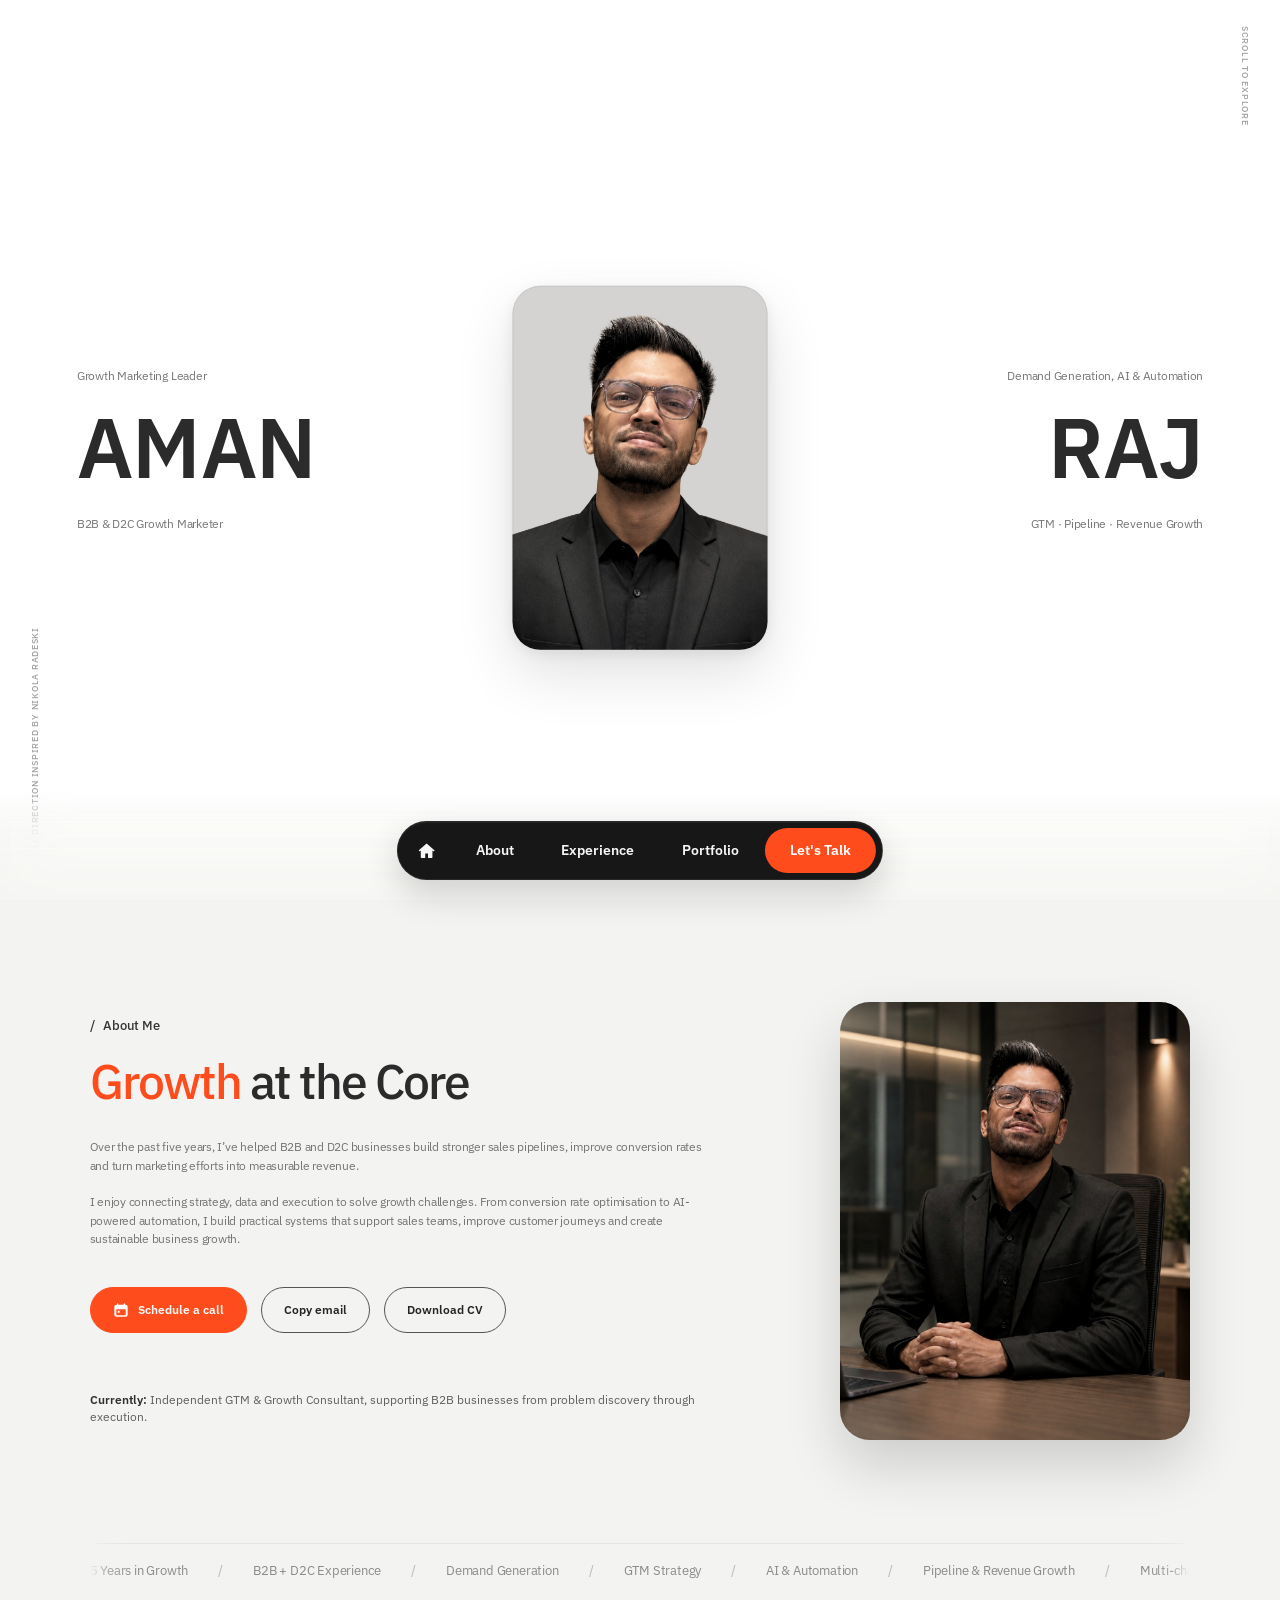
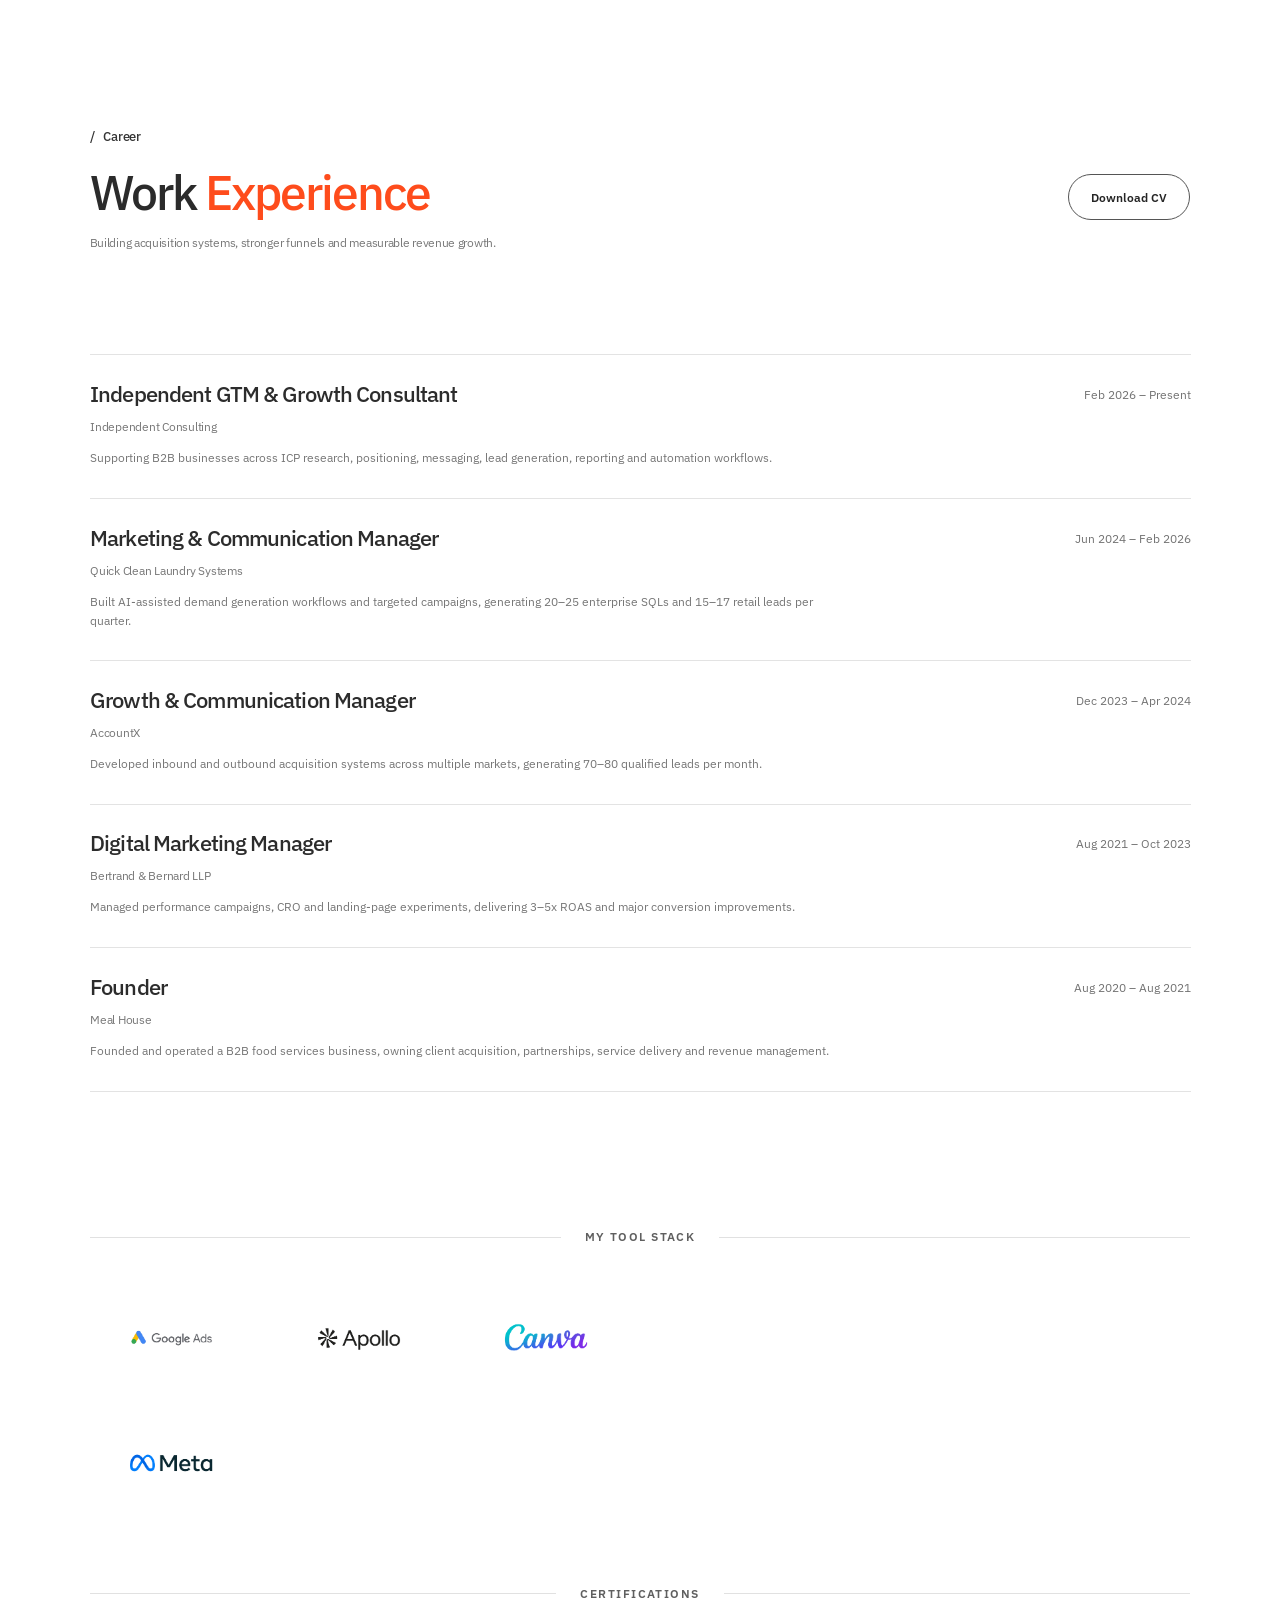
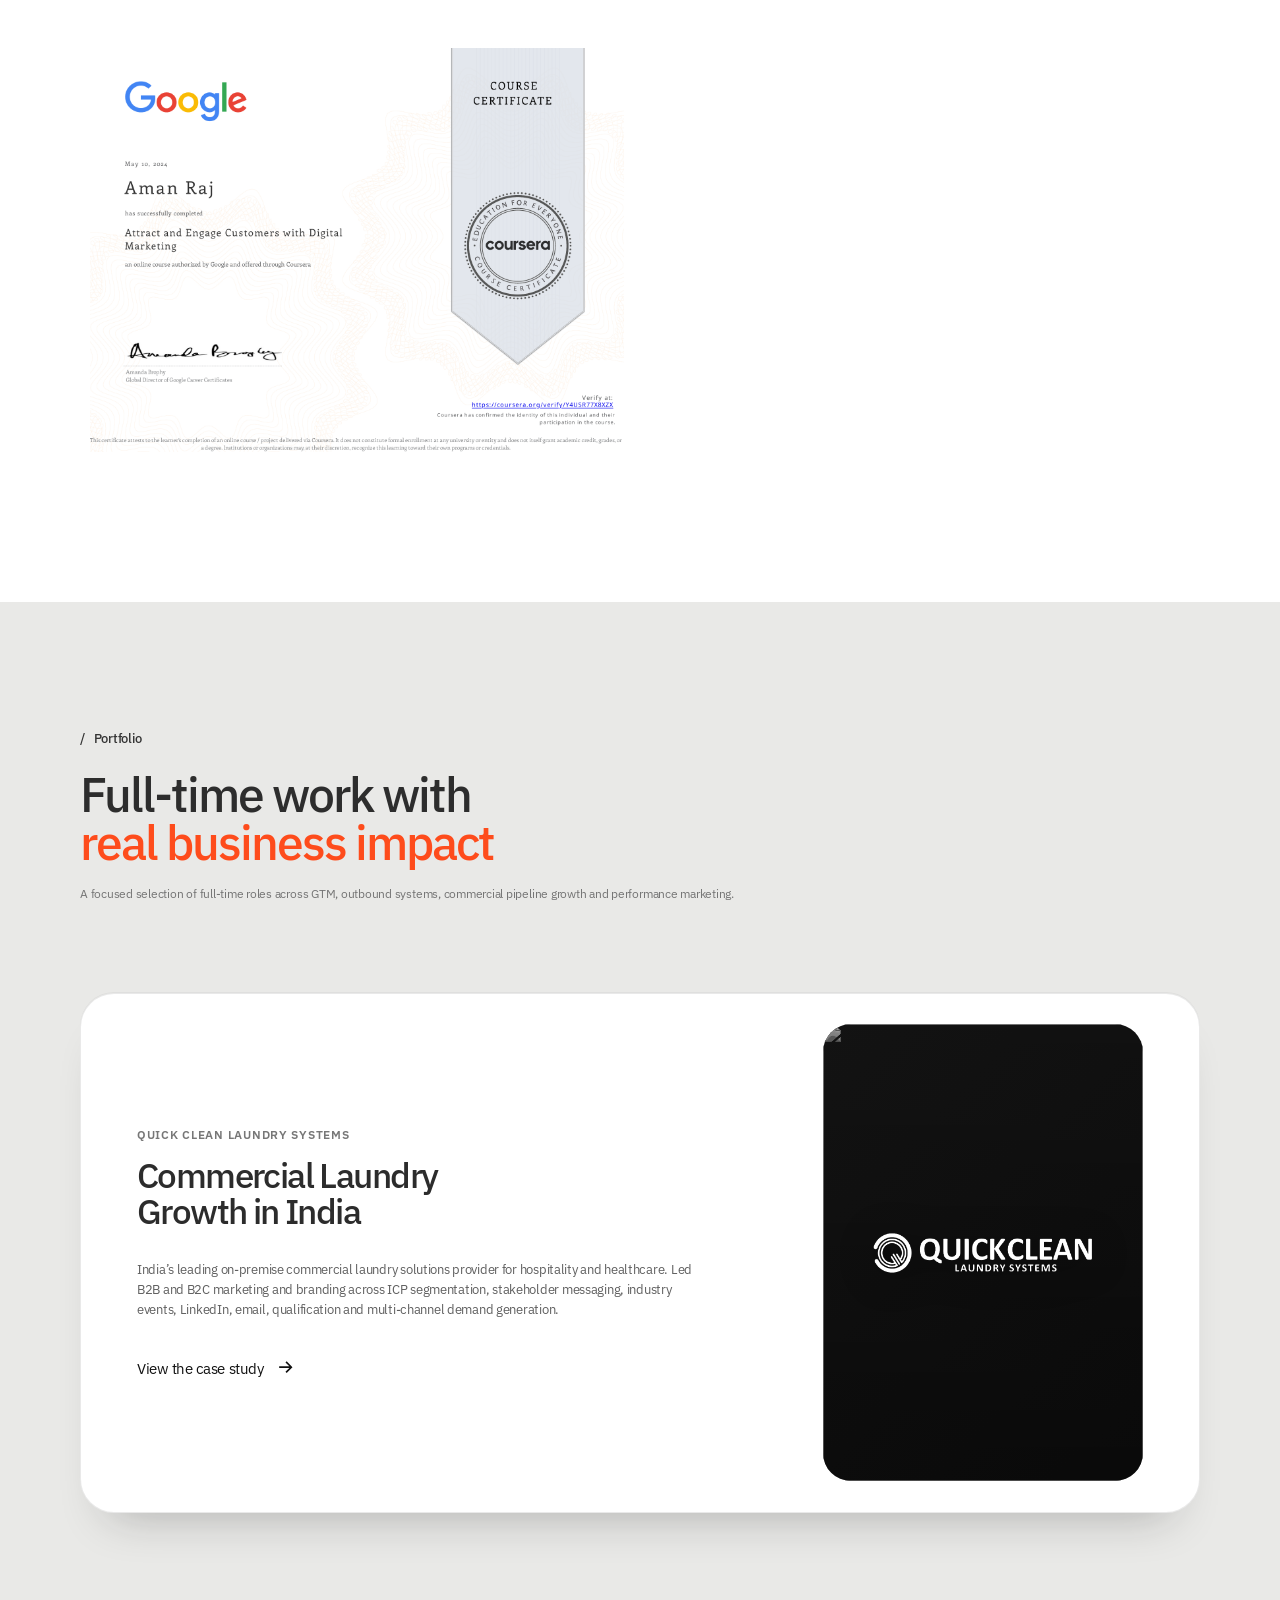
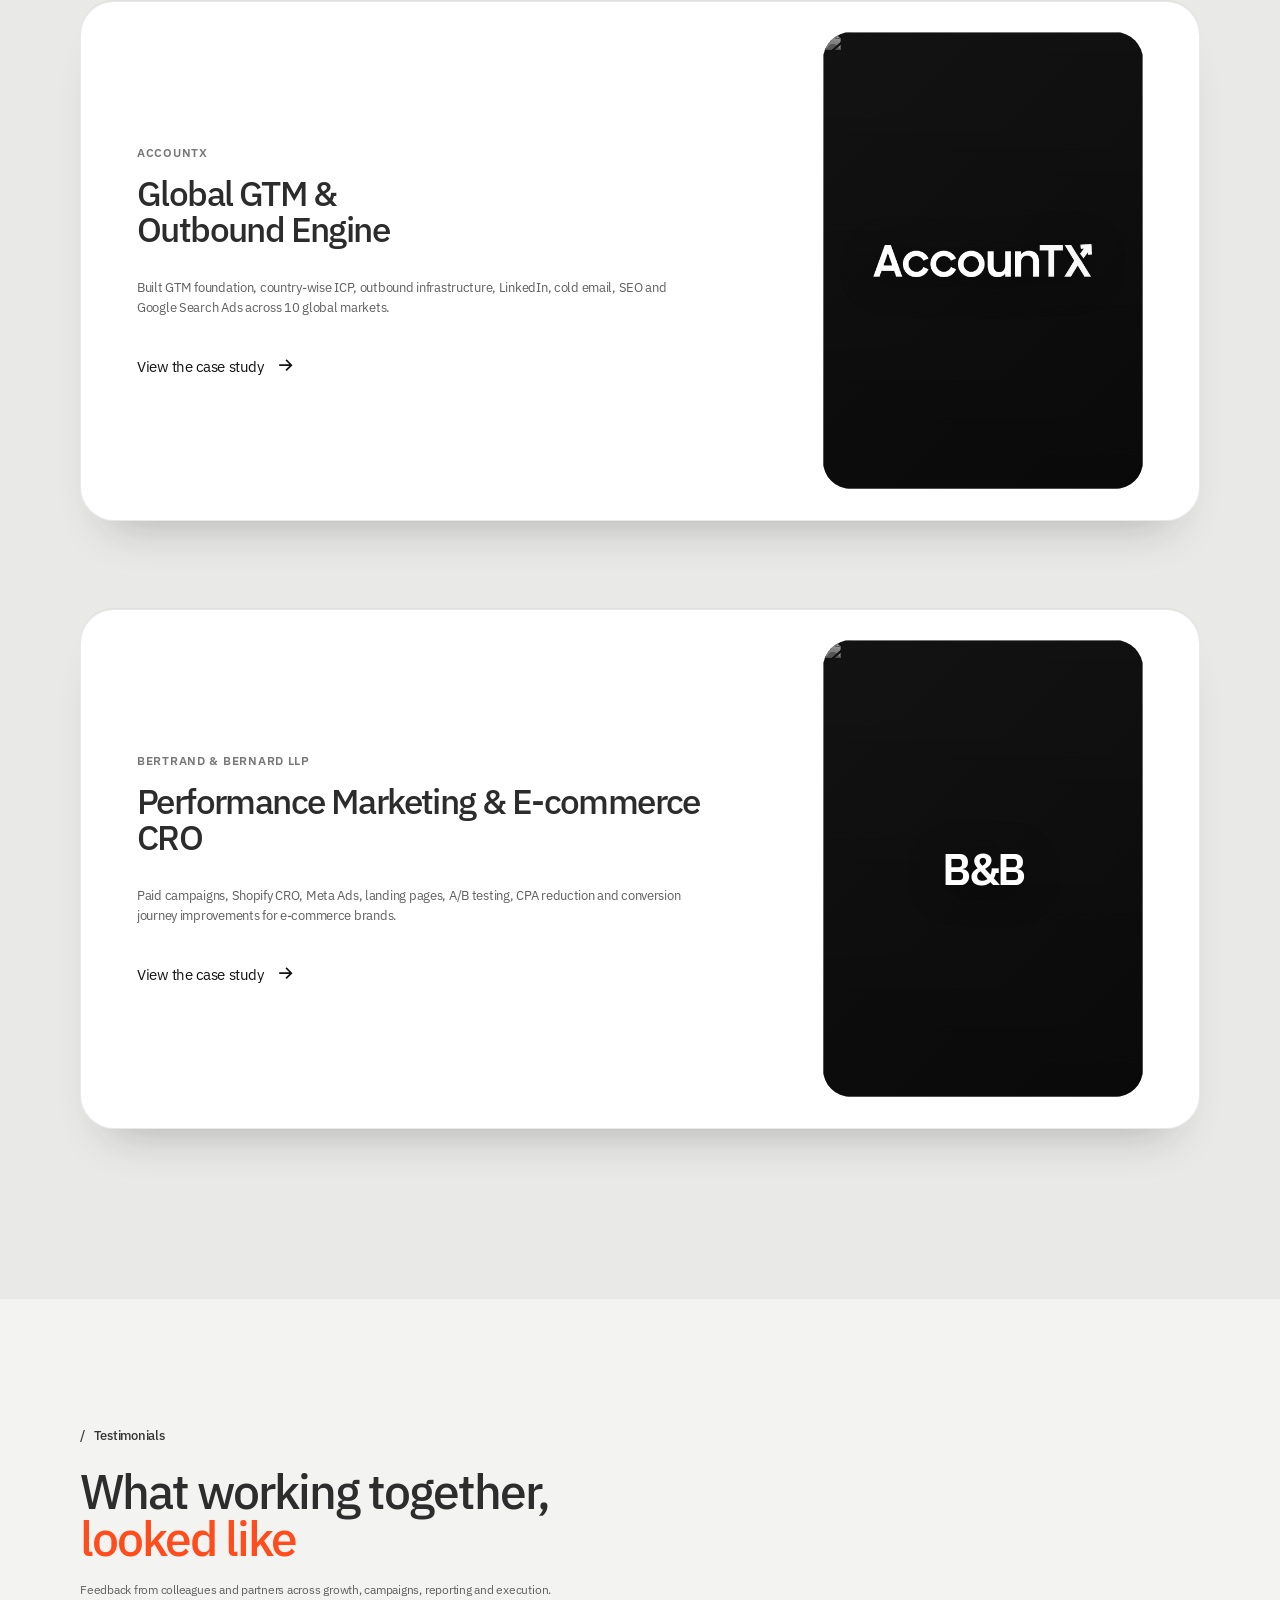
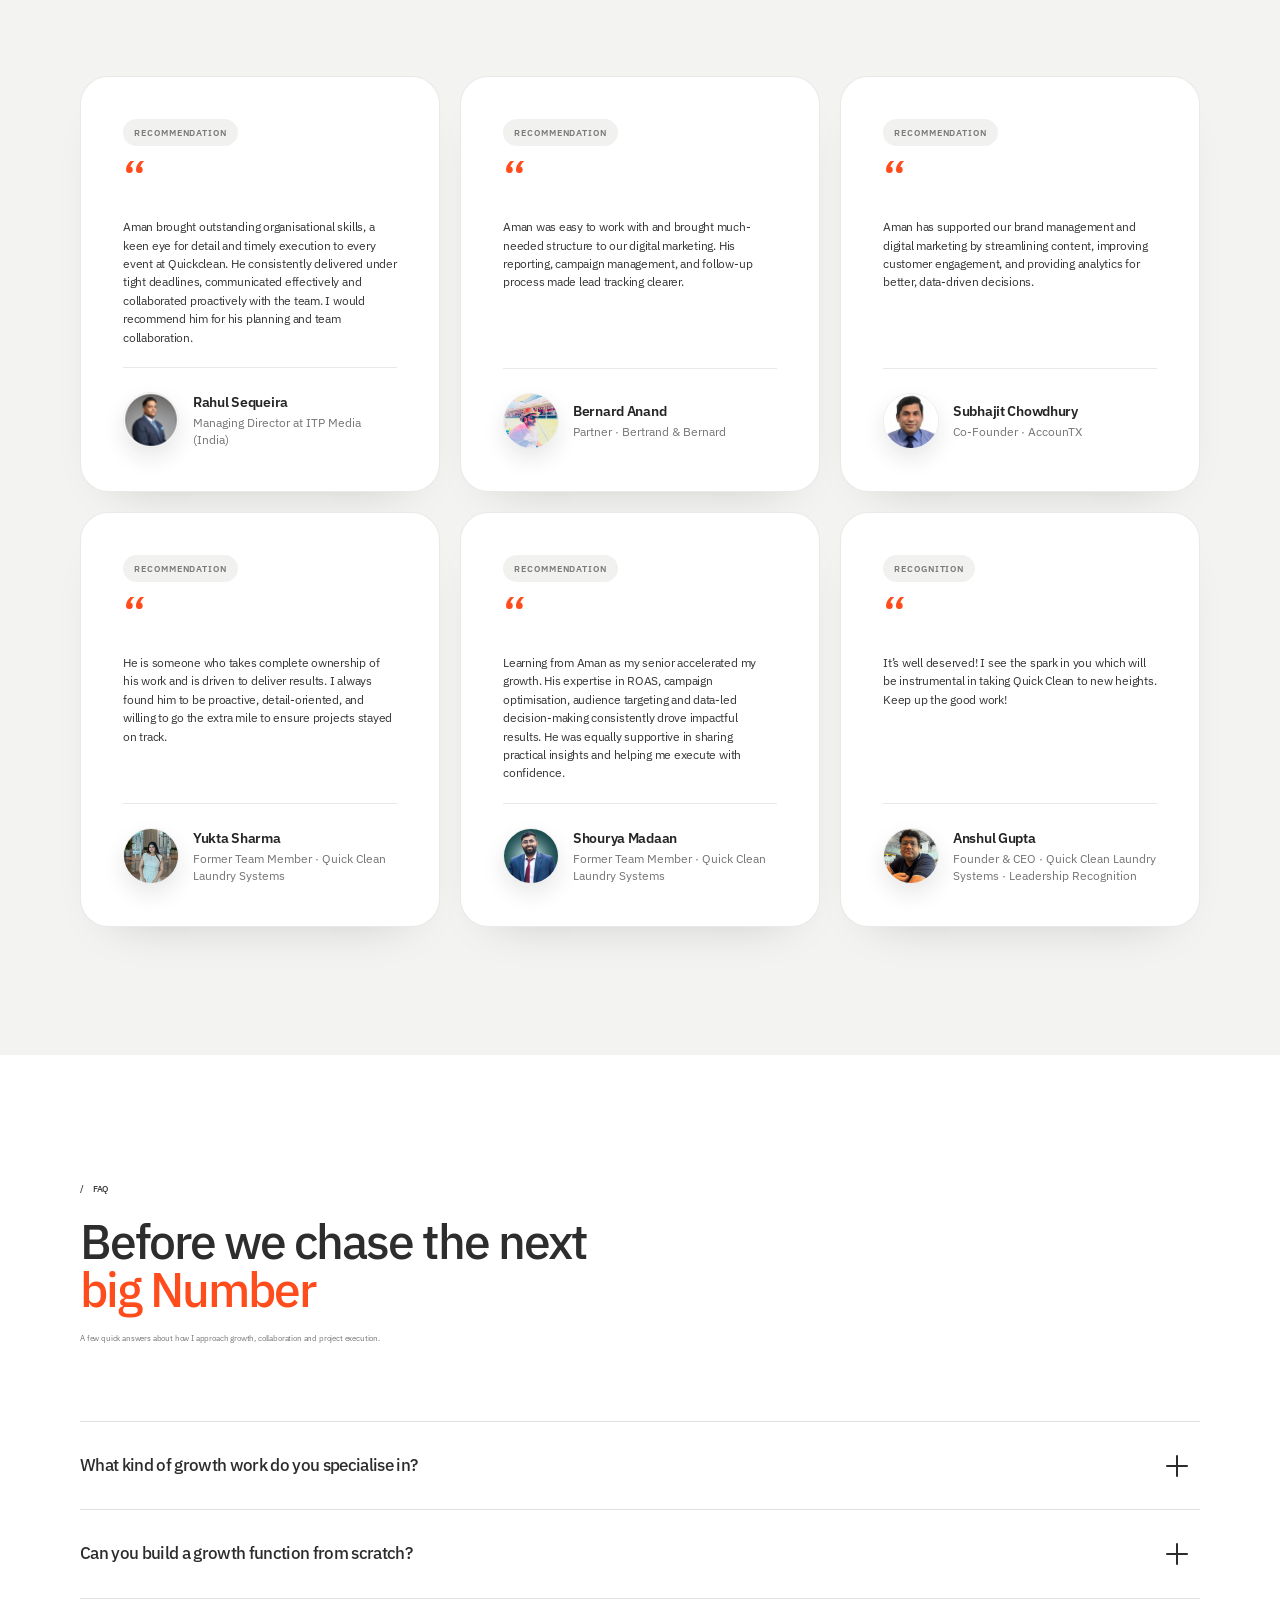
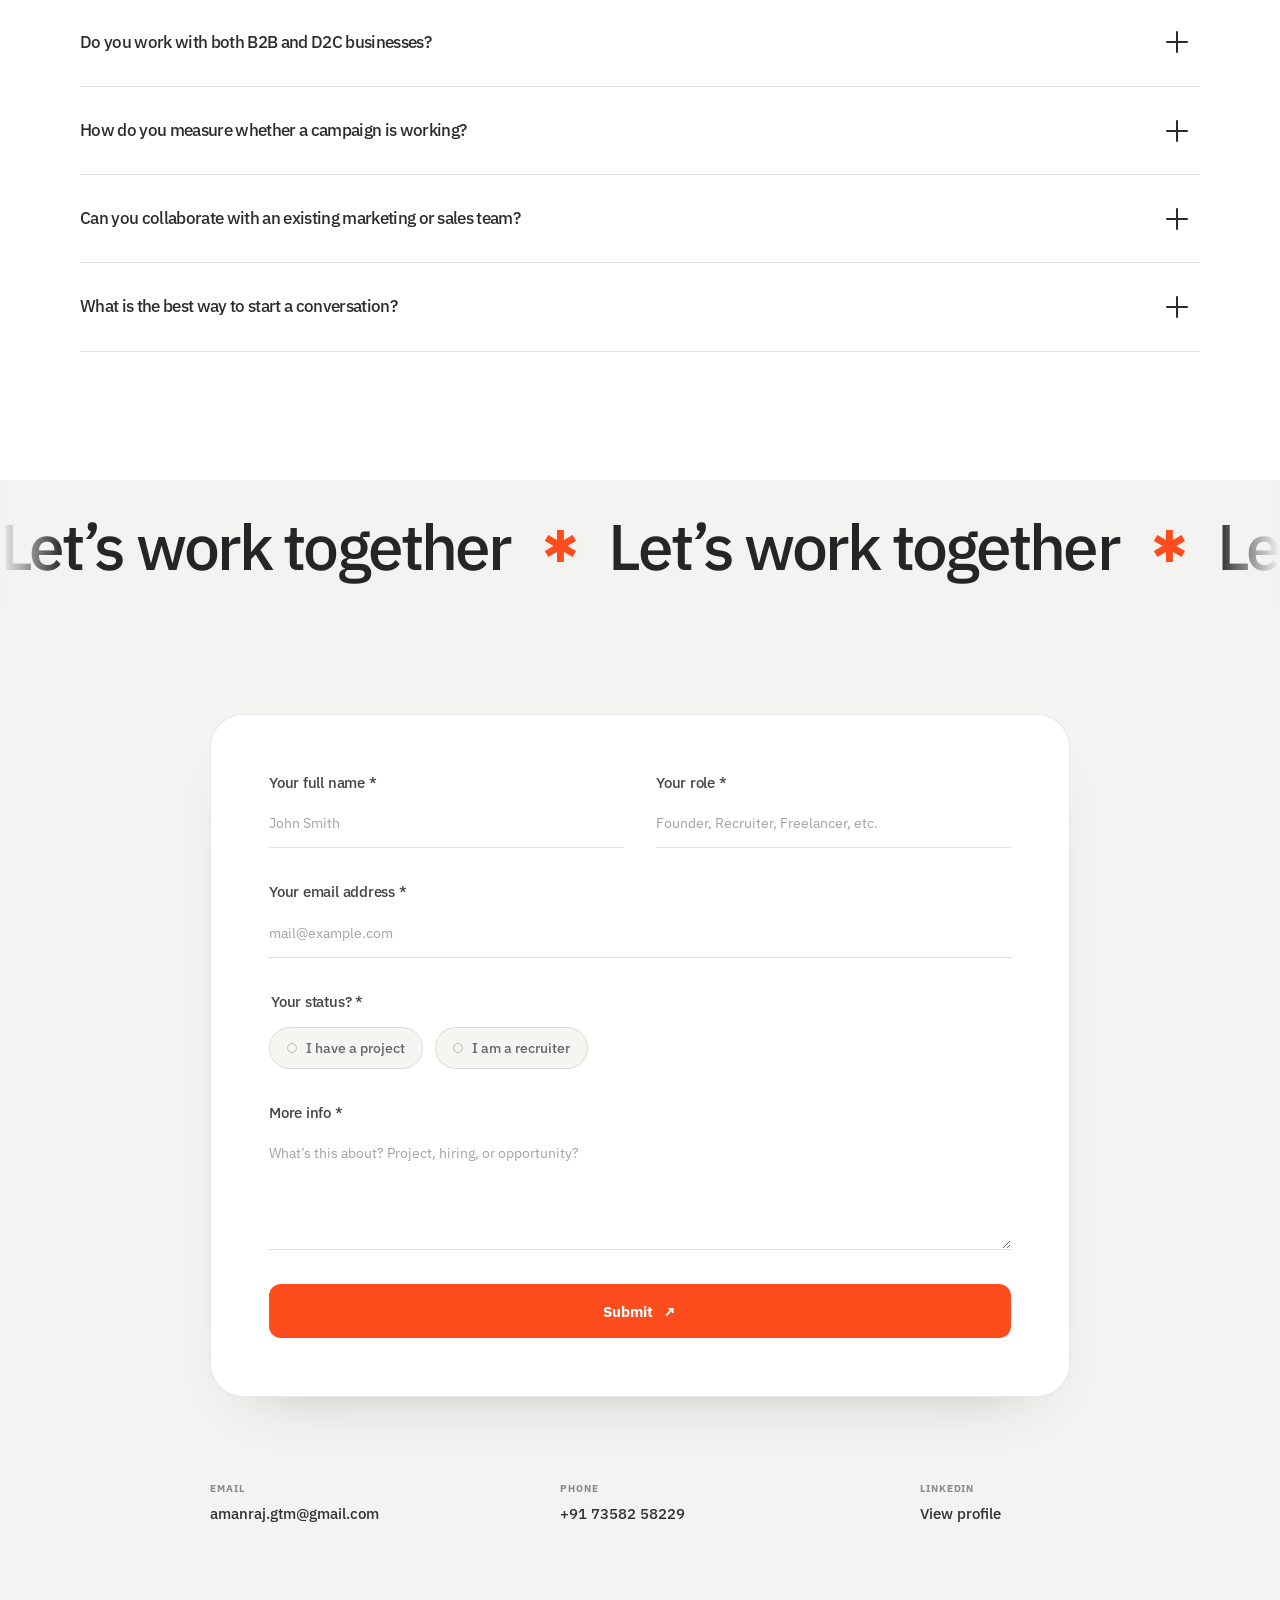
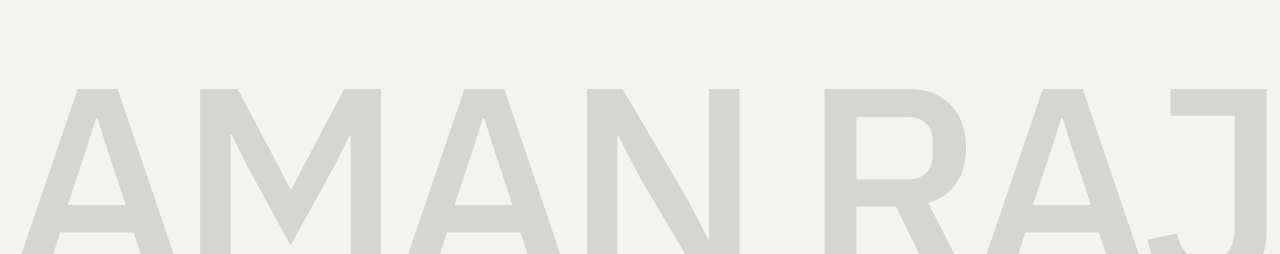
==== commit 797366cd: "Add files via upload" ====
--- a/index.html
+++ b/index.html
@@ -289,20 +289,17 @@
 <h2 class="about-title" id="about-title">
 <span class="accent">Growth</span> at the Core
           </h2>
-<p class="about-subtitle">
-            Growth Marketer. GTM Consultant. Demand Generator. Automation Builder.
-          </p>
 <div class="about-body">
 <p>
-              I’m a growth marketing professional with five years of experience
-              driving acquisition, engagement, pipeline and revenue across B2B
-              and D2C businesses.
+              Over the past five years, I’ve helped B2B and D2C businesses build
+              stronger sales pipelines, improve conversion rates and turn marketing
+              efforts into measurable revenue.
             </p>
 <p>
-              I build conversion funnels and run multi-channel campaigns across
-              paid media, email, WhatsApp and events. I work closely with
-              leadership and sales teams to turn data into practical experiments,
-              automated workflows and measurable growth.
+              I enjoy connecting strategy, data and execution to solve growth
+              challenges. From conversion rate optimisation to AI-powered automation,
+              I build practical systems that support sales teams, improve customer
+              journeys and create sustainable business growth.
             </p>
 </div>
 <div class="about-actions">
@@ -437,6 +434,95 @@
 </div>
 <time class="career-date">Aug 2020 – Aug 2021</time>
 </article>
+</div>
+
+<div aria-labelledby="career-tool-stack-title" class="career-tool-stack">
+  <div class="career-tool-stack-heading">
+    <span aria-hidden="true" class="career-tool-stack-line"></span>
+    <h3 class="career-tool-stack-title" id="career-tool-stack-title">My Tool Stack</h3>
+    <span aria-hidden="true" class="career-tool-stack-line"></span>
+  </div>
+
+  <div class="career-tool-grid">
+    <div class="career-tool-item">
+      <img alt="Google Ads" decoding="async" loading="lazy" src="assets/images/tools used logos/Google-ads-logo.png"/>
+    </div>
+    <div class="career-tool-item">
+      <img alt="Apollo.io" decoding="async" loading="lazy" src="assets/images/tools used logos/apollo-logo.png"/>
+    </div>
+    <div class="career-tool-item">
+      <img alt="Canva" decoding="async" loading="lazy" src="assets/images/tools used logos/canva-logo.png"/>
+    </div>
+    <div class="career-tool-item">
+      <img alt="Claude" decoding="async" loading="lazy" src="assets/images/tools used logos/claude-logo.png"/>
+    </div>
+    <div class="career-tool-item">
+      <img alt="HubSpot" decoding="async" loading="lazy" src="assets/images/tools used logos/hubspot-logo.png"/>
+    </div>
+    <div class="career-tool-item">
+      <img alt="Instantly" decoding="async" loading="lazy" src="assets/images/tools used logos/instantly-logo.png"/>
+    </div>
+
+    <div class="career-tool-item">
+      <img alt="Meta Ads" decoding="async" loading="lazy" src="assets/images/tools used logos/meta-ads-logo.png"/>
+    </div>
+    <div class="career-tool-item">
+      <img alt="n8n" decoding="async" loading="lazy" src="assets/images/tools used logos/n8n-logo.png"/>
+    </div>
+    <div class="career-tool-item">
+      <img alt="OpenAI" decoding="async" loading="lazy" src="assets/images/tools used logos/openai-logo.png"/>
+    </div>
+    <div class="career-tool-item">
+      <img alt="Semrush" decoding="async" loading="lazy" src="assets/images/tools used logos/semrush-logo.png"/>
+    </div>
+    <div class="career-tool-item">
+      <img alt="Slack" decoding="async" loading="lazy" src="assets/images/tools used logos/slack-logo.png"/>
+    </div>
+    <div class="career-tool-item">
+      <img alt="Zoho CRM" decoding="async" loading="lazy" src="assets/images/tools used logos/zoho-logo.png"/>
+    </div>
+  </div>
+</div>
+
+<div aria-labelledby="career-certifications-title" class="career-certifications">
+  <div class="career-tool-stack-heading">
+    <span aria-hidden="true" class="career-tool-stack-line"></span>
+    <h3 class="career-tool-stack-title" id="career-certifications-title">Certifications</h3>
+    <span aria-hidden="true" class="career-tool-stack-line"></span>
+  </div>
+
+  <div class="career-certification-grid">
+  <a
+    aria-label="Open Google Digital Marketing certificate PDF"
+    class="career-certification-card"
+    href="assets/Certificate/Coursera%20Y4USR77X8XZX.pdf"
+    rel="noopener noreferrer"
+    target="_blank"
+  >
+    <img
+      alt="Google Attract and Engage Customers with Digital Marketing certificate"
+      decoding="async"
+      loading="lazy"
+      src="assets/Certificate/Coursera-Y4USR77X8XZX.png"
+    />
+  </a>
+
+  <a
+    aria-label="Open Foundations of Business Strategy certificate PDF"
+    class="career-certification-card"
+    href="assets/Certificate/Coursera%20A0MKPV8YMZMF.pdf"
+    rel="noopener noreferrer"
+    target="_blank"
+  >
+    <img
+      alt="University of Virginia Foundations of Business Strategy certificate"
+      decoding="async"
+      loading="lazy"
+      src="assets/Certificate/Coursera-A0MKPV8YMZMF.png"
+    />
+  </a>
+</div>
+</div>
 </div>
 </div>
 <div aria-hidden="true" class="career-bottom-fade"></div>
--- a/assets/css/common.css
+++ b/assets/css/common.css
@@ -3311,3 +3311,185 @@
     text-transform: uppercase !important;
   }
 }
+
+/* ==========================================================
+   FINAL HIDE MOBILE BRAND ON DESKTOP
+========================================================== */
+
+@media (min-width: 721px) {
+  .top-nav .mobile-brand {
+    display: none !important;
+  }
+}
+
+/* ==========================================================
+   FINAL CAREER TOOL STACK AND DESKTOP MENU CASE FIX
+========================================================== */
+
+/* Tool stack sits inside Career, directly below the Founder role. */
+.career-tool-stack {
+  position: relative;
+  z-index: 2;
+  margin-top: clamp(64px, 7vw, 96px);
+  padding-top: clamp(34px, 4vw, 50px);
+}
+
+.career-tool-stack-heading {
+  display: flex;
+  align-items: center;
+  gap: clamp(14px, 2vw, 24px);
+}
+
+.career-tool-stack-line {
+  height: 1px;
+  flex: 1 1 auto;
+  background: rgba(43, 43, 43, 0.14);
+}
+
+.career-tool-stack-title {
+  flex: 0 0 auto;
+  margin: 0;
+  color: #5f5f5f;
+  font-family: var(--font-body);
+  font-size: 12px;
+  font-weight: 600;
+  line-height: 1;
+  letter-spacing: 0.12em;
+  text-align: center;
+  text-transform: uppercase;
+  white-space: nowrap;
+}
+
+.career-tool-grid {
+  display: grid;
+  grid-template-columns: repeat(6, minmax(0, 1fr));
+  align-items: center;
+  gap: 28px 24px;
+  margin-top: clamp(34px, 4vw, 48px);
+}
+
+.career-tool-item {
+  min-width: 0;
+  min-height: 96px;
+  display: flex;
+  align-items: center;
+  justify-content: center;
+  padding: 8px 10px;
+}
+
+.career-tool-item img {
+  width: auto;
+  max-width: min(100%, 196px);
+  height: auto;
+  max-height: 74px;
+  display: block;
+  object-fit: contain;
+  transform: scale(1.67);
+  transform-origin: center;
+}
+
+/* Keep the existing Career fade behind the logo content. */
+.career-bottom-fade {
+  z-index: 0;
+}
+
+/* Restore the original title case on the desktop navigation. */
+@media (min-width: 721px) {
+  .top-nav a {
+    font-family: var(--font-body) !important;
+    letter-spacing: normal !important;
+    text-transform: none !important;
+  }
+}
+
+@media (max-width: 900px) {
+  .career-tool-grid {
+    grid-template-columns: repeat(3, minmax(0, 1fr));
+    gap: 24px 20px;
+  }
+}
+
+@media (max-width: 520px) {
+  .career-tool-stack {
+    margin-top: 52px;
+    padding-top: 30px;
+  }
+
+  .career-tool-stack-heading {
+    gap: 12px;
+  }
+
+  .career-tool-stack-title {
+    font-size: 10.5px;
+    letter-spacing: 0.10em;
+  }
+
+  .career-tool-grid {
+    grid-template-columns: repeat(2, minmax(0, 1fr));
+    gap: 20px 14px;
+    margin-top: 30px;
+  }
+
+  .career-tool-item {
+    min-height: 72px;
+    padding: 6px;
+  }
+
+  .career-tool-item img {
+    max-width: min(100%, 152px);
+    max-height: 53px;
+    transform: scale(1.44);
+  }
+}
+
+/* ==========================================================
+   FINAL CAREER CERTIFICATIONS
+========================================================== */
+
+.career-certifications {
+  position: relative;
+  z-index: 2;
+  margin-top: clamp(60px, 6vw, 88px);
+}
+
+.career-certification-grid {
+  display: grid;
+  grid-template-columns: repeat(2, minmax(0, 1fr));
+  align-items: start;
+  gap: clamp(22px, 2.5vw, 32px);
+  margin-top: clamp(34px, 4vw, 48px);
+}
+
+.career-certification-card {
+  min-width: 0;
+  display: block;
+  margin: 0;
+  padding: 0;
+  overflow: hidden;
+  border: 0;
+  border-radius: 0;
+  background: transparent;
+  box-shadow: none;
+  text-decoration: none;
+}
+
+.career-certification-card img {
+  width: 100%;
+  height: auto;
+  display: block;
+  margin: 0;
+  border: 0;
+  object-fit: contain;
+}
+
+@media (max-width: 720px) {
+  .career-certifications {
+    margin-top: 50px;
+  }
+
+  .career-certification-grid {
+    grid-template-columns: 1fr;
+    gap: 18px;
+    margin-top: 30px;
+  }
+}
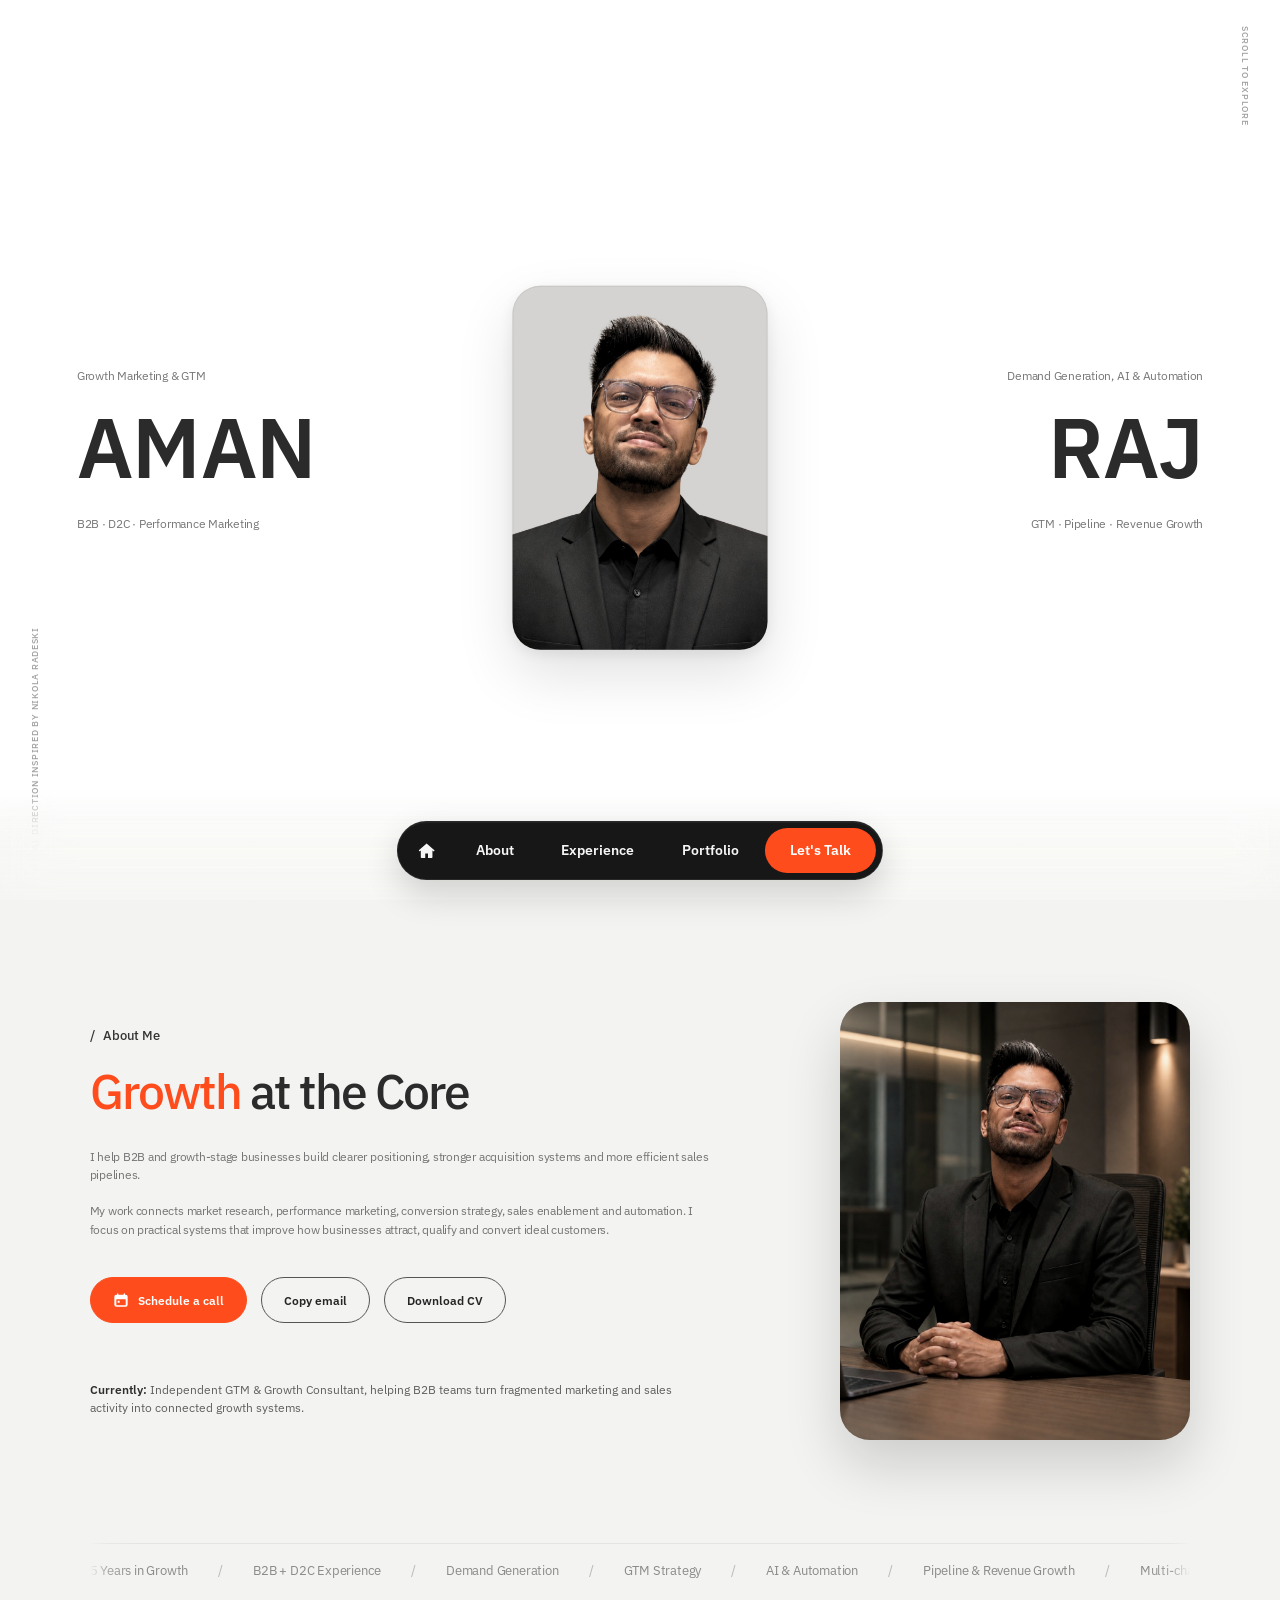
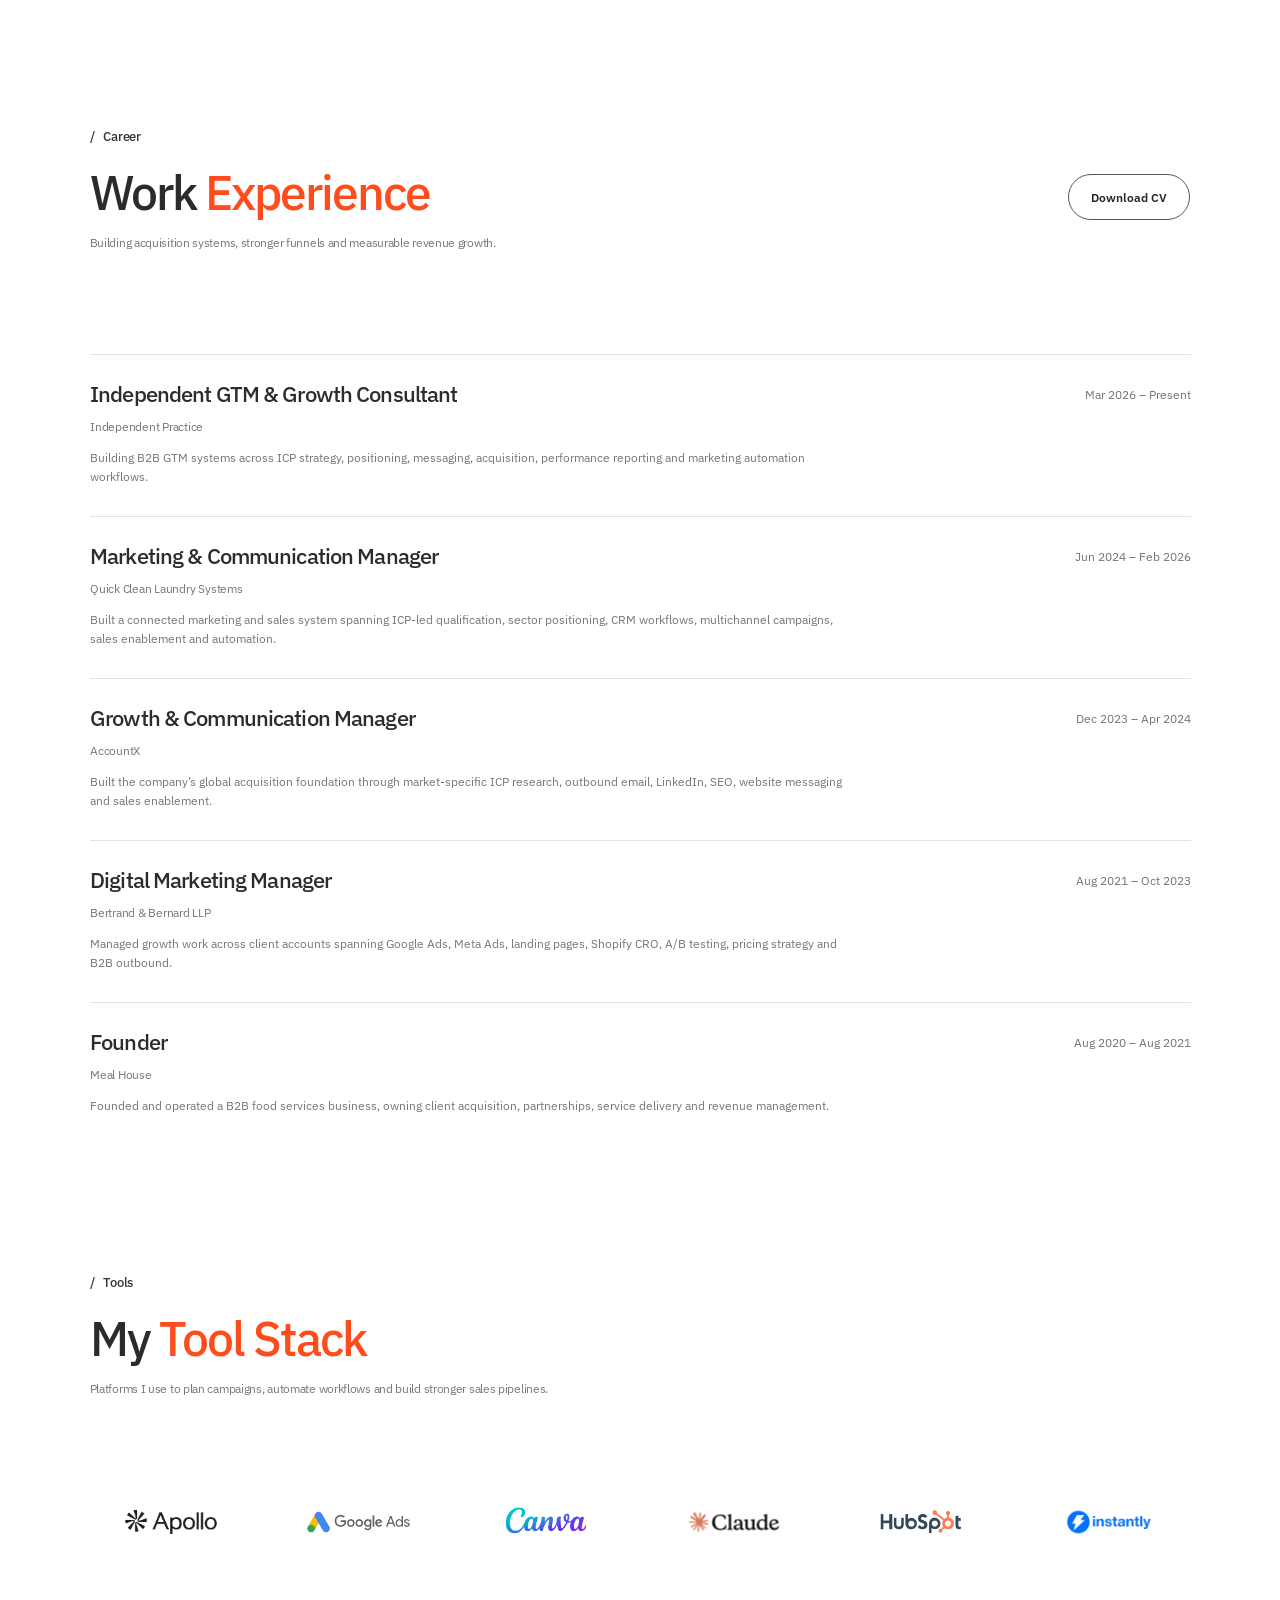
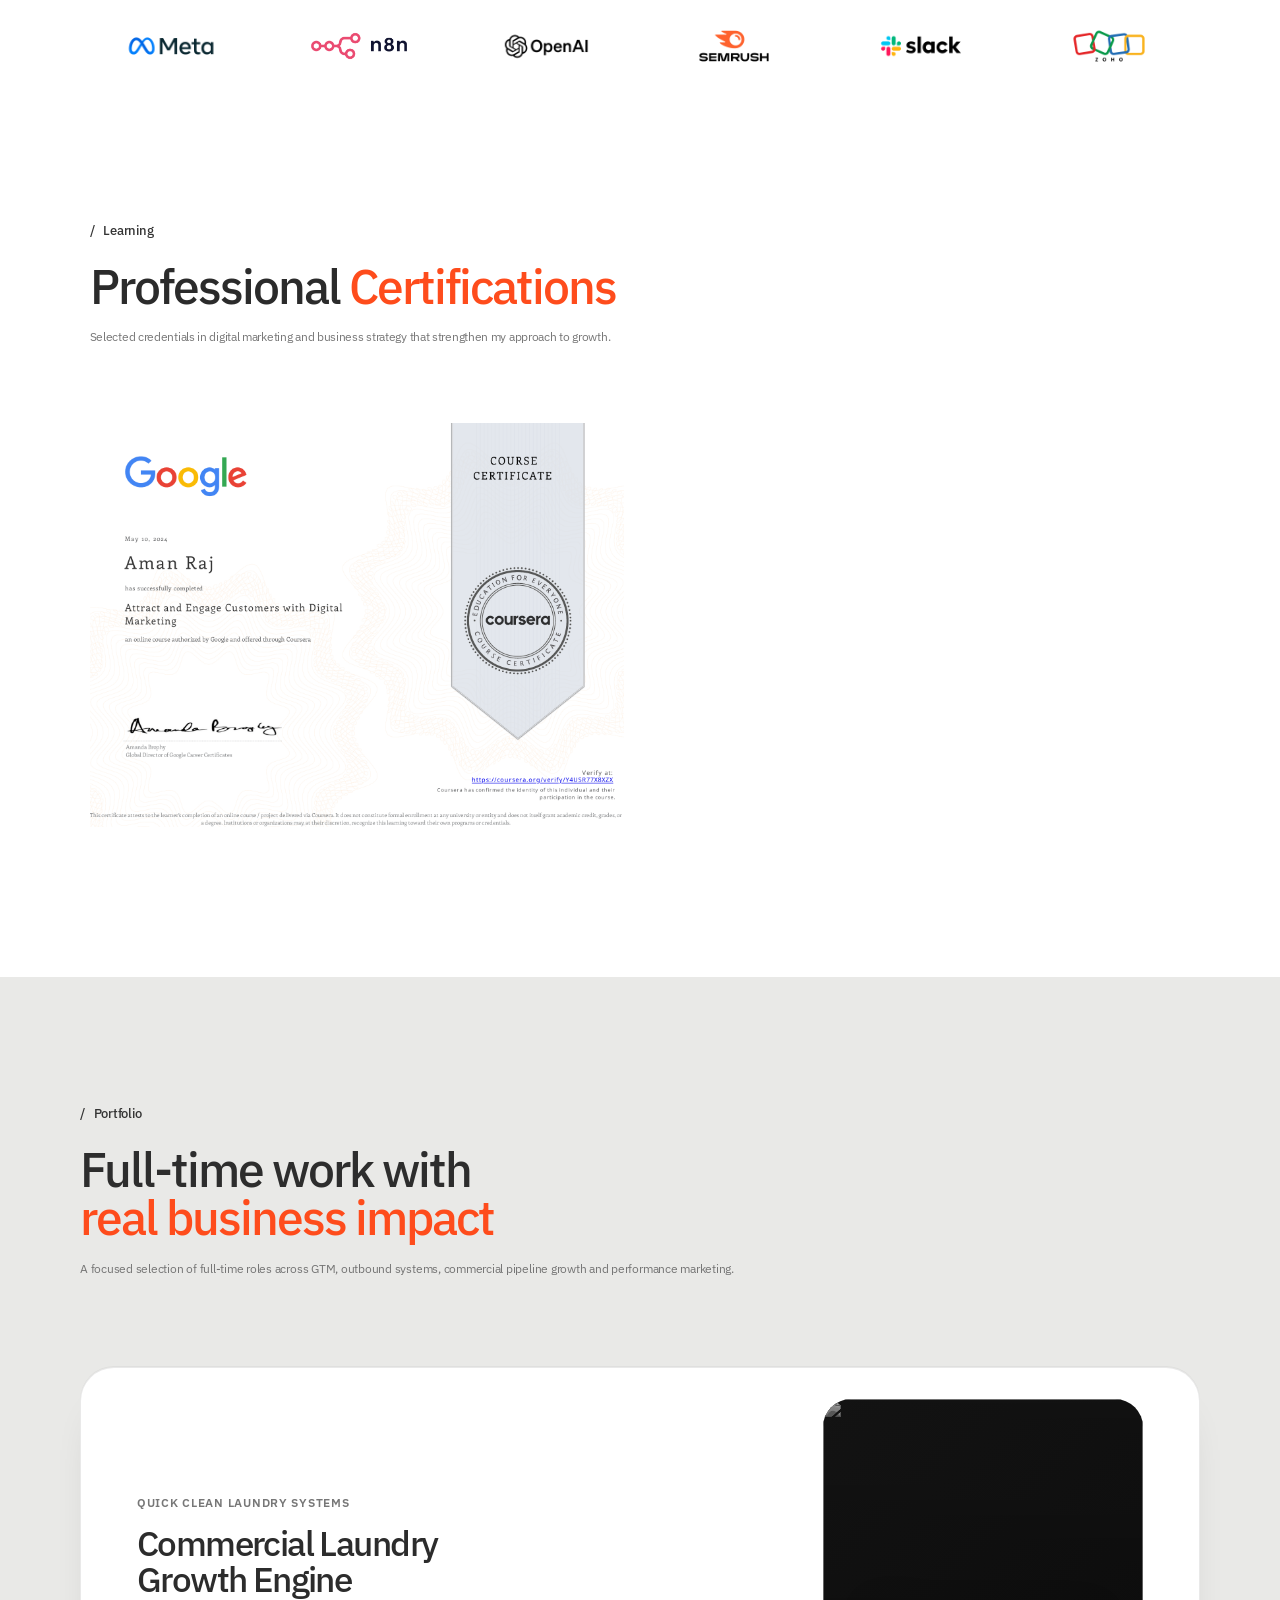
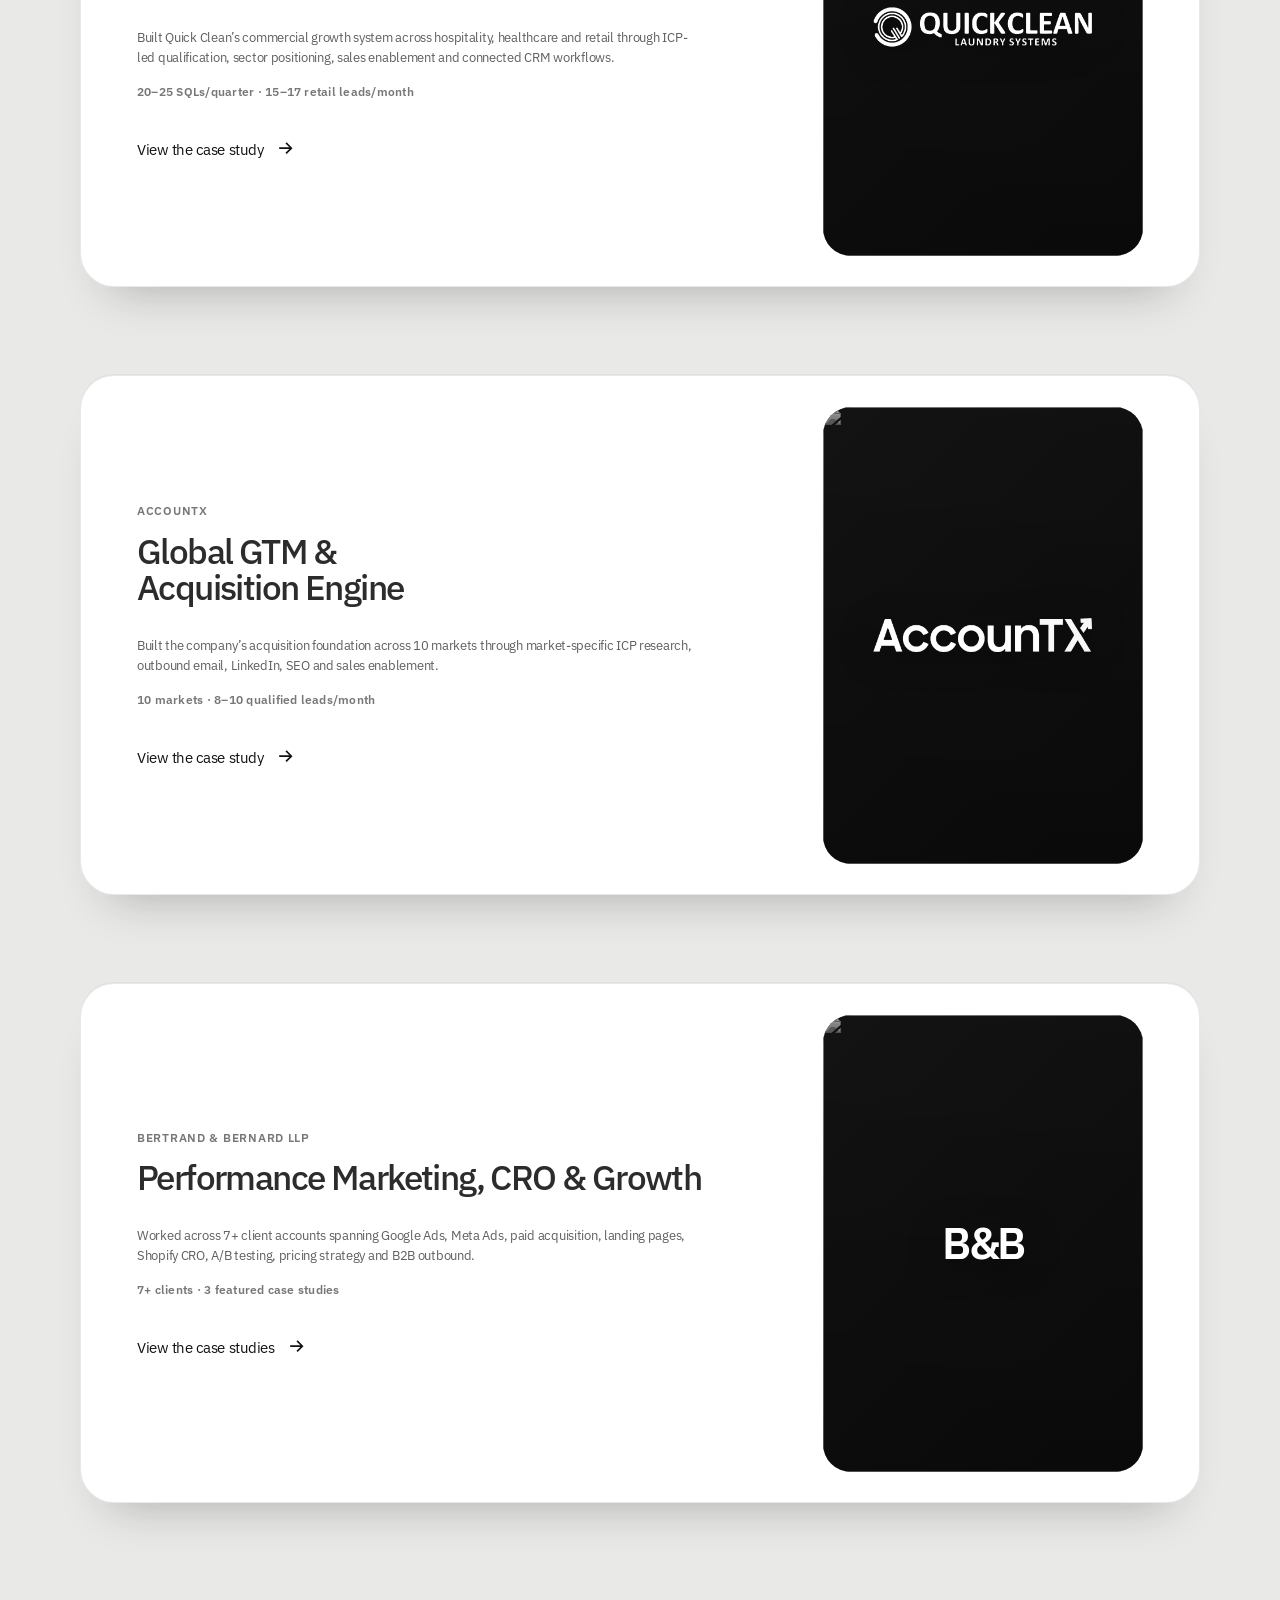
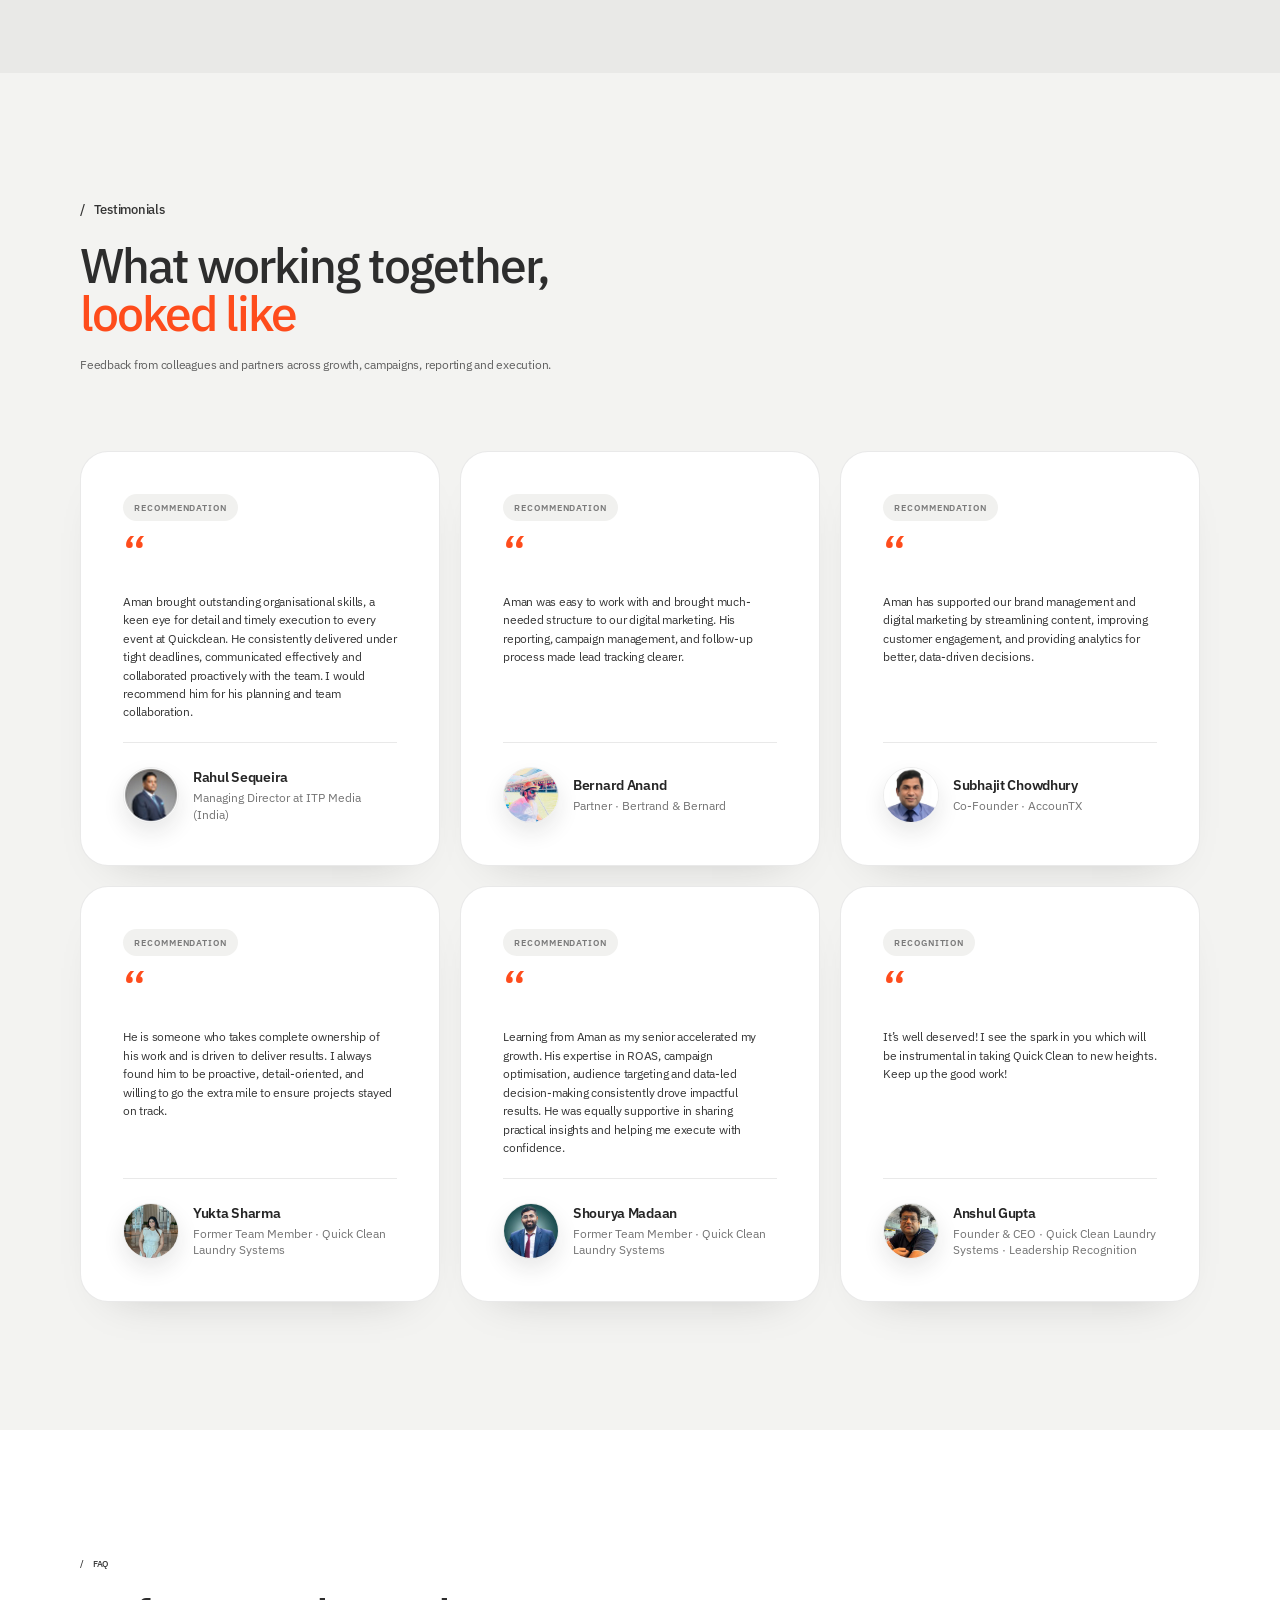
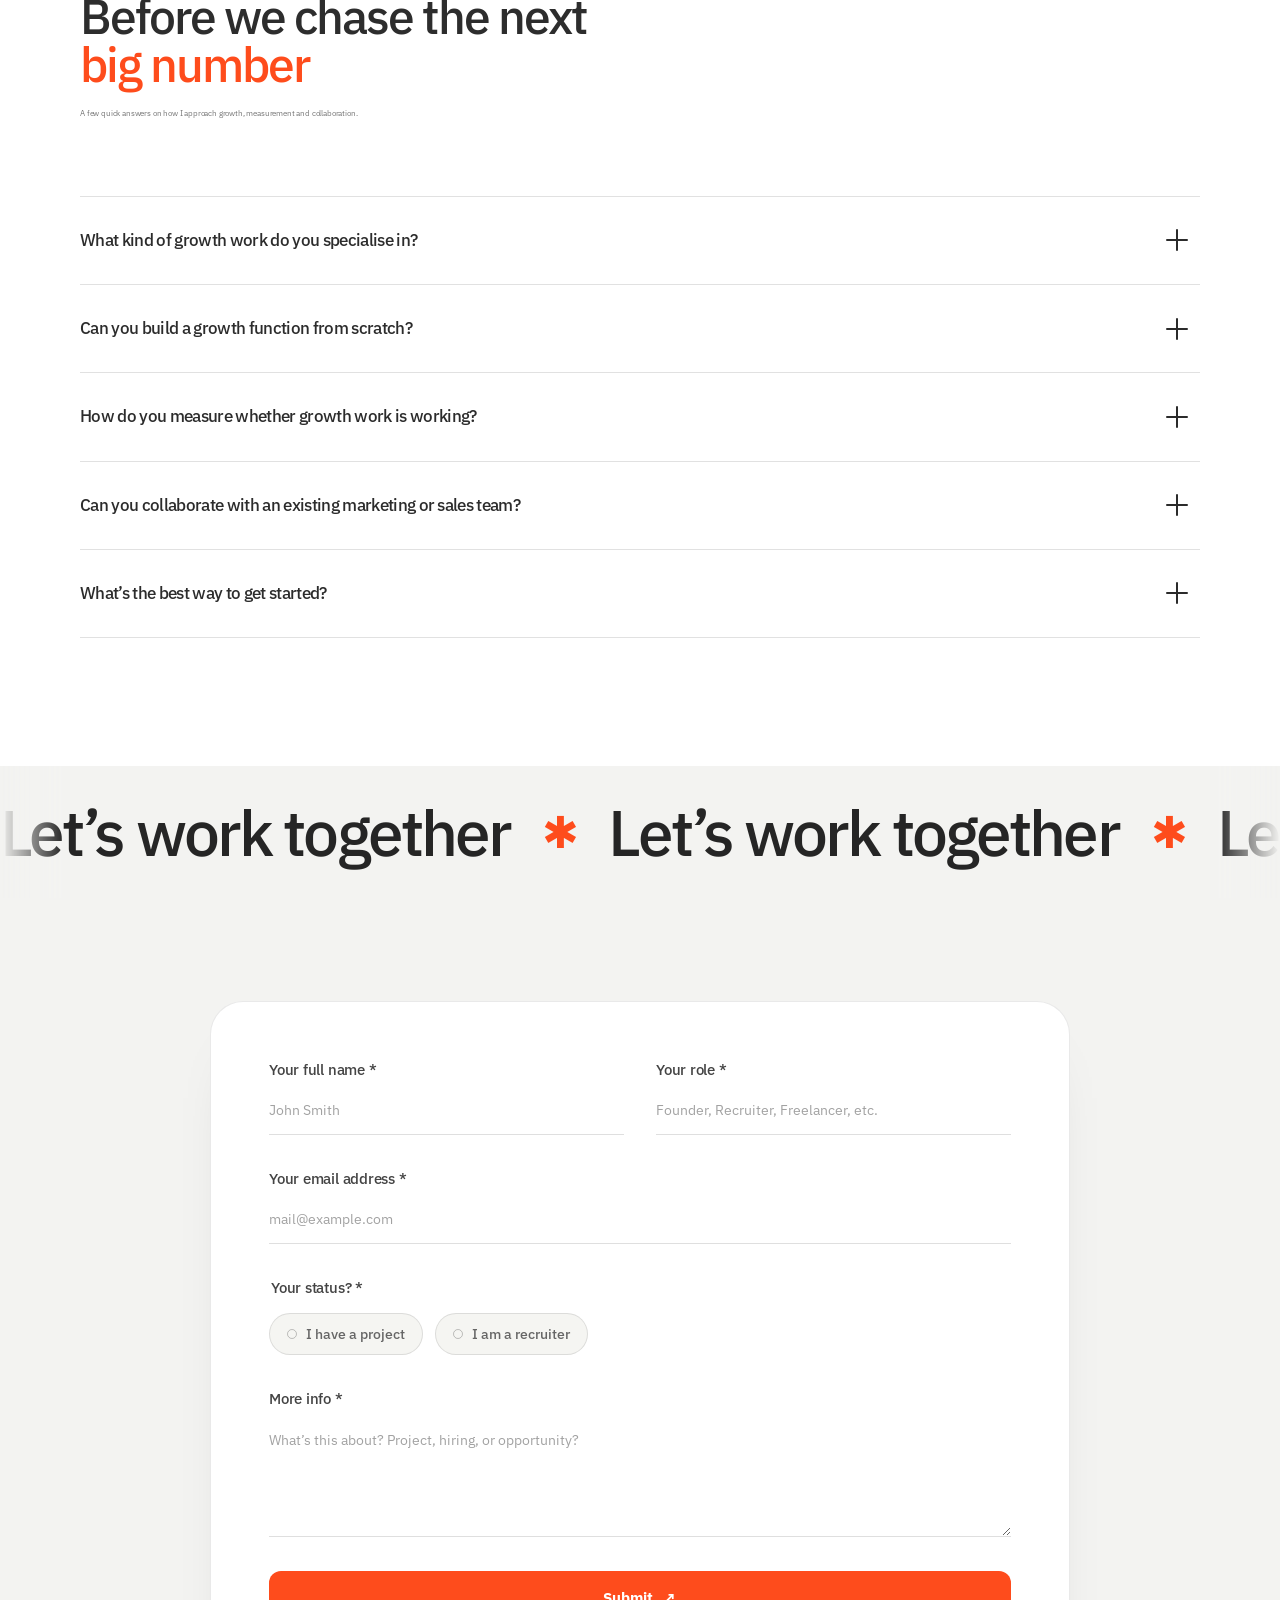
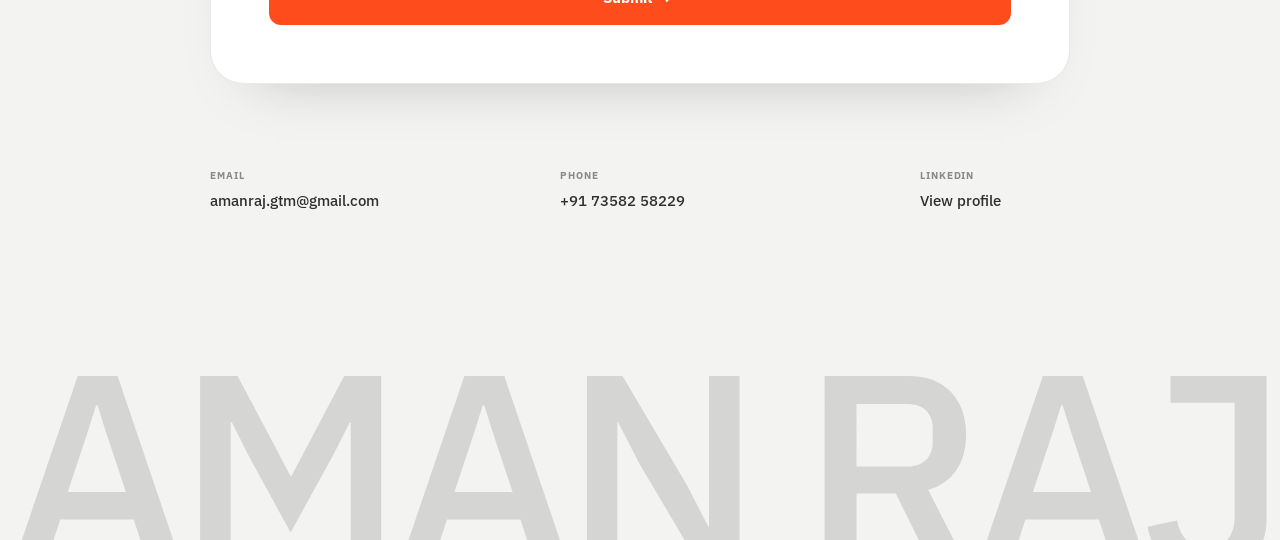
==== commit a8b27744: "Add files via upload" ====
--- a/index.html
+++ b/index.html
@@ -258,9 +258,9 @@
 <section aria-labelledby="hero-title" class="hero" id="home">
 <div class="hero-stage">
 <div class="name-block left">
-<p class="eyebrow">Growth Marketing Leader</p>
+<p class="eyebrow">Growth Marketing &amp; GTM</p>
 <h1 class="hero-name" id="hero-title">Aman</h1>
-<p class="detail">B2B &amp; D2C Growth Marketer</p>
+<p class="detail">B2B · D2C · Performance Marketing</p>
 </div>
 <figure class="portrait-card">
 <img alt="Portrait of Aman Raj" src="assets/images/aman-hero.jpg"/>
@@ -291,15 +291,13 @@
           </h2>
 <div class="about-body">
 <p>
-              Over the past five years, I’ve helped B2B and D2C businesses build
-              stronger sales pipelines, improve conversion rates and turn marketing
-              efforts into measurable revenue.
+              I help B2B and growth-stage businesses build clearer positioning,
+              stronger acquisition systems and more efficient sales pipelines.
             </p>
 <p>
-              I enjoy connecting strategy, data and execution to solve growth
-              challenges. From conversion rate optimisation to AI-powered automation,
-              I build practical systems that support sales teams, improve customer
-              journeys and create sustainable business growth.
+              My work connects market research, performance marketing, conversion
+              strategy, sales enablement and automation. I focus on practical systems
+              that improve how businesses attract, qualify and convert ideal customers.
             </p>
 </div>
 <div class="about-actions">
@@ -319,7 +317,8 @@
 <p aria-live="polite" class="copy-status" id="copy-status"></p>
 <p class="about-note">
 <strong>Currently:</strong> Independent GTM &amp; Growth Consultant,
-            supporting B2B businesses from problem discovery through execution.
+            helping B2B teams turn fragmented marketing and sales activity into
+            connected growth systems.
           </p>
 </div>
 <div class="about-visual">
@@ -382,21 +381,22 @@
 <article class="career-item">
 <div>
 <h3 class="career-role">Independent GTM &amp; Growth Consultant</h3>
-<p class="career-company">Independent Consulting</p>
+<p class="career-company">Independent Practice</p>
 <p class="career-summary">
-                Supporting B2B businesses across ICP research, positioning, messaging,
-                lead generation, reporting and automation workflows.
-              </p>
-</div>
-<time class="career-date">Feb 2026 – Present</time>
+                Building B2B GTM systems across ICP strategy, positioning, messaging, acquisition, performance
+                reporting and marketing automation workflows.
+              </p>
+</div>
+<time class="career-date">Mar 2026 – Present</time>
 </article>
 <article class="career-item">
 <div>
 <h3 class="career-role">Marketing &amp; Communication Manager</h3>
 <p class="career-company">Quick Clean Laundry Systems</p>
 <p class="career-summary">
-                Built AI-assisted demand generation workflows and targeted campaigns, 
-                generating 20–25 enterprise SQLs and 15–17 retail leads per quarter.
+                Built a connected marketing and sales system spanning ICP-led qualification,
+                sector positioning, CRM workflows, multichannel campaigns, sales
+                enablement and automation.
               </p>
 </div>
 <time class="career-date">Jun 2024 – Feb 2026</time>
@@ -406,8 +406,9 @@
 <h3 class="career-role">Growth &amp; Communication Manager</h3>
 <p class="career-company">AccountX</p>
 <p class="career-summary">
-                Developed inbound and outbound acquisition systems across multiple
-                markets, generating 70–80 qualified leads per month.
+                Built the company’s global acquisition foundation through market-specific
+                ICP research, outbound email, LinkedIn, SEO, website messaging and
+                sales enablement.
               </p>
 </div>
 <time class="career-date">Dec 2023 – Apr 2024</time>
@@ -417,8 +418,9 @@
 <h3 class="career-role">Digital Marketing Manager</h3>
 <p class="career-company">Bertrand &amp; Bernard LLP</p>
 <p class="career-summary">
-                Managed performance campaigns, CRO and landing-page experiments,
-                delivering 3–5x ROAS and major conversion improvements.
+                Managed growth work across client accounts spanning Google Ads, Meta Ads,
+                landing pages, Shopify CRO, A/B testing, pricing strategy and B2B
+                outbound.
               </p>
 </div>
 <time class="career-date">Aug 2021 – Oct 2023</time>
@@ -436,60 +438,68 @@
 </article>
 </div>
 
-<div aria-labelledby="career-tool-stack-title" class="career-tool-stack">
-  <div class="career-tool-stack-heading">
-    <span aria-hidden="true" class="career-tool-stack-line"></span>
-    <h3 class="career-tool-stack-title" id="career-tool-stack-title">My Tool Stack</h3>
-    <span aria-hidden="true" class="career-tool-stack-line"></span>
+<section aria-labelledby="career-tool-stack-title" class="career-tool-stack career-feature-section">
+  <header class="career-subsection-header">
+    <p class="section-kicker">Tools</p>
+    <h2 class="career-title" id="career-tool-stack-title">
+      My <span class="accent">Tool Stack</span>
+    </h2>
+    <p class="career-subtitle">
+      Platforms I use to plan campaigns, automate workflows and build stronger sales pipelines.
+    </p>
+  </header>
+
+  <div class="career-tool-grid">
+    <div class="career-tool-item">
+      <img alt="Apollo.io" decoding="async" loading="lazy" src="assets/images/tools used logos/apollo-logo.png"/>
+    </div>
+    <div class="career-tool-item">
+      <img alt="Google Ads" decoding="async" loading="lazy" src="assets/images/tools used logos/Google-ads-logo.png"/>
+    </div>
+    <div class="career-tool-item">
+      <img alt="Canva" decoding="async" loading="lazy" src="assets/images/tools used logos/canva-logo.png"/>
+    </div>
+    <div class="career-tool-item">
+      <img alt="Claude" decoding="async" loading="lazy" src="assets/images/tools used logos/claude-logo.png"/>
+    </div>
+    <div class="career-tool-item">
+      <img alt="HubSpot" decoding="async" loading="lazy" src="assets/images/tools used logos/hubspot-logo.png"/>
+    </div>
+    <div class="career-tool-item">
+      <img alt="Instantly" decoding="async" loading="lazy" src="assets/images/tools used logos/instantly-logo.png"/>
+    </div>
+
+    <div class="career-tool-item">
+      <img alt="Meta Ads" decoding="async" loading="lazy" src="assets/images/tools used logos/meta-ads-logo.png"/>
+    </div>
+    <div class="career-tool-item">
+      <img alt="n8n" decoding="async" loading="lazy" src="assets/images/tools used logos/n8n-logo.png"/>
+    </div>
+    <div class="career-tool-item">
+      <img alt="OpenAI" decoding="async" loading="lazy" src="assets/images/tools used logos/openai-logo.png"/>
+    </div>
+    <div class="career-tool-item">
+      <img alt="Semrush" decoding="async" loading="lazy" src="assets/images/tools used logos/semrush-logo.png"/>
+    </div>
+    <div class="career-tool-item">
+      <img alt="Slack" decoding="async" loading="lazy" src="assets/images/tools used logos/slack-logo.png"/>
+    </div>
+    <div class="career-tool-item">
+      <img alt="Zoho CRM" decoding="async" loading="lazy" src="assets/images/tools used logos/zoho-logo.png"/>
+    </div>
   </div>
-
-  <div class="career-tool-grid">
-    <div class="career-tool-item">
-      <img alt="Google Ads" decoding="async" loading="lazy" src="assets/images/tools used logos/Google-ads-logo.png"/>
-    </div>
-    <div class="career-tool-item">
-      <img alt="Apollo.io" decoding="async" loading="lazy" src="assets/images/tools used logos/apollo-logo.png"/>
-    </div>
-    <div class="career-tool-item">
-      <img alt="Canva" decoding="async" loading="lazy" src="assets/images/tools used logos/canva-logo.png"/>
-    </div>
-    <div class="career-tool-item">
-      <img alt="Claude" decoding="async" loading="lazy" src="assets/images/tools used logos/claude-logo.png"/>
-    </div>
-    <div class="career-tool-item">
-      <img alt="HubSpot" decoding="async" loading="lazy" src="assets/images/tools used logos/hubspot-logo.png"/>
-    </div>
-    <div class="career-tool-item">
-      <img alt="Instantly" decoding="async" loading="lazy" src="assets/images/tools used logos/instantly-logo.png"/>
-    </div>
-
-    <div class="career-tool-item">
-      <img alt="Meta Ads" decoding="async" loading="lazy" src="assets/images/tools used logos/meta-ads-logo.png"/>
-    </div>
-    <div class="career-tool-item">
-      <img alt="n8n" decoding="async" loading="lazy" src="assets/images/tools used logos/n8n-logo.png"/>
-    </div>
-    <div class="career-tool-item">
-      <img alt="OpenAI" decoding="async" loading="lazy" src="assets/images/tools used logos/openai-logo.png"/>
-    </div>
-    <div class="career-tool-item">
-      <img alt="Semrush" decoding="async" loading="lazy" src="assets/images/tools used logos/semrush-logo.png"/>
-    </div>
-    <div class="career-tool-item">
-      <img alt="Slack" decoding="async" loading="lazy" src="assets/images/tools used logos/slack-logo.png"/>
-    </div>
-    <div class="career-tool-item">
-      <img alt="Zoho CRM" decoding="async" loading="lazy" src="assets/images/tools used logos/zoho-logo.png"/>
-    </div>
-  </div>
-</div>
-
-<div aria-labelledby="career-certifications-title" class="career-certifications">
-  <div class="career-tool-stack-heading">
-    <span aria-hidden="true" class="career-tool-stack-line"></span>
-    <h3 class="career-tool-stack-title" id="career-certifications-title">Certifications</h3>
-    <span aria-hidden="true" class="career-tool-stack-line"></span>
-  </div>
+</section>
+
+<section aria-labelledby="career-certifications-title" class="career-certifications career-feature-section">
+  <header class="career-subsection-header">
+    <p class="section-kicker">Learning</p>
+    <h2 class="career-title" id="career-certifications-title">
+      Professional <span class="accent">Certifications</span>
+    </h2>
+    <p class="career-subtitle">
+      Selected credentials in digital marketing and business strategy that strengthen my approach to growth.
+    </p>
+  </header>
 
   <div class="career-certification-grid">
   <a
@@ -522,7 +532,7 @@
     />
   </a>
 </div>
-</div>
+</section>
 </div>
 </div>
 <div aria-hidden="true" class="career-bottom-fade"></div>
@@ -543,14 +553,13 @@
 <article class="service-card" style="--stack-index: 0;">
 <div class="service-copy">
 <p class="service-company">Quick Clean Laundry Systems</p>
-<h3 class="service-title">Commercial Laundry <br/> Growth in India</h3>
+<h3 class="service-title">Commercial Laundry <br/> Growth Engine</h3>
 <p class="service-description">
-                India’s leading on-premise commercial laundry solutions provider
-                for hospitality and healthcare. Led B2B and B2C marketing and
-                branding across ICP segmentation, stakeholder messaging, industry
-                events, LinkedIn, email, qualification and multi-channel demand
-                generation.
-              </p>
+                Built Quick Clean’s commercial growth system across hospitality,
+                healthcare and retail through ICP-led qualification, sector
+                positioning, sales enablement and connected CRM workflows.
+              </p>
+<p class="service-metrics" style="margin: 16px 0 0; color: #777777; font-family: var(--font-body); font-size: 12px; font-weight: 600; line-height: 1.4; letter-spacing: 0.02em;">20–25 SQLs/quarter · 15–17 retail leads/month</p>
 <a aria-label="Explore the Quick Clean Laundry Systems case study" class="case-link" href="quick-clean.html">
                 View the case study
                 <svg aria-hidden="true" viewbox="0 0 24 24">
@@ -568,11 +577,13 @@
 <article class="service-card" style="--stack-index: 1;">
 <div class="service-copy">
 <p class="service-company">AccountX</p>
-<h3 class="service-title">Global GTM &amp;<br/>Outbound Engine</h3>
+<h3 class="service-title">Global GTM &amp;<br/>Acquisition Engine</h3>
 <p class="service-description">
-                Built GTM foundation, country-wise ICP, outbound infrastructure,
-                LinkedIn, cold email, SEO and Google Search Ads across <span class="portfolio-nowrap">10 global markets</span>.
-              </p>
+                Built the company’s acquisition foundation across 10 markets
+                through market-specific ICP research, outbound email, LinkedIn,
+                SEO and sales enablement.
+              </p>
+<p class="service-metrics" style="margin: 16px 0 0; color: #777777; font-family: var(--font-body); font-size: 12px; font-weight: 600; line-height: 1.4; letter-spacing: 0.02em;">10 markets · 8–10 qualified leads/month</p>
 <a aria-label="Explore the AccountX case study" class="case-link" href="accountx.html">
                 View the case study
                 <svg aria-hidden="true" viewbox="0 0 24 24">
@@ -590,13 +601,15 @@
 <article class="service-card" style="--stack-index: 2;">
 <div class="service-copy">
 <p class="service-company">Bertrand &amp; Bernard LLP</p>
-<h3 class="service-title">Performance Marketing &amp; E-commerce CRO</h3>
+<h3 class="service-title">Performance Marketing, CRO &amp; Growth</h3>
 <p class="service-description">
-                Paid campaigns, Shopify CRO, Meta Ads, landing pages, A/B testing,
-                CPA reduction and conversion journey improvements for <span class="portfolio-nowrap">e-commerce brands</span>.
-              </p>
-<a aria-label="Explore the Bertrand &amp; Bernard LLP case study" class="case-link" href="bertrand-bernard.html">
-                View the case study
+                Worked across 7+ client accounts spanning Google Ads, Meta Ads,
+                paid acquisition, landing pages, Shopify CRO, A/B testing,
+                pricing strategy and B2B outbound.
+              </p>
+<p class="service-metrics" style="margin: 16px 0 0; color: #777777; font-family: var(--font-body); font-size: 12px; font-weight: 600; line-height: 1.4; letter-spacing: 0.02em;">7+ clients · 3 featured case studies</p>
+<a aria-label="Explore the Bertrand &amp; Bernard LLP case studies" class="case-link" href="bertrand-bernard.html">
+                View the case studies
                 <svg aria-hidden="true" viewbox="0 0 24 24">
 <path d="M5 12h12.17l-4.58 4.59L14 18l7-7-7-7-1.41 1.41L17.17 10H5v2Z"></path>
 </svg>
@@ -753,11 +766,11 @@
 <header class="faq-header">
 <p class="section-kicker">FAQ</p>
 <h2 class="faq-title" id="faq-title">
-        Before we chase the next<br/> <span class="accent">big Number</span>
+        Before we chase the next<br/> <span class="accent">big number</span>
 </h2>
 <p class="faq-intro">
-        A few quick answers about how I approach growth, collaboration and
-        project execution.
+        A few quick answers on how I approach growth, measurement and
+        collaboration.
       </p>
 </header>
 <div class="faq-list">
@@ -768,8 +781,8 @@
 <div class="faq-answer">
 <p>
             I work across GTM strategy, demand generation, outbound systems,
-            performance marketing, lifecycle campaigns, conversion funnels and
-            marketing automation for B2B and D2C businesses.
+            performance marketing, conversion optimisation, lifecycle campaigns
+            and marketing automation for B2B and D2C businesses.
           </p>
 </div>
 </details>
@@ -779,33 +792,21 @@
         </summary>
 <div class="faq-answer">
 <p>
-            Yes. I can help define the ICP, sharpen positioning, build campaign
-            infrastructure, create acquisition workflows, align marketing with
-            sales and establish reporting around pipeline and revenue.
+            Yes. I can define the ICP, sharpen positioning, build acquisition
+            workflows, align marketing with sales and establish reporting around
+            pipeline and revenue.
           </p>
 </div>
 </details>
 <details class="faq-item" name="portfolio-faq">
 <summary class="faq-question">
-          Do you work with both B2B and D2C businesses?
+          How do you measure whether growth work is working?
         </summary>
 <div class="faq-answer">
 <p>
-            Yes. My experience covers B2B pipeline generation, outbound and GTM,
-            along with D2C acquisition, paid media, Shopify CRO and customer
-            journey optimisation.
-          </p>
-</div>
-</details>
-<details class="faq-item" name="portfolio-faq">
-<summary class="faq-question">
-          How do you measure whether a campaign is working?
-        </summary>
-<div class="faq-answer">
-<p>
-            I connect campaign activity to business outcomes such as qualified
-            leads, pipeline, conversion rates, acquisition cost, ROAS and
-            revenue. The exact metrics depend on the business model and funnel.
+            I connect activity to business outcomes such as qualified leads, pipeline,
+            conversion rates, acquisition cost, ROAS and revenue. The exact
+            metrics depend on the business model and funnel.
           </p>
 </div>
 </details>
@@ -815,21 +816,22 @@
         </summary>
 <div class="faq-answer">
 <p>
-            Yes. I regularly work with founders, leadership, sales, creative,
-            content and performance teams to create clear priorities, shared
-            workflows and measurable execution plans.
+            Yes. I work with founders, leadership, sales, creative, content and
+            performance teams to define priorities, clarify ownership and build
+            measurable execution plans.
           </p>
 </div>
 </details>
 <details class="faq-item" name="portfolio-faq">
 <summary class="faq-question">
-          What is the best way to start a conversation?
+          What’s the best way to get started?
         </summary>
 <div class="faq-answer">
 <p>
-            Share a short note about your business, current growth challenge
-            and expected outcome. You can email me at
-            <a href="mailto:amanraj.gtm@gmail.com">amanraj.gtm@gmail.com</a>.
+            Share a short note about your business, current growth challenge and
+            desired outcome. You can email me at
+            <a href="mailto:amanraj.gtm@gmail.com">amanraj.gtm@gmail.com</a> or
+            schedule a call.
           </p>
 </div>
 </details>
--- a/assets/css/common.css
+++ b/assets/css/common.css
@@ -3323,41 +3323,25 @@
 }
 
 /* ==========================================================
-   FINAL CAREER TOOL STACK AND DESKTOP MENU CASE FIX
+   FINAL CAREER TOOLS AND CERTIFICATIONS SECTIONS
 ========================================================== */
 
-/* Tool stack sits inside Career, directly below the Founder role. */
-.career-tool-stack {
+.career-feature-section {
   position: relative;
   z-index: 2;
-  margin-top: clamp(64px, 7vw, 96px);
-  padding-top: clamp(34px, 4vw, 50px);
-}
-
-.career-tool-stack-heading {
-  display: flex;
-  align-items: center;
-  gap: clamp(14px, 2vw, 24px);
-}
-
-.career-tool-stack-line {
-  height: 1px;
-  flex: 1 1 auto;
-  background: rgba(43, 43, 43, 0.14);
-}
-
-.career-tool-stack-title {
-  flex: 0 0 auto;
-  margin: 0;
-  color: #5f5f5f;
-  font-family: var(--font-body);
-  font-size: 12px;
-  font-weight: 600;
-  line-height: 1;
-  letter-spacing: 0.12em;
-  text-align: center;
-  text-transform: uppercase;
-  white-space: nowrap;
+  margin-top: clamp(110px, 10vw, 150px);
+  padding-top: 0;
+  border-top: 0;
+  background: #ffffff;
+}
+
+.career-subsection-header {
+  max-width: 760px;
+  margin-bottom: clamp(52px, 6vw, 78px);
+}
+
+.career-feature-section .career-title .accent {
+  color: var(--accent);
 }
 
 .career-tool-grid {
@@ -3365,7 +3349,6 @@
   grid-template-columns: repeat(6, minmax(0, 1fr));
   align-items: center;
   gap: 28px 24px;
-  margin-top: clamp(34px, 4vw, 48px);
 }
 
 .career-tool-item {
@@ -3384,72 +3367,61 @@
   max-height: 74px;
   display: block;
   object-fit: contain;
-  transform: scale(1.67);
   transform-origin: center;
 }
 
-/* Keep the existing Career fade behind the logo content. */
-.career-bottom-fade {
-  z-index: 0;
-}
-
-/* Restore the original title case on the desktop navigation. */
-@media (min-width: 721px) {
-  .top-nav a {
-    font-family: var(--font-body) !important;
-    letter-spacing: normal !important;
-    text-transform: none !important;
-  }
-}
-
-@media (max-width: 900px) {
-  .career-tool-grid {
-    grid-template-columns: repeat(3, minmax(0, 1fr));
-    gap: 24px 20px;
-  }
-}
-
-@media (max-width: 520px) {
-  .career-tool-stack {
-    margin-top: 52px;
-    padding-top: 30px;
-  }
-
-  .career-tool-stack-heading {
-    gap: 12px;
-  }
-
-  .career-tool-stack-title {
-    font-size: 10.5px;
-    letter-spacing: 0.10em;
-  }
-
-  .career-tool-grid {
-    grid-template-columns: repeat(2, minmax(0, 1fr));
-    gap: 20px 14px;
-    margin-top: 30px;
-  }
-
-  .career-tool-item {
-    min-height: 72px;
-    padding: 6px;
-  }
-
-  .career-tool-item img {
-    max-width: min(100%, 152px);
-    max-height: 53px;
-    transform: scale(1.44);
-  }
-}
-
-/* ==========================================================
-   FINAL CAREER CERTIFICATIONS
-========================================================== */
-
-.career-certifications {
-  position: relative;
-  z-index: 2;
-  margin-top: clamp(60px, 6vw, 88px);
+/*
+  Visual logo balancing:
+  the PNG/SVG artwork has different aspect ratios, stroke weights and transparent
+  space, so a single transform value makes Google Ads and some lighter marks look
+  smaller even when their image boxes are technically equal.
+*/
+.career-tool-item img[alt="Google Ads"] {
+  transform: scale(2.10);
+}
+
+.career-tool-item img[alt="Apollo.io"] {
+  transform: scale(1.86);
+}
+
+.career-tool-item img[alt="Canva"] {
+  transform: scale(1.63);
+}
+
+.career-tool-item img[alt="Claude"] {
+  transform: scale(1.83);
+}
+
+.career-tool-item img[alt="HubSpot"] {
+  transform: scale(1.63);
+}
+
+.career-tool-item img[alt="Instantly"] {
+  transform: scale(1.69);
+}
+
+.career-tool-item img[alt="Meta Ads"] {
+  transform: scale(1.71);
+}
+
+.career-tool-item img[alt="n8n"] {
+  transform: scale(2.02);
+}
+
+.career-tool-item img[alt="OpenAI"] {
+  transform: scale(1.69);
+}
+
+.career-tool-item img[alt="Semrush"] {
+  transform: scale(1.56);
+}
+
+.career-tool-item img[alt="Slack"] {
+  transform: scale(1.63);
+}
+
+.career-tool-item img[alt="Zoho CRM"] {
+  transform: scale(1.46);
 }
 
 .career-certification-grid {
@@ -3457,7 +3429,6 @@
   grid-template-columns: repeat(2, minmax(0, 1fr));
   align-items: start;
   gap: clamp(22px, 2.5vw, 32px);
-  margin-top: clamp(34px, 4vw, 48px);
 }
 
 .career-certification-card {
@@ -3482,14 +3453,149 @@
   object-fit: contain;
 }
 
+.career-bottom-fade {
+  z-index: 0;
+}
+
+/* Restore original title case on the desktop bottom navigation. */
+@media (min-width: 721px) {
+  .top-nav a {
+    font-family: var(--font-body) !important;
+    letter-spacing: normal !important;
+    text-transform: none !important;
+  }
+}
+
+@media (max-width: 900px) {
+  .career-tool-grid {
+    grid-template-columns: repeat(3, minmax(0, 1fr));
+    gap: 24px 20px;
+  }
+}
+
 @media (max-width: 720px) {
-  .career-certifications {
-    margin-top: 50px;
+  .career-feature-section {
+    margin-top: 76px;
+    padding-top: 0;
+    border-top: 0;
+    background: #ffffff;
+  }
+
+  .career-subsection-header {
+    margin-bottom: 38px;
   }
 
   .career-certification-grid {
     grid-template-columns: 1fr;
     gap: 18px;
-    margin-top: 30px;
-  }
-}
+  }
+}
+
+@media (max-width: 520px) {
+  .career-tool-grid {
+    grid-template-columns: repeat(2, minmax(0, 1fr));
+    gap: 20px 14px;
+  }
+
+  .career-tool-item {
+    min-height: 72px;
+    padding: 6px;
+  }
+
+  .career-tool-item img {
+    max-width: min(100%, 152px);
+    max-height: 53px;
+  }
+
+  .career-tool-item img[alt="Google Ads"] {
+    transform: scale(1.81);
+  }
+
+  .career-tool-item img[alt="Apollo.io"] {
+    transform: scale(1.60);
+  }
+
+  .career-tool-item img[alt="Canva"] {
+    transform: scale(1.41);
+  }
+
+  .career-tool-item img[alt="Claude"] {
+    transform: scale(1.58);
+  }
+
+  .career-tool-item img[alt="HubSpot"] {
+    transform: scale(1.41);
+  }
+
+  .career-tool-item img[alt="Instantly"] {
+    transform: scale(1.46);
+  }
+
+  .career-tool-item img[alt="Meta Ads"] {
+    transform: scale(1.47);
+  }
+
+  .career-tool-item img[alt="n8n"] {
+    transform: scale(1.74);
+  }
+
+  .career-tool-item img[alt="OpenAI"] {
+    transform: scale(1.46);
+  }
+
+  .career-tool-item img[alt="Semrush"] {
+    transform: scale(1.34);
+  }
+
+  .career-tool-item img[alt="Slack"] {
+    transform: scale(1.41);
+  }
+
+  .career-tool-item img[alt="Zoho CRM"] {
+    transform: scale(1.26);
+  }
+}
+
+/* ==========================================================
+   REMOVE CAREER / TOOLS / CERTIFICATIONS DIVIDER LINES
+========================================================== */
+
+/* No line after the final Work Experience item. */
+.career-list .career-item:last-child {
+  border-bottom: 0 !important;
+}
+
+/* No section divider before Tools or Certifications. */
+.career-tool-stack,
+.career-certifications,
+.career-feature-section {
+  border: 0 !important;
+  border-top: 0 !important;
+  border-bottom: 0 !important;
+}
+
+.career-tool-stack::before,
+.career-tool-stack::after,
+.career-certifications::before,
+.career-certifications::after,
+.career-feature-section::before,
+.career-feature-section::after {
+  content: none !important;
+  display: none !important;
+}
+
+/* Keep separation through whitespace only. */
+.career-tool-stack {
+  margin-top: clamp(110px, 10vw, 150px);
+}
+
+.career-certifications {
+  margin-top: clamp(110px, 10vw, 150px);
+}
+
+@media (max-width: 720px) {
+  .career-tool-stack,
+  .career-certifications {
+    margin-top: 76px;
+  }
+}
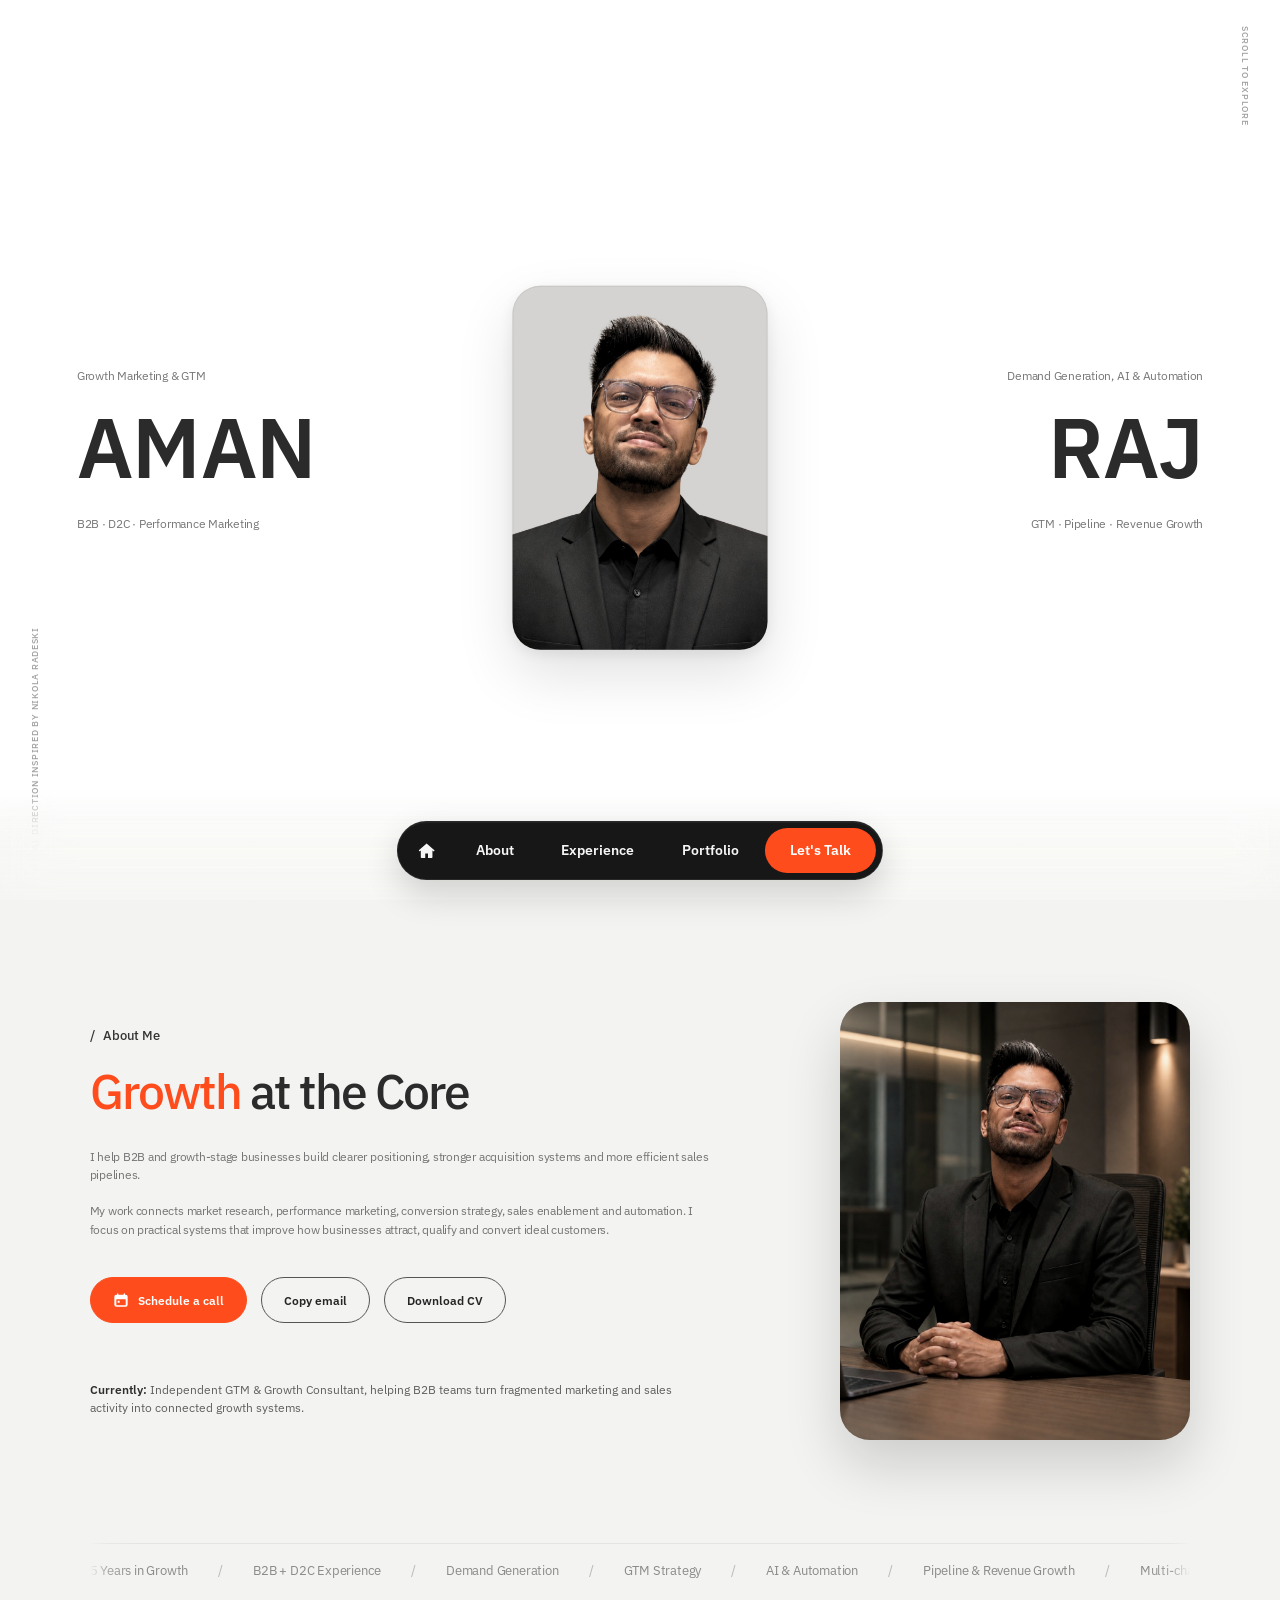
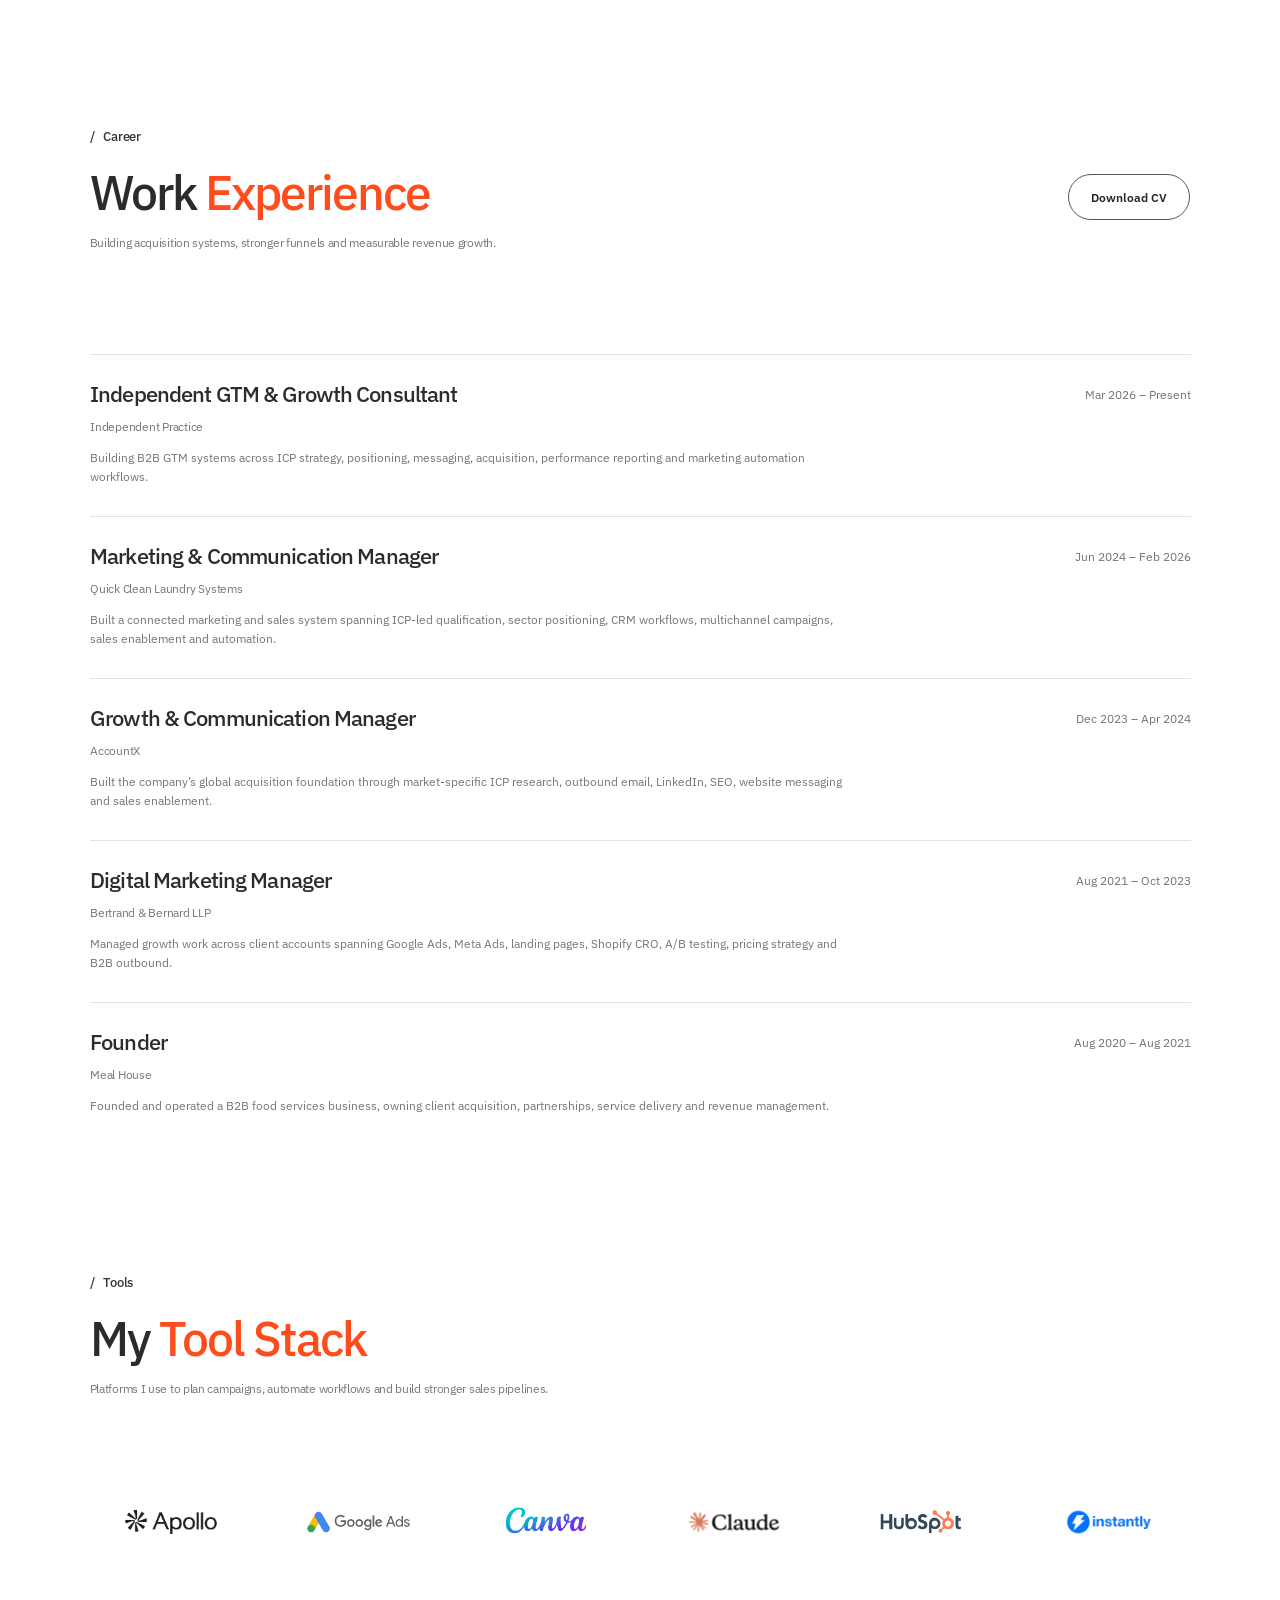
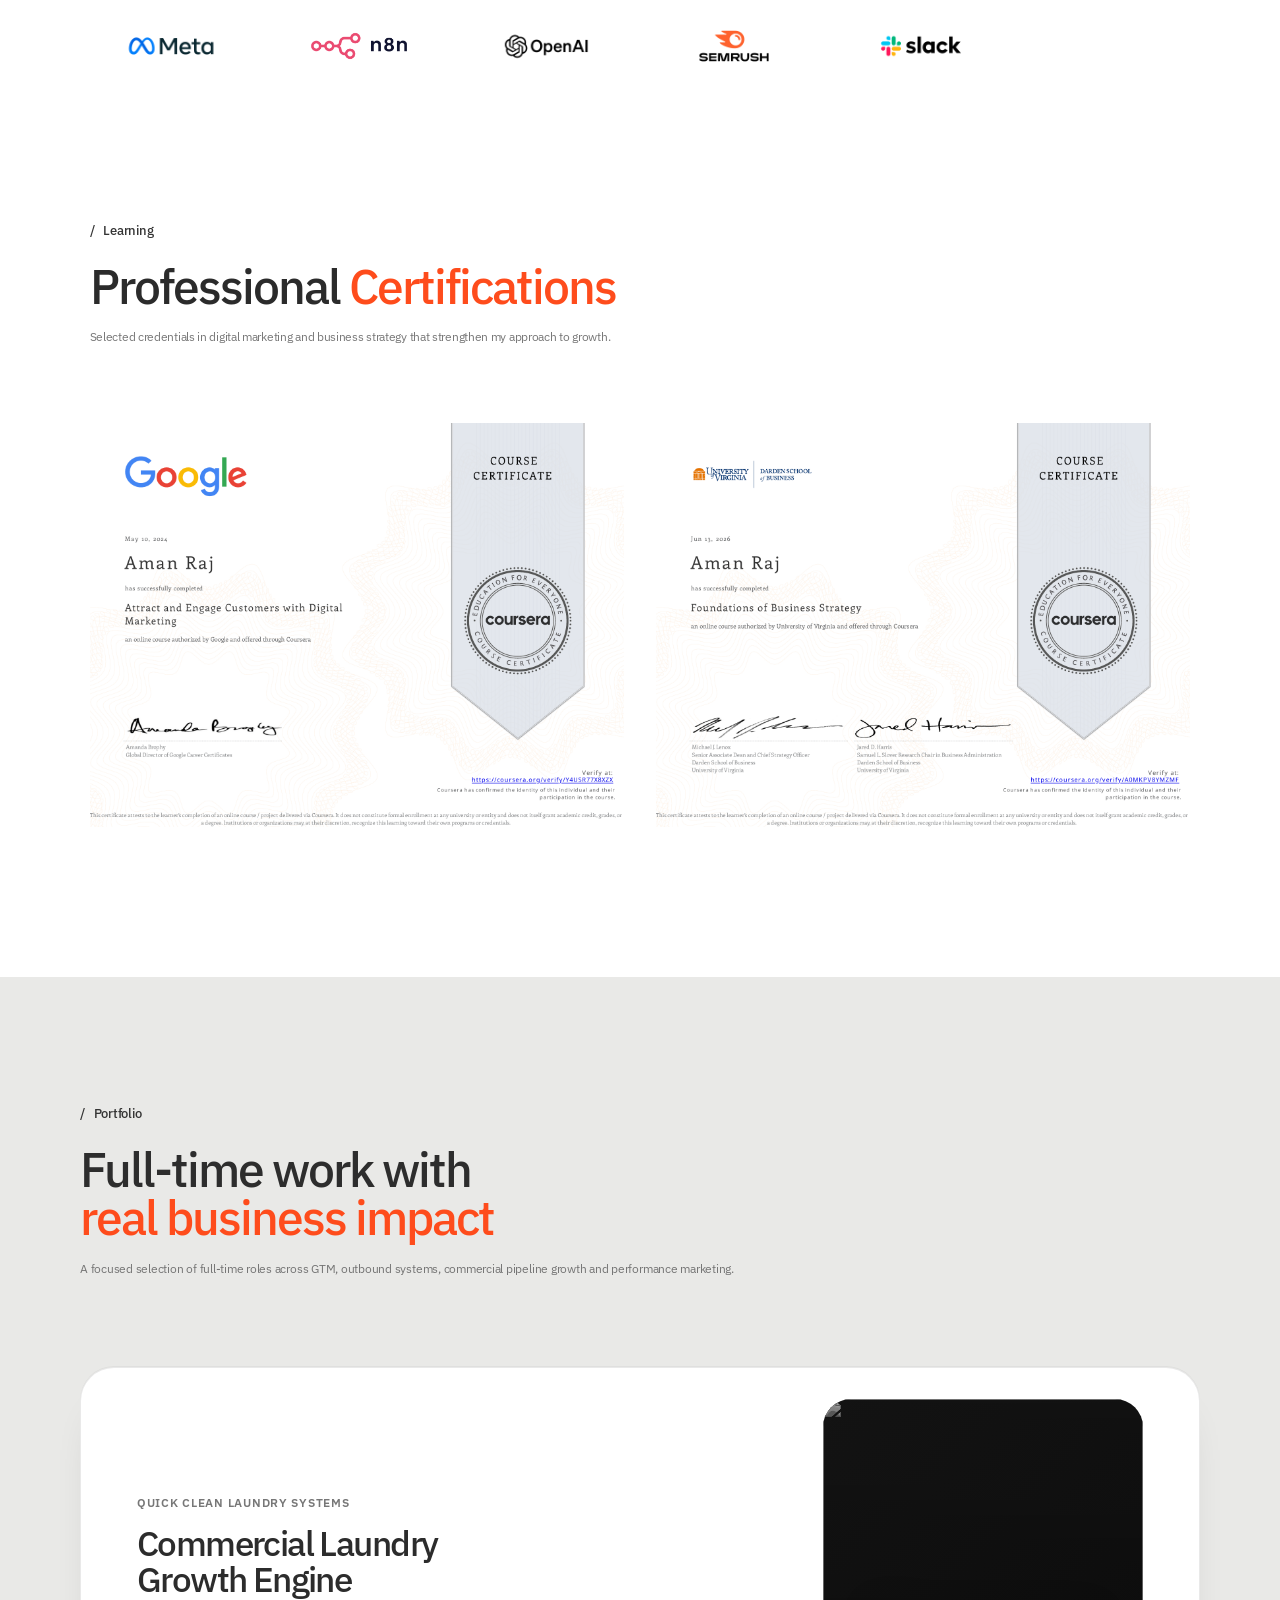
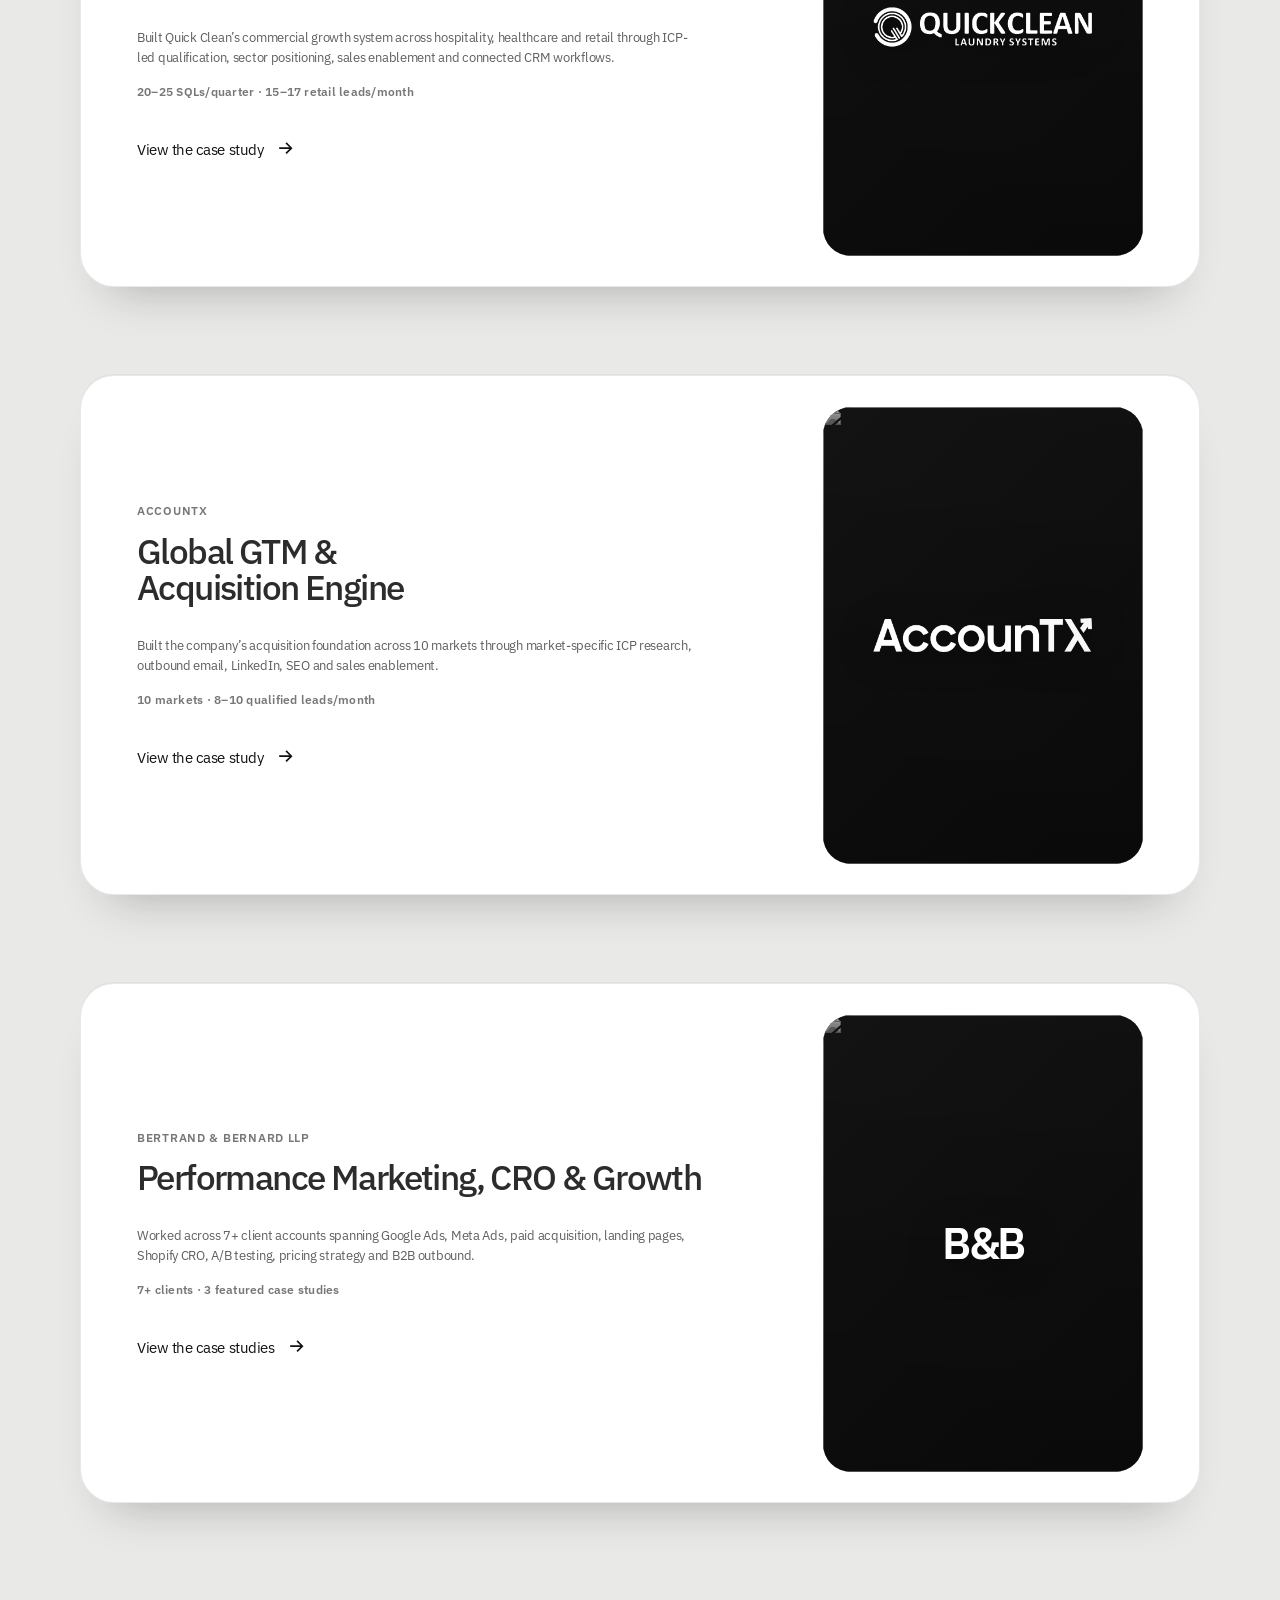
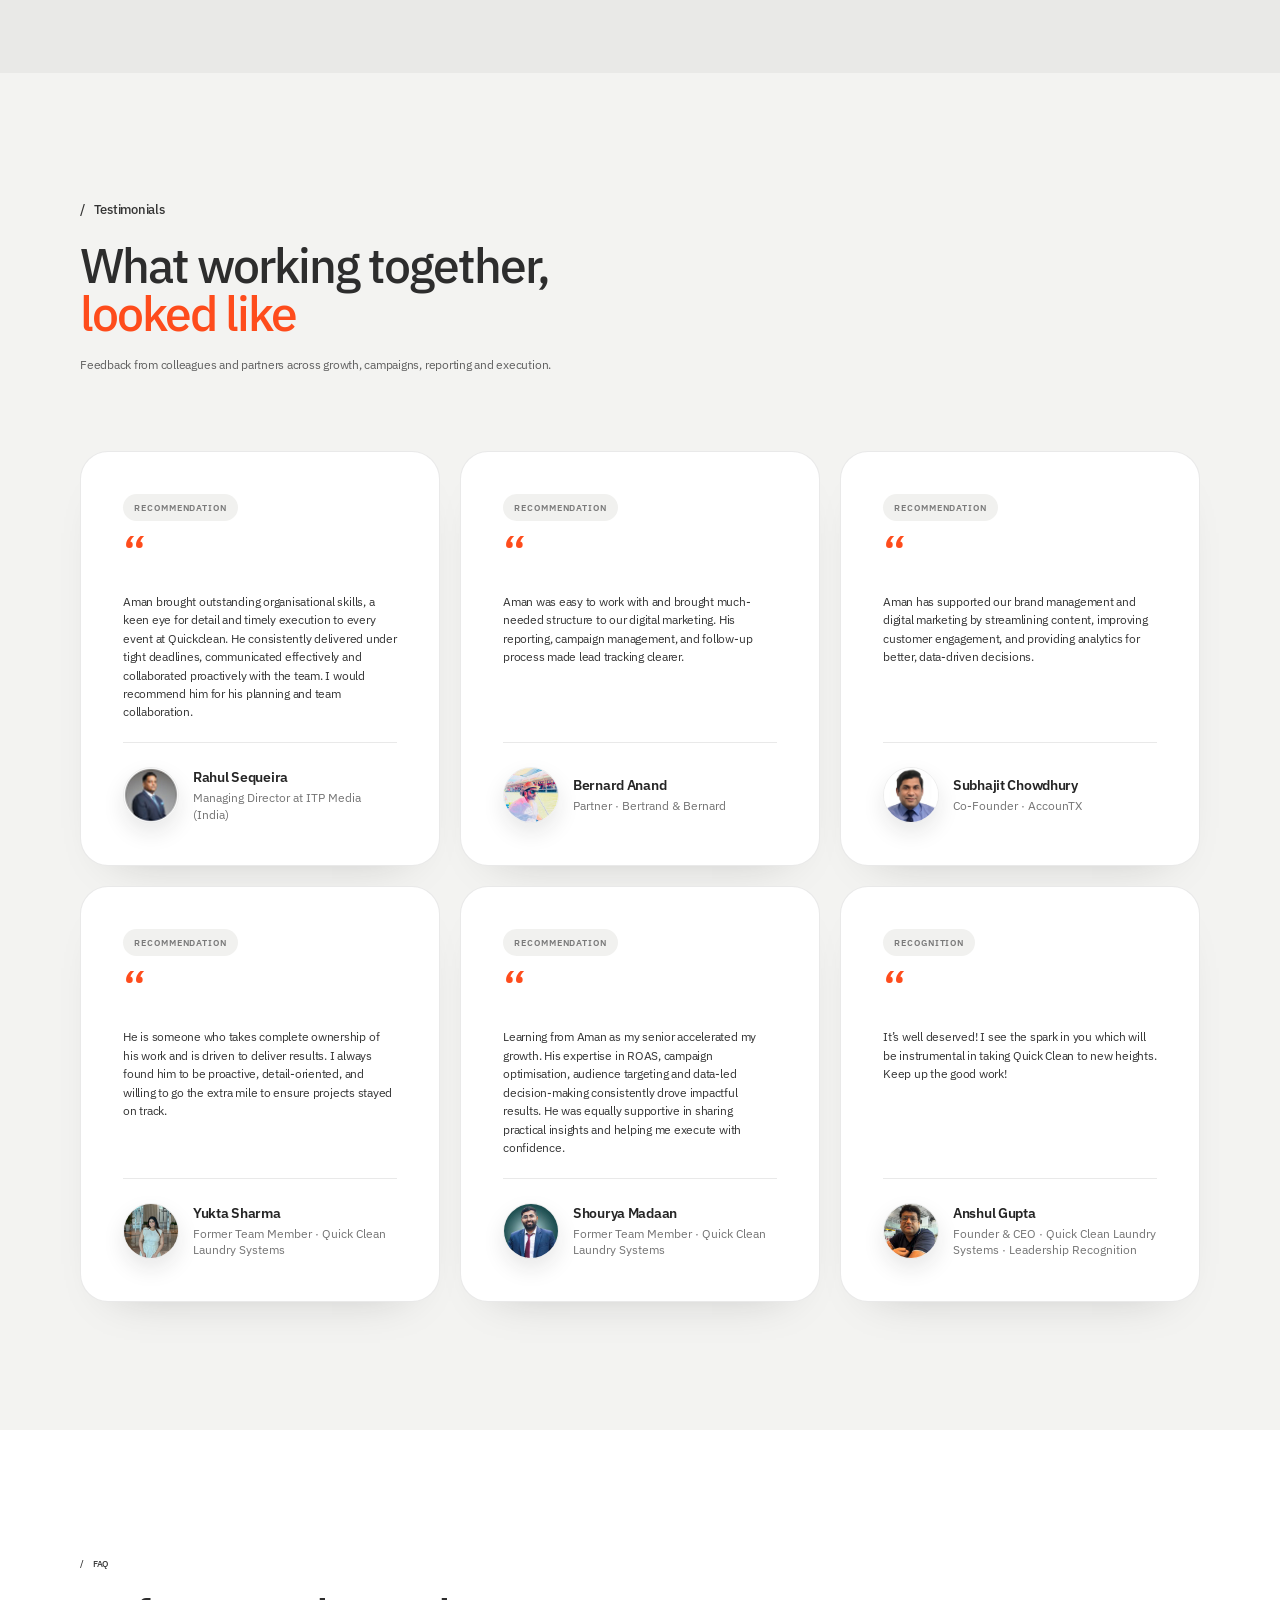
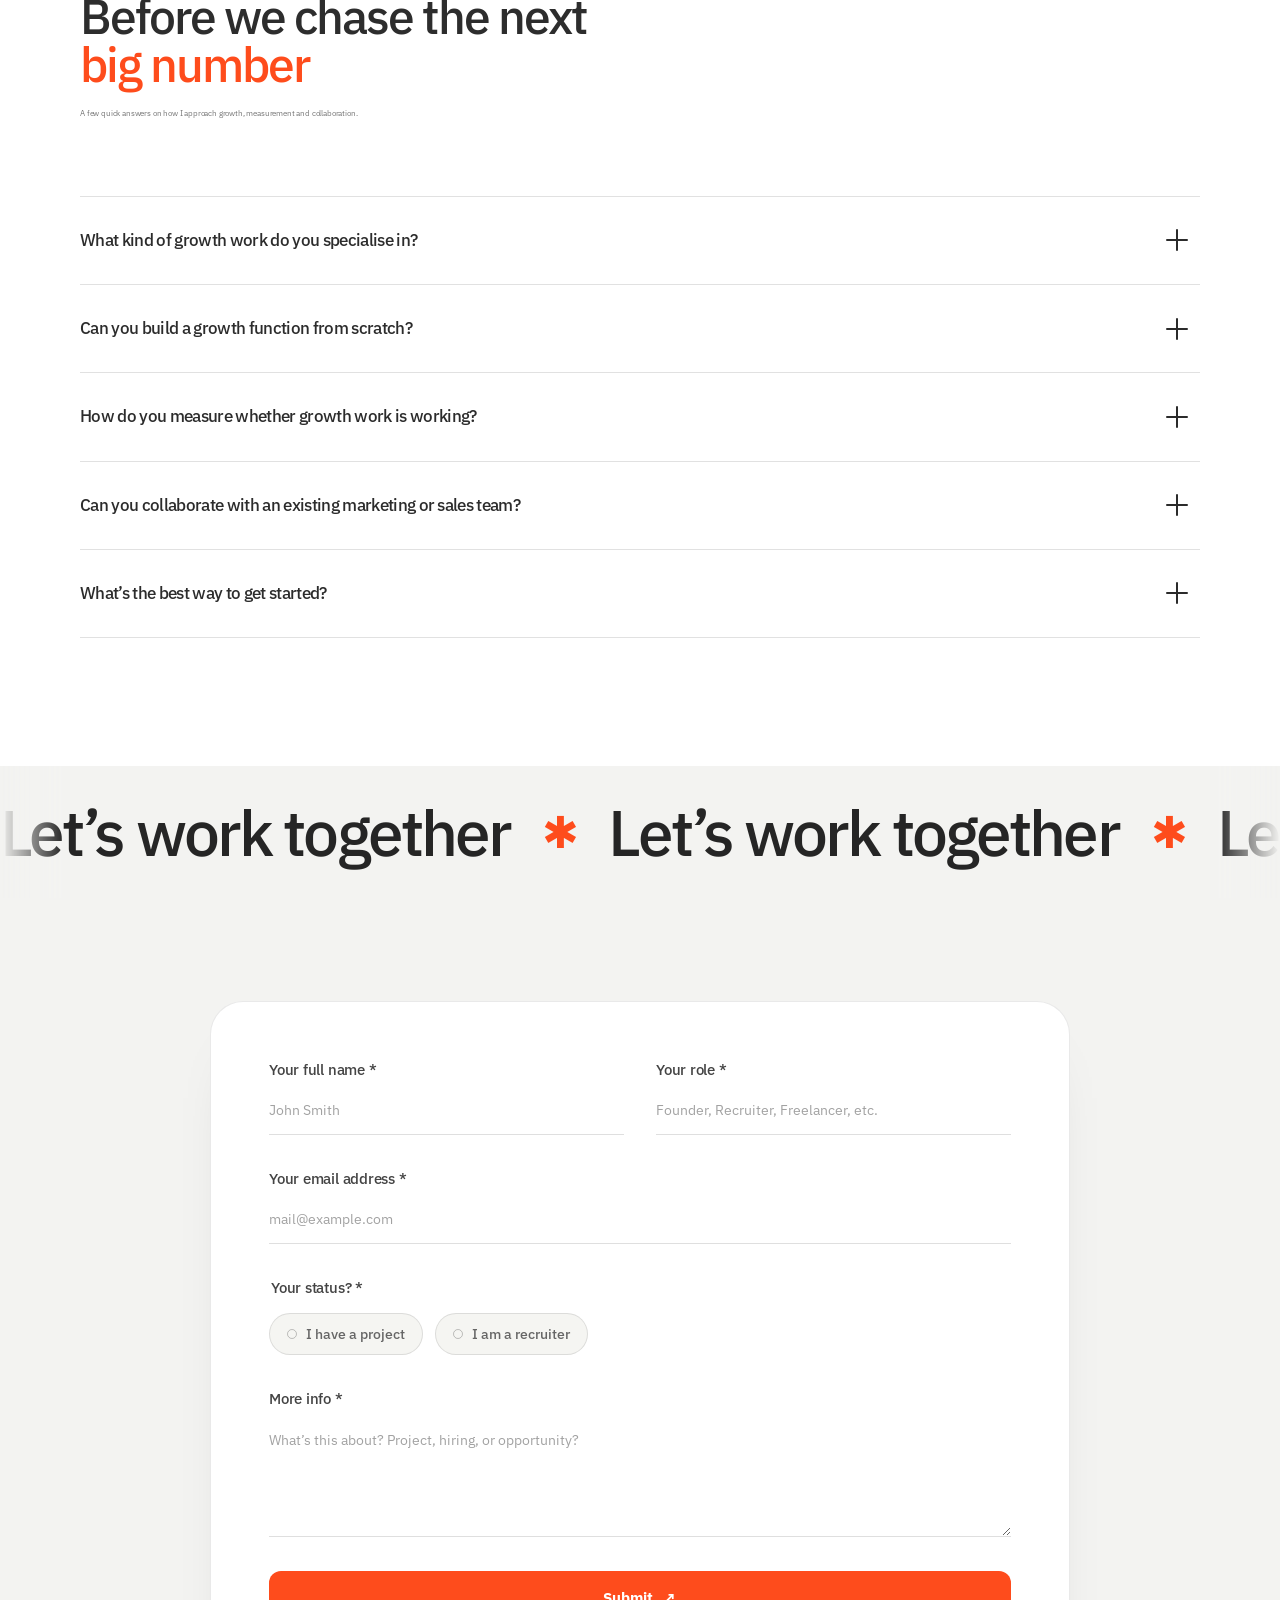
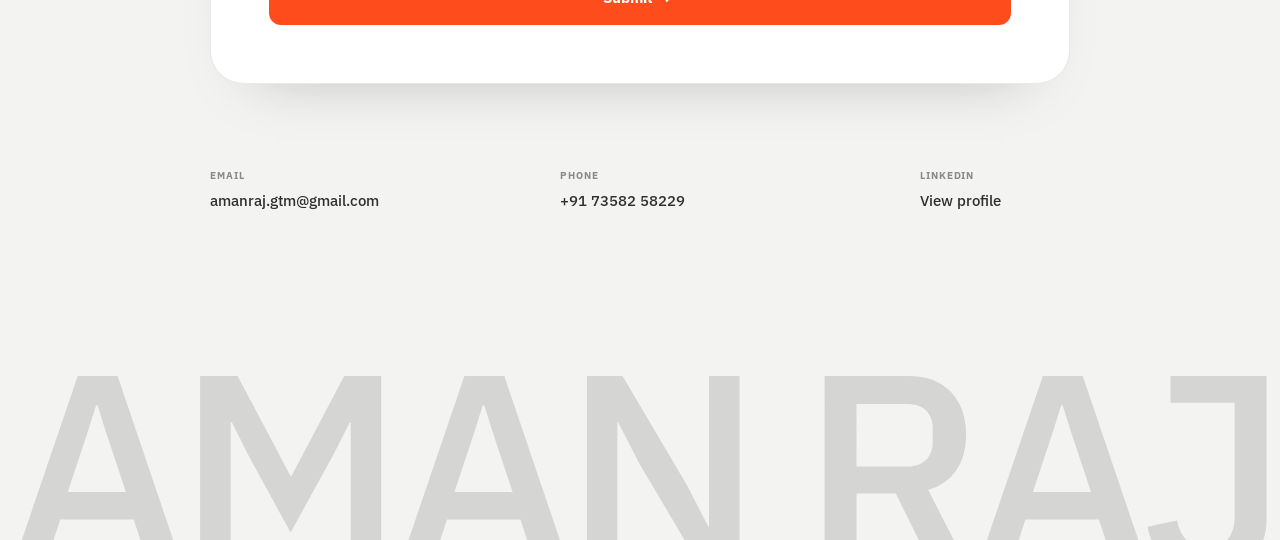
==== commit 2079ccc7: "Add files via upload" ====
--- a/index.html
+++ b/index.html
@@ -310,7 +310,7 @@
 <button class="about-button" id="copy-email-button" type="button">
               Copy email
             </button>
-<a class="about-button" download="Aman-Raj-Resume.pdf" href="[data-uri]">
+<a class="about-button" download="Aman_Raj_Resume_August_2026.pdf" href="assets/files/Aman_Raj_Resume_August_2026.pdf">
               Download CV
             </a>
 </div>
@@ -373,7 +373,7 @@
               Building acquisition systems, stronger funnels and measurable revenue growth.
             </p>
 </div>
-<a class="about-button career-download" download="Aman-Raj-Resume.pdf" href="[data-uri]">
+<a class="about-button career-download" download="Aman_Raj_Resume_August_2026.pdf" href="assets/files/Aman_Raj_Resume_August_2026.pdf">
             Download CV
           </a>
 </div>
